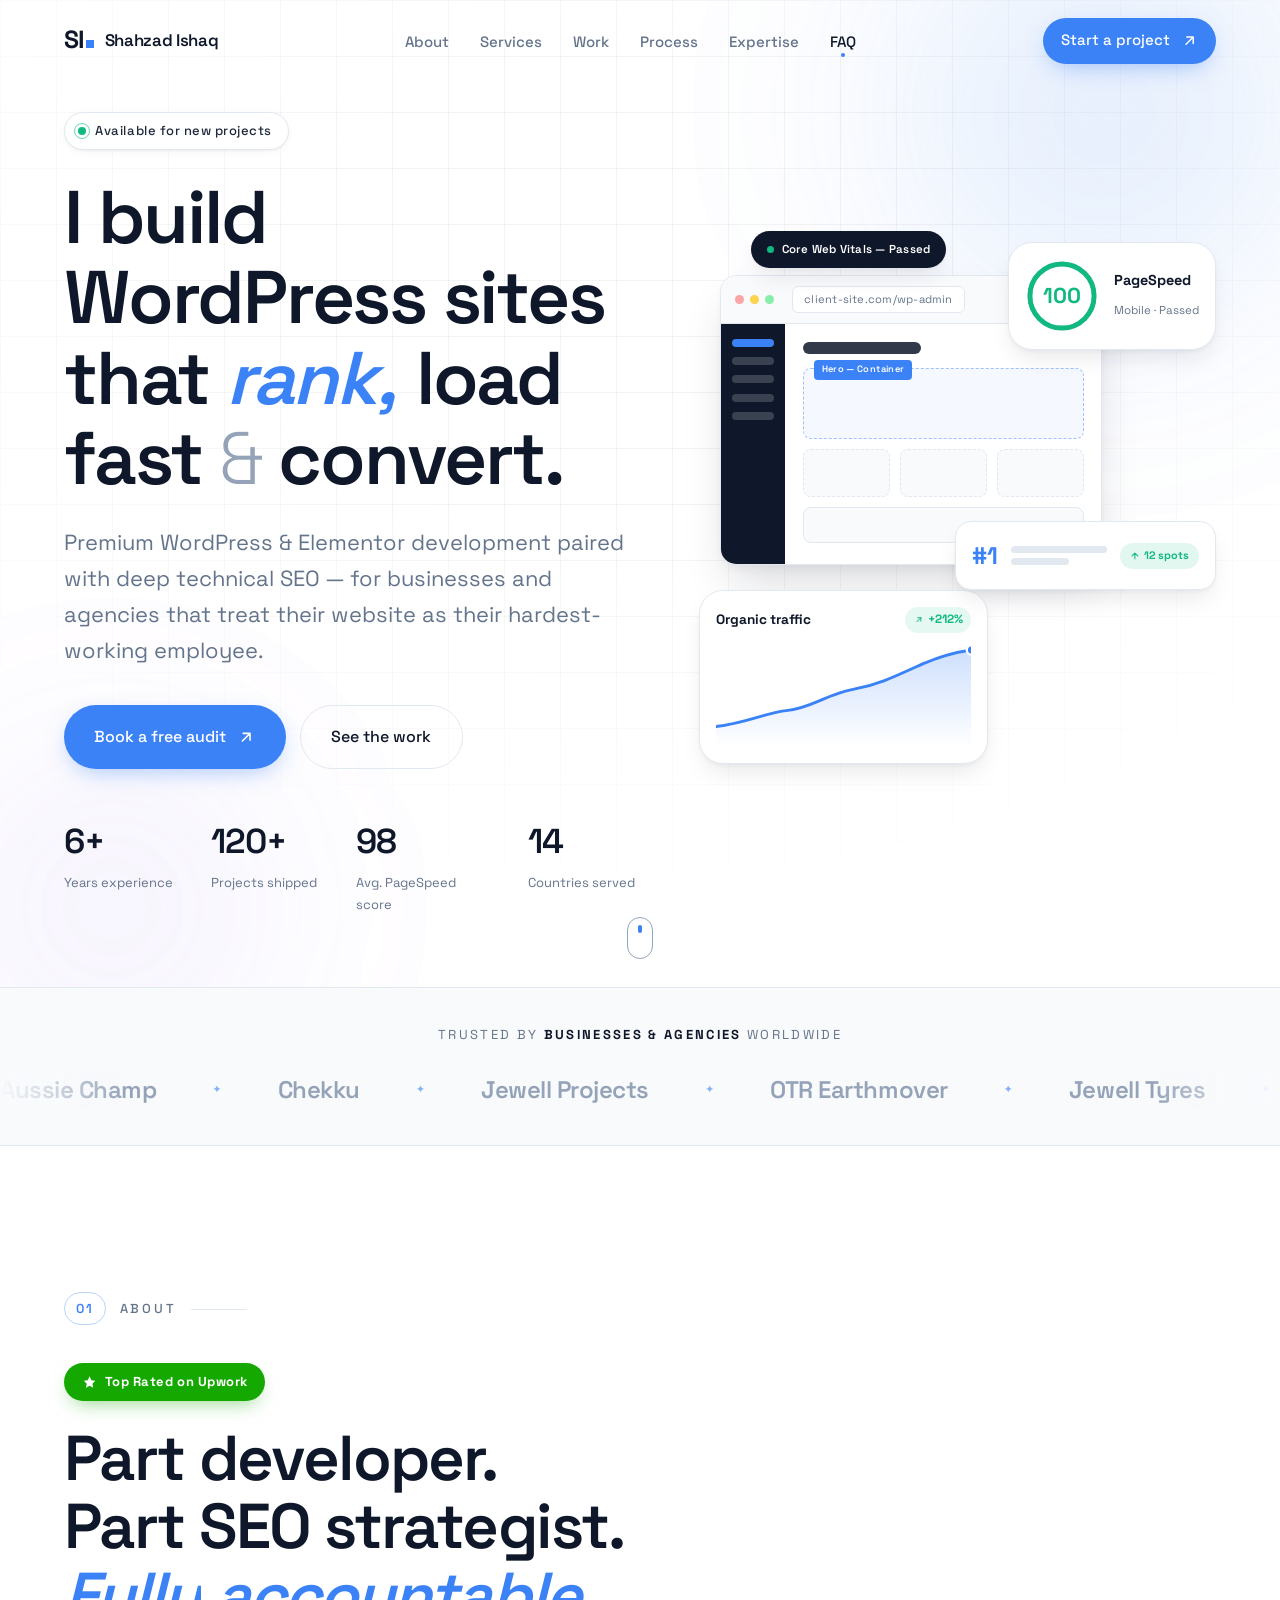
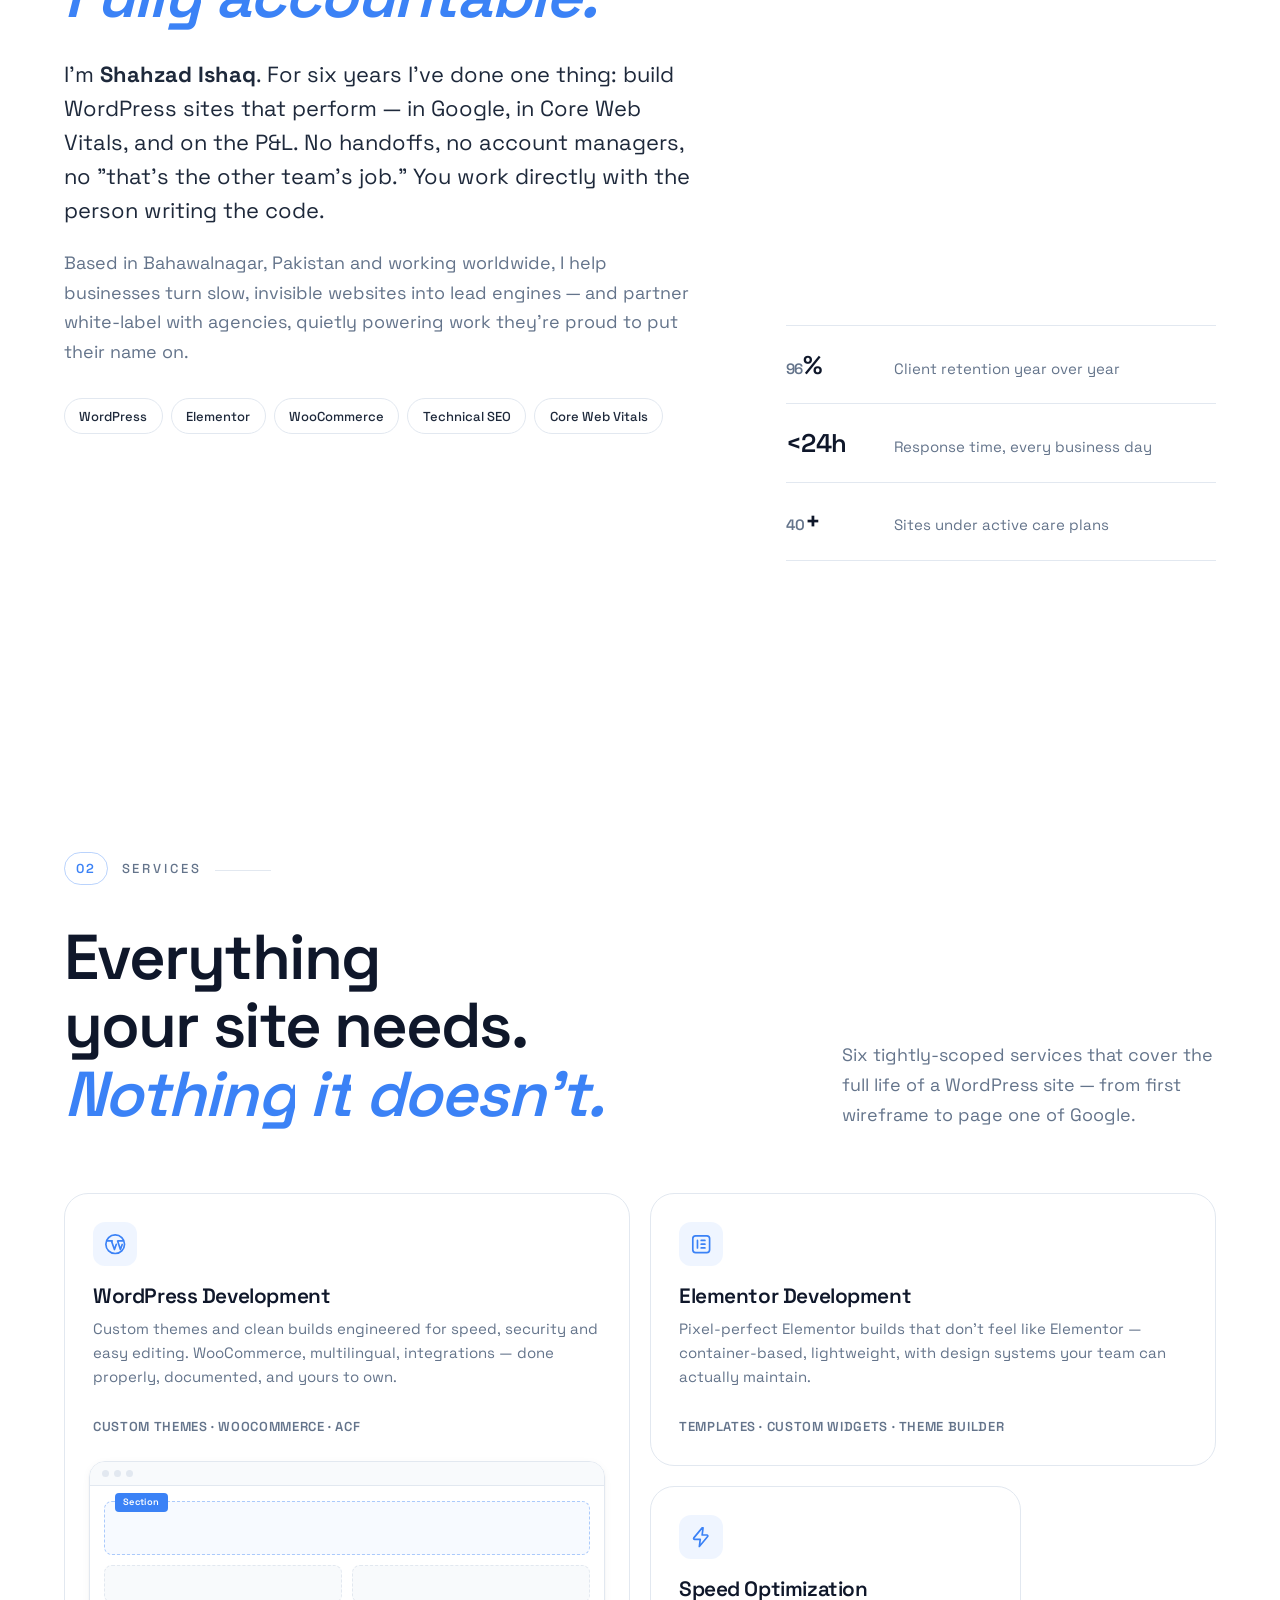
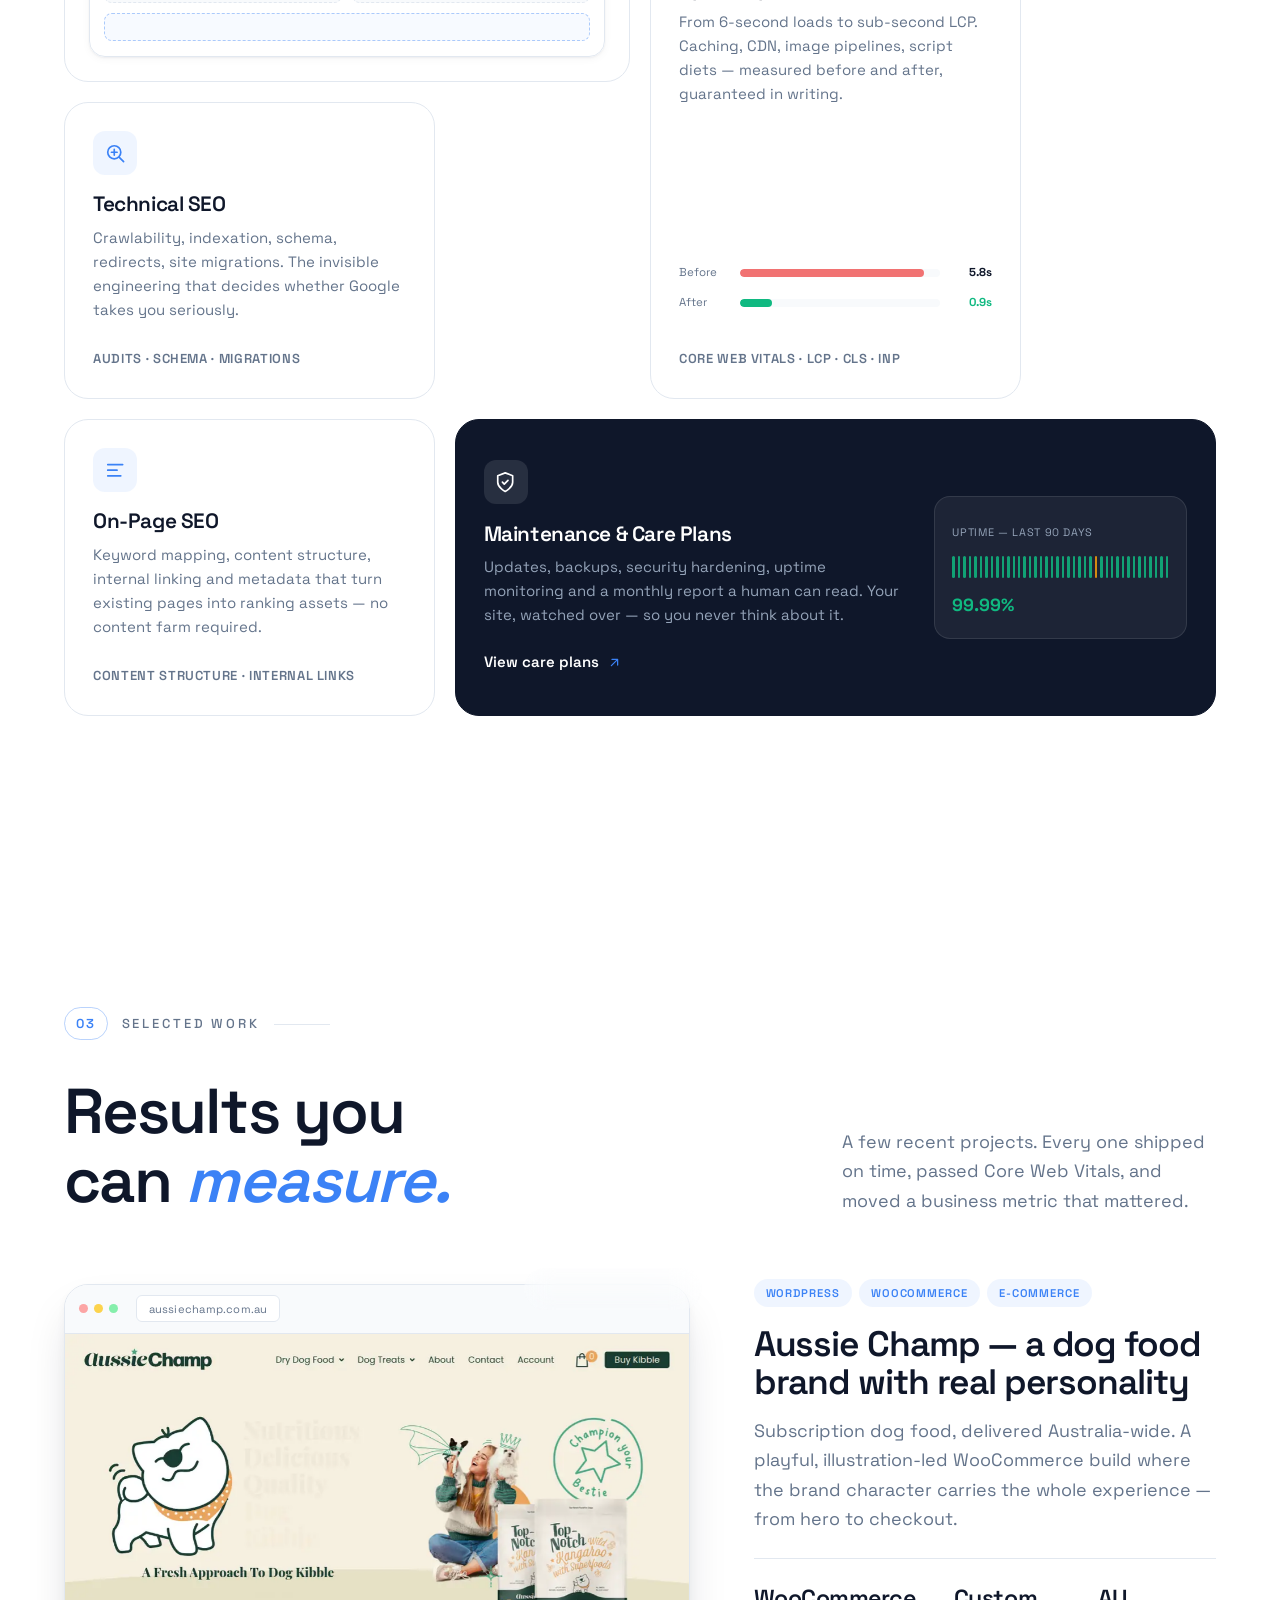
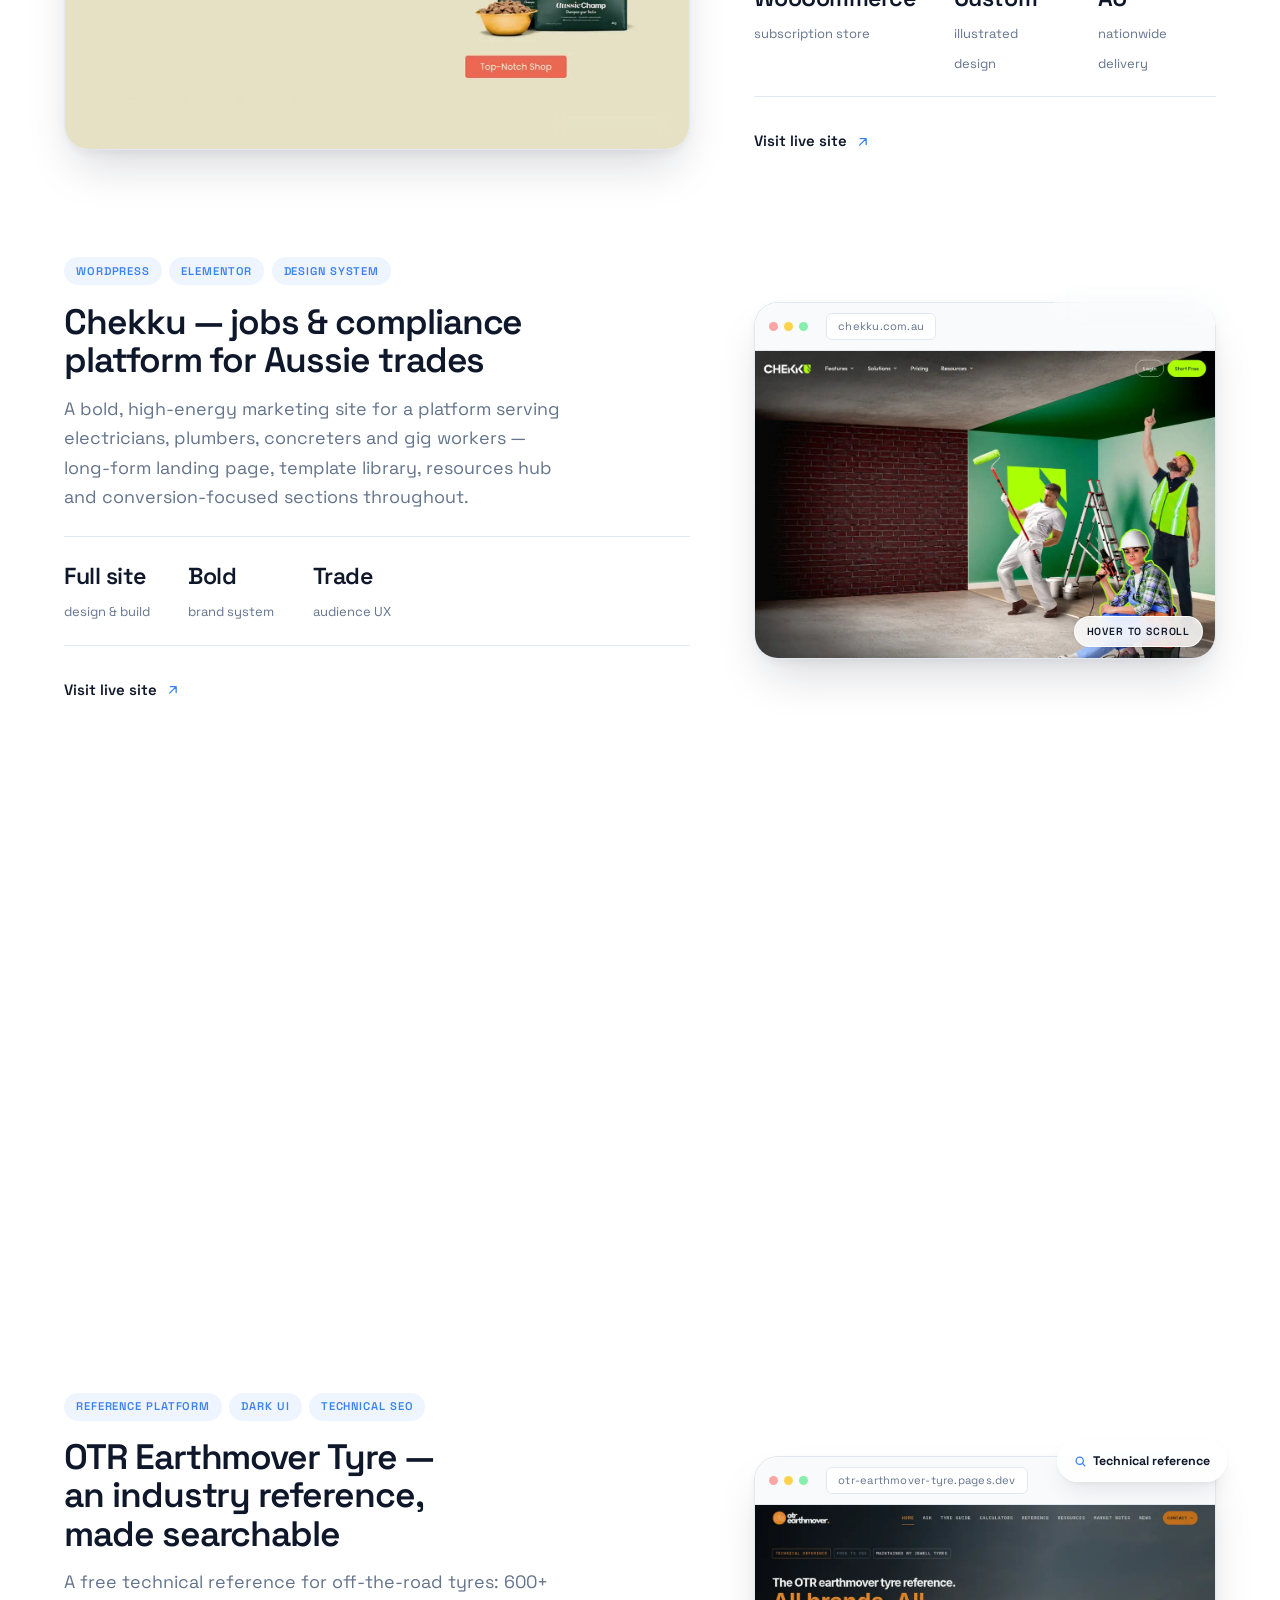
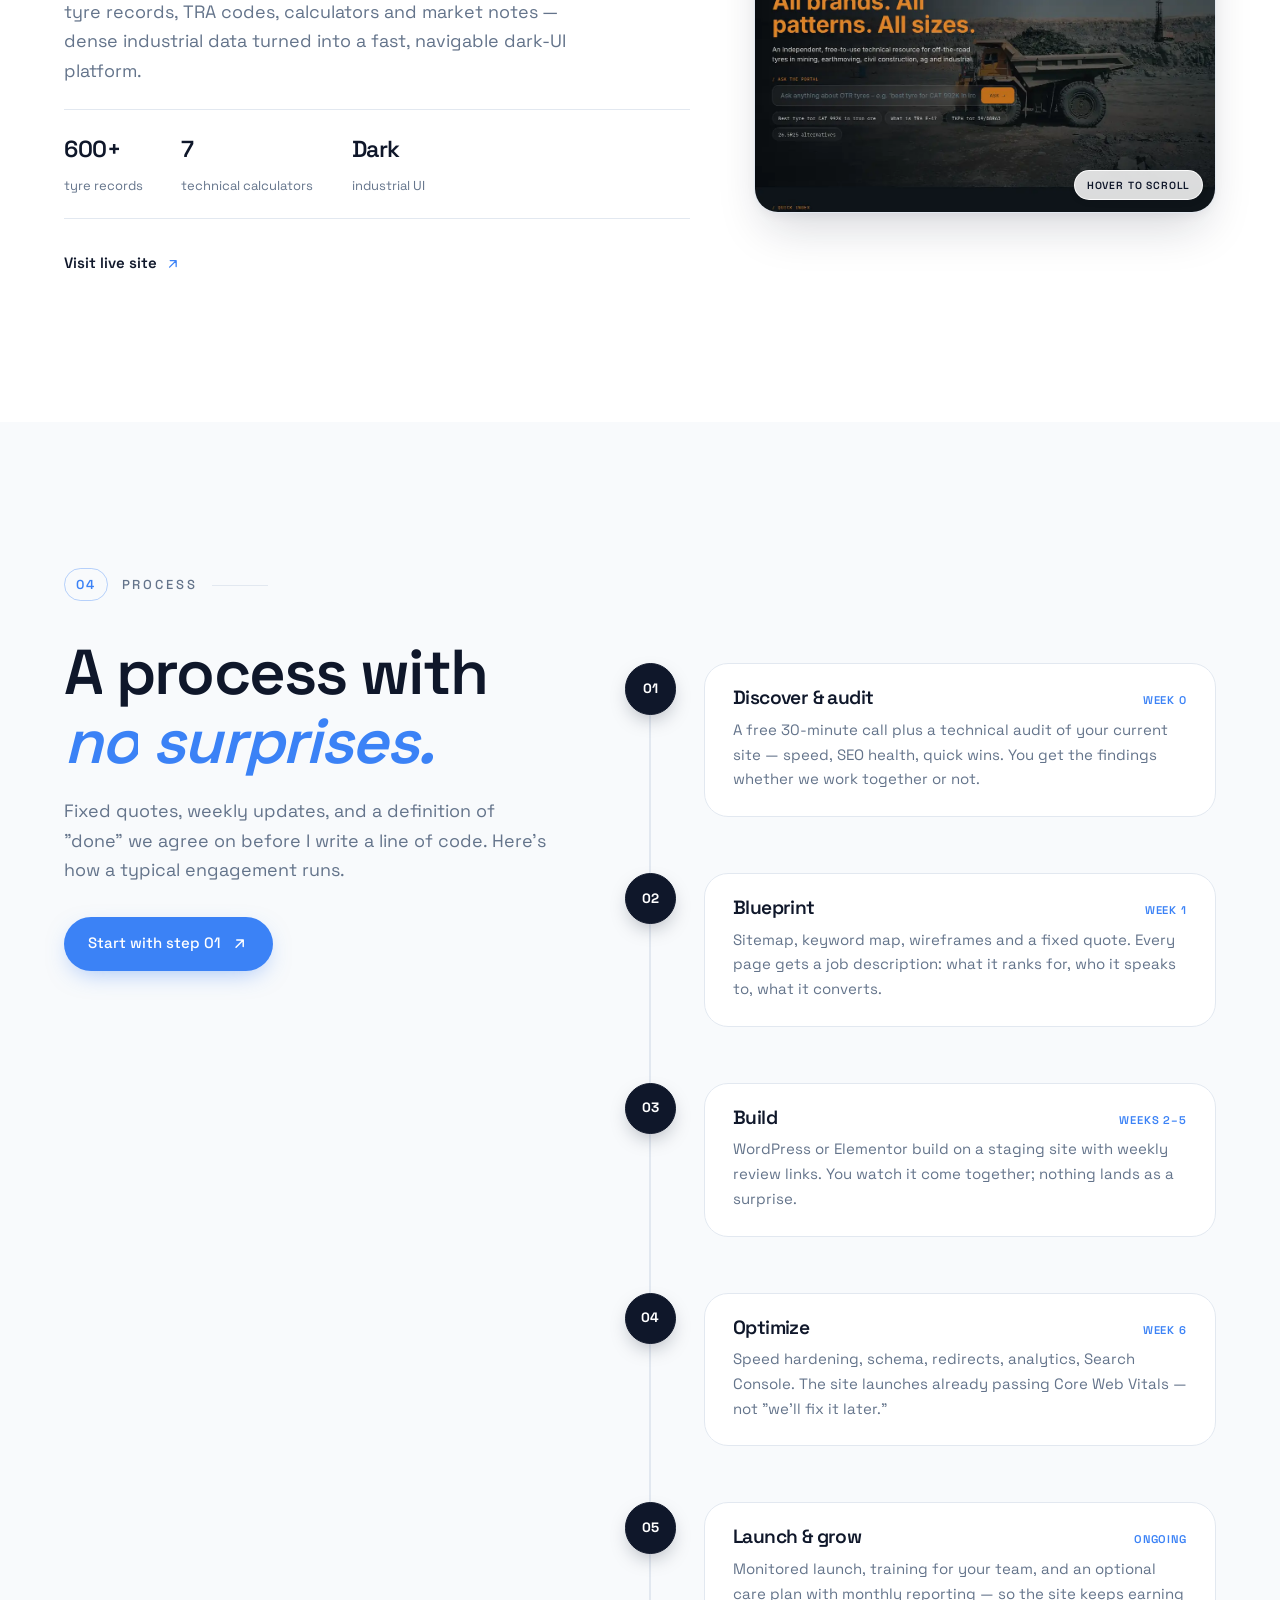
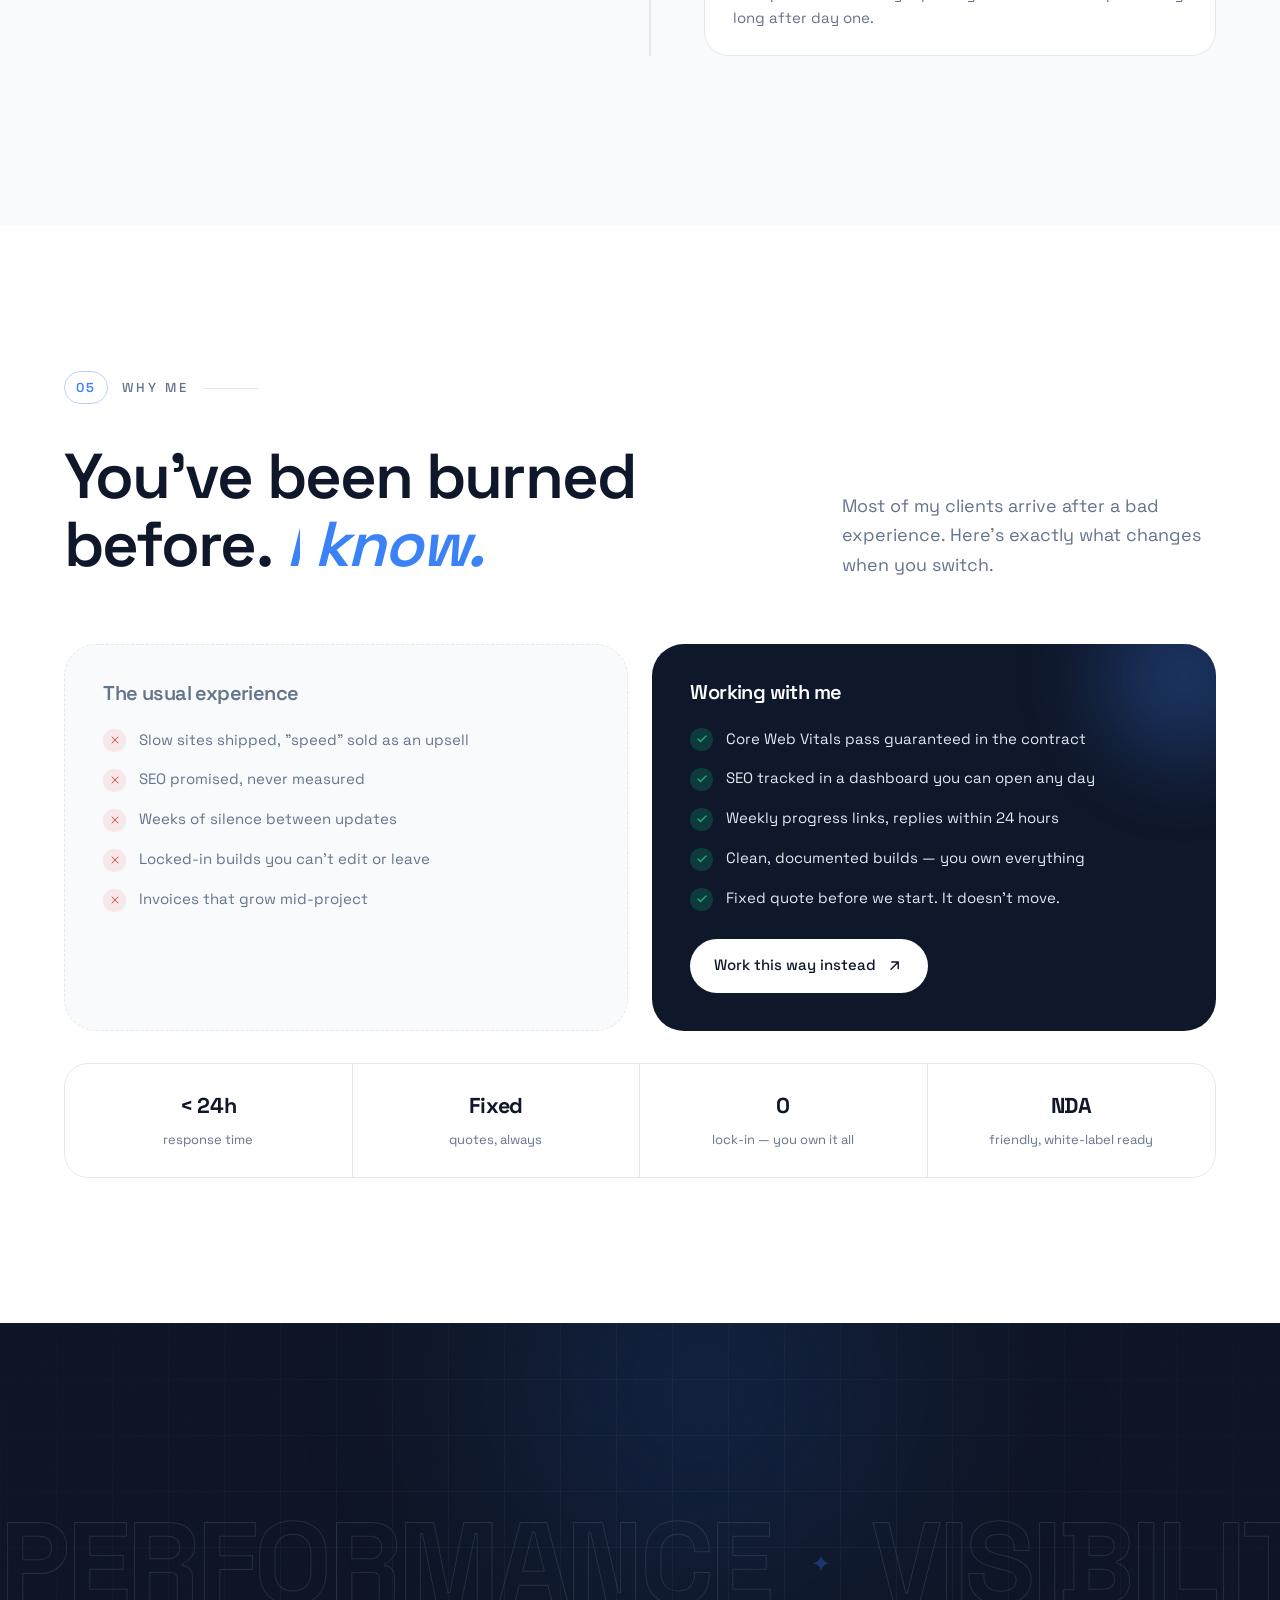
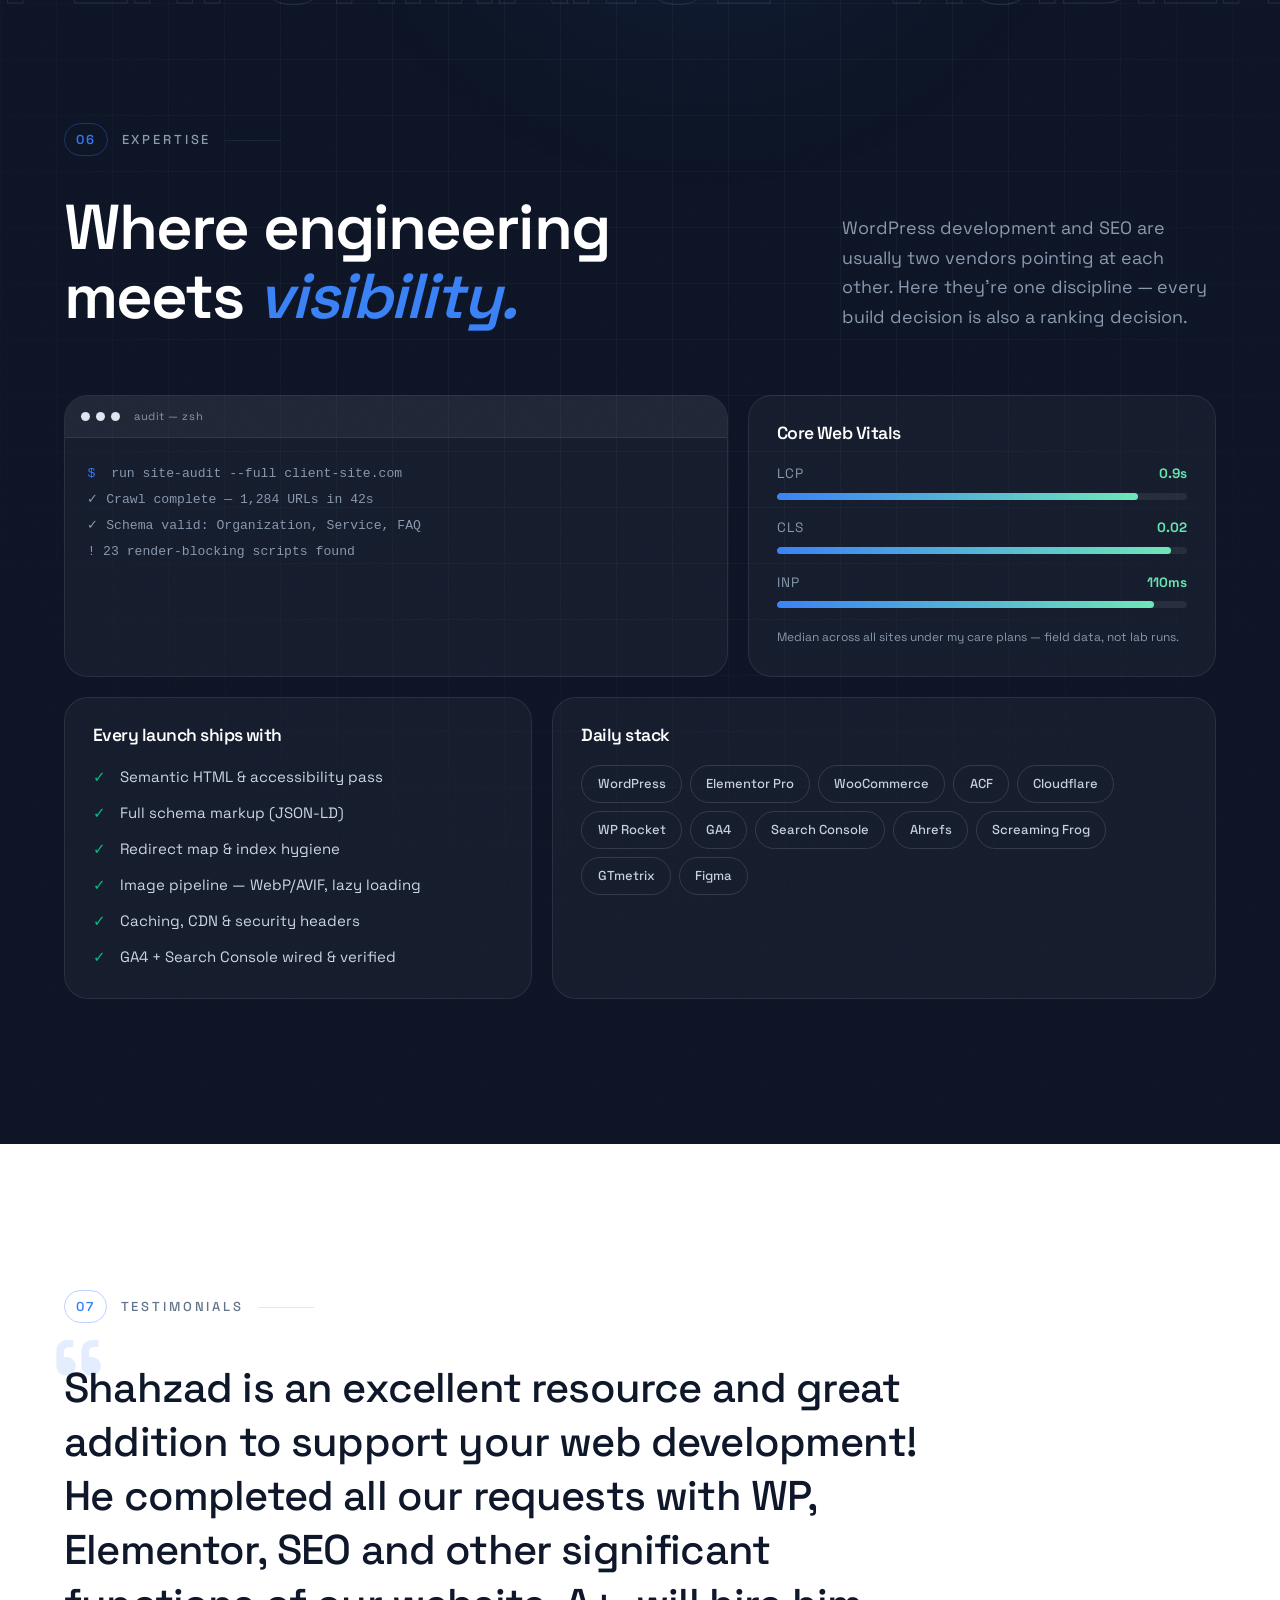
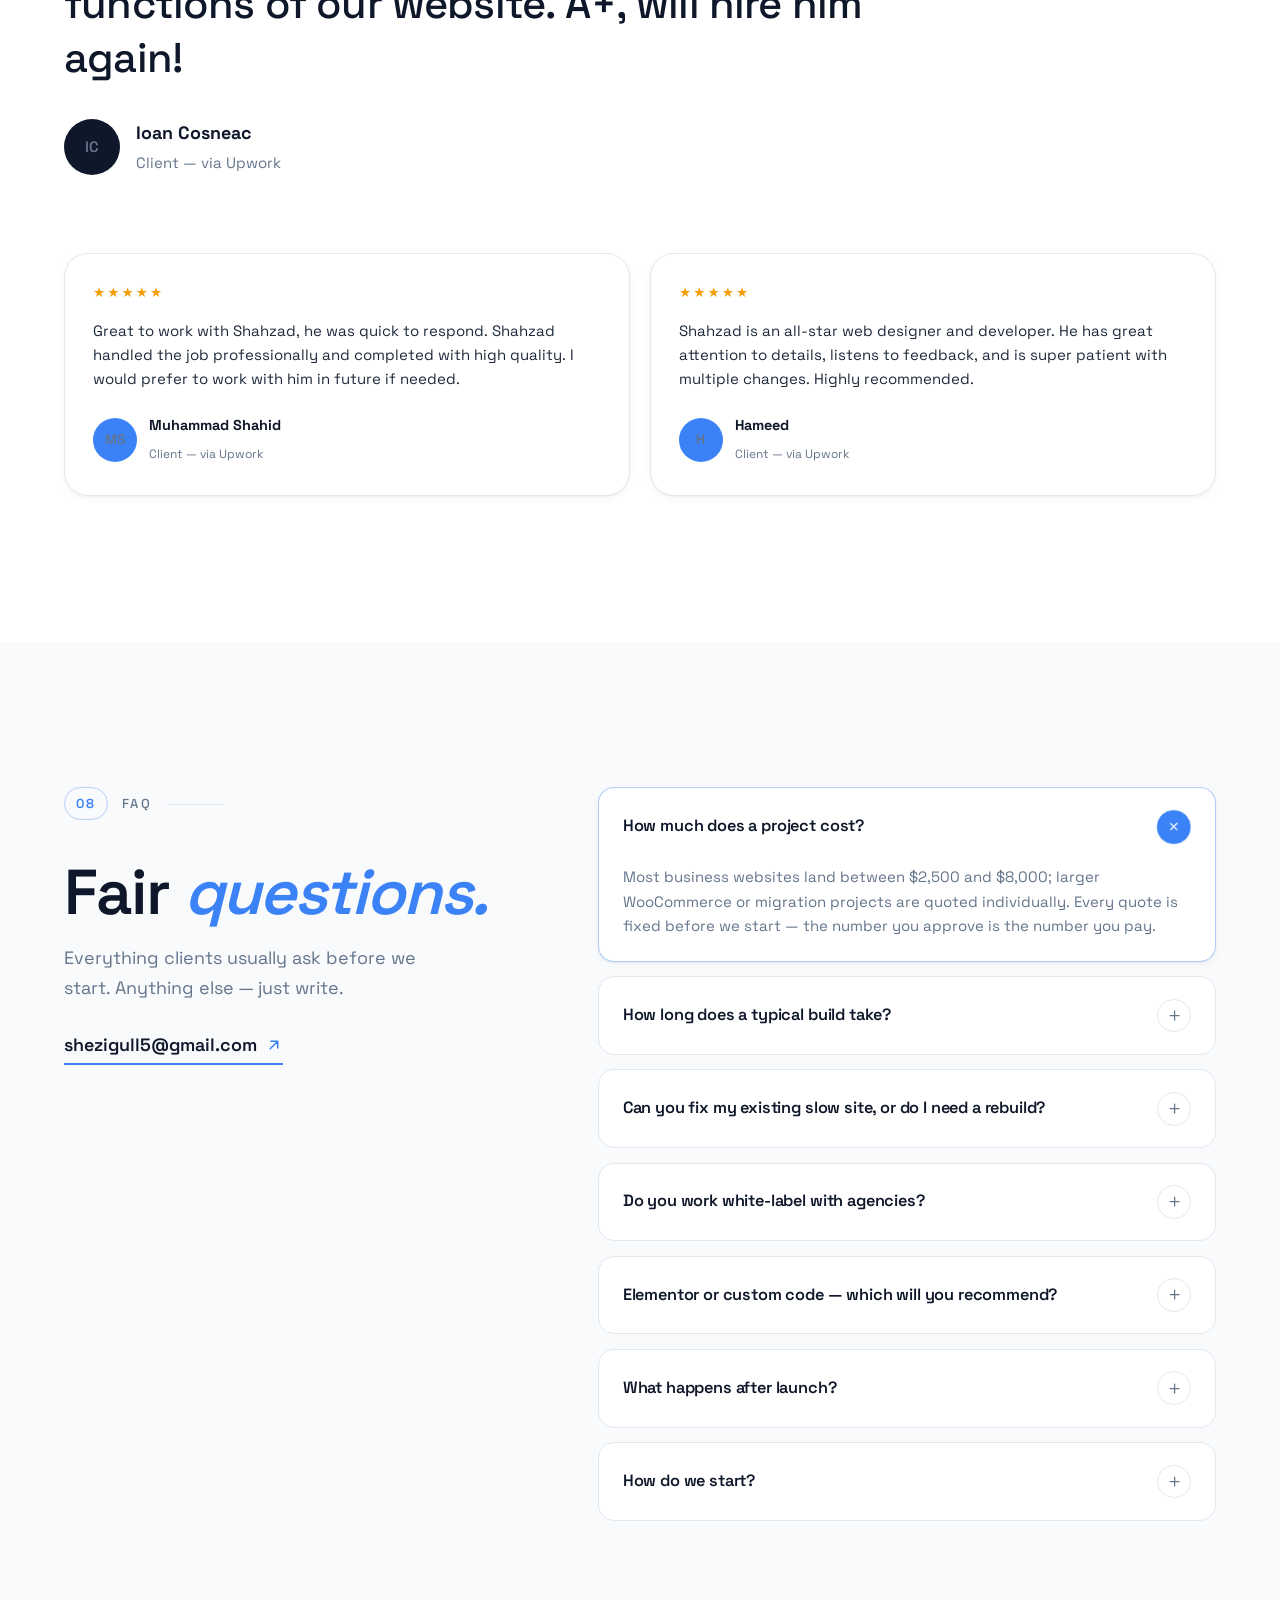
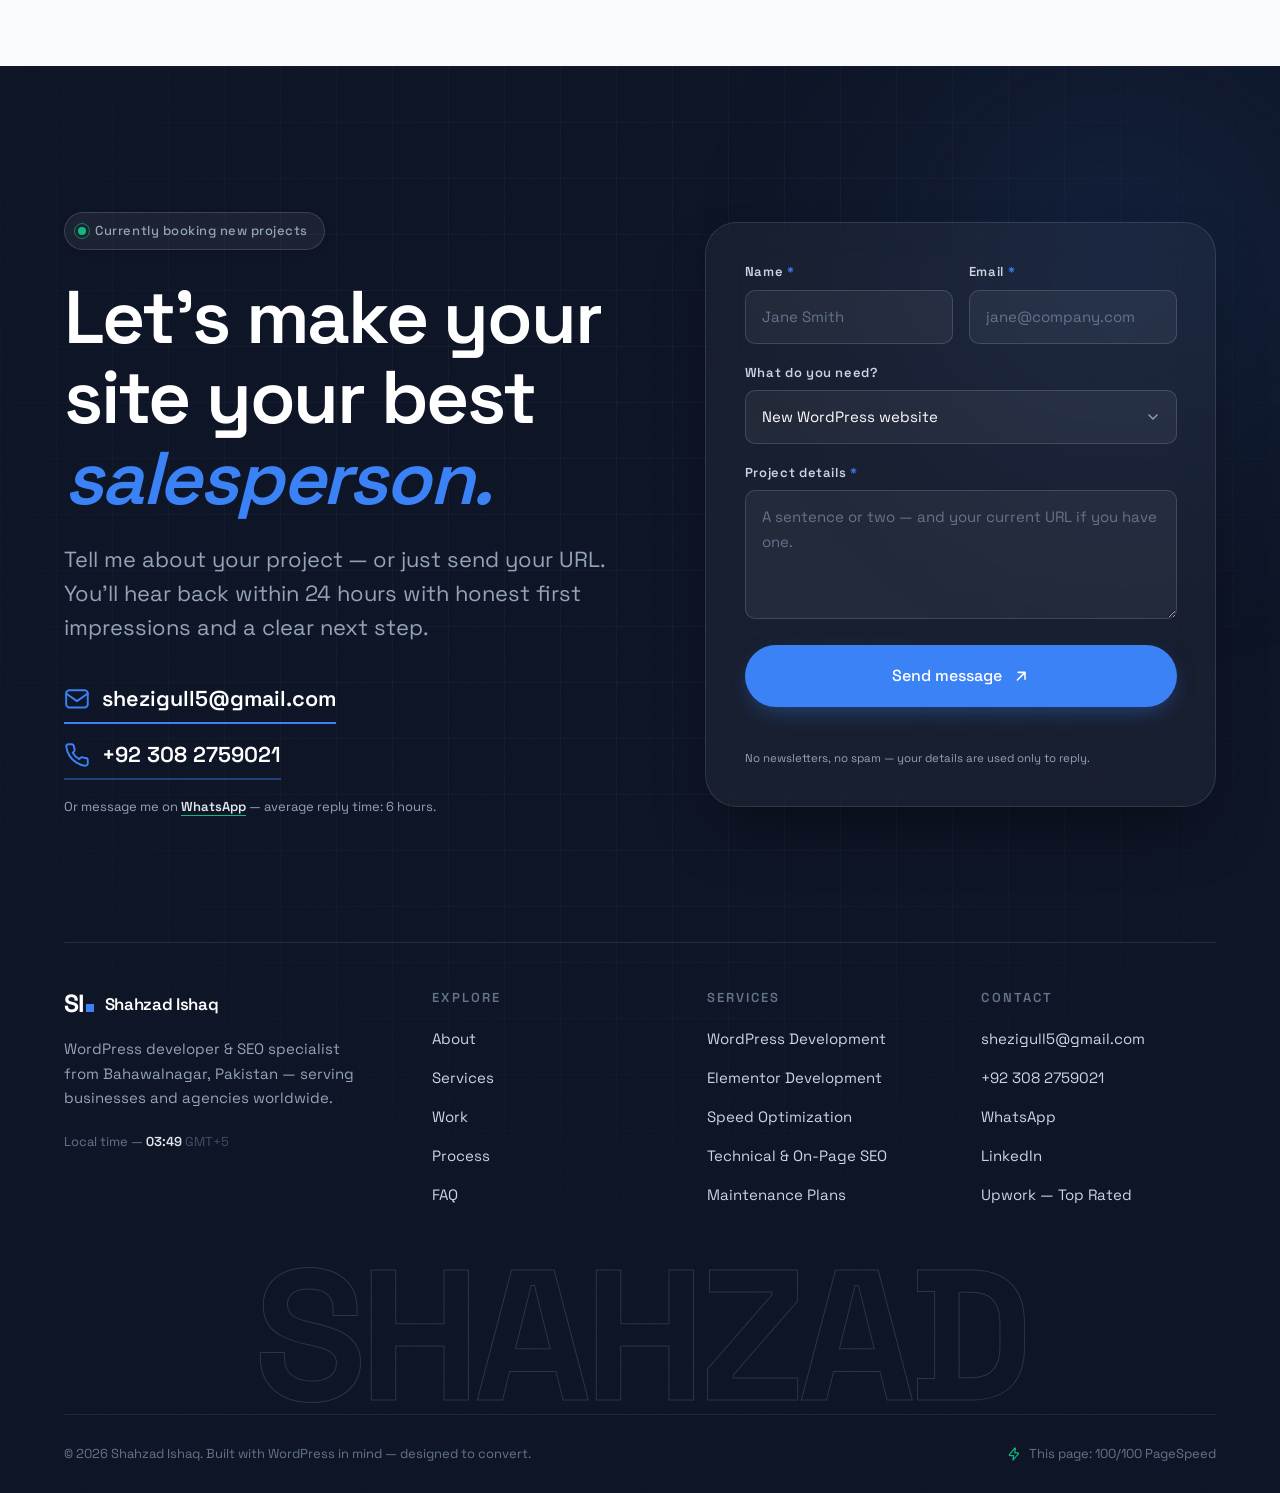
==== index.html @ 8382ed76 "Personalize portfolio for Shahzad Ishaq with real projects and reviews - Rebrand to Shahzad Ishaq wi" ====
<!DOCTYPE html>
<html lang="en">
<head>
  <meta charset="UTF-8" />
  <meta name="viewport" content="width=device-width, initial-scale=1.0" />
  <title>Shahzad Ishaq — WordPress Developer &amp; SEO Specialist</title>
  <meta name="description" content="Shahzad Ishaq — Top Rated WordPress & Elementor developer and SEO specialist. I build websites that rank, load fast and convert — for businesses and agencies worldwide." />
  <link rel="preconnect" href="https://fonts.googleapis.com" />
  <link rel="preconnect" href="https://fonts.gstatic.com" crossorigin />
  <link href="https://fonts.googleapis.com/css2?family=Space+Grotesk:wght@300;400;500;600;700&display=swap" rel="stylesheet" />
  <link rel="stylesheet" href="css/style.css" />
</head>
<body>

  <a class="skip-link" href="#main">Skip to main content</a>

  <!-- Scroll progress -->
  <div class="scroll-progress" aria-hidden="true"><span id="scrollProgressBar"></span></div>

  <!-- ============ 01 HEADER ============ -->
  <header class="site-header" id="siteHeader">
    <div class="header-inner">
      <a href="#top" class="logo" aria-label="Shahzad Ishaq — home">
        <span class="logo-si" aria-hidden="true">SI<i></i></span>
        <span class="logo-text">Shahzad&nbsp;Ishaq</span>
      </a>

      <nav class="main-nav" aria-label="Primary">
        <ul>
          <li><a href="#about" class="nav-link">About</a></li>
          <li><a href="#services" class="nav-link">Services</a></li>
          <li><a href="#work" class="nav-link">Work</a></li>
          <li><a href="#process" class="nav-link">Process</a></li>
          <li><a href="#expertise" class="nav-link">Expertise</a></li>
          <li><a href="#faq" class="nav-link">FAQ</a></li>
        </ul>
      </nav>

      <div class="header-actions">
        <a href="#contact" class="btn btn-primary btn-sm magnetic" data-magnetic>
          <span class="btn-label">Start a project</span>
          <span class="btn-icon" aria-hidden="true">
            <svg viewBox="0 0 24 24" fill="none" stroke="currentColor" stroke-width="2" stroke-linecap="round" stroke-linejoin="round"><path d="M7 17L17 7M17 7H8M17 7v9"/></svg>
          </span>
        </a>
        <button class="menu-toggle" id="menuToggle" aria-label="Open menu" aria-expanded="false" aria-controls="mobileMenu">
          <span></span><span></span>
        </button>
      </div>
    </div>
  </header>

  <!-- Mobile menu -->
  <div class="mobile-menu" id="mobileMenu" aria-hidden="true">
    <nav aria-label="Mobile">
      <ul>
        <li style="--i:1"><a href="#about" class="mobile-link"><em>01</em>About</a></li>
        <li style="--i:2"><a href="#services" class="mobile-link"><em>02</em>Services</a></li>
        <li style="--i:3"><a href="#work" class="mobile-link"><em>03</em>Work</a></li>
        <li style="--i:4"><a href="#process" class="mobile-link"><em>04</em>Process</a></li>
        <li style="--i:5"><a href="#expertise" class="mobile-link"><em>05</em>Expertise</a></li>
        <li style="--i:6"><a href="#faq" class="mobile-link"><em>06</em>FAQ</a></li>
        <li style="--i:7"><a href="#contact" class="mobile-link mobile-link-accent"><em>07</em>Contact</a></li>
      </ul>
    </nav>
    <div class="mobile-menu-footer">
      <a href="mailto:shezigull5@gmail.com">shezigull5@gmail.com</a>
      <p>Bahawalnagar, Pakistan · Working worldwide</p>
    </div>
  </div>

  <main id="main">

  <!-- ============ 02 HERO ============ -->
  <section class="hero" id="top">
    <div class="hero-bg" aria-hidden="true">
      <div class="hero-grid"></div>
      <div class="hero-orb hero-orb-1"></div>
      <div class="hero-orb hero-orb-2"></div>
      <div class="noise"></div>
    </div>

    <div class="container hero-inner">
      <div class="hero-copy">
        <p class="hero-badge reveal">
          <span class="pulse-dot" aria-hidden="true"></span>
          Available for new projects
        </p>

        <h1 class="hero-title" data-split>
          I build WordPress sites that <span class="accent-word">rank,</span> load fast <span class="amp">&amp;</span> convert.
        </h1>

        <p class="hero-sub reveal" style="--d:.45s">
          Premium WordPress &amp; Elementor development paired with deep technical SEO —
          for businesses and agencies that treat their website as their hardest-working employee.
        </p>

        <div class="hero-actions reveal" style="--d:.55s">
          <a href="#contact" class="btn btn-primary btn-lg magnetic" data-magnetic>
            <span class="btn-label">Book a free audit</span>
            <span class="btn-icon" aria-hidden="true">
              <svg viewBox="0 0 24 24" fill="none" stroke="currentColor" stroke-width="2" stroke-linecap="round" stroke-linejoin="round"><path d="M7 17L17 7M17 7H8M17 7v9"/></svg>
            </span>
          </a>
          <a href="#work" class="btn btn-ghost btn-lg magnetic" data-magnetic>
            <span class="btn-label">See the work</span>
          </a>
        </div>

        <dl class="hero-stats reveal" style="--d:.65s">
          <div><dt><span data-counter="6">0</span>+</dt><dd>Years experience</dd></div>
          <div><dt><span data-counter="120">0</span>+</dt><dd>Projects shipped</dd></div>
          <div><dt><span data-counter="98">0</span></dt><dd>Avg. PageSpeed score</dd></div>
          <div><dt><span data-counter="14">0</span></dt><dd>Countries served</dd></div>
        </dl>
      </div>

      <!-- Floating UI composition -->
      <div class="hero-visual" aria-hidden="true">
        <div class="hv-layer" data-parallax="14">
          <!-- WordPress admin browser window -->
          <div class="browser-card hv-main float-a">
            <div class="browser-bar">
              <span class="b-dot"></span><span class="b-dot"></span><span class="b-dot"></span>
              <span class="b-url">client-site.com/wp-admin</span>
            </div>
            <div class="wp-mock">
              <div class="wp-side">
                <span class="wp-side-item is-active"></span>
                <span class="wp-side-item"></span>
                <span class="wp-side-item"></span>
                <span class="wp-side-item"></span>
                <span class="wp-side-item"></span>
              </div>
              <div class="wp-body">
                <div class="wp-row-title"></div>
                <div class="wp-blocks">
                  <div class="wp-block wp-block-hero">
                    <span class="wp-chip">Hero — Container</span>
                  </div>
                  <div class="wp-block-cols">
                    <div class="wp-block"></div>
                    <div class="wp-block"></div>
                    <div class="wp-block"></div>
                  </div>
                  <div class="wp-block wp-block-wide"></div>
                </div>
              </div>
            </div>
          </div>
        </div>

        <div class="hv-layer" data-parallax="30">
          <!-- PageSpeed score -->
          <div class="ui-card hv-speed float-b glass">
            <div class="speed-ring">
              <svg viewBox="0 0 120 120">
                <circle class="ring-track" cx="60" cy="60" r="52"/>
                <circle class="ring-value" cx="60" cy="60" r="52" id="speedRing"/>
              </svg>
              <span class="speed-num" data-counter="100">0</span>
            </div>
            <div class="speed-meta">
              <strong>PageSpeed</strong>
              <span>Mobile · Passed</span>
            </div>
          </div>
        </div>

        <div class="hv-layer" data-parallax="22">
          <!-- Analytics card -->
          <div class="ui-card hv-chart float-c">
            <div class="chart-head">
              <strong>Organic traffic</strong>
              <span class="chart-up">
                <svg viewBox="0 0 24 24" fill="none" stroke="currentColor" stroke-width="2.5" stroke-linecap="round" stroke-linejoin="round"><path d="M7 17L17 7M17 7H9M17 7v8"/></svg>
                +212%
              </span>
            </div>
            <svg class="chart-svg" viewBox="0 0 220 90" preserveAspectRatio="none">
              <defs>
                <linearGradient id="chartFill" x1="0" y1="0" x2="0" y2="1">
                  <stop offset="0%" stop-color="#3B82F6" stop-opacity=".25"/>
                  <stop offset="100%" stop-color="#3B82F6" stop-opacity="0"/>
                </linearGradient>
              </defs>
              <path class="chart-area" d="M0,72 C30,68 42,60 62,58 C82,56 96,44 118,40 C140,36 156,28 178,18 C192,12 206,8 220,6 L220,90 L0,90 Z" fill="url(#chartFill)"/>
              <path class="chart-line" d="M0,72 C30,68 42,60 62,58 C82,56 96,44 118,40 C140,36 156,28 178,18 C192,12 206,8 220,6"/>
              <circle class="chart-dot" cx="220" cy="6" r="4"/>
            </svg>
          </div>
        </div>

        <div class="hv-layer" data-parallax="40">
          <!-- SERP card -->
          <div class="ui-card hv-serp float-d glass">
            <span class="serp-pos">#1</span>
            <div class="serp-meta">
              <span class="serp-line"></span>
              <span class="serp-line short"></span>
            </div>
            <span class="serp-badge">
              <svg viewBox="0 0 24 24" fill="none" stroke="currentColor" stroke-width="2.5" stroke-linecap="round" stroke-linejoin="round"><path d="M12 19V5M5 12l7-7 7 7"/></svg>
              12 spots
            </span>
          </div>
        </div>

        <div class="hv-layer" data-parallax="36">
          <!-- Vitals chip -->
          <div class="ui-chip hv-vitals float-e">
            <span class="chip-dot" aria-hidden="true"></span>
            Core Web Vitals — Passed
          </div>
        </div>
      </div>
    </div>

    <a class="scroll-hint" href="#trust" aria-label="Scroll to content">
      <span class="scroll-hint-track"><span class="scroll-hint-dot"></span></span>
    </a>
  </section>

  <!-- ============ 03 TRUST STRIP ============ -->
  <section class="trust" id="trust" aria-label="Clients">
    <div class="container trust-head reveal">
      <p>Trusted by <strong>businesses &amp; agencies</strong> worldwide</p>
    </div>
    <div class="marquee" data-marquee>
      <div class="marquee-track">
        <span class="tm">Aussie&nbsp;Champ</span><i>✦</i>
        <span class="tm">Chekku</span><i>✦</i>
        <span class="tm">Jewell&nbsp;Projects</span><i>✦</i>
        <span class="tm">OTR&nbsp;Earthmover</span><i>✦</i>
        <span class="tm">Jewell&nbsp;Tyres</span><i>✦</i>
      </div>
    </div>
  </section>

  <!-- ============ 04 ABOUT ============ -->
  <section class="about section" id="about">
    <div class="container">
      <div class="section-head reveal">
        <span class="section-no">01</span>
        <span class="section-label">About</span>
      </div>

      <div class="about-grid">
        <div class="about-copy">
          <a class="upwork-badge reveal" href="https://www.upwork.com/freelancers/~01a75a5afd307a8fc8" target="_blank" rel="noopener">
            <svg viewBox="0 0 24 24" fill="currentColor" aria-hidden="true"><path d="M12 2l2.9 6.26L21 9.27l-4.5 4.38L17.8 20 12 16.9 6.2 20l1.3-6.35L3 9.27l6.1-1.01L12 2z"/></svg>
            Top Rated on Upwork
          </a>
          <h2 class="display-2" data-split>
            Part developer. Part SEO strategist. <span class="accent-word">Fully accountable.</span>
          </h2>
          <p class="lead reveal">
            I'm <strong>Shahzad Ishaq</strong>. For six years I've done one thing: build WordPress
            sites that perform — in Google, in Core Web Vitals, and on the P&amp;L. No handoffs,
            no account managers, no "that's the other team's job." You work directly with the
            person writing the code.
          </p>
          <p class="reveal">
            Based in Bahawalnagar, Pakistan and working worldwide, I help businesses turn slow,
            invisible websites into lead engines — and partner white-label with agencies,
            quietly powering work they're proud to put their name on.
          </p>
          <div class="about-tags reveal">
            <span class="tag">WordPress</span>
            <span class="tag">Elementor</span>
            <span class="tag">WooCommerce</span>
            <span class="tag">Technical SEO</span>
            <span class="tag">Core Web Vitals</span>
          </div>
        </div>

        <div class="about-visual">
          <figure class="portrait img-reveal reveal">
            <img src="https://images.unsplash.com/photo-1522542550221-31fd19575a2d?q=80&w=900&auto=format&fit=crop" alt="Web development workspace of Shahzad Ishaq" loading="lazy" width="720" height="900"/>
            <figcaption class="portrait-chip glass">
              <span class="pulse-dot"></span> Bahawalnagar, Pakistan — working worldwide
            </figcaption>
          </figure>

          <ul class="about-facts">
            <li class="reveal"><strong><span data-counter="96">0</span>%</strong><span>Client retention year over year</span></li>
            <li class="reveal"><strong>&lt;24h</strong><span>Response time, every business day</span></li>
            <li class="reveal"><strong><span data-counter="40">0</span>+</strong><span>Sites under active care plans</span></li>
          </ul>
        </div>
      </div>
    </div>
  </section>

  <!-- ============ 05 SERVICES ============ -->
  <section class="services section" id="services">
    <div class="container">
      <div class="section-head reveal">
        <span class="section-no">02</span>
        <span class="section-label">Services</span>
      </div>

      <div class="section-title-row">
        <h2 class="display-2" data-split>Everything your site needs. <span class="accent-word">Nothing it doesn't.</span></h2>
        <p class="section-intro reveal">Six tightly-scoped services that cover the full life of a WordPress site — from first wireframe to page one of Google.</p>
      </div>

      <div class="bento">
        <!-- WordPress Development — large -->
        <article class="bento-card bc-wp reveal">
          <div class="bc-visual" aria-hidden="true">
            <div class="mini-editor">
              <div class="me-bar"><span></span><span></span><span></span></div>
              <div class="me-canvas">
                <div class="me-block me-b1"><span class="wp-chip">Section</span></div>
                <div class="me-cols"><span></span><span></span></div>
                <div class="me-block me-b2"></div>
              </div>
            </div>
          </div>
          <div class="bc-body">
            <span class="bc-icon" aria-hidden="true">
              <svg viewBox="0 0 24 24" fill="none" stroke="currentColor" stroke-width="1.8" stroke-linecap="round" stroke-linejoin="round"><circle cx="12" cy="12" r="10"/><path d="M3.6 8.5h5.2M20.4 8.5h-4.9M8 8.5l3.2 9.2 2-5.6M14.6 8.5l3 9.2 1.9-5.4"/></svg>
            </span>
            <h3>WordPress Development</h3>
            <p>Custom themes and clean builds engineered for speed, security and easy editing. WooCommerce, multilingual, integrations — done properly, documented, and yours to own.</p>
            <span class="bc-link">Custom themes · WooCommerce · ACF <em class="bc-arrow" aria-hidden="true">→</em></span>
          </div>
        </article>

        <!-- Elementor -->
        <article class="bento-card bc-elementor reveal">
          <div class="bc-body">
            <span class="bc-icon" aria-hidden="true">
              <svg viewBox="0 0 24 24" fill="none" stroke="currentColor" stroke-width="1.8" stroke-linecap="round" stroke-linejoin="round"><rect x="3" y="3" width="18" height="18" rx="3"/><path d="M8 8v8M12 8h4M12 12h4M12 16h4"/></svg>
            </span>
            <h3>Elementor Development</h3>
            <p>Pixel-perfect Elementor builds that don't feel like Elementor — container-based, lightweight, with design systems your team can actually maintain.</p>
            <span class="bc-link">Templates · Custom widgets · Theme Builder <em class="bc-arrow" aria-hidden="true">→</em></span>
          </div>
        </article>

        <!-- Speed — tall with gauge -->
        <article class="bento-card bc-speed reveal">
          <div class="bc-body">
            <span class="bc-icon" aria-hidden="true">
              <svg viewBox="0 0 24 24" fill="none" stroke="currentColor" stroke-width="1.8" stroke-linecap="round" stroke-linejoin="round"><path d="M13 2L4.09 12.69a1 1 0 0 0 .77 1.64H11l-1 7.67L18.91 11.3a1 1 0 0 0-.77-1.63H13l1-7.67z"/></svg>
            </span>
            <h3>Speed Optimization</h3>
            <p>From 6-second loads to sub-second LCP. Caching, CDN, image pipelines, script diets — measured before and after, guaranteed in writing.</p>
          </div>
          <div class="bc-visual speed-visual" aria-hidden="true">
            <div class="speed-compare">
              <div class="sc-row"><span class="sc-label">Before</span><span class="sc-bar sc-before"><i></i></span><span class="sc-val">5.8s</span></div>
              <div class="sc-row"><span class="sc-label">After</span><span class="sc-bar sc-after"><i></i></span><span class="sc-val sc-good">0.9s</span></div>
            </div>
            <span class="bc-link">Core Web Vitals · LCP · CLS · INP <em class="bc-arrow" aria-hidden="true">→</em></span>
          </div>
        </article>

        <!-- Technical SEO -->
        <article class="bento-card bc-tech reveal">
          <div class="bc-body">
            <span class="bc-icon" aria-hidden="true">
              <svg viewBox="0 0 24 24" fill="none" stroke="currentColor" stroke-width="1.8" stroke-linecap="round" stroke-linejoin="round"><circle cx="11" cy="11" r="7"/><path d="M21 21l-4.35-4.35M8 11h6M11 8v6"/></svg>
            </span>
            <h3>Technical SEO</h3>
            <p>Crawlability, indexation, schema, redirects, site migrations. The invisible engineering that decides whether Google takes you seriously.</p>
            <span class="bc-link">Audits · Schema · Migrations <em class="bc-arrow" aria-hidden="true">→</em></span>
          </div>
        </article>

        <!-- On-page SEO -->
        <article class="bento-card bc-onpage reveal">
          <div class="bc-body">
            <span class="bc-icon" aria-hidden="true">
              <svg viewBox="0 0 24 24" fill="none" stroke="currentColor" stroke-width="1.8" stroke-linecap="round" stroke-linejoin="round"><path d="M4 6h16M4 12h10M4 18h14"/></svg>
            </span>
            <h3>On-Page SEO</h3>
            <p>Keyword mapping, content structure, internal linking and metadata that turn existing pages into ranking assets — no content farm required.</p>
            <span class="bc-link">Content structure · Internal links <em class="bc-arrow" aria-hidden="true">→</em></span>
          </div>
        </article>

        <!-- Maintenance — dark wide -->
        <article class="bento-card bc-care reveal">
          <div class="bc-body">
            <span class="bc-icon" aria-hidden="true">
              <svg viewBox="0 0 24 24" fill="none" stroke="currentColor" stroke-width="1.8" stroke-linecap="round" stroke-linejoin="round"><path d="M12 22s8-4 8-10V5l-8-3-8 3v7c0 6 8 10 8 10z"/><path d="M9 12l2 2 4-4"/></svg>
            </span>
            <h3>Maintenance &amp; Care Plans</h3>
            <p>Updates, backups, security hardening, uptime monitoring and a monthly report a human can read. Your site, watched over — so you never think about it.</p>
            <a class="bc-cta" href="#contact">View care plans
              <svg viewBox="0 0 24 24" fill="none" stroke="currentColor" stroke-width="2" stroke-linecap="round" stroke-linejoin="round"><path d="M7 17L17 7M17 7H8M17 7v9"/></svg>
            </a>
          </div>
          <div class="bc-visual care-visual" aria-hidden="true">
            <div class="uptime">
              <span class="uptime-label">Uptime — last 90 days</span>
              <div class="uptime-ticks">
                <i></i><i></i><i></i><i></i><i></i><i></i><i></i><i></i><i></i><i></i><i></i><i></i><i></i><i></i><i></i><i></i><i></i><i></i><i></i><i></i><i></i><i></i><i></i><i></i><i></i><i></i><i></i><i></i><i></i><i></i><i></i><i></i><i></i><i></i><i></i><i></i><i></i><i></i><i></i><i></i>
              </div>
              <span class="uptime-val">99.99%</span>
            </div>
          </div>
        </article>
      </div>
    </div>
  </section>

  <!-- ============ 06 PORTFOLIO ============ -->
  <section class="work section" id="work">
    <div class="container">
      <div class="section-head reveal">
        <span class="section-no">03</span>
        <span class="section-label">Selected Work</span>
      </div>

      <div class="section-title-row">
        <h2 class="display-2" data-split>Results you can <span class="accent-word">measure.</span></h2>
        <p class="section-intro reveal">A few recent projects. Every one shipped on time, passed Core Web Vitals, and moved a business metric that mattered.</p>
      </div>

      <div class="case-list">

        <!-- Case 1 — Aussie Champ -->
        <article class="case reveal">
          <div class="case-media">
            <div class="browser-card case-browser">
              <div class="browser-bar">
                <span class="b-dot"></span><span class="b-dot"></span><span class="b-dot"></span>
                <span class="b-url">aussiechamp.com.au</span>
              </div>
              <div class="case-shot" data-scrollshot>
                <img class="scrollshot" src="assets/img/projects/aussiechamp.webp" alt="Aussie Champ — full homepage of the dog food brand website" loading="lazy" width="1100" height="4180"/>
              </div>
            </div>
            <span class="case-badge glass">
              <svg viewBox="0 0 24 24" fill="none" stroke="currentColor" stroke-width="2.5" stroke-linecap="round" stroke-linejoin="round"><circle cx="9" cy="21" r="1"/><circle cx="20" cy="21" r="1"/><path d="M1 1h4l2.68 13.39a2 2 0 0 0 2 1.61h9.72a2 2 0 0 0 2-1.61L23 6H6"/></svg>
              WooCommerce build
            </span>
          </div>
          <div class="case-info">
            <div class="case-tags"><span>WordPress</span><span>WooCommerce</span><span>E-commerce</span></div>
            <h3 class="case-title">Aussie Champ — a dog food brand with real personality</h3>
            <p>Subscription dog food, delivered Australia-wide. A playful, illustration-led WooCommerce build where the brand character carries the whole experience — from hero to checkout.</p>
            <ul class="case-metrics">
              <li><strong>WooCommerce</strong><span>subscription store</span></li>
              <li><strong>Custom</strong><span>illustrated design</span></li>
              <li><strong>AU</strong><span>nationwide delivery</span></li>
            </ul>
            <a class="case-link" href="https://aussiechamp.com.au/" target="_blank" rel="noopener">Visit live site
              <svg viewBox="0 0 24 24" fill="none" stroke="currentColor" stroke-width="2" stroke-linecap="round" stroke-linejoin="round"><path d="M7 17L17 7M17 7H8M17 7v9"/></svg>
            </a>
          </div>
        </article>

        <!-- Case 2 — Chekku -->
        <article class="case case-flip reveal">
          <div class="case-media">
            <div class="browser-card case-browser">
              <div class="browser-bar">
                <span class="b-dot"></span><span class="b-dot"></span><span class="b-dot"></span>
                <span class="b-url">chekku.com.au</span>
              </div>
              <div class="case-shot" data-scrollshot>
                <img class="scrollshot" src="assets/img/projects/chekku.webp" alt="Chekku — full homepage of the jobs and compliance platform for trades" loading="lazy" width="1100" height="9372"/>
              </div>
            </div>
            <span class="case-badge glass">
              <svg viewBox="0 0 24 24" fill="none" stroke="currentColor" stroke-width="2.5" stroke-linecap="round" stroke-linejoin="round"><path d="M12 22s8-4 8-10V5l-8-3-8 3v7c0 6 8 10 8 10z"/><path d="M9 12l2 2 4-4"/></svg>
              SaaS marketing site
            </span>
          </div>
          <div class="case-info">
            <div class="case-tags"><span>WordPress</span><span>Elementor</span><span>Design System</span></div>
            <h3 class="case-title">Chekku — jobs &amp; compliance platform for Aussie trades</h3>
            <p>A bold, high-energy marketing site for a platform serving electricians, plumbers, concreters and gig workers — long-form landing page, template library, resources hub and conversion-focused sections throughout.</p>
            <ul class="case-metrics">
              <li><strong>Full site</strong><span>design &amp; build</span></li>
              <li><strong>Bold</strong><span>brand system</span></li>
              <li><strong>Trade</strong><span>audience UX</span></li>
            </ul>
            <a class="case-link" href="https://www.chekku.com.au/" target="_blank" rel="noopener">Visit live site
              <svg viewBox="0 0 24 24" fill="none" stroke="currentColor" stroke-width="2" stroke-linecap="round" stroke-linejoin="round"><path d="M7 17L17 7M17 7H8M17 7v9"/></svg>
            </a>
          </div>
        </article>

        <!-- Case 3 — Jewell Projects -->
        <article class="case reveal">
          <div class="case-media">
            <div class="browser-card case-browser">
              <div class="browser-bar">
                <span class="b-dot"></span><span class="b-dot"></span><span class="b-dot"></span>
                <span class="b-url">jewellprojects.com</span>
              </div>
              <div class="case-shot" data-scrollshot>
                <img class="scrollshot" src="assets/img/projects/jewellprojects.webp" alt="Jewell Projects — full homepage of the marketing agency website" loading="lazy" width="1100" height="6912"/>
              </div>
            </div>
            <span class="case-badge glass">
              <svg viewBox="0 0 24 24" fill="none" stroke="currentColor" stroke-width="2.5" stroke-linecap="round" stroke-linejoin="round"><path d="M12 2l3.09 6.26L22 9.27l-5 4.87 1.18 6.88L12 17.77l-6.18 3.25L7 14.14 2 9.27l6.91-1.01L12 2z"/></svg>
              Agency partner
            </span>
          </div>
          <div class="case-info">
            <div class="case-tags"><span>WordPress</span><span>Editorial Design</span><span>SEO</span></div>
            <h3 class="case-title">Jewell Projects — a marketing agency's own storefront</h3>
            <p>The site an agency shows its clients has to sell the agency. An editorial, case-study-driven build for Jewell Projects — strategy content, client showcase and clear engagement paths.</p>
            <ul class="case-metrics">
              <li><strong>Editorial</strong><span>content design</span></li>
              <li><strong>Case-study</strong><span>showcase system</span></li>
              <li><strong>White-label</strong><span>partnership</span></li>
            </ul>
            <a class="case-link" href="https://jewellprojects.com/" target="_blank" rel="noopener">Visit live site
              <svg viewBox="0 0 24 24" fill="none" stroke="currentColor" stroke-width="2" stroke-linecap="round" stroke-linejoin="round"><path d="M7 17L17 7M17 7H8M17 7v9"/></svg>
            </a>
          </div>
        </article>

        <!-- Case 4 — OTR Earthmover Tyre -->
        <article class="case case-flip reveal">
          <div class="case-media">
            <div class="browser-card case-browser">
              <div class="browser-bar">
                <span class="b-dot"></span><span class="b-dot"></span><span class="b-dot"></span>
                <span class="b-url">otr-earthmover-tyre.pages.dev</span>
              </div>
              <div class="case-shot" data-scrollshot>
                <img class="scrollshot" src="assets/img/projects/otr.webp" alt="OTR Earthmover Tyre — full homepage of the technical tyre reference site" loading="lazy" width="1100" height="4303"/>
              </div>
            </div>
            <span class="case-badge glass">
              <svg viewBox="0 0 24 24" fill="none" stroke="currentColor" stroke-width="2.5" stroke-linecap="round" stroke-linejoin="round"><circle cx="11" cy="11" r="7"/><path d="M21 21l-4.35-4.35"/></svg>
              Technical reference
            </span>
          </div>
          <div class="case-info">
            <div class="case-tags"><span>Reference Platform</span><span>Dark UI</span><span>Technical SEO</span></div>
            <h3 class="case-title">OTR Earthmover Tyre — an industry reference, made searchable</h3>
            <p>A free technical reference for off-the-road tyres: 600+ tyre records, TRA codes, calculators and market notes — dense industrial data turned into a fast, navigable dark-UI platform.</p>
            <ul class="case-metrics">
              <li><strong>600+</strong><span>tyre records</span></li>
              <li><strong>7</strong><span>technical calculators</span></li>
              <li><strong>Dark</strong><span>industrial UI</span></li>
            </ul>
            <a class="case-link" href="https://otr-earthmover-tyre.pages.dev/" target="_blank" rel="noopener">Visit live site
              <svg viewBox="0 0 24 24" fill="none" stroke="currentColor" stroke-width="2" stroke-linecap="round" stroke-linejoin="round"><path d="M7 17L17 7M17 7H8M17 7v9"/></svg>
            </a>
          </div>
        </article>

      </div>
    </div>
  </section>

  <!-- ============ 07 PROCESS ============ -->
  <section class="process section" id="process">
    <div class="container">
      <div class="section-head reveal">
        <span class="section-no">04</span>
        <span class="section-label">Process</span>
      </div>

      <div class="process-grid">
        <div class="process-sticky">
          <h2 class="display-2" data-split>A process with <span class="accent-word">no surprises.</span></h2>
          <p class="reveal">Fixed quotes, weekly updates, and a definition of "done" we agree on before I write a line of code. Here's how a typical engagement runs.</p>
          <a href="#contact" class="btn btn-primary magnetic reveal" data-magnetic>
            <span class="btn-label">Start with step 01</span>
            <span class="btn-icon" aria-hidden="true">
              <svg viewBox="0 0 24 24" fill="none" stroke="currentColor" stroke-width="2" stroke-linecap="round" stroke-linejoin="round"><path d="M7 17L17 7M17 7H8M17 7v9"/></svg>
            </span>
          </a>
        </div>

        <ol class="timeline" data-timeline>
          <li class="tl-step reveal">
            <span class="tl-no">01</span>
            <div class="tl-body">
              <div class="tl-head"><h3>Discover &amp; audit</h3><span class="tl-time">Week 0</span></div>
              <p>A free 30-minute call plus a technical audit of your current site — speed, SEO health, quick wins. You get the findings whether we work together or not.</p>
            </div>
          </li>
          <li class="tl-step reveal">
            <span class="tl-no">02</span>
            <div class="tl-body">
              <div class="tl-head"><h3>Blueprint</h3><span class="tl-time">Week 1</span></div>
              <p>Sitemap, keyword map, wireframes and a fixed quote. Every page gets a job description: what it ranks for, who it speaks to, what it converts.</p>
            </div>
          </li>
          <li class="tl-step reveal">
            <span class="tl-no">03</span>
            <div class="tl-body">
              <div class="tl-head"><h3>Build</h3><span class="tl-time">Weeks 2–5</span></div>
              <p>WordPress or Elementor build on a staging site with weekly review links. You watch it come together; nothing lands as a surprise.</p>
            </div>
          </li>
          <li class="tl-step reveal">
            <span class="tl-no">04</span>
            <div class="tl-body">
              <div class="tl-head"><h3>Optimize</h3><span class="tl-time">Week 6</span></div>
              <p>Speed hardening, schema, redirects, analytics, Search Console. The site launches already passing Core Web Vitals — not "we'll fix it later."</p>
            </div>
          </li>
          <li class="tl-step reveal">
            <span class="tl-no">05</span>
            <div class="tl-body">
              <div class="tl-head"><h3>Launch &amp; grow</h3><span class="tl-time">Ongoing</span></div>
              <p>Monitored launch, training for your team, and an optional care plan with monthly reporting — so the site keeps earning long after day one.</p>
            </div>
          </li>
        </ol>
      </div>
    </div>
  </section>

  <!-- ============ 08 WHY WORK WITH ME ============ -->
  <section class="why section" id="why">
    <div class="container">
      <div class="section-head reveal">
        <span class="section-no">05</span>
        <span class="section-label">Why me</span>
      </div>

      <div class="section-title-row">
        <h2 class="display-2" data-split>You've been burned before. <span class="accent-word">I know.</span></h2>
        <p class="section-intro reveal">Most of my clients arrive after a bad experience. Here's exactly what changes when you switch.</p>
      </div>

      <div class="compare">
        <div class="compare-col compare-them reveal">
          <h3>The usual experience</h3>
          <ul>
            <li><span class="x-ico" aria-hidden="true"><svg viewBox="0 0 24 24" fill="none" stroke="currentColor" stroke-width="2" stroke-linecap="round"><path d="M18 6L6 18M6 6l12 12"/></svg></span>Slow sites shipped, "speed" sold as an upsell</li>
            <li><span class="x-ico" aria-hidden="true"><svg viewBox="0 0 24 24" fill="none" stroke="currentColor" stroke-width="2" stroke-linecap="round"><path d="M18 6L6 18M6 6l12 12"/></svg></span>SEO promised, never measured</li>
            <li><span class="x-ico" aria-hidden="true"><svg viewBox="0 0 24 24" fill="none" stroke="currentColor" stroke-width="2" stroke-linecap="round"><path d="M18 6L6 18M6 6l12 12"/></svg></span>Weeks of silence between updates</li>
            <li><span class="x-ico" aria-hidden="true"><svg viewBox="0 0 24 24" fill="none" stroke="currentColor" stroke-width="2" stroke-linecap="round"><path d="M18 6L6 18M6 6l12 12"/></svg></span>Locked-in builds you can't edit or leave</li>
            <li><span class="x-ico" aria-hidden="true"><svg viewBox="0 0 24 24" fill="none" stroke="currentColor" stroke-width="2" stroke-linecap="round"><path d="M18 6L6 18M6 6l12 12"/></svg></span>Invoices that grow mid-project</li>
          </ul>
        </div>

        <div class="compare-col compare-me reveal">
          <h3>Working with me</h3>
          <ul>
            <li><span class="c-ico" aria-hidden="true"><svg viewBox="0 0 24 24" fill="none" stroke="currentColor" stroke-width="2.5" stroke-linecap="round" stroke-linejoin="round"><path d="M20 6L9 17l-5-5"/></svg></span>Core Web Vitals pass guaranteed in the contract</li>
            <li><span class="c-ico" aria-hidden="true"><svg viewBox="0 0 24 24" fill="none" stroke="currentColor" stroke-width="2.5" stroke-linecap="round" stroke-linejoin="round"><path d="M20 6L9 17l-5-5"/></svg></span>SEO tracked in a dashboard you can open any day</li>
            <li><span class="c-ico" aria-hidden="true"><svg viewBox="0 0 24 24" fill="none" stroke="currentColor" stroke-width="2.5" stroke-linecap="round" stroke-linejoin="round"><path d="M20 6L9 17l-5-5"/></svg></span>Weekly progress links, replies within 24 hours</li>
            <li><span class="c-ico" aria-hidden="true"><svg viewBox="0 0 24 24" fill="none" stroke="currentColor" stroke-width="2.5" stroke-linecap="round" stroke-linejoin="round"><path d="M20 6L9 17l-5-5"/></svg></span>Clean, documented builds — you own everything</li>
            <li><span class="c-ico" aria-hidden="true"><svg viewBox="0 0 24 24" fill="none" stroke="currentColor" stroke-width="2.5" stroke-linecap="round" stroke-linejoin="round"><path d="M20 6L9 17l-5-5"/></svg></span>Fixed quote before we start. It doesn't move.</li>
          </ul>
          <a href="#contact" class="btn btn-light magnetic" data-magnetic>
            <span class="btn-label">Work this way instead</span>
            <span class="btn-icon" aria-hidden="true">
              <svg viewBox="0 0 24 24" fill="none" stroke="currentColor" stroke-width="2" stroke-linecap="round" stroke-linejoin="round"><path d="M7 17L17 7M17 7H8M17 7v9"/></svg>
            </span>
          </a>
        </div>
      </div>

      <ul class="guarantees reveal">
        <li><strong>&lt; 24h</strong><span>response time</span></li>
        <li><strong>Fixed</strong><span>quotes, always</span></li>
        <li><strong>0</strong><span>lock-in — you own it all</span></li>
        <li><strong>NDA</strong><span>friendly, white-label ready</span></li>
      </ul>
    </div>
  </section>

  <!-- ============ 09 WORDPRESS + SEO EXPERTISE (DARK) ============ -->
  <section class="expertise section section-dark" id="expertise">
    <div class="expertise-bg" aria-hidden="true">
      <div class="hero-grid dark-grid"></div>
      <div class="hero-orb orb-dark-1"></div>
      <div class="noise"></div>
    </div>

    <div class="outline-marquee" aria-hidden="true" data-marquee>
      <div class="marquee-track om-track">
        <span>Performance</span><i>✦</i><span>Visibility</span><i>✦</i><span>Performance</span><i>✦</i><span>Visibility</span><i>✦</i>
      </div>
    </div>

    <div class="container">
      <div class="section-head reveal">
        <span class="section-no">06</span>
        <span class="section-label">Expertise</span>
      </div>

      <div class="section-title-row">
        <h2 class="display-2" data-split>Where engineering meets <span class="accent-word">visibility.</span></h2>
        <p class="section-intro reveal">WordPress development and SEO are usually two vendors pointing at each other. Here they're one discipline — every build decision is also a ranking decision.</p>
      </div>

      <div class="exp-grid">
        <!-- Terminal -->
        <div class="exp-card exp-terminal reveal">
          <div class="term-bar"><span class="b-dot"></span><span class="b-dot"></span><span class="b-dot"></span><span class="term-title">audit — zsh</span></div>
          <div class="term-body" id="terminal" aria-label="Site audit terminal output">
            <p class="term-line"><span class="term-prompt">$</span> run site-audit --full client-site.com</p>
            <p class="term-line term-ok">✓ Crawl complete — 1,284 URLs in 42s</p>
            <p class="term-line term-ok">✓ Schema valid: Organization, Service, FAQ</p>
            <p class="term-line term-warn">! 23 render-blocking scripts found</p>
            <p class="term-line term-ok">✓ Fixed — LCP 4.7s → 0.9s</p>
            <p class="term-line"><span class="term-prompt">$</span> deploy --production<span class="term-caret"></span></p>
          </div>
        </div>

        <!-- Core Web Vitals -->
        <div class="exp-card exp-vitals reveal">
          <h3>Core Web Vitals</h3>
          <div class="vital">
            <div class="vital-head"><span>LCP</span><strong>0.9s</strong></div>
            <div class="vital-bar"><i style="--w:88%"></i></div>
          </div>
          <div class="vital">
            <div class="vital-head"><span>CLS</span><strong>0.02</strong></div>
            <div class="vital-bar"><i style="--w:96%"></i></div>
          </div>
          <div class="vital">
            <div class="vital-head"><span>INP</span><strong>110ms</strong></div>
            <div class="vital-bar"><i style="--w:92%"></i></div>
          </div>
          <p class="vital-note">Median across all sites under my care plans — field data, not lab runs.</p>
        </div>

        <!-- Checklist -->
        <div class="exp-card exp-checklist reveal">
          <h3>Every launch ships with</h3>
          <ul>
            <li>Semantic HTML &amp; accessibility pass</li>
            <li>Full schema markup (JSON-LD)</li>
            <li>Redirect map &amp; index hygiene</li>
            <li>Image pipeline — WebP/AVIF, lazy loading</li>
            <li>Caching, CDN &amp; security headers</li>
            <li>GA4 + Search Console wired &amp; verified</li>
          </ul>
        </div>

        <!-- Stack -->
        <div class="exp-card exp-stack reveal">
          <h3>Daily stack</h3>
          <div class="stack-chips">
            <span>WordPress</span><span>Elementor Pro</span><span>WooCommerce</span><span>ACF</span>
            <span>Cloudflare</span><span>WP Rocket</span><span>GA4</span><span>Search Console</span>
            <span>Ahrefs</span><span>Screaming Frog</span><span>GTmetrix</span><span>Figma</span>
          </div>
        </div>
      </div>
    </div>
  </section>

  <!-- ============ 10 TESTIMONIALS ============ -->
  <section class="testimonials section" id="testimonials">
    <div class="container">
      <div class="section-head reveal">
        <span class="section-no">07</span>
        <span class="section-label">Testimonials</span>
      </div>

      <figure class="feature-quote reveal">
        <span class="quote-mark" aria-hidden="true">“</span>
        <blockquote data-split>
          Shahzad is an excellent resource and great addition to support your web development! He completed all our requests with WP, Elementor, SEO and other significant functions of our website. A+, will hire him again!
        </blockquote>
        <figcaption>
          <span class="avatar-init" aria-hidden="true">IC</span>
          <div><strong>Ioan Cosneac</strong><span>Client — via Upwork</span></div>
        </figcaption>
      </figure>

      <div class="t-grid">
        <figure class="t-card reveal">
          <div class="t-stars" aria-label="5 out of 5 stars">★★★★★</div>
          <blockquote>Great to work with Shahzad, he was quick to respond. Shahzad handled the job professionally and completed with high quality. I would prefer to work with him in future if needed.</blockquote>
          <figcaption>
            <span class="avatar-init" aria-hidden="true">MS</span>
            <div><strong>Muhammad Shahid</strong><span>Client — via Upwork</span></div>
          </figcaption>
        </figure>
        <figure class="t-card reveal">
          <div class="t-stars" aria-label="5 out of 5 stars">★★★★★</div>
          <blockquote>Shahzad is an all-star web designer and developer. He has great attention to details, listens to feedback, and is super patient with multiple changes. Highly recommended.</blockquote>
          <figcaption>
            <span class="avatar-init" aria-hidden="true">H</span>
            <div><strong>Hameed</strong><span>Client — via Upwork</span></div>
          </figcaption>
        </figure>
      </div>
    </div>
  </section>

  <!-- ============ 11 FAQ ============ -->
  <section class="faq section" id="faq">
    <div class="container faq-grid">
      <div class="faq-sticky">
        <div class="section-head reveal">
          <span class="section-no">08</span>
          <span class="section-label">FAQ</span>
        </div>
        <h2 class="display-2" data-split>Fair <span class="accent-word">questions.</span></h2>
        <p class="reveal">Everything clients usually ask before we start. Anything else — just write.</p>
        <a href="mailto:shezigull5@gmail.com" class="faq-mail reveal">shezigull5@gmail.com
          <svg viewBox="0 0 24 24" fill="none" stroke="currentColor" stroke-width="2" stroke-linecap="round" stroke-linejoin="round"><path d="M7 17L17 7M17 7H8M17 7v9"/></svg>
        </a>
      </div>

      <div class="faq-list">
        <details class="faq-item reveal" open>
          <summary>
            <span class="faq-q">How much does a project cost?</span>
            <span class="faq-toggle" aria-hidden="true"><svg viewBox="0 0 24 24" fill="none" stroke="currentColor" stroke-width="2" stroke-linecap="round"><path d="M12 5v14M5 12h14"/></svg></span>
          </summary>
          <div class="faq-a"><p>Most business websites land between $2,500 and $8,000; larger WooCommerce or migration projects are quoted individually. Every quote is fixed before we start — the number you approve is the number you pay.</p></div>
        </details>

        <details class="faq-item reveal">
          <summary>
            <span class="faq-q">How long does a typical build take?</span>
            <span class="faq-toggle" aria-hidden="true"><svg viewBox="0 0 24 24" fill="none" stroke="currentColor" stroke-width="2" stroke-linecap="round"><path d="M12 5v14M5 12h14"/></svg></span>
          </summary>
          <div class="faq-a"><p>Four to six weeks for a standard business site, including SEO setup. Speed-optimization and audit engagements usually wrap inside two weeks. You'll get a dated timeline in the blueprint — and I keep my dates.</p></div>
        </details>

        <details class="faq-item reveal">
          <summary>
            <span class="faq-q">Can you fix my existing slow site, or do I need a rebuild?</span>
            <span class="faq-toggle" aria-hidden="true"><svg viewBox="0 0 24 24" fill="none" stroke="currentColor" stroke-width="2" stroke-linecap="round"><path d="M12 5v14M5 12h14"/></svg></span>
          </summary>
          <div class="faq-a"><p>Usually, yes — most sites can hit green Core Web Vitals without a rebuild. The free audit tells you honestly which case you're in, with numbers. If a rebuild genuinely is cheaper than repair, I'll say so.</p></div>
        </details>

        <details class="faq-item reveal">
          <summary>
            <span class="faq-q">Do you work white-label with agencies?</span>
            <span class="faq-toggle" aria-hidden="true"><svg viewBox="0 0 24 24" fill="none" stroke="currentColor" stroke-width="2" stroke-linecap="round"><path d="M12 5v14M5 12h14"/></svg></span>
          </summary>
          <div class="faq-a"><p>Yes — about half my work is white-label WordPress development and SEO for agencies. NDA-friendly, your branding on all deliverables, and I never contact your clients directly.</p></div>
        </details>

        <details class="faq-item reveal">
          <summary>
            <span class="faq-q">Elementor or custom code — which will you recommend?</span>
            <span class="faq-toggle" aria-hidden="true"><svg viewBox="0 0 24 24" fill="none" stroke="currentColor" stroke-width="2" stroke-linecap="round"><path d="M12 5v14M5 12h14"/></svg></span>
          </summary>
          <div class="faq-a"><p>Whichever serves you. Elementor when your team needs to edit freely; a custom theme when performance budgets are extreme or the design demands it. Built with discipline, both pass Core Web Vitals — I ship proof either way.</p></div>
        </details>

        <details class="faq-item reveal">
          <summary>
            <span class="faq-q">What happens after launch?</span>
            <span class="faq-toggle" aria-hidden="true"><svg viewBox="0 0 24 24" fill="none" stroke="currentColor" stroke-width="2" stroke-linecap="round"><path d="M12 5v14M5 12h14"/></svg></span>
          </summary>
          <div class="faq-a"><p>Thirty days of included support, then an optional care plan: updates, backups, security, uptime monitoring and a monthly plain-English report. No lock-in — you own the site and can leave anytime.</p></div>
        </details>

        <details class="faq-item reveal">
          <summary>
            <span class="faq-q">How do we start?</span>
            <span class="faq-toggle" aria-hidden="true"><svg viewBox="0 0 24 24" fill="none" stroke="currentColor" stroke-width="2" stroke-linecap="round"><path d="M12 5v14M5 12h14"/></svg></span>
          </summary>
          <div class="faq-a"><p>Send a message below with a link to your current site (if you have one). Within 24 hours you'll get a reply with first impressions and a proposed time for a free 30-minute call. No pressure, no obligation.</p></div>
        </details>
      </div>
    </div>
  </section>

  <!-- ============ 12 CTA + 13 FOOTER (dark wrapper) ============ -->
  <div class="finale section-dark">
    <div class="finale-bg" aria-hidden="true">
      <div class="hero-grid dark-grid"></div>
      <div class="hero-orb orb-dark-2"></div>
      <div class="noise"></div>
    </div>

    <section class="cta section" id="contact">
      <div class="container cta-grid">
        <div class="cta-copy">
          <p class="hero-badge cta-badge reveal"><span class="pulse-dot"></span> Currently booking new projects</p>
          <h2 class="display-1" data-split>Let's make your site your best <span class="accent-word">salesperson.</span></h2>
          <p class="lead reveal">Tell me about your project — or just send your URL. You'll hear back within 24 hours with honest first impressions and a clear next step.</p>

          <div class="cta-direct reveal">
            <a href="mailto:shezigull5@gmail.com" class="cta-mail">
              <svg viewBox="0 0 24 24" fill="none" stroke="currentColor" stroke-width="1.8" stroke-linecap="round" stroke-linejoin="round"><rect x="2" y="4" width="20" height="16" rx="3"/><path d="m2 7 10 7L22 7"/></svg>
              shezigull5@gmail.com
            </a>
            <a href="tel:+923082759021" class="cta-mail cta-phone">
              <svg viewBox="0 0 24 24" fill="none" stroke="currentColor" stroke-width="1.8" stroke-linecap="round" stroke-linejoin="round"><path d="M22 16.92v3a2 2 0 0 1-2.18 2 19.79 19.79 0 0 1-8.63-3.07 19.5 19.5 0 0 1-6-6 19.79 19.79 0 0 1-3.07-8.67A2 2 0 0 1 4.11 2h3a2 2 0 0 1 2 1.72c.127.96.361 1.903.7 2.81a2 2 0 0 1-.45 2.11L8.09 9.91a16 16 0 0 0 6 6l1.27-1.27a2 2 0 0 1 2.11-.45c.907.339 1.85.573 2.81.7A2 2 0 0 1 22 16.92z"/></svg>
              +92 308 2759021
            </a>
            <p class="cta-note">Or message me on <a class="cta-wa" href="https://wa.me/923082759021" target="_blank" rel="noopener">WhatsApp</a> — average reply time: 6 hours.</p>
          </div>
        </div>

        <form class="cta-form glass-dark reveal" id="contactForm" novalidate>
          <div class="form-row">
            <div class="form-field">
              <label for="f-name">Name<span aria-hidden="true"> *</span></label>
              <input type="text" id="f-name" name="name" autocomplete="name" required placeholder="Jane Smith"/>
            </div>
            <div class="form-field">
              <label for="f-email">Email<span aria-hidden="true"> *</span></label>
              <input type="email" id="f-email" name="email" autocomplete="email" required placeholder="jane@company.com"/>
            </div>
          </div>
          <div class="form-field">
            <label for="f-type">What do you need?</label>
            <div class="select-wrap">
              <select id="f-type" name="type">
                <option>New WordPress website</option>
                <option>Elementor build / redesign</option>
                <option>Speed optimization</option>
                <option>SEO — technical &amp; on-page</option>
                <option>Maintenance / care plan</option>
                <option>White-label (agency)</option>
                <option>Something else</option>
              </select>
              <svg viewBox="0 0 24 24" fill="none" stroke="currentColor" stroke-width="2" stroke-linecap="round" stroke-linejoin="round"><path d="m6 9 6 6 6-6"/></svg>
            </div>
          </div>
          <div class="form-field">
            <label for="f-msg">Project details<span aria-hidden="true"> *</span></label>
            <textarea id="f-msg" name="message" rows="4" required placeholder="A sentence or two — and your current URL if you have one."></textarea>
          </div>
          <button type="submit" class="btn btn-primary btn-lg btn-block magnetic" data-magnetic>
            <span class="btn-label">Send message</span>
            <span class="btn-icon" aria-hidden="true">
              <svg viewBox="0 0 24 24" fill="none" stroke="currentColor" stroke-width="2" stroke-linecap="round" stroke-linejoin="round"><path d="M7 17L17 7M17 7H8M17 7v9"/></svg>
            </span>
          </button>
          <p class="form-status" id="formStatus" role="status" aria-live="polite"></p>
          <p class="form-privacy">No newsletters, no spam — your details are used only to reply.</p>
        </form>
      </div>
    </section>

    <footer class="footer" id="footer">
      <div class="container">
        <div class="footer-top">
          <div class="footer-brand">
            <a href="#top" class="logo logo-light" aria-label="Shahzad Ishaq — back to top">
              <span class="logo-si" aria-hidden="true">SI<i></i></span>
              <span class="logo-text">Shahzad&nbsp;Ishaq</span>
            </a>
            <p>WordPress developer &amp; SEO specialist from Bahawalnagar, Pakistan — serving businesses and agencies worldwide.</p>
            <p class="footer-time">Local time — <span id="localTime">--:--</span> <span class="tz">GMT+5</span></p>
          </div>

          <nav class="footer-col" aria-label="Footer — explore">
            <h4>Explore</h4>
            <ul>
              <li><a href="#about">About</a></li>
              <li><a href="#services">Services</a></li>
              <li><a href="#work">Work</a></li>
              <li><a href="#process">Process</a></li>
              <li><a href="#faq">FAQ</a></li>
            </ul>
          </nav>

          <nav class="footer-col" aria-label="Footer — services">
            <h4>Services</h4>
            <ul>
              <li><a href="#services">WordPress Development</a></li>
              <li><a href="#services">Elementor Development</a></li>
              <li><a href="#services">Speed Optimization</a></li>
              <li><a href="#services">Technical &amp; On-Page SEO</a></li>
              <li><a href="#services">Maintenance Plans</a></li>
            </ul>
          </nav>

          <div class="footer-col" aria-label="Footer — contact">
            <h4>Contact</h4>
            <ul>
              <li><a href="mailto:shezigull5@gmail.com">shezigull5@gmail.com</a></li>
              <li><a href="tel:+923082759021">+92 308 2759021</a></li>
              <li><a href="https://wa.me/923082759021" target="_blank" rel="noopener">WhatsApp</a></li>
              <li><a href="https://www.linkedin.com/in/shehzad-ishaq/" target="_blank" rel="noopener">LinkedIn</a></li>
              <li><a href="https://www.upwork.com/freelancers/~01a75a5afd307a8fc8" target="_blank" rel="noopener">Upwork — Top Rated</a></li>
            </ul>
          </div>
        </div>

        <div class="footer-word" aria-hidden="true">SHAHZAD</div>

        <div class="footer-bottom">
          <p>© <span id="year">2026</span> Shahzad Ishaq. Built with WordPress in mind — designed to convert.</p>
          <p class="footer-perf">
            <svg viewBox="0 0 24 24" fill="none" stroke="currentColor" stroke-width="2" stroke-linecap="round" stroke-linejoin="round"><path d="M13 2L4.09 12.69a1 1 0 0 0 .77 1.64H11l-1 7.67L18.91 11.3a1 1 0 0 0-.77-1.63H13l1-7.67z"/></svg>
            This page: 100/100 PageSpeed
          </p>
        </div>
      </div>
    </footer>
  </div>

  </main>

  <!-- Back to top -->
  <button class="back-top" id="backTop" aria-label="Back to top">
    <svg class="bt-ring" viewBox="0 0 48 48" aria-hidden="true"><circle cx="24" cy="24" r="21" id="btProgress"/></svg>
    <svg class="bt-arrow" viewBox="0 0 24 24" fill="none" stroke="currentColor" stroke-width="2" stroke-linecap="round" stroke-linejoin="round" aria-hidden="true"><path d="M12 19V5M5 12l7-7 7 7"/></svg>
  </button>

  <script src="js/main.js" defer></script>
</body>
</html>
---- css/style.css ----
/* ==========================================================================
   John® — WordPress Developer & SEO Specialist
   Design system: navy/white editorial · Space Grotesk · blue accent
   ========================================================================== */

/* ---------- Tokens ---------- */
:root {
  --navy: #0F172A;
  --navy-2: #1E293B;
  --blue: #3B82F6;
  --blue-dark: #2563EB;
  --muted: #64748B;
  --muted-2: #94A3B8;
  --border: #E2E8F0;
  --bg: #FFFFFF;
  --bg-soft: #F8FAFC;
  --green: #10B981;
  --amber: #F59E0B;
  --red: #EF4444;

  --font: "Space Grotesk", ui-sans-serif, system-ui, sans-serif;

  --text-xs: 0.8125rem;
  --text-sm: 0.9375rem;
  --text-base: clamp(1rem, 0.96rem + 0.2vw, 1.125rem);
  --text-lead: clamp(1.125rem, 1.05rem + 0.4vw, 1.375rem);

  --display-1: clamp(2.6rem, 1.3rem + 4.2vw, 4.9rem);
  --display-2: clamp(2.1rem, 1.4rem + 3.2vw, 4rem);
  --display-3: clamp(1.5rem, 1.25rem + 1.2vw, 2.25rem);

  --space-section: clamp(5rem, 3.5rem + 7vw, 10rem);
  --container: 78rem;
  --gutter: clamp(1.25rem, 4vw, 3rem);

  --radius-sm: 10px;
  --radius: 16px;
  --radius-lg: 24px;
  --radius-xl: 32px;

  --shadow-sm: 0 1px 2px rgba(15, 23, 42, 0.05), 0 2px 8px rgba(15, 23, 42, 0.04);
  --shadow-md: 0 2px 4px rgba(15, 23, 42, 0.04), 0 12px 24px -6px rgba(15, 23, 42, 0.10);
  --shadow-lg: 0 4px 8px rgba(15, 23, 42, 0.04), 0 24px 48px -12px rgba(15, 23, 42, 0.18);
  --shadow-blue: 0 8px 24px -8px rgba(59, 130, 246, 0.5);

  --ease-out: cubic-bezier(0.22, 1, 0.36, 1);
  --ease-spring: cubic-bezier(0.34, 1.56, 0.64, 1);
  --dur: 0.3s;
  --dur-slow: 0.7s;

  --z-header: 100;
  --z-menu: 200;
  --z-progress: 300;
}

/* ---------- Reset ---------- */
*, *::before, *::after { box-sizing: border-box; margin: 0; padding: 0; }

html {
  scroll-behavior: smooth;
  scroll-padding-top: 6rem;
  -webkit-text-size-adjust: 100%;
}

body {
  font-family: var(--font);
  font-size: var(--text-base);
  line-height: 1.65;
  color: var(--navy);
  background: var(--bg);
  -webkit-font-smoothing: antialiased;
  overflow-x: hidden;
}

img { max-width: 100%; display: block; }
a { color: inherit; text-decoration: none; }
ul, ol { list-style: none; }
button { font: inherit; background: none; border: 0; cursor: pointer; color: inherit; }
::selection { background: var(--blue); color: #fff; }

:focus-visible {
  outline: 2px solid var(--blue);
  outline-offset: 3px;
  border-radius: 4px;
}

.skip-link {
  position: fixed; top: -100px; left: 1rem;
  background: var(--navy); color: #fff;
  padding: 0.75rem 1.25rem; border-radius: 8px;
  z-index: 1000; transition: top 0.2s var(--ease-out);
}
.skip-link:focus { top: 1rem; }

/* ---------- Layout primitives ---------- */
.container {
  width: 100%;
  max-width: var(--container);
  margin-inline: auto;
  padding-inline: var(--gutter);
}

.section { padding-block: var(--space-section); position: relative; }

.section-head {
  display: flex; align-items: center; gap: 0.875rem;
  margin-bottom: clamp(1.5rem, 3vw, 2.5rem);
}
.section-no {
  font-size: var(--text-xs); font-weight: 600; letter-spacing: 0.12em;
  color: var(--blue);
  border: 1px solid color-mix(in srgb, var(--blue) 35%, transparent);
  border-radius: 999px; padding: 0.3rem 0.7rem;
}
.section-label {
  font-size: var(--text-xs); font-weight: 500;
  letter-spacing: 0.22em; text-transform: uppercase;
  color: var(--muted);
}
.section-label::after {
  content: ""; display: inline-block; vertical-align: middle;
  width: 3.5rem; height: 1px; background: var(--border); margin-left: 0.875rem;
}

.section-title-row {
  display: grid; grid-template-columns: minmax(0, 1.5fr) minmax(0, 1fr);
  gap: 2rem 4rem; align-items: end;
  margin-bottom: clamp(2.5rem, 5vw, 4.5rem);
}
.section-intro { color: var(--muted); max-width: 34ch; justify-self: end; }

/* ---------- Typography ---------- */
h1, h2, h3, h4 { font-weight: 600; line-height: 1.08; letter-spacing: -0.03em; text-wrap: balance; }

.display-1 { font-size: var(--display-1); font-weight: 600; }
.display-2 { font-size: var(--display-2); font-weight: 600; }

.lead { font-size: var(--text-lead); line-height: 1.55; color: var(--navy-2); }
p { color: var(--muted); }
.lead + p { margin-top: 1rem; }

.accent-word {
  position: relative; font-style: italic; color: var(--blue);
  padding-right: 0.06em;
}
.amp { color: var(--muted-2); font-weight: 300; }

/* Split-text reveal */
[data-split] .word {
  display: inline-block; overflow: hidden; vertical-align: bottom;
  padding-bottom: 0.08em; margin-bottom: -0.08em;
}
[data-split] .word > span {
  display: inline-block;
  transform: translateY(115%);
  transition: transform 0.9s var(--ease-out);
  transition-delay: calc(var(--wi) * 0.045s);
}
[data-split].is-in .word > span { transform: translateY(0); }

/* Scroll reveal */
.reveal {
  opacity: 0;
  transform: translateY(28px);
  transition: opacity var(--dur-slow) var(--ease-out), transform var(--dur-slow) var(--ease-out);
  transition-delay: var(--d, 0s);
}
.reveal.is-in { opacity: 1; transform: none; }

/* ---------- Buttons ---------- */
.btn {
  --btn-bg: var(--navy);
  --btn-fg: #fff;
  position: relative;
  display: inline-flex; align-items: center; gap: 0.65rem;
  background: var(--btn-bg); color: var(--btn-fg);
  font-weight: 500; font-size: var(--text-sm);
  padding: 0.9rem 1.5rem; border-radius: 999px;
  cursor: pointer; white-space: nowrap;
  transition: background var(--dur) var(--ease-out), box-shadow var(--dur) var(--ease-out),
              transform var(--dur) var(--ease-out), color var(--dur) var(--ease-out);
  will-change: transform;
}
.btn-lg { padding: 1.1rem 1.9rem; font-size: 1rem; }
.btn-sm { padding: 0.65rem 1.15rem; }
.btn-block { width: 100%; justify-content: center; }

.btn .btn-icon {
  display: grid; place-items: center;
  width: 1.15em; height: 1.15em;
  transition: transform var(--dur) var(--ease-spring);
}
.btn .btn-icon svg { width: 100%; height: 100%; }
.btn:hover .btn-icon { transform: translate(3px, -3px); }

.btn-primary { --btn-bg: var(--blue); box-shadow: var(--shadow-blue); }
.btn-primary:hover { --btn-bg: var(--blue-dark); box-shadow: 0 12px 32px -8px rgba(59, 130, 246, 0.65); }

.btn-ghost {
  --btn-bg: transparent; --btn-fg: var(--navy);
  border: 1px solid var(--border);
}
.btn-ghost:hover { border-color: var(--navy); }

.btn-light { --btn-bg: #fff; --btn-fg: var(--navy); }
.btn-light:hover { --btn-bg: var(--bg-soft); }

/* ---------- Scroll progress ---------- */
.scroll-progress {
  position: fixed; inset: 0 0 auto 0; height: 2px;
  z-index: var(--z-progress); pointer-events: none;
}
.scroll-progress span {
  display: block; height: 100%; width: 100%;
  background: linear-gradient(90deg, var(--blue), #8B5CF6);
  transform-origin: left; transform: scaleX(0);
}

/* ==========================================================================
   01 · HEADER
   ========================================================================== */
.site-header {
  position: fixed; inset: 0 0 auto 0;
  z-index: var(--z-header);
  padding: 1.1rem 0;
  transition: padding var(--dur) var(--ease-out);
}
.site-header::before {
  content: "";
  position: absolute; inset: 0;
  background: rgba(255, 255, 255, 0.72);
  backdrop-filter: blur(16px);
  -webkit-backdrop-filter: blur(16px);
  border-bottom: 1px solid transparent;
  opacity: 0;
  transition: opacity var(--dur) var(--ease-out), border-color var(--dur) var(--ease-out);
}
.site-header.is-scrolled { padding: 0.65rem 0; }
.site-header.is-scrolled::before { opacity: 1; border-color: var(--border); }

.header-inner {
  position: relative;
  max-width: var(--container); margin-inline: auto; padding-inline: var(--gutter);
  display: flex; align-items: center; justify-content: space-between; gap: 1.5rem;
}

.logo { display: inline-flex; align-items: center; gap: 0.65rem; font-weight: 600; font-size: 1.05rem; letter-spacing: -0.02em; }
/* "SI." brand monogram — navy letters, blue square period */
.logo-si {
  display: inline-flex; align-items: baseline;
  font-size: 1.55rem; font-weight: 700; letter-spacing: -0.06em;
  color: var(--navy); line-height: 1;
  transition: transform var(--dur) var(--ease-spring);
}
.logo-si i {
  display: inline-block;
  width: 0.34em; height: 0.34em;
  background: var(--blue);
  margin-left: 0.12em;
  transition: transform var(--dur) var(--ease-spring), background var(--dur);
}
.logo:hover .logo-si { transform: scale(1.04); }
.logo:hover .logo-si i { transform: rotate(90deg) scale(1.15); }
.logo-text { color: var(--navy); }

.main-nav ul { display: flex; gap: 0.25rem; }
.nav-link {
  position: relative;
  font-size: var(--text-sm); font-weight: 500; color: var(--muted);
  padding: 0.5rem 0.85rem; border-radius: 999px;
  transition: color var(--dur), background var(--dur);
}
.nav-link:hover { color: var(--navy); background: var(--bg-soft); }
.nav-link.is-active { color: var(--navy); }
.nav-link.is-active::after {
  content: "";
  position: absolute; left: 50%; bottom: 0.1rem;
  width: 4px; height: 4px; border-radius: 50%;
  background: var(--blue);
  transform: translateX(-50%);
}

.header-actions { display: flex; align-items: center; gap: 0.75rem; }

.menu-toggle {
  display: none;
  flex-direction: column; justify-content: center; gap: 6px;
  width: 44px; height: 44px; align-items: center;
  border-radius: 12px;
}
.menu-toggle span {
  width: 22px; height: 2px; background: var(--navy); border-radius: 2px;
  transition: transform var(--dur) var(--ease-out), opacity var(--dur);
}
.menu-toggle.is-open span:nth-child(1) { transform: translateY(4px) rotate(45deg); }
.menu-toggle.is-open span:nth-child(2) { transform: translateY(-4px) rotate(-45deg); }

/* Mobile menu overlay */
.mobile-menu {
  position: fixed; inset: 0; z-index: var(--z-menu);
  background: var(--navy);
  display: flex; flex-direction: column; justify-content: center;
  padding: var(--gutter);
  clip-path: circle(0% at calc(100% - 3rem) 2.5rem);
  visibility: hidden;
  transition: clip-path 0.6s var(--ease-out), visibility 0s 0.6s;
}
.mobile-menu.is-open {
  clip-path: circle(150% at calc(100% - 3rem) 2.5rem);
  visibility: visible;
  transition: clip-path 0.6s var(--ease-out), visibility 0s;
}
.mobile-menu ul { display: flex; flex-direction: column; gap: 0.25rem; }
.mobile-link {
  display: flex; align-items: baseline; gap: 1rem;
  font-size: clamp(2rem, 8vw, 3rem); font-weight: 600; color: #fff;
  padding: 0.4rem 0; letter-spacing: -0.03em;
  opacity: 0; transform: translateY(20px);
  transition: opacity 0.5s var(--ease-out), transform 0.5s var(--ease-out), color var(--dur);
  transition-delay: calc(var(--i) * 0.05s + 0.15s);
}
.mobile-menu.is-open .mobile-link { opacity: 1; transform: none; }
.mobile-link em { font-style: normal; font-size: 0.85rem; color: var(--blue); font-weight: 500; }
.mobile-link:hover { color: var(--blue); }
.mobile-link-accent { color: var(--blue); }
.mobile-menu-footer { margin-top: 3rem; color: var(--muted-2); font-size: var(--text-sm); }
.mobile-menu-footer a { color: #fff; font-weight: 500; }

/* ==========================================================================
   02 · HERO
   ========================================================================== */
.hero {
  position: relative;
  min-height: 100svh;
  display: flex; align-items: center;
  padding: clamp(7rem, 12vh, 9rem) 0 clamp(4rem, 8vh, 6rem);
  overflow: hidden;
}

.hero-bg { position: absolute; inset: 0; pointer-events: none; }
.hero-grid {
  position: absolute; inset: 0;
  background-image:
    linear-gradient(to right, rgba(15, 23, 42, 0.045) 1px, transparent 1px),
    linear-gradient(to bottom, rgba(15, 23, 42, 0.045) 1px, transparent 1px);
  background-size: 56px 56px;
  mask-image: radial-gradient(ellipse 90% 80% at 50% 30%, black 30%, transparent 75%);
  -webkit-mask-image: radial-gradient(ellipse 90% 80% at 50% 30%, black 30%, transparent 75%);
}
.hero-orb {
  position: absolute; border-radius: 50%;
  filter: blur(90px); will-change: transform;
  animation: orbDrift 18s ease-in-out infinite alternate;
}
.hero-orb-1 {
  width: 42rem; height: 42rem; top: -14rem; right: -10rem;
  background: radial-gradient(circle, rgba(59, 130, 246, 0.16), transparent 65%);
}
.hero-orb-2 {
  width: 30rem; height: 30rem; bottom: -10rem; left: -8rem;
  background: radial-gradient(circle, rgba(139, 92, 246, 0.10), transparent 65%);
  animation-delay: -9s;
}
@keyframes orbDrift {
  from { transform: translate(0, 0) scale(1); }
  to   { transform: translate(-4rem, 3rem) scale(1.08); }
}

.noise {
  position: absolute; inset: 0; opacity: 0.35; mix-blend-mode: overlay;
  background-image: url("data:image/svg+xml,%3Csvg xmlns='http://www.w3.org/2000/svg' width='140' height='140'%3E%3Cfilter id='n'%3E%3CfeTurbulence type='fractalNoise' baseFrequency='0.9' numOctaves='2'/%3E%3CfeColorMatrix values='0 0 0 0 0 0 0 0 0 0 0 0 0 0 0 0 0 0 0.5 0'/%3E%3C/filter%3E%3Crect width='140' height='140' filter='url(%23n)'/%3E%3C/svg%3E");
}

.hero-inner {
  position: relative;
  display: grid;
  grid-template-columns: minmax(0, 1.05fr) minmax(0, 0.95fr);
  gap: clamp(2rem, 5vw, 4rem);
  align-items: center;
}

.hero-badge {
  display: inline-flex; align-items: center; gap: 0.6rem;
  font-size: var(--text-xs); font-weight: 500; letter-spacing: 0.04em;
  color: var(--navy-2);
  background: #fff; border: 1px solid var(--border); border-radius: 999px;
  padding: 0.45rem 1rem 0.45rem 0.8rem;
  box-shadow: var(--shadow-sm);
  margin-bottom: 1.75rem;
  width: fit-content;
}
.pulse-dot {
  position: relative; width: 8px; height: 8px; border-radius: 50%;
  background: var(--green); flex: none;
}
.pulse-dot::after {
  content: ""; position: absolute; inset: -4px; border-radius: 50%;
  border: 1.5px solid var(--green); opacity: 0.6;
  animation: pulse 2s var(--ease-out) infinite;
}
@keyframes pulse {
  from { transform: scale(0.5); opacity: 0.7; }
  to   { transform: scale(1.4); opacity: 0; }
}

.hero-title { font-size: var(--display-1); margin-bottom: 1.5rem; max-width: 16ch; }
.hero-sub { font-size: var(--text-lead); color: var(--muted); max-width: 44ch; margin-bottom: 2.25rem; }

.hero-actions { display: flex; flex-wrap: wrap; gap: 0.875rem; margin-bottom: clamp(2.5rem, 5vh, 4rem); }

.hero-stats {
  display: grid; grid-template-columns: repeat(4, auto);
  gap: clamp(1.25rem, 3vw, 3rem);
  width: fit-content;
}
.hero-stats dt { font-size: clamp(1.5rem, 1.2rem + 1.2vw, 2.25rem); font-weight: 600; letter-spacing: -0.03em; }
.hero-stats dd { font-size: var(--text-xs); color: var(--muted); margin-top: 0.15rem; }

/* --- Hero visual composition --- */
.hero-visual {
  position: relative;
  height: clamp(24rem, 44vw, 34rem);
}
.hv-layer { position: absolute; inset: 0; pointer-events: none; will-change: transform; }
.hv-layer > * { pointer-events: auto; position: absolute; }

/* Floating loops */
@keyframes floatA { from { transform: translateY(0); } to { transform: translateY(-12px); } }
.float-a { animation: floatA 6s ease-in-out infinite alternate; }
.float-b { animation: floatA 5s ease-in-out infinite alternate; animation-delay: -1.5s; }
.float-c { animation: floatA 7s ease-in-out infinite alternate; animation-delay: -3s; }
.float-d { animation: floatA 5.5s ease-in-out infinite alternate; animation-delay: -2s; }
.float-e { animation: floatA 6.5s ease-in-out infinite alternate; animation-delay: -4s; }

/* Browser card */
.browser-card {
  background: #fff;
  border: 1px solid var(--border);
  border-radius: var(--radius);
  box-shadow: var(--shadow-lg);
  overflow: hidden;
}
.browser-bar {
  display: flex; align-items: center; gap: 6px;
  padding: 0.65rem 0.9rem;
  border-bottom: 1px solid var(--border);
  background: var(--bg-soft);
}
.b-dot { width: 9px; height: 9px; border-radius: 50%; background: var(--border); }
.browser-bar .b-dot:first-child { background: #FCA5A5; }
.browser-bar .b-dot:nth-child(2) { background: #FCD34D; }
.browser-bar .b-dot:nth-child(3) { background: #86EFAC; }
.b-url {
  margin-left: 0.75rem;
  font-size: 0.7rem; color: var(--muted);
  background: #fff; border: 1px solid var(--border);
  border-radius: 6px; padding: 0.2rem 0.7rem;
  letter-spacing: 0.02em;
}

/* WordPress admin mock */
.hv-main { top: 6%; left: 4%; width: 74%; }
.wp-mock { display: flex; min-height: 15rem; }
.wp-side {
  width: 17%; background: var(--navy); padding: 0.9rem 0.7rem;
  display: flex; flex-direction: column; gap: 0.65rem;
}
.wp-side-item { height: 8px; border-radius: 4px; background: rgba(255, 255, 255, 0.18); }
.wp-side-item.is-active { background: var(--blue); }
.wp-body { flex: 1; padding: 1.1rem; }
.wp-row-title { width: 42%; height: 12px; border-radius: 6px; background: var(--navy); opacity: 0.85; margin-bottom: 0.9rem; }
.wp-blocks { display: flex; flex-direction: column; gap: 0.65rem; }
.wp-block { border: 1.5px dashed color-mix(in srgb, var(--blue) 45%, transparent); border-radius: 8px; background: color-mix(in srgb, var(--blue) 5%, transparent); }
.wp-block-hero { height: 4.4rem; position: relative; }
.wp-chip {
  position: absolute; top: -0.55rem; left: 0.6rem;
  font-size: 0.58rem; font-weight: 600; letter-spacing: 0.04em;
  background: var(--blue); color: #fff;
  padding: 0.12rem 0.5rem; border-radius: 4px;
}
.wp-block-cols { display: grid; grid-template-columns: repeat(3, 1fr); gap: 0.65rem; }
.wp-block-cols > div { height: 3rem; border: 1.5px dashed var(--border); border-radius: 8px; background: var(--bg-soft); }
.wp-block-wide { height: 2.2rem; border-style: solid; border-color: var(--border); background: var(--bg-soft); }

/* Glass utility */
.glass {
  background: rgba(255, 255, 255, 0.78);
  backdrop-filter: blur(14px);
  -webkit-backdrop-filter: blur(14px);
  border: 1px solid rgba(255, 255, 255, 0.9);
  box-shadow: var(--shadow-md);
}

/* UI cards */
.ui-card {
  background: #fff; border: 1px solid var(--border);
  border-radius: var(--radius); box-shadow: var(--shadow-md);
  padding: 1rem;
}

/* PageSpeed */
.hv-speed {
  right: 0; top: 0;
  display: flex; align-items: center; gap: 0.9rem;
  border-radius: var(--radius-lg);
}
.speed-ring { position: relative; width: 74px; height: 74px; flex: none; }
.speed-ring svg { width: 100%; height: 100%; transform: rotate(-90deg); }
.ring-track { fill: none; stroke: var(--border); stroke-width: 8; }
.ring-value {
  fill: none; stroke: var(--green); stroke-width: 8; stroke-linecap: round;
  stroke-dasharray: 326.7; stroke-dashoffset: 326.7;
  transition: stroke-dashoffset 1.6s var(--ease-out) 0.4s;
}
.is-in .ring-value, .ring-value.is-done { stroke-dashoffset: 0; }
.speed-num {
  position: absolute; inset: 0; display: grid; place-items: center;
  font-size: 1.35rem; font-weight: 700; color: var(--green);
}
.speed-meta strong { display: block; font-size: 0.9rem; }
.speed-meta span { font-size: 0.72rem; color: var(--muted); }

/* Analytics chart */
.hv-chart { left: 0; bottom: 4%; width: 56%; border-radius: var(--radius-lg); }
.chart-head { display: flex; justify-content: space-between; align-items: center; margin-bottom: 0.6rem; }
.chart-head strong { font-size: 0.85rem; }
.chart-up {
  display: inline-flex; align-items: center; gap: 0.25rem;
  font-size: 0.75rem; font-weight: 700; color: var(--green);
  background: color-mix(in srgb, var(--green) 10%, transparent);
  padding: 0.2rem 0.55rem; border-radius: 999px;
}
.chart-up svg { width: 0.8em; height: 0.8em; }
.chart-svg { width: 100%; height: auto; display: block; }
.chart-line {
  fill: none; stroke: var(--blue); stroke-width: 2.5; stroke-linecap: round;
  stroke-dasharray: 320; stroke-dashoffset: 320;
  transition: stroke-dashoffset 2s var(--ease-out) 0.5s;
}
.is-in .chart-line, .chart-line.is-done { stroke-dashoffset: 0; }
.chart-area { opacity: 0; transition: opacity 1s var(--ease-out) 1.6s; }
.is-in .chart-area, .chart-area.is-done { opacity: 1; }
.chart-dot { fill: var(--blue); stroke: #fff; stroke-width: 2; }

/* SERP */
.hv-serp {
  right: 0; bottom: 36%;
  display: flex; align-items: center; gap: 0.8rem;
  border-radius: var(--radius);
  padding: 0.85rem 1rem;
}
.serp-pos { font-size: 1.5rem; font-weight: 700; color: var(--blue); }
.serp-meta { display: flex; flex-direction: column; gap: 5px; }
.serp-line { width: 6rem; height: 7px; border-radius: 4px; background: var(--border); }
.serp-line.short { width: 3.6rem; }
.serp-badge {
  display: inline-flex; align-items: center; gap: 0.3rem;
  font-size: 0.68rem; font-weight: 700; color: var(--green);
  background: color-mix(in srgb, var(--green) 12%, transparent);
  border-radius: 999px; padding: 0.25rem 0.6rem;
}
.serp-badge svg { width: 0.9em; height: 0.9em; }

/* Vitals chip */
.ui-chip {
  display: inline-flex; align-items: center; gap: 0.5rem;
  font-size: 0.72rem; font-weight: 600; letter-spacing: 0.02em;
  background: var(--navy); color: #fff;
  border-radius: 999px; padding: 0.55rem 1rem;
  box-shadow: var(--shadow-md);
}
.hv-vitals { left: 10%; top: -2%; }
.chip-dot { width: 7px; height: 7px; border-radius: 50%; background: var(--green); }

/* Scroll hint */
.scroll-hint {
  position: absolute; left: 50%; bottom: 1.75rem;
  transform: translateX(-50%);
}
.scroll-hint-track {
  display: block; width: 26px; height: 42px;
  border: 1.5px solid var(--muted-2); border-radius: 999px;
  position: relative;
}
.scroll-hint-dot {
  position: absolute; left: 50%; top: 7px;
  width: 4px; height: 8px; border-radius: 4px;
  background: var(--blue);
  transform: translateX(-50%);
  animation: scrollHint 1.8s var(--ease-out) infinite;
}
@keyframes scrollHint {
  0% { transform: translate(-50%, 0); opacity: 1; }
  70% { transform: translate(-50%, 14px); opacity: 0; }
  100% { transform: translate(-50%, 0); opacity: 0; }
}

/* ==========================================================================
   03 · TRUST STRIP
   ========================================================================== */
.trust {
  border-block: 1px solid var(--border);
  padding-block: 2.25rem;
  background: var(--bg-soft);
}
.trust-head { text-align: center; margin-bottom: 1.5rem; }
.trust-head p { font-size: var(--text-xs); letter-spacing: 0.18em; text-transform: uppercase; color: var(--muted); }
.trust-head strong { color: var(--navy); }

.marquee { overflow: hidden; position: relative; }
.marquee::before, .marquee::after {
  content: ""; position: absolute; top: 0; bottom: 0; width: 8rem; z-index: 1; pointer-events: none;
}
.marquee::before { left: 0; background: linear-gradient(to right, var(--bg-soft), transparent); }
.marquee::after { right: 0; background: linear-gradient(to left, var(--bg-soft), transparent); }

.marquee-track {
  display: flex; align-items: center; gap: 3.5rem;
  width: max-content;
  animation: marquee 32s linear infinite;
}
.marquee:hover .marquee-track { animation-play-state: paused; }
@keyframes marquee { to { transform: translateX(-50%); } }

.tm {
  font-size: clamp(1.15rem, 2vw, 1.5rem); font-weight: 600; letter-spacing: -0.02em;
  color: var(--muted-2);
  transition: color var(--dur);
  white-space: nowrap;
}
.tm:hover { color: var(--navy); }
.marquee-track i { font-style: normal; color: var(--blue); font-size: 0.7rem; opacity: 0.6; }

/* ==========================================================================
   04 · ABOUT
   ========================================================================== */
.about-grid {
  display: grid;
  grid-template-columns: minmax(0, 1.2fr) minmax(0, 0.8fr);
  gap: clamp(2.5rem, 6vw, 6rem);
  align-items: start;
}
.about-copy .display-2 { margin-bottom: 1.75rem; max-width: 18ch; }
.about-copy .lead { margin-bottom: 1.25rem; }
.about-copy p:not(.lead) { max-width: 58ch; }

.about-tags { display: flex; flex-wrap: wrap; gap: 0.5rem; margin-top: 2rem; }
.tag {
  font-size: var(--text-xs); font-weight: 500;
  border: 1px solid var(--border); border-radius: 999px;
  padding: 0.4rem 0.9rem; color: var(--navy-2);
  transition: border-color var(--dur), background var(--dur), transform var(--dur) var(--ease-spring);
  cursor: default;
}
.tag:hover { border-color: var(--blue); background: color-mix(in srgb, var(--blue) 6%, transparent); transform: translateY(-2px); }

/* Upwork Top Rated badge */
.upwork-badge {
  display: inline-flex; align-items: center; gap: 0.5rem;
  font-size: var(--text-xs); font-weight: 700; letter-spacing: 0.04em;
  color: #fff;
  background: #14A800;
  border-radius: 999px;
  padding: 0.5rem 1.1rem;
  margin-bottom: 1.5rem;
  box-shadow: 0 8px 20px -8px rgba(20, 168, 0, 0.55);
  transition: transform var(--dur) var(--ease-spring), box-shadow var(--dur);
}
.upwork-badge:hover { transform: translateY(-2px); box-shadow: 0 12px 26px -8px rgba(20, 168, 0, 0.65); }
.upwork-badge svg { width: 0.95rem; height: 0.95rem; }

.about-visual { display: flex; flex-direction: column; gap: 1.5rem; }

.portrait {
  position: relative; border-radius: var(--radius-lg); overflow: hidden;
  aspect-ratio: 4 / 5;
}
.portrait img {
  width: 100%; height: 100%; object-fit: cover;
  filter: grayscale(30%);
  transform: scale(1.06);
  transition: transform 1.2s var(--ease-out), filter 0.6s;
}
.portrait:hover img { filter: grayscale(0%); transform: scale(1.01); }

.img-reveal { clip-path: inset(0 0 100% 0); transition: clip-path 1s var(--ease-out); }
.img-reveal.is-in { clip-path: inset(0 0 0% 0); }
.img-reveal.is-in img { transform: scale(1.01); }

.portrait-chip {
  position: absolute; left: 1rem; bottom: 1rem;
  display: inline-flex; align-items: center; gap: 0.5rem;
  font-size: var(--text-xs); font-weight: 500; color: var(--navy);
  border-radius: 999px; padding: 0.5rem 1rem;
}

.about-facts { display: flex; flex-direction: column; }
.about-facts li {
  display: flex; align-items: baseline; gap: 1.25rem;
  padding: 1.1rem 0;
  border-bottom: 1px solid var(--border);
}
.about-facts li:first-child { border-top: 1px solid var(--border); }
.about-facts strong { font-size: 1.6rem; font-weight: 600; letter-spacing: -0.02em; min-width: 5.5rem; }
.about-facts span:last-child { color: var(--muted); font-size: var(--text-sm); }

/* ==========================================================================
   05 · SERVICES — BENTO
   ========================================================================== */
.bento {
  display: grid;
  grid-template-columns: repeat(6, 1fr);
  grid-auto-rows: minmax(11rem, auto);
  gap: 1.25rem;
}
.bento-card {
  position: relative;
  display: flex; flex-direction: column;
  background: #fff;
  border: 1px solid var(--border);
  border-radius: var(--radius-lg);
  padding: 1.75rem;
  overflow: hidden;
  transition: transform 0.45s var(--ease-out), box-shadow 0.45s var(--ease-out), border-color 0.45s;
}
.bento-card::before {
  content: "";
  position: absolute; inset: 0; border-radius: inherit; padding: 1px;
  background: linear-gradient(135deg, color-mix(in srgb, var(--blue) 55%, transparent), transparent 40%, transparent 70%, color-mix(in srgb, var(--blue) 30%, transparent));
  -webkit-mask: linear-gradient(#fff 0 0) content-box, linear-gradient(#fff 0 0);
  -webkit-mask-composite: xor;
  mask-composite: exclude;
  opacity: 0;
  transition: opacity 0.45s var(--ease-out);
  pointer-events: none;
}
.bento-card:hover { transform: translateY(-6px); box-shadow: var(--shadow-lg); border-color: transparent; }
.bento-card:hover::before { opacity: 1; }

.bc-wp { grid-column: span 3; grid-row: span 2; }
.bc-elementor { grid-column: span 3; }
.bc-speed { grid-column: span 2; grid-row: span 2; }
.bc-tech { grid-column: span 2; }
.bc-onpage { grid-column: span 2; }
.bc-care { grid-column: span 4; }

.bc-body { display: flex; flex-direction: column; gap: 0.65rem; flex: 1; }
.bc-icon {
  display: grid; place-items: center;
  width: 2.75rem; height: 2.75rem;
  border-radius: 12px;
  background: color-mix(in srgb, var(--blue) 8%, transparent);
  color: var(--blue);
  margin-bottom: 0.5rem;
  transition: transform var(--dur) var(--ease-spring), background var(--dur), color var(--dur);
}
.bc-icon svg { width: 1.4rem; height: 1.4rem; }
.bento-card:hover .bc-icon { transform: translateY(-3px) rotate(-4deg); background: var(--blue); color: #fff; }

.bento-card h3 { font-size: 1.3rem; letter-spacing: -0.02em; }
.bento-card p { font-size: var(--text-sm); line-height: 1.6; }

.bc-link {
  margin-top: auto; padding-top: 1rem;
  font-size: var(--text-xs); font-weight: 600; letter-spacing: 0.05em;
  color: var(--muted); text-transform: uppercase;
  display: inline-flex; align-items: center; gap: 0.4rem;
}
.bc-arrow {
  font-style: normal; color: var(--blue);
  transform: translateX(-4px); opacity: 0;
  transition: transform var(--dur) var(--ease-out), opacity var(--dur);
}
.bento-card:hover .bc-arrow { transform: translateX(0); opacity: 1; }

/* WP large card visual */
.bc-wp { flex-direction: column-reverse; }
.bc-wp .bc-visual { margin: 1.5rem -0.25rem -0.25rem; }
.mini-editor {
  border: 1px solid var(--border); border-radius: var(--radius);
  overflow: hidden; box-shadow: var(--shadow-sm);
  transition: transform 0.5s var(--ease-out), box-shadow 0.5s;
}
.bc-wp:hover .mini-editor { transform: translateY(-4px) scale(1.015); box-shadow: var(--shadow-md); }
.me-bar { display: flex; gap: 5px; padding: 0.5rem 0.75rem; background: var(--bg-soft); border-bottom: 1px solid var(--border); }
.me-bar span { width: 7px; height: 7px; border-radius: 50%; background: var(--border); }
.me-canvas { padding: 0.9rem; display: flex; flex-direction: column; gap: 0.6rem; }
.me-block { border: 1.5px dashed color-mix(in srgb, var(--blue) 40%, transparent); border-radius: 8px; background: color-mix(in srgb, var(--blue) 4%, transparent); }
.me-b1 { height: 3.4rem; position: relative; }
.me-b2 { height: 1.8rem; }
.me-cols { display: grid; grid-template-columns: 1fr 1fr; gap: 0.6rem; }
.me-cols span { height: 2.4rem; border: 1.5px dashed var(--border); border-radius: 8px; background: var(--bg-soft); }

/* Speed card visual */
.bc-speed .speed-visual { margin-top: auto; display: flex; flex-direction: column; gap: 1.25rem; }
.speed-compare { display: flex; flex-direction: column; gap: 0.7rem; }
.sc-row { display: grid; grid-template-columns: 3.2rem 1fr 2.6rem; align-items: center; gap: 0.6rem; font-size: 0.72rem; }
.sc-label { color: var(--muted); }
.sc-val { font-weight: 700; text-align: right; }
.sc-good { color: var(--green); }
.sc-bar { height: 8px; border-radius: 999px; background: var(--bg-soft); overflow: hidden; }
.sc-bar i { display: block; height: 100%; border-radius: inherit; transform: scaleX(0); transform-origin: left; transition: transform 1.2s var(--ease-out) 0.3s; }
.sc-before i { width: 92%; background: var(--red); opacity: 0.75; }
.sc-after i { width: 16%; background: var(--green); transition-delay: 0.7s; }
.is-in .sc-bar i { transform: scaleX(1); }

/* Care dark card */
.bc-care {
  background: var(--navy); border-color: var(--navy);
  flex-direction: row; align-items: center; gap: 2rem;
}
.bc-care h3, .bc-care .bc-icon { color: #fff; }
.bc-care .bc-icon { background: rgba(255, 255, 255, 0.1); }
.bc-care:hover .bc-icon { background: var(--blue); }
.bc-care p { color: var(--muted-2); }
.bc-cta {
  margin-top: 0.75rem;
  display: inline-flex; align-items: center; gap: 0.5rem;
  font-size: var(--text-sm); font-weight: 600; color: #fff;
  width: fit-content;
}
.bc-cta svg { width: 1em; height: 1em; transition: transform var(--dur) var(--ease-spring); color: var(--blue); }
.bc-cta:hover svg { transform: translate(3px, -3px); }

.care-visual { flex: none; width: 36%; }
.uptime {
  background: rgba(255, 255, 255, 0.06);
  border: 1px solid rgba(255, 255, 255, 0.1);
  border-radius: var(--radius); padding: 1.1rem;
}
.uptime-label { font-size: 0.68rem; color: var(--muted-2); letter-spacing: 0.06em; text-transform: uppercase; }
.uptime-ticks { display: flex; gap: 3px; margin: 0.75rem 0; }
.uptime-ticks i {
  flex: 1; height: 22px; border-radius: 2px; background: var(--green);
  opacity: 0.85;
  transform: scaleY(0); transform-origin: bottom;
  transition: transform 0.5s var(--ease-spring);
  transition-delay: calc(var(--ti, 0) * 0.02s);
}
.uptime-ticks i:nth-child(27) { background: var(--amber); }
.is-in .uptime-ticks i { transform: scaleY(1); }
.uptime-val { font-size: 1.1rem; font-weight: 700; color: var(--green); }

/* ==========================================================================
   06 · PORTFOLIO
   ========================================================================== */
.case-list { display: flex; flex-direction: column; gap: clamp(4rem, 8vw, 7rem); }

.case {
  display: grid;
  grid-template-columns: minmax(0, 1.15fr) minmax(0, 0.85fr);
  gap: clamp(2rem, 5vw, 4.5rem);
  align-items: center;
}
.case-flip .case-media { order: 2; }
.case-flip .case-info { order: 1; }

.case-media { position: relative; perspective: 1200px; }
.case-browser {
  border-radius: var(--radius-lg);
  transition: transform 0.5s var(--ease-out), box-shadow 0.5s var(--ease-out);
  transform-style: preserve-3d;
}
.case-media:hover .case-browser { box-shadow: var(--shadow-lg), 0 40px 80px -24px rgba(15, 23, 42, 0.25); }

/* Long-screenshot viewport: shows the hero, scrolls through the page on hover */
.case-shot { position: relative; aspect-ratio: 3 / 2; overflow: hidden; background: var(--bg-soft); }
.case-shot .scrollshot {
  position: absolute; top: 0; left: 0;
  width: 100%; height: auto;
  will-change: transform;
  /* transform + duration set by JS on hover, proportional to image height */
  transition: transform 0.8s var(--ease-out);
}
.case-shot::after {
  content: "Hover to scroll";
  position: absolute; right: 0.75rem; bottom: 0.75rem;
  font-size: 0.65rem; font-weight: 600; letter-spacing: 0.08em; text-transform: uppercase;
  color: var(--navy);
  background: rgba(255, 255, 255, 0.85);
  backdrop-filter: blur(8px);
  -webkit-backdrop-filter: blur(8px);
  border: 1px solid rgba(255, 255, 255, 0.9);
  border-radius: 999px; padding: 0.35rem 0.75rem;
  box-shadow: var(--shadow-sm);
  opacity: 1;
  transition: opacity var(--dur) var(--ease-out);
  pointer-events: none;
}
.case-media:hover .case-shot::after { opacity: 0; }

.case-badge {
  position: absolute; top: -1rem; right: -0.75rem;
  display: inline-flex; align-items: center; gap: 0.45rem;
  font-size: 0.78rem; font-weight: 700; color: var(--navy);
  padding: 0.6rem 1rem; border-radius: 999px;
  z-index: 2;
}
.case-badge svg { width: 1em; height: 1em; color: var(--blue); }

.case-tags { display: flex; flex-wrap: wrap; gap: 0.45rem; margin-bottom: 1.1rem; }
.case-tags span {
  font-size: 0.7rem; font-weight: 600; letter-spacing: 0.08em; text-transform: uppercase;
  color: var(--blue);
  background: color-mix(in srgb, var(--blue) 8%, transparent);
  border-radius: 999px; padding: 0.3rem 0.75rem;
}
.case-title { font-size: var(--display-3); margin-bottom: 0.9rem; max-width: 20ch; }
.case-info > p { max-width: 46ch; }

.case-metrics {
  display: flex; gap: clamp(1.25rem, 3vw, 2.5rem);
  margin: 1.5rem 0 1.75rem;
  padding: 1.25rem 0;
  border-block: 1px solid var(--border);
}
.case-metrics strong { display: block; font-size: 1.45rem; font-weight: 600; letter-spacing: -0.02em; }
.case-metrics span { font-size: var(--text-xs); color: var(--muted); }

.case-link {
  display: inline-flex; align-items: center; gap: 0.5rem;
  font-weight: 600; font-size: var(--text-sm);
  color: var(--navy);
  transition: color var(--dur);
}
.case-link svg {
  width: 1.05em; height: 1.05em; color: var(--blue);
  transition: transform var(--dur) var(--ease-spring);
}
.case-link:hover { color: var(--blue); }
.case-link:hover svg { transform: translate(3px, -3px); }

/* ==========================================================================
   07 · PROCESS
   ========================================================================== */
.process { background: var(--bg-soft); }
.process-grid {
  display: grid;
  grid-template-columns: minmax(0, 0.9fr) minmax(0, 1.1fr);
  gap: clamp(2.5rem, 6vw, 6rem);
  align-items: start;
}
.process-sticky { position: sticky; top: 7rem; }
.process-sticky .display-2 { margin-bottom: 1.25rem; max-width: 14ch; }
.process-sticky p { max-width: 44ch; margin-bottom: 2rem; }

.timeline { position: relative; display: flex; flex-direction: column; gap: 0.5rem; }
.timeline::before {
  content: "";
  position: absolute; left: 1.55rem; top: 1.5rem; bottom: 1.5rem;
  width: 2px; background: var(--border);
}
.timeline::after {
  content: "";
  position: absolute; left: 1.55rem; top: 1.5rem; bottom: 1.5rem;
  width: 2px; background: linear-gradient(to bottom, var(--blue), #8B5CF6);
  transform: scaleY(var(--line, 0)); transform-origin: top;
  transition: transform 0.2s linear;
}

.tl-step {
  position: relative;
  display: flex; gap: 1.75rem;
  padding: 1.5rem 0 1.5rem;
}
.tl-no {
  position: relative; z-index: 1; flex: none;
  display: grid; place-items: center;
  width: 3.2rem; height: 3.2rem;
  border-radius: 50%;
  background: #fff; border: 1px solid var(--border);
  font-size: 0.85rem; font-weight: 700; color: var(--muted);
  transition: background var(--dur), color var(--dur), border-color var(--dur), box-shadow var(--dur);
}
.tl-step.is-in .tl-no { background: var(--navy); border-color: var(--navy); color: #fff; box-shadow: 0 8px 20px -6px rgba(15,23,42,.35); }

.tl-body {
  flex: 1;
  background: #fff; border: 1px solid var(--border); border-radius: var(--radius-lg);
  padding: 1.5rem 1.75rem;
  transition: transform 0.4s var(--ease-out), box-shadow 0.4s;
}
.tl-step:hover .tl-body { transform: translateX(6px); box-shadow: var(--shadow-md); }
.tl-head { display: flex; align-items: baseline; justify-content: space-between; gap: 1rem; margin-bottom: 0.5rem; }
.tl-head h3 { font-size: 1.2rem; }
.tl-time {
  font-size: 0.7rem; font-weight: 600; letter-spacing: 0.08em; text-transform: uppercase;
  color: var(--blue); white-space: nowrap;
}
.tl-body p { font-size: var(--text-sm); }

/* ==========================================================================
   08 · WHY WORK WITH ME
   ========================================================================== */
.compare {
  display: grid; grid-template-columns: 1fr 1fr;
  gap: 1.5rem;
  margin-bottom: 2rem;
}
.compare-col { border-radius: var(--radius-xl); padding: clamp(1.75rem, 3vw, 2.75rem); }
.compare-col h3 { font-size: 1.25rem; margin-bottom: 1.5rem; }
.compare-col ul { display: flex; flex-direction: column; gap: 1.05rem; }
.compare-col li { display: flex; align-items: flex-start; gap: 0.8rem; font-size: var(--text-sm); line-height: 1.5; }

.compare-them { background: var(--bg-soft); border: 1px dashed var(--border); }
.compare-them h3 { color: var(--muted); }
.compare-them li { color: var(--muted); }
.x-ico, .c-ico {
  flex: none; display: grid; place-items: center;
  width: 1.4rem; height: 1.4rem; border-radius: 50%;
  margin-top: 0.05rem;
}
.x-ico { background: color-mix(in srgb, var(--red) 10%, transparent); color: var(--red); }
.x-ico svg, .c-ico svg { width: 0.75rem; height: 0.75rem; }

.compare-me {
  background: var(--navy); color: #fff;
  position: relative; overflow: hidden;
}
.compare-me::after {
  content: "";
  position: absolute; top: -6rem; right: -6rem;
  width: 16rem; height: 16rem; border-radius: 50%;
  background: radial-gradient(circle, rgba(59, 130, 246, 0.35), transparent 70%);
  filter: blur(30px);
}
.compare-me h3 { color: #fff; }
.compare-me li { color: #E2E8F0; position: relative; z-index: 1; }
.c-ico { background: color-mix(in srgb, var(--green) 22%, transparent); color: var(--green); }
.compare-me .btn { margin-top: 1.75rem; position: relative; z-index: 1; }

.guarantees {
  display: grid; grid-template-columns: repeat(4, 1fr);
  border: 1px solid var(--border); border-radius: var(--radius-lg);
  overflow: hidden;
}
.guarantees li {
  padding: 1.5rem;
  text-align: center;
  border-right: 1px solid var(--border);
  transition: background var(--dur);
}
.guarantees li:last-child { border-right: 0; }
.guarantees li:hover { background: var(--bg-soft); }
.guarantees strong { display: block; font-size: 1.35rem; letter-spacing: -0.02em; }
.guarantees span { font-size: var(--text-xs); color: var(--muted); }

/* ==========================================================================
   09 · EXPERTISE (DARK)
   ========================================================================== */
.section-dark { background: var(--navy); color: #fff; position: relative; overflow: hidden; }
.section-dark .section-label { color: var(--muted-2); }
.section-dark .section-label::after { background: var(--navy-2); }
.section-dark .section-intro, .section-dark p { color: var(--muted-2); }
.section-dark .display-2, .section-dark h3 { color: #fff; }

.expertise-bg, .finale-bg { position: absolute; inset: 0; pointer-events: none; }
.dark-grid {
  background-image:
    linear-gradient(to right, rgba(255, 255, 255, 0.035) 1px, transparent 1px),
    linear-gradient(to bottom, rgba(255, 255, 255, 0.035) 1px, transparent 1px);
}
.orb-dark-1 {
  width: 40rem; height: 40rem; top: -16rem; left: 30%;
  background: radial-gradient(circle, rgba(59, 130, 246, 0.18), transparent 65%);
}
.orb-dark-2 {
  width: 44rem; height: 44rem; top: -10rem; right: -12rem;
  background: radial-gradient(circle, rgba(59, 130, 246, 0.14), transparent 65%);
}

.outline-marquee { position: relative; margin-bottom: clamp(2rem, 5vw, 4rem); opacity: 0.5; }
.om-track { gap: 2.5rem; animation-duration: 40s; }
.om-track span {
  font-size: clamp(3.5rem, 9vw, 7.5rem); font-weight: 700; letter-spacing: -0.03em;
  color: transparent;
  -webkit-text-stroke: 1px rgba(148, 163, 184, 0.35);
  white-space: nowrap;
  text-transform: uppercase;
}
.om-track i { color: var(--blue); font-style: normal; font-size: 1.5rem; }

.exp-grid {
  display: grid;
  grid-template-columns: repeat(12, 1fr);
  gap: 1.25rem;
}
.exp-card {
  background: rgba(255, 255, 255, 0.04);
  border: 1px solid rgba(255, 255, 255, 0.09);
  border-radius: var(--radius-lg);
  padding: 1.75rem;
  transition: background var(--dur), border-color var(--dur), transform 0.45s var(--ease-out);
}
.exp-card:hover {
  background: rgba(255, 255, 255, 0.07);
  border-color: rgba(59, 130, 246, 0.45);
  transform: translateY(-4px);
}
.exp-card h3 { font-size: 1.1rem; margin-bottom: 1.25rem; }

.exp-terminal { grid-column: span 7; padding: 0; overflow: hidden; }
.term-bar {
  display: flex; align-items: center; gap: 6px;
  padding: 0.7rem 1rem;
  background: rgba(255, 255, 255, 0.05);
  border-bottom: 1px solid rgba(255, 255, 255, 0.08);
}
.term-title { margin-left: 0.5rem; font-size: 0.7rem; color: var(--muted-2); letter-spacing: 0.05em; }
.term-body { padding: 1.4rem; font-family: "SFMono-Regular", Menlo, Consolas, monospace; font-size: 0.82rem; line-height: 2; }
.term-line { color: var(--muted-2); opacity: 0; transform: translateY(6px); transition: opacity 0.4s var(--ease-out), transform 0.4s var(--ease-out); }
.term-line.is-typed { opacity: 1; transform: none; }
.term-prompt { color: var(--blue); margin-right: 0.5rem; }
.term-ok { color: #6EE7B7; }
.term-warn { color: #FCD34D; }
.term-caret {
  display: inline-block; width: 8px; height: 1.05em; margin-left: 6px;
  background: var(--blue); vertical-align: text-bottom;
  animation: caret 1.1s steps(1) infinite;
}
@keyframes caret { 50% { opacity: 0; } }

.exp-vitals { grid-column: span 5; }
.vital { margin-bottom: 1.1rem; }
.vital-head { display: flex; justify-content: space-between; font-size: 0.85rem; margin-bottom: 0.45rem; }
.vital-head span { color: var(--muted-2); letter-spacing: 0.08em; }
.vital-head strong { color: #6EE7B7; }
.vital-bar { height: 7px; border-radius: 999px; background: rgba(255, 255, 255, 0.08); overflow: hidden; }
.vital-bar i {
  display: block; height: 100%; width: var(--w);
  border-radius: inherit;
  background: linear-gradient(to right, var(--blue), #6EE7B7);
  transform: scaleX(0); transform-origin: left;
  transition: transform 1.3s var(--ease-out) 0.3s;
}
.is-in .vital-bar i { transform: scaleX(1); }
.vital-note { font-size: 0.75rem; margin-top: 1.25rem; color: var(--muted); }

.exp-checklist { grid-column: span 5; }
.exp-checklist ul { display: flex; flex-direction: column; gap: 0.7rem; }
.exp-checklist li {
  position: relative; padding-left: 1.7rem;
  font-size: var(--text-sm); color: #CBD5E1;
}
.exp-checklist li::before {
  content: "✓";
  position: absolute; left: 0; top: 0;
  color: var(--green); font-weight: 700;
}

.exp-stack { grid-column: span 7; }
.stack-chips { display: flex; flex-wrap: wrap; gap: 0.5rem; }
.stack-chips span {
  font-size: var(--text-xs); font-weight: 500;
  border: 1px solid rgba(255, 255, 255, 0.14);
  border-radius: 999px; padding: 0.45rem 0.95rem;
  color: #CBD5E1;
  transition: border-color var(--dur), color var(--dur), background var(--dur), transform var(--dur) var(--ease-spring);
  cursor: default;
}
.stack-chips span:hover {
  border-color: var(--blue); color: #fff;
  background: color-mix(in srgb, var(--blue) 18%, transparent);
  transform: translateY(-2px);
}

/* ==========================================================================
   10 · TESTIMONIALS
   ========================================================================== */
.feature-quote {
  position: relative;
  max-width: 56rem;
  margin-bottom: clamp(3rem, 6vw, 5rem);
}
.quote-mark {
  position: absolute; top: -2.5rem; left: -1rem;
  font-size: 9rem; line-height: 1;
  color: color-mix(in srgb, var(--blue) 14%, transparent);
  user-select: none;
}
.feature-quote blockquote {
  position: relative;
  font-size: clamp(1.5rem, 1.1rem + 2vw, 2.6rem);
  font-weight: 500; line-height: 1.3; letter-spacing: -0.02em;
  color: var(--navy);
}
.feature-quote figcaption {
  display: flex; align-items: center; gap: 1rem;
  margin-top: 2rem;
}
.feature-quote strong { display: block; }
.feature-quote figcaption span { font-size: var(--text-sm); color: var(--muted); }

/* Initials avatar (no stock faces for real clients) */
.avatar-init {
  display: grid; place-items: center; flex: none;
  width: 56px; height: 56px; border-radius: 50%;
  background: var(--navy); color: #fff;
  font-size: 1.05rem; font-weight: 600; letter-spacing: 0.02em;
}
.t-card .avatar-init { width: 44px; height: 44px; font-size: 0.85rem; background: var(--blue); }

.t-grid {
  display: grid; grid-template-columns: 1fr 1fr;
  gap: 1.25rem;
}

.t-card {
  display: flex; flex-direction: column;
  background: #fff;
  border: 1px solid var(--border);
  border-radius: var(--radius-lg);
  padding: 1.75rem;
  box-shadow: var(--shadow-sm);
  transition: box-shadow var(--dur), border-color var(--dur), transform var(--dur) var(--ease-out);
}
.t-card:hover { box-shadow: var(--shadow-md); border-color: color-mix(in srgb, var(--blue) 35%, transparent); transform: translateY(-4px); }
.t-stars { color: var(--amber); font-size: 0.85rem; letter-spacing: 0.15em; margin-bottom: 0.9rem; }
.t-card blockquote { font-size: var(--text-sm); color: var(--navy-2); line-height: 1.6; flex: 1; }
.t-card figcaption { display: flex; align-items: center; gap: 0.75rem; margin-top: 1.4rem; }
.t-card strong { display: block; font-size: 0.9rem; }
.t-card figcaption span { font-size: 0.75rem; color: var(--muted); }

/* ==========================================================================
   11 · FAQ
   ========================================================================== */
.faq { background: var(--bg-soft); }
.faq-grid {
  display: grid;
  grid-template-columns: minmax(0, 0.85fr) minmax(0, 1.15fr);
  gap: clamp(2.5rem, 6vw, 6rem);
  align-items: start;
}
.faq-sticky { position: sticky; top: 7rem; }
.faq-sticky .display-2 { margin-bottom: 1rem; }
.faq-sticky p { max-width: 36ch; margin-bottom: 1.75rem; }
.faq-mail {
  display: inline-flex; align-items: center; gap: 0.5rem;
  font-weight: 600; color: var(--navy);
  border-bottom: 2px solid var(--blue);
  padding-bottom: 0.2rem;
  transition: color var(--dur);
}
.faq-mail:hover { color: var(--blue); }
.faq-mail svg { width: 1em; height: 1em; color: var(--blue); }

.faq-list { display: flex; flex-direction: column; gap: 0.9rem; }
.faq-item {
  background: #fff;
  border: 1px solid var(--border);
  border-radius: var(--radius);
  overflow: hidden;
  transition: border-color var(--dur), box-shadow var(--dur);
}
.faq-item[open] { border-color: color-mix(in srgb, var(--blue) 40%, transparent); box-shadow: var(--shadow-sm); }
.faq-item summary {
  display: flex; align-items: center; justify-content: space-between; gap: 1.25rem;
  padding: 1.35rem 1.5rem;
  cursor: pointer; list-style: none;
  -webkit-tap-highlight-color: transparent;
}
.faq-item summary::-webkit-details-marker { display: none; }
.faq-q { font-weight: 600; font-size: 1.02rem; letter-spacing: -0.01em; }
.faq-toggle {
  flex: none; display: grid; place-items: center;
  width: 2.1rem; height: 2.1rem; border-radius: 50%;
  border: 1px solid var(--border);
  color: var(--muted);
  transition: transform 0.4s var(--ease-out), background var(--dur), color var(--dur), border-color var(--dur);
}
.faq-toggle svg { width: 0.95rem; height: 0.95rem; }
.faq-item[open] .faq-toggle { transform: rotate(45deg); background: var(--blue); border-color: var(--blue); color: #fff; }
.faq-a { padding: 0 1.5rem; overflow: hidden; }
.faq-a p { padding-bottom: 1.35rem; font-size: var(--text-sm); max-width: 60ch; }

/* ==========================================================================
   12 · CTA  +  13 · FOOTER
   ========================================================================== */
.finale { position: relative; }

.cta { padding-bottom: clamp(3rem, 6vw, 5rem); }
.cta-grid {
  position: relative;
  display: grid;
  grid-template-columns: minmax(0, 1.05fr) minmax(0, 0.95fr);
  gap: clamp(2.5rem, 6vw, 5rem);
  align-items: center;
}
.cta-badge { background: rgba(255, 255, 255, 0.06); border-color: rgba(255, 255, 255, 0.14); color: #E2E8F0; }
.cta .display-1 { color: #fff; margin-bottom: 1.5rem; max-width: 15ch; }
.cta .lead { color: var(--muted-2); max-width: 40ch; margin-bottom: 2.25rem; }

.cta-direct { display: flex; flex-direction: column; gap: 0.5rem; }
.cta-mail {
  display: inline-flex; align-items: center; gap: 0.75rem;
  font-size: clamp(1.05rem, 2vw, 1.35rem); font-weight: 600; color: #fff;
  width: fit-content;
  border-bottom: 2px solid var(--blue);
  padding-bottom: 0.3rem;
  transition: color var(--dur);
}
.cta-mail:hover { color: var(--blue); }
.cta-mail svg { width: 1.2em; height: 1.2em; color: var(--blue); }
.cta-phone { border-bottom-color: rgba(59, 130, 246, 0.4); margin-top: 0.35rem; }
.cta-note { font-size: var(--text-xs); color: var(--muted); margin-top: 0.5rem; }
.cta-wa { color: #E2E8F0; font-weight: 600; border-bottom: 1px solid var(--green); transition: color var(--dur); }
.cta-wa:hover { color: var(--green); }

.glass-dark {
  background: rgba(255, 255, 255, 0.045);
  border: 1px solid rgba(255, 255, 255, 0.11);
  backdrop-filter: blur(18px);
  -webkit-backdrop-filter: blur(18px);
  border-radius: var(--radius-xl);
  box-shadow: 0 32px 64px -24px rgba(0, 0, 0, 0.5);
}

.cta-form { padding: clamp(1.5rem, 3vw, 2.5rem); }
.form-row { display: grid; grid-template-columns: 1fr 1fr; gap: 1rem; }
.form-field { margin-bottom: 1.1rem; }
.form-field label {
  display: block;
  font-size: var(--text-xs); font-weight: 600; letter-spacing: 0.05em;
  color: #CBD5E1; margin-bottom: 0.45rem;
}
.form-field label span { color: var(--blue); }
.form-field input,
.form-field select,
.form-field textarea {
  width: 100%;
  font: inherit; font-size: var(--text-sm); color: #fff;
  background: rgba(255, 255, 255, 0.05);
  border: 1px solid rgba(255, 255, 255, 0.14);
  border-radius: var(--radius-sm);
  padding: 0.85rem 1rem;
  transition: border-color var(--dur), background var(--dur), box-shadow var(--dur);
  appearance: none;
}
.form-field textarea { resize: vertical; min-height: 6.5rem; }
.form-field ::placeholder { color: var(--muted); }
.form-field input:focus,
.form-field select:focus,
.form-field textarea:focus {
  outline: none;
  border-color: var(--blue);
  background: rgba(59, 130, 246, 0.08);
  box-shadow: 0 0 0 3px rgba(59, 130, 246, 0.22);
}
.form-field input.is-invalid, .form-field textarea.is-invalid { border-color: var(--red); }

.select-wrap { position: relative; }
.select-wrap svg {
  position: absolute; right: 1rem; top: 50%;
  width: 1rem; height: 1rem;
  transform: translateY(-50%);
  color: var(--muted-2); pointer-events: none;
}
.select-wrap select { cursor: pointer; }
.select-wrap option { color: var(--navy); background: #fff; }

.form-status { min-height: 1.4rem; font-size: var(--text-sm); font-weight: 500; margin-top: 0.9rem; color: var(--green); }
.form-status.is-error { color: #FCA5A5; }
.form-privacy { font-size: 0.72rem; color: var(--muted); margin-top: 0.35rem; }

/* Footer */
.footer { position: relative; padding-top: clamp(2rem, 4vw, 3rem); }
.footer-top {
  display: grid;
  grid-template-columns: minmax(0, 1.4fr) repeat(3, minmax(0, 1fr));
  gap: 2.5rem;
  padding-block: 3rem;
  border-top: 1px solid rgba(255, 255, 255, 0.1);
}
.footer-brand p { font-size: var(--text-sm); color: var(--muted-2); max-width: 30ch; margin-top: 1rem; }
.logo-light { color: #fff; }
.logo-light .logo-si, .logo-light .logo-text { color: #fff; }
.footer-time { font-size: var(--text-xs) !important; color: var(--muted) !important; margin-top: 1.25rem !important; }
.footer-time .tz { opacity: 0.6; }
#localTime { color: #E2E8F0; font-weight: 600; font-variant-numeric: tabular-nums; }

.footer-col h4 {
  font-size: var(--text-xs); font-weight: 600;
  letter-spacing: 0.16em; text-transform: uppercase;
  color: var(--muted); margin-bottom: 1.1rem;
}
.footer-col ul { display: flex; flex-direction: column; gap: 0.6rem; }
.footer-col a {
  font-size: var(--text-sm); color: #CBD5E1;
  transition: color var(--dur), padding-left var(--dur) var(--ease-out);
}
.footer-col a:hover { color: #fff; padding-left: 4px; }

.footer-word {
  font-size: clamp(3.5rem, 14.5vw, 13rem);
  font-weight: 700; line-height: 0.85; letter-spacing: -0.04em;
  text-align: center;
  color: transparent;
  -webkit-text-stroke: 1px rgba(148, 163, 184, 0.22);
  user-select: none;
  transition: color 0.8s var(--ease-out);
}
.footer-word:hover { color: rgba(59, 130, 246, 0.08); }

.footer-bottom {
  display: flex; flex-wrap: wrap; justify-content: space-between; align-items: center; gap: 1rem;
  padding-block: 1.75rem;
  border-top: 1px solid rgba(255, 255, 255, 0.08);
}
.footer-bottom p { font-size: var(--text-xs); color: var(--muted); }
.footer-perf { display: inline-flex; align-items: center; gap: 0.45rem; }
.footer-perf svg { width: 0.9rem; height: 0.9rem; color: var(--green); }

/* Back to top */
.back-top {
  position: fixed; right: 1.5rem; bottom: 1.5rem;
  width: 48px; height: 48px;
  display: grid; place-items: center;
  background: var(--navy); color: #fff;
  border-radius: 50%;
  box-shadow: var(--shadow-lg);
  opacity: 0; visibility: hidden; transform: translateY(12px);
  transition: opacity var(--dur) var(--ease-out), transform var(--dur) var(--ease-out),
              visibility var(--dur), background var(--dur);
  z-index: var(--z-header);
}
.back-top.is-visible { opacity: 1; visibility: visible; transform: none; }
.back-top:hover { background: var(--blue); }
.bt-ring { position: absolute; inset: 0; transform: rotate(-90deg); }
.bt-ring circle {
  fill: none; stroke: rgba(255, 255, 255, 0.35); stroke-width: 2;
  stroke-dasharray: 131.9; stroke-dashoffset: calc(131.9 * (1 - var(--p, 0)));
}
.bt-arrow { width: 1.1rem; height: 1.1rem; position: relative; }

/* ==========================================================================
   RESPONSIVE
   ========================================================================== */
@media (max-width: 1100px) {
  .hero-inner { grid-template-columns: 1fr; gap: 3.5rem; }
  .hero { min-height: 0; }
  .hero-visual { max-width: 40rem; width: 100%; margin-inline: auto; }
  .exp-terminal, .exp-vitals, .exp-checklist, .exp-stack { grid-column: span 6; }
}

@media (max-width: 920px) {
  .main-nav { display: none; }
  .menu-toggle { display: flex; }
  .header-actions .btn { display: none; }

  .section-title-row { grid-template-columns: 1fr; align-items: start; }
  .section-intro { justify-self: start; max-width: 52ch; }

  .about-grid { grid-template-columns: 1fr; }
  .about-visual { flex-direction: row; align-items: flex-start; }
  .portrait { flex: 1.1; }
  .about-facts { flex: 1; }

  .bento { grid-template-columns: repeat(2, 1fr); }
  .bc-wp, .bc-elementor, .bc-speed, .bc-tech, .bc-onpage, .bc-care { grid-column: span 2; grid-row: auto; }
  .bc-care { flex-direction: column; align-items: stretch; }
  .care-visual { width: 100%; }

  .case, .case-flip { grid-template-columns: 1fr; gap: 1.75rem; }
  .case-flip .case-media { order: 0; }
  .case-flip .case-info { order: 1; }
  .case-badge { right: 0.5rem; top: -0.85rem; }

  .process-grid, .faq-grid { grid-template-columns: 1fr; }
  .process-sticky, .faq-sticky { position: static; }

  .compare { grid-template-columns: 1fr; }
  .guarantees { grid-template-columns: repeat(2, 1fr); }
  .guarantees li:nth-child(2n) { border-right: 0; }
  .guarantees li:nth-child(-n+2) { border-bottom: 1px solid var(--border); }

  .exp-terminal, .exp-vitals, .exp-checklist, .exp-stack { grid-column: span 12; }

  .cta-grid { grid-template-columns: 1fr; }
  .footer-top { grid-template-columns: 1fr 1fr; }
  .t-grid { grid-template-columns: 1fr; }
}

@media (max-width: 560px) {
  .hero { padding-top: 6.5rem; }
  .hero-stats { grid-template-columns: repeat(2, 1fr); gap: 1.25rem 2rem; width: 100%; }
  .hero-actions .btn { width: 100%; justify-content: center; }
  .hero-visual { height: 21rem; }
  .hv-main { width: 88%; left: 0; }
  .hv-chart { width: 70%; }
  .hv-serp { right: 0; }
  .hv-speed { right: 0; padding: 0.75rem; }
  .speed-ring { width: 58px; height: 58px; }
  .scroll-hint { display: none; }

  .about-visual { flex-direction: column; }

  .bento { grid-template-columns: 1fr; }
  .bc-wp, .bc-elementor, .bc-speed, .bc-tech, .bc-onpage, .bc-care { grid-column: span 1; }

  .form-row { grid-template-columns: 1fr; }
  .footer-top { grid-template-columns: 1fr; gap: 2rem; }
  .logo-text { display: none; }
  .guarantees { grid-template-columns: 1fr; }
  .guarantees li { border-right: 0; border-bottom: 1px solid var(--border); }
  .guarantees li:last-child { border-bottom: 0; }

  .case-metrics { flex-wrap: wrap; gap: 1.25rem; }
  .back-top { right: 1rem; bottom: 1rem; }
}

/* ==========================================================================
   REDUCED MOTION
   ========================================================================== */
@media (prefers-reduced-motion: reduce) {
  html { scroll-behavior: auto; }
  *, *::before, *::after {
    animation-duration: 0.01ms !important;
    animation-iteration-count: 1 !important;
    transition-duration: 0.01ms !important;
  }
  .reveal, [data-split] .word > span { opacity: 1; transform: none; }
  .img-reveal { clip-path: none; }
  .marquee-track { animation: none; flex-wrap: wrap; justify-content: center; }
  .ring-value, .chart-line { stroke-dashoffset: 0; }
  .chart-area { opacity: 1; }
  .sc-bar i, .vital-bar i, .uptime-ticks i { transform: none; }
  .term-line { opacity: 1; transform: none; }
}
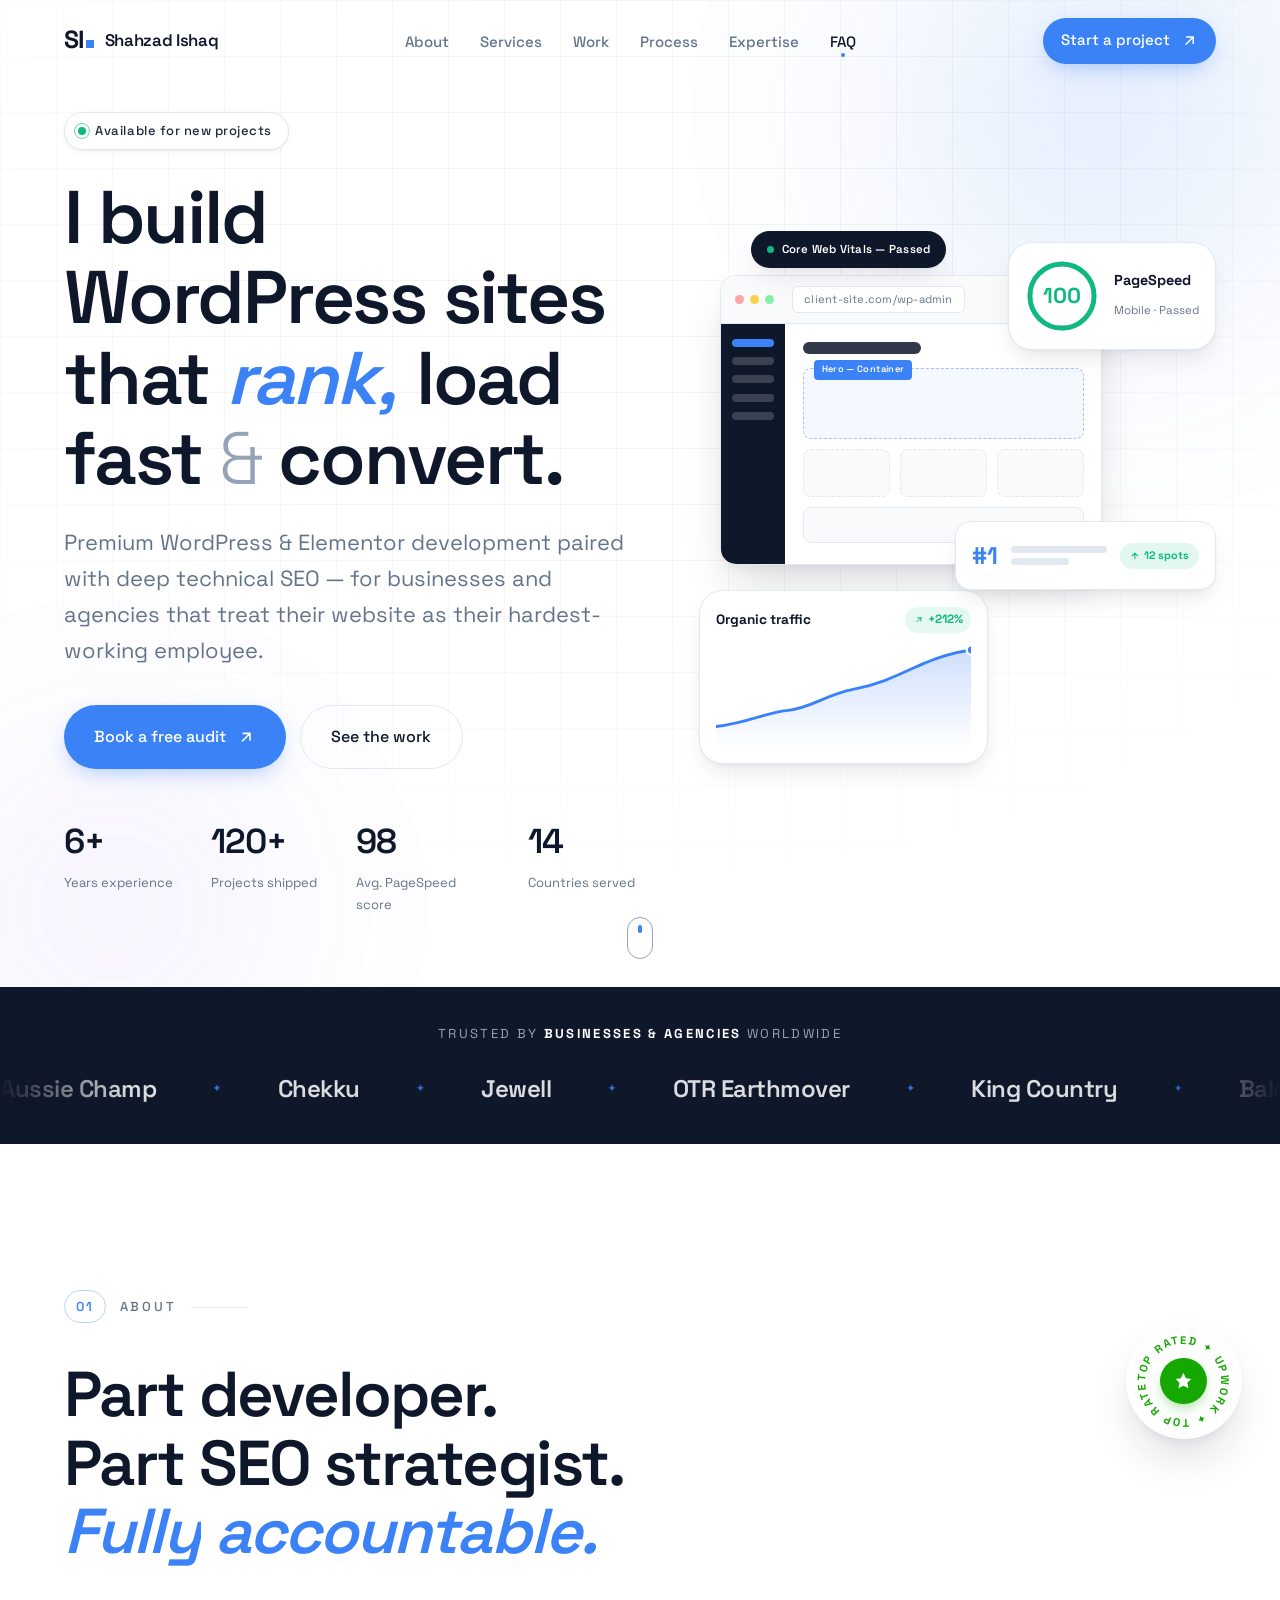
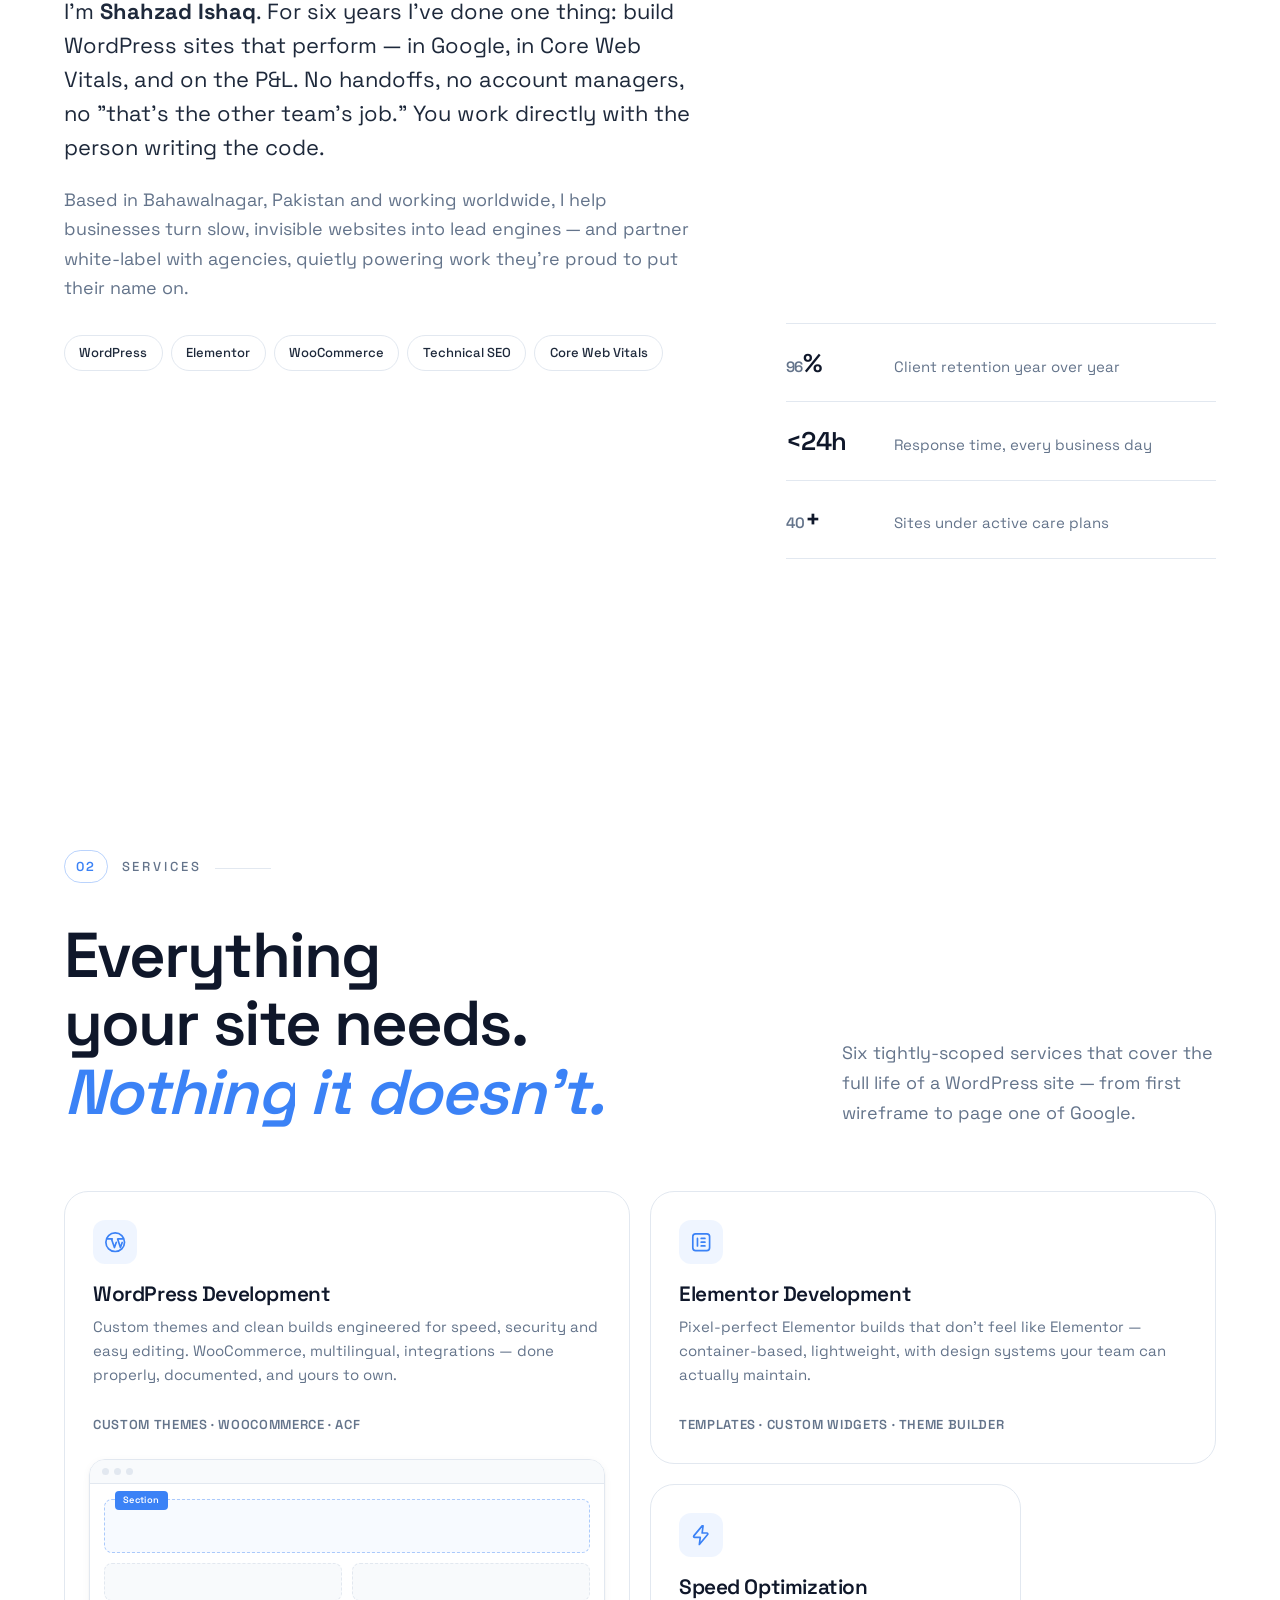
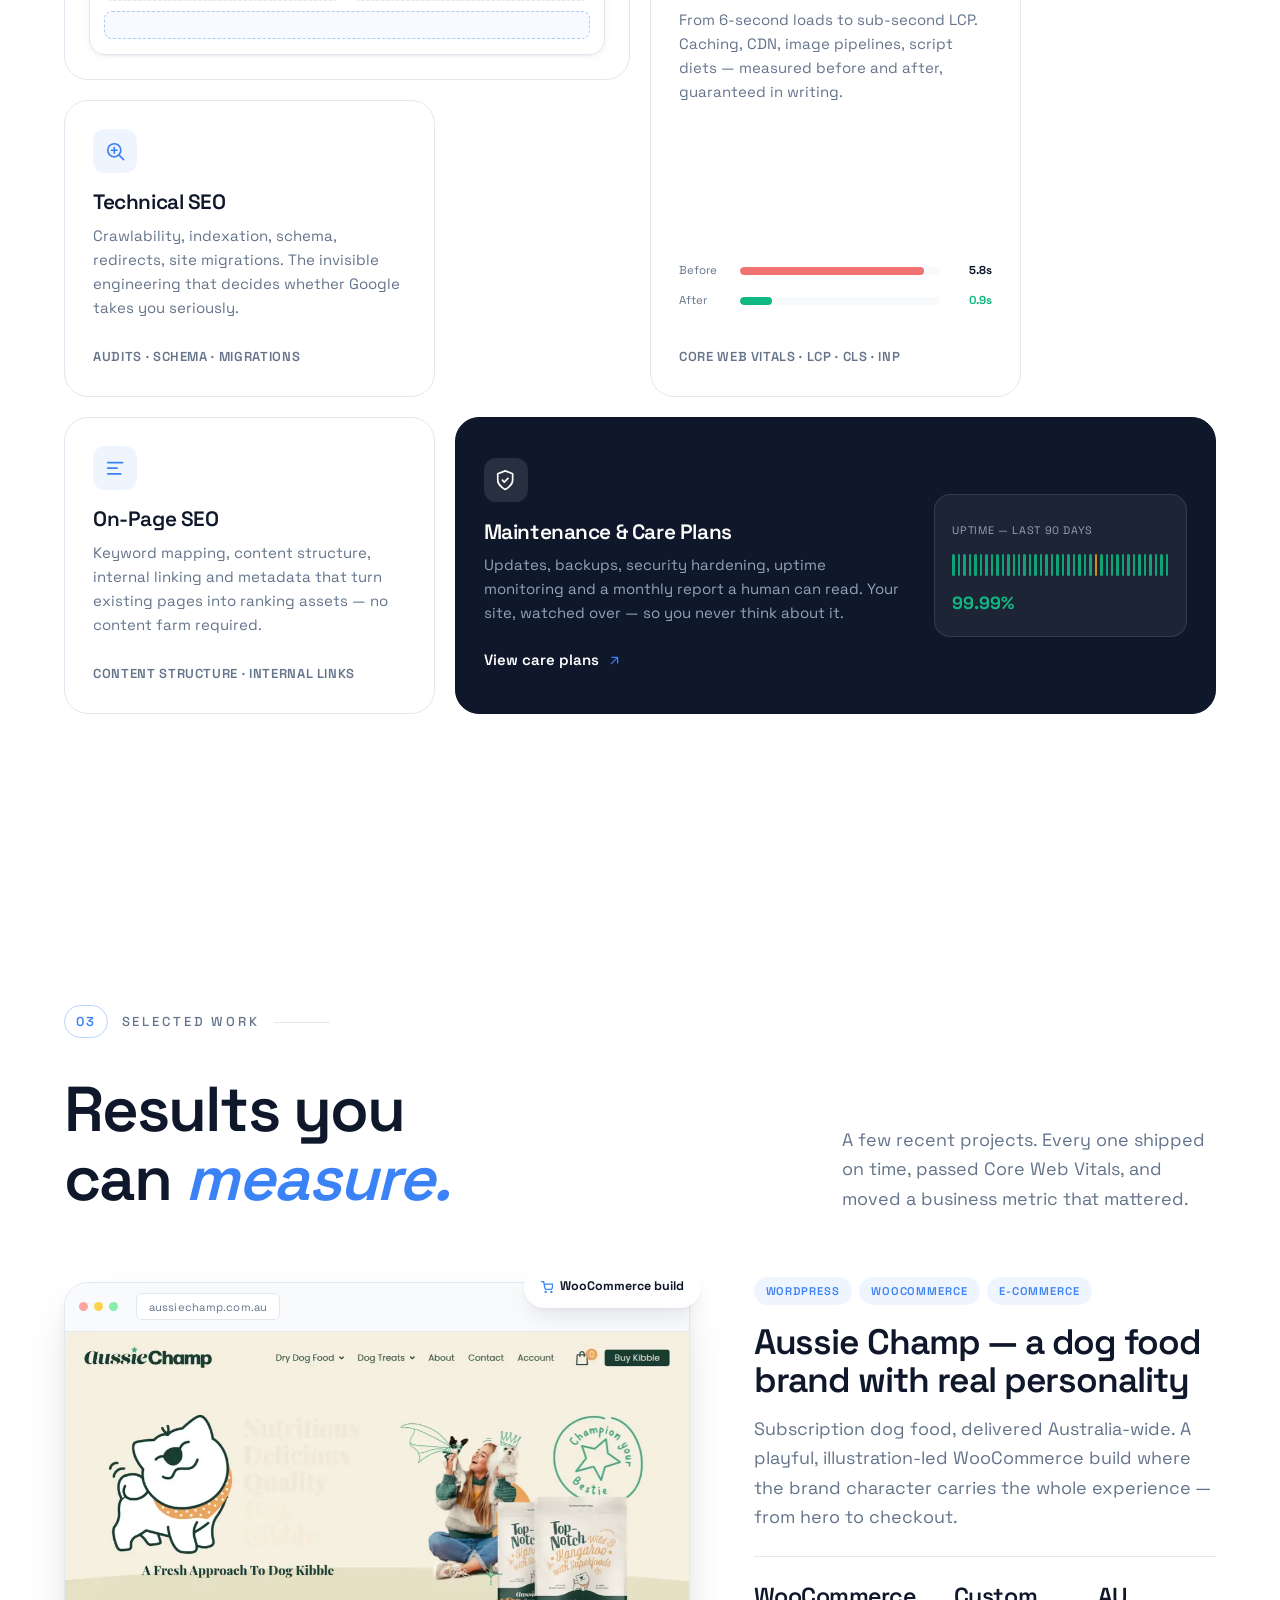
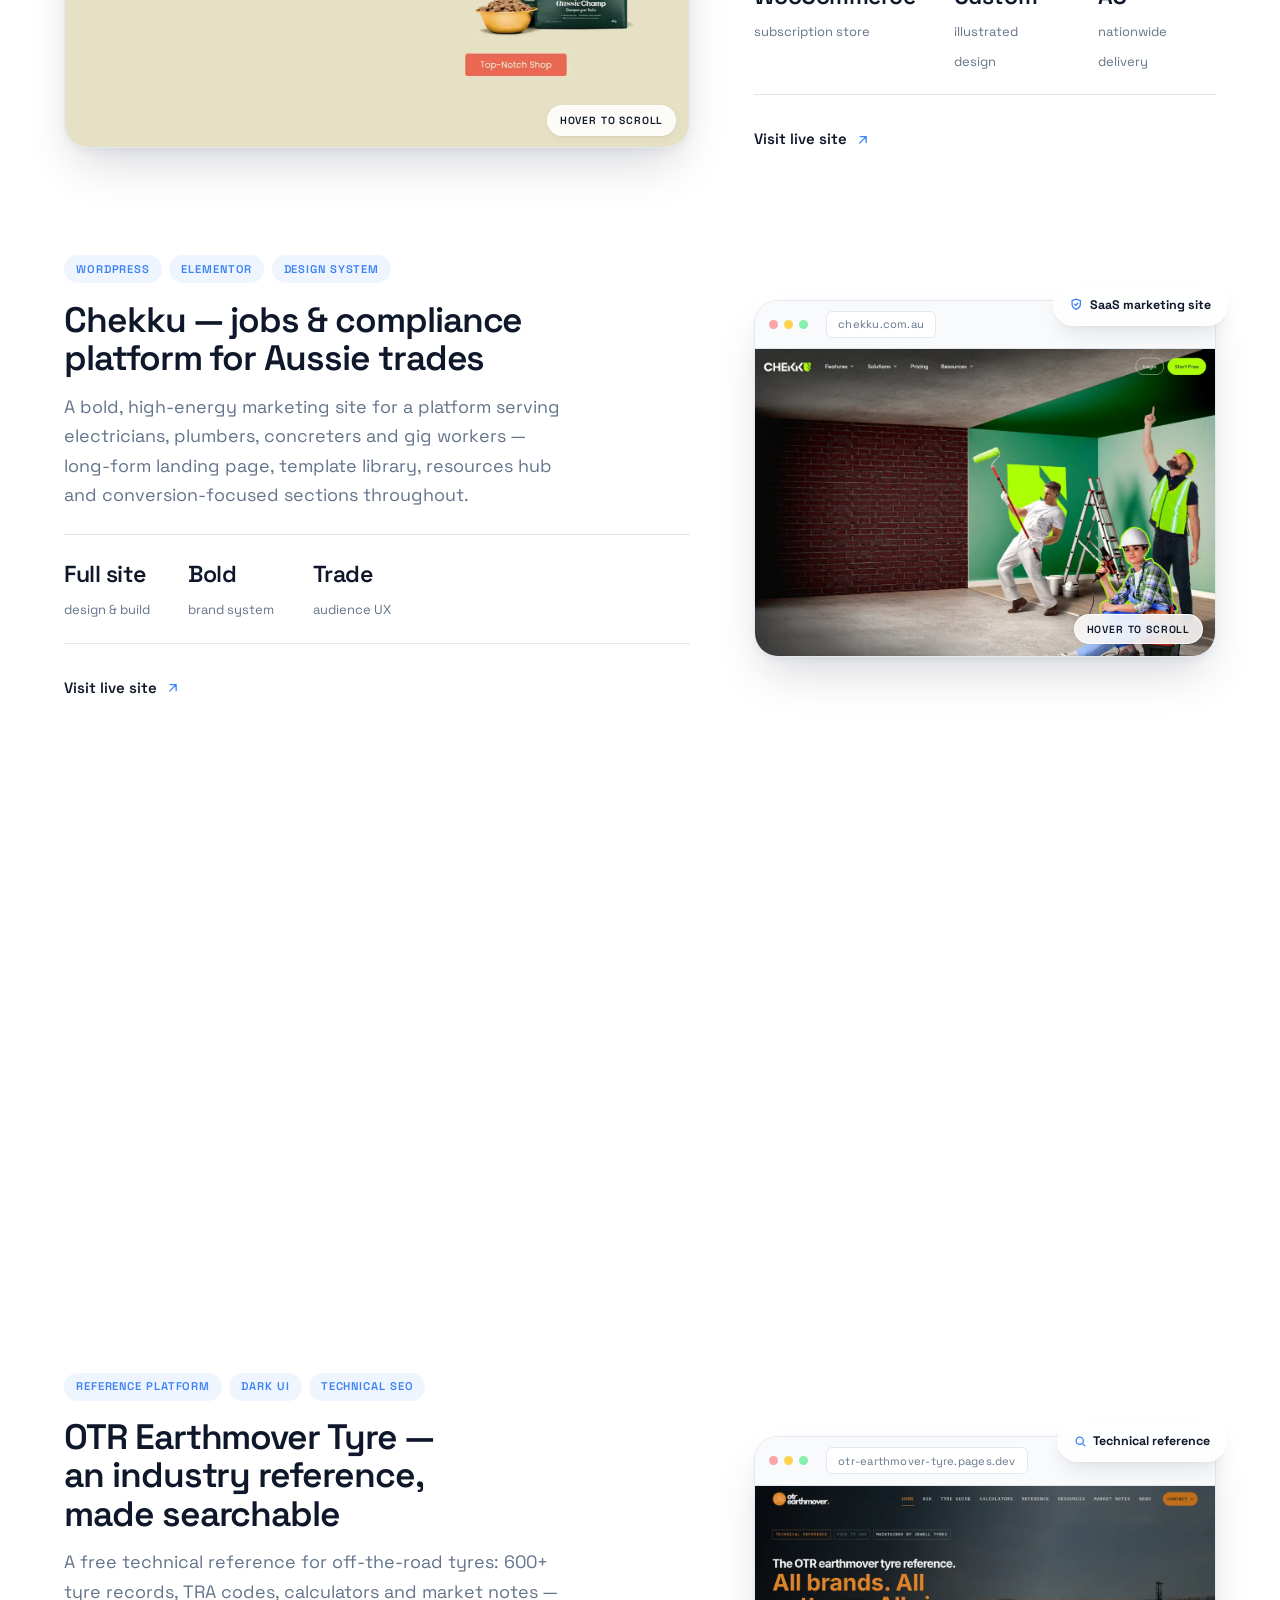
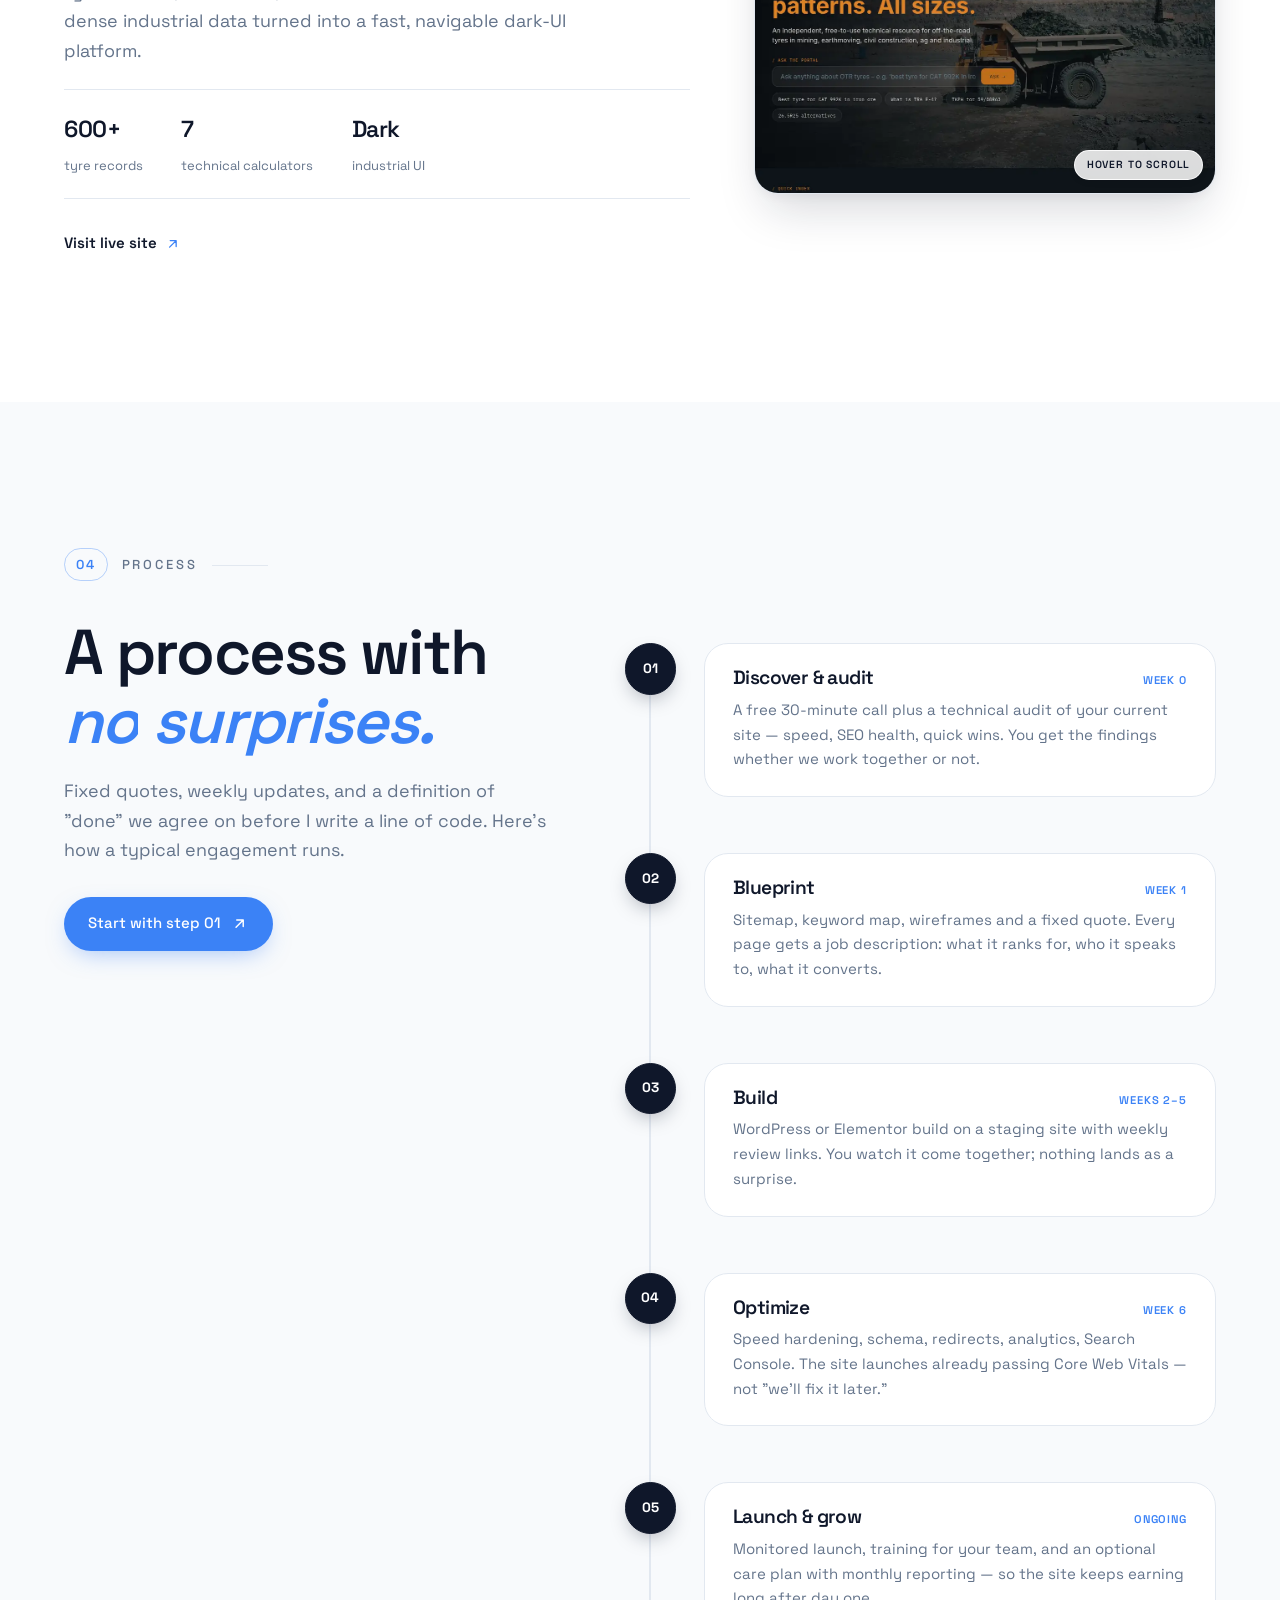
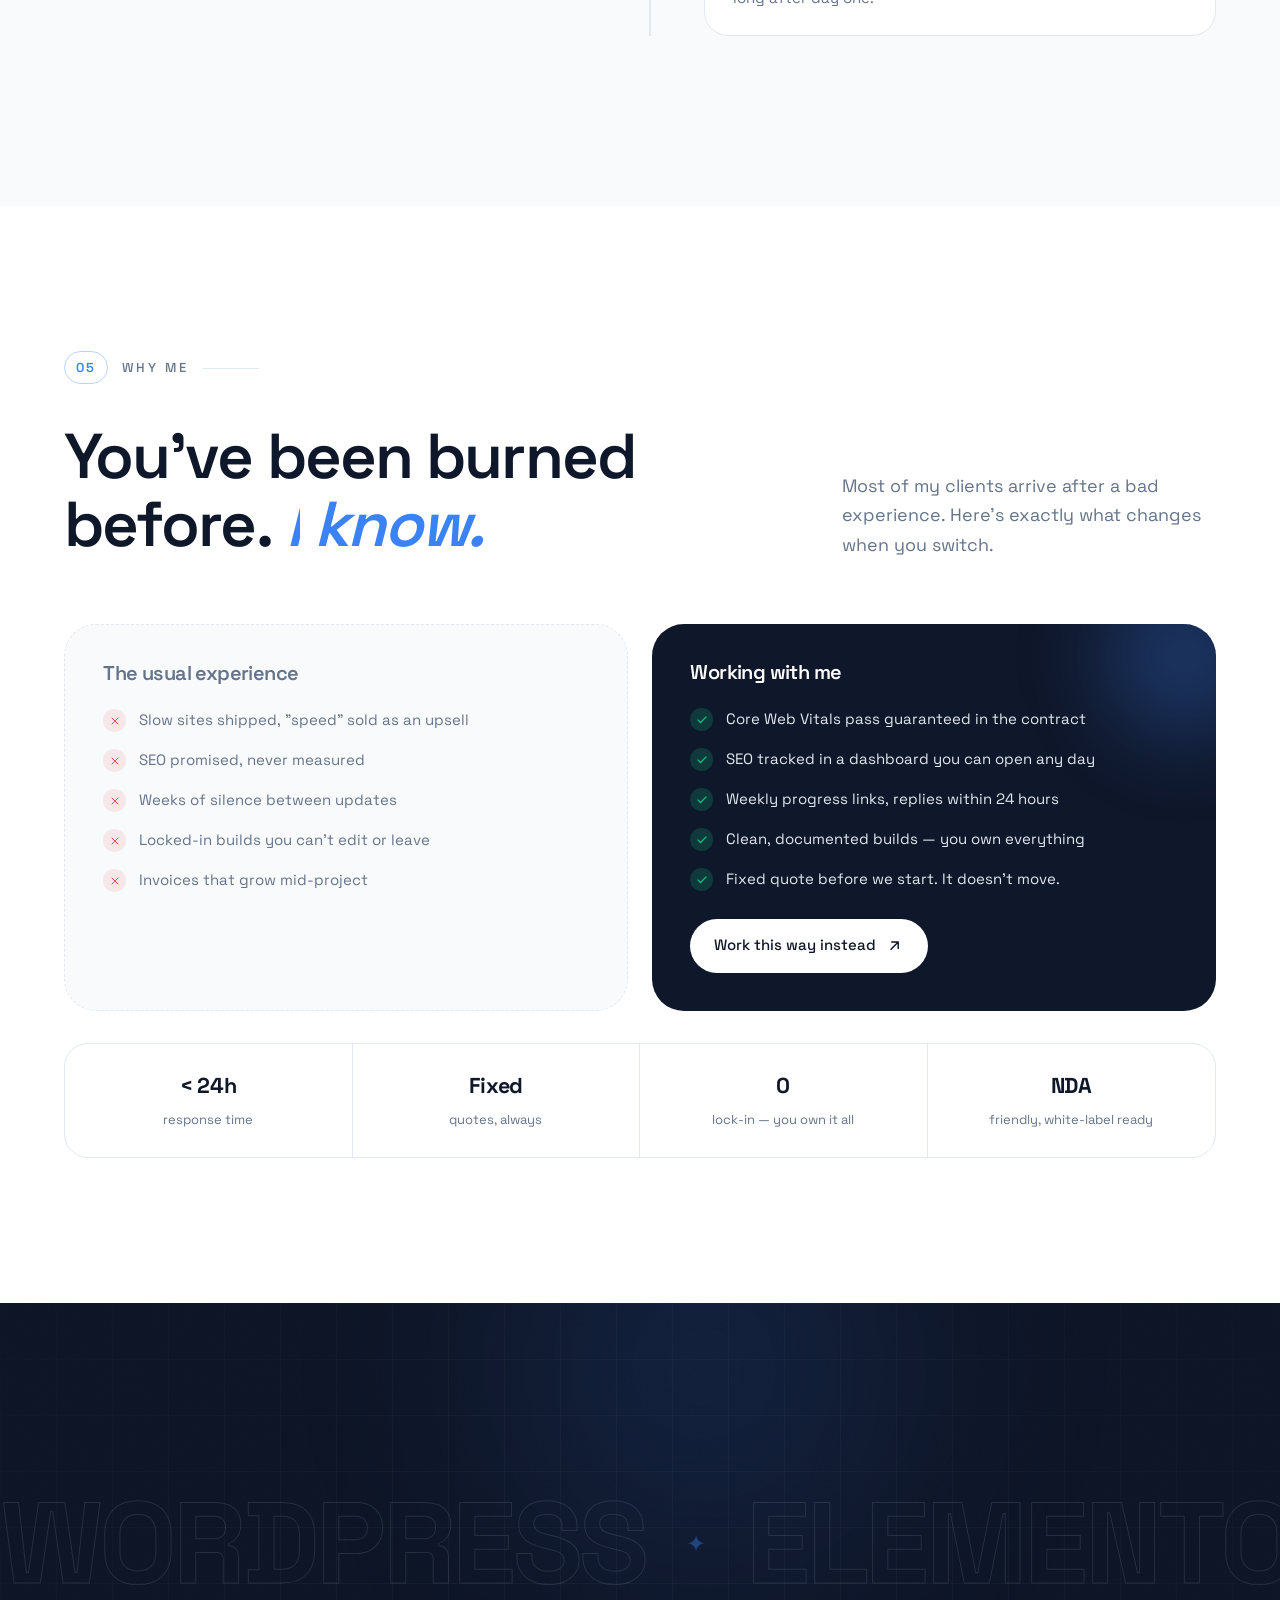
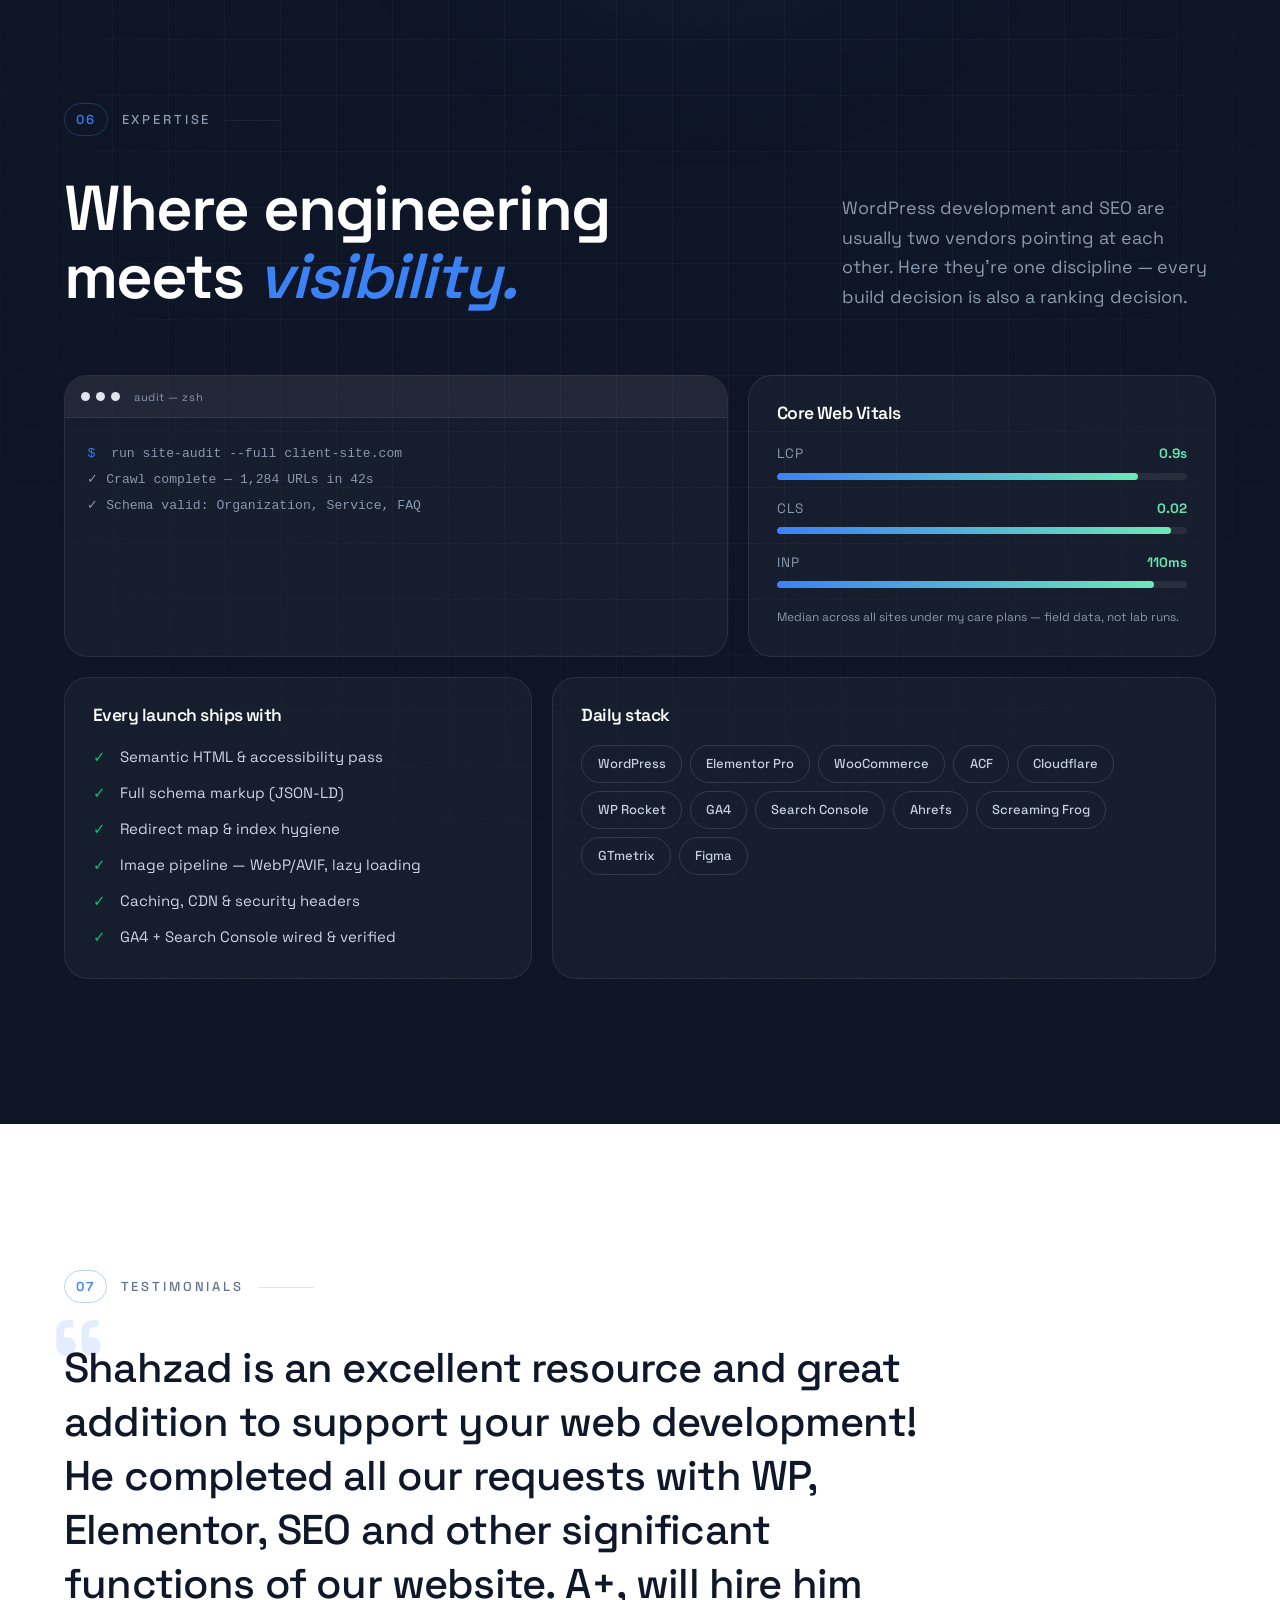
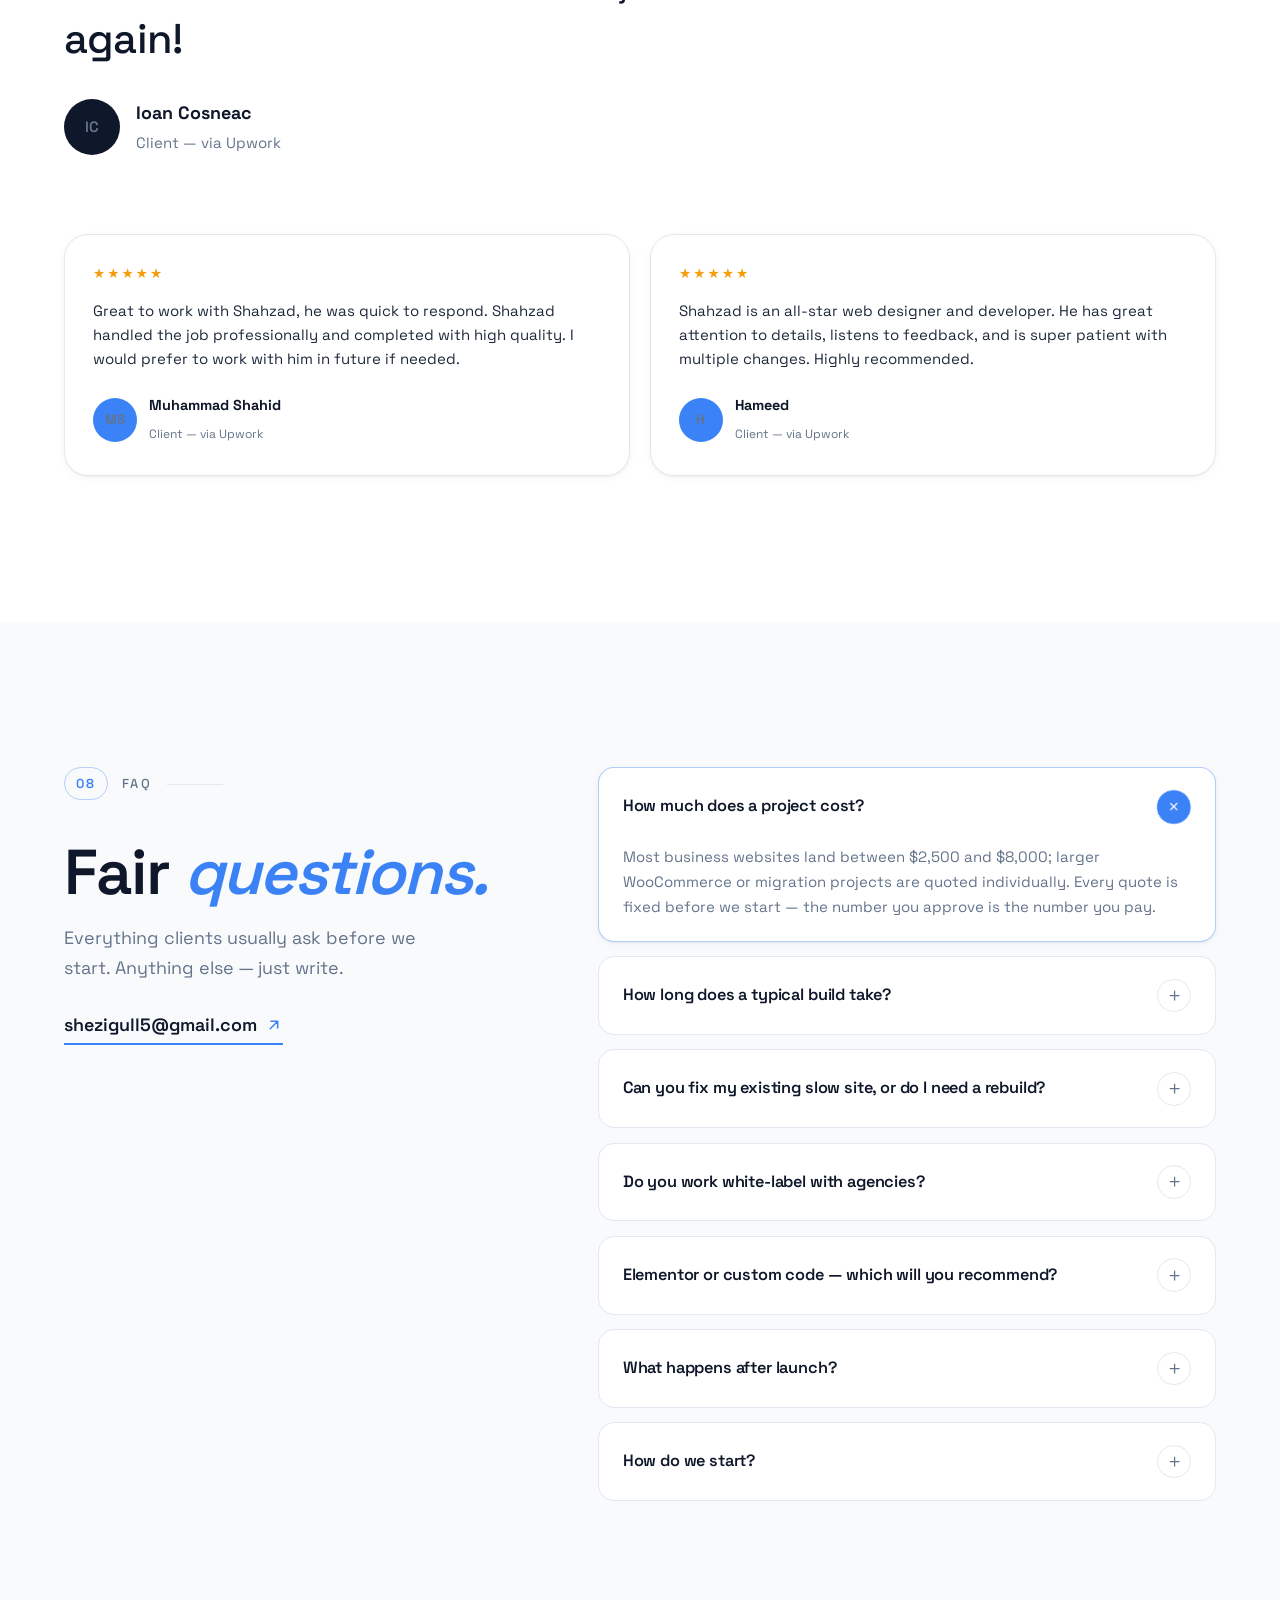
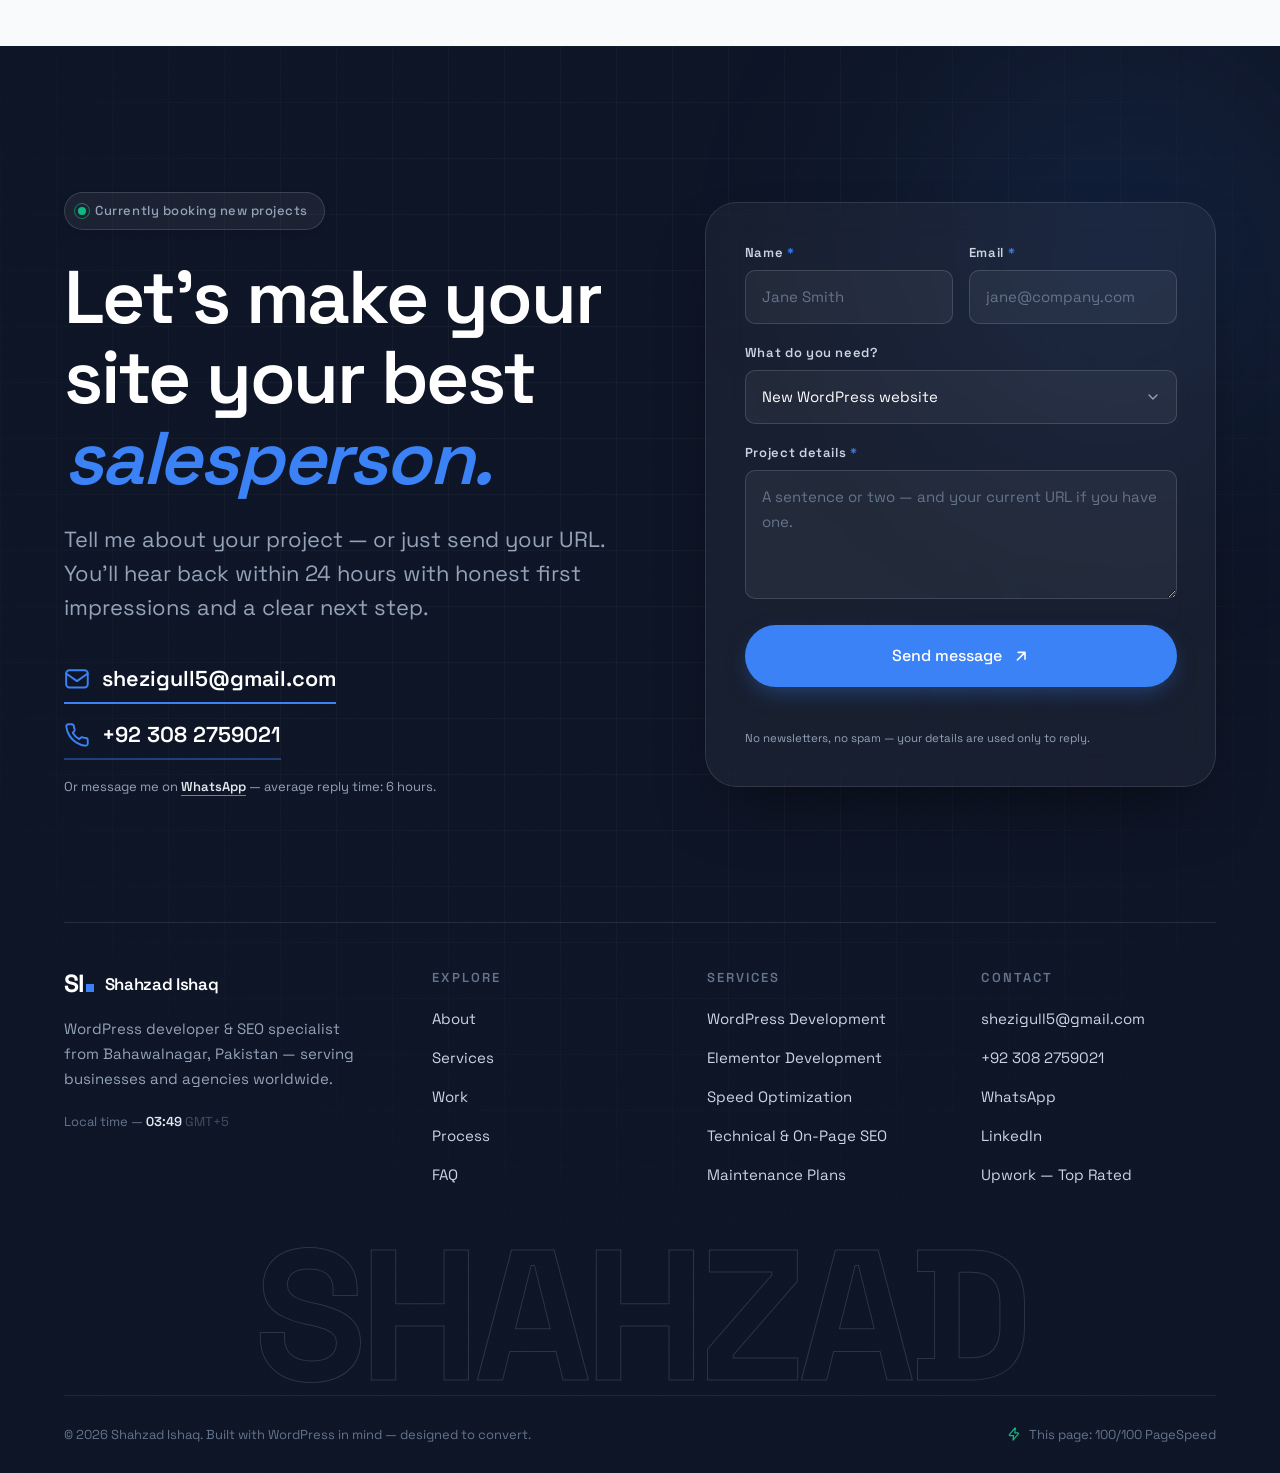
==== commit 928f2a8f: "Add Top Rated seal, dark trust marquee, new clients, updated Jewell project - About: portrait now as" ====
--- a/index.html
+++ b/index.html
@@ -231,8 +231,16 @@
       <div class="marquee-track">
         <span class="tm">Aussie&nbsp;Champ</span><i>✦</i>
         <span class="tm">Chekku</span><i>✦</i>
-        <span class="tm">Jewell&nbsp;Projects</span><i>✦</i>
+        <span class="tm">Jewell</span><i>✦</i>
         <span class="tm">OTR&nbsp;Earthmover</span><i>✦</i>
+        <span class="tm">King&nbsp;Country</span><i>✦</i>
+        <span class="tm">Balga&nbsp;Designs</span><i>✦</i>
+        <span class="tm">Kabylie&nbsp;Oil</span><i>✦</i>
+        <span class="tm">Expert&nbsp;Contractorz</span><i>✦</i>
+        <span class="tm">Emprous</span><i>✦</i>
+        <span class="tm">Pentyl&nbsp;Labs</span><i>✦</i>
+        <span class="tm">LawByDavid.com</span><i>✦</i>
+        <span class="tm">Soilex</span><i>✦</i>
         <span class="tm">Jewell&nbsp;Tyres</span><i>✦</i>
       </div>
     </div>
@@ -248,10 +256,6 @@
 
       <div class="about-grid">
         <div class="about-copy">
-          <a class="upwork-badge reveal" href="https://www.upwork.com/freelancers/~01a75a5afd307a8fc8" target="_blank" rel="noopener">
-            <svg viewBox="0 0 24 24" fill="currentColor" aria-hidden="true"><path d="M12 2l2.9 6.26L21 9.27l-4.5 4.38L17.8 20 12 16.9 6.2 20l1.3-6.35L3 9.27l6.1-1.01L12 2z"/></svg>
-            Top Rated on Upwork
-          </a>
           <h2 class="display-2" data-split>
             Part developer. Part SEO strategist. <span class="accent-word">Fully accountable.</span>
           </h2>
@@ -277,11 +281,26 @@
 
         <div class="about-visual">
           <figure class="portrait img-reveal reveal">
-            <img src="https://images.unsplash.com/photo-1522542550221-31fd19575a2d?q=80&w=900&auto=format&fit=crop" alt="Web development workspace of Shahzad Ishaq" loading="lazy" width="720" height="900"/>
+            <img src="assets/img/shahzad.jpg" alt="Shahzad Ishaq — WordPress developer and SEO specialist" loading="lazy" width="900" height="1125"/>
             <figcaption class="portrait-chip glass">
               <span class="pulse-dot"></span> Bahawalnagar, Pakistan — working worldwide
             </figcaption>
           </figure>
+
+          <!-- Rotating Top Rated seal, pinned to the portrait corner -->
+          <a class="seal reveal" href="https://www.upwork.com/freelancers/~01a75a5afd307a8fc8" target="_blank" rel="noopener" aria-label="Top Rated on Upwork — view profile">
+            <svg class="seal-ring" viewBox="0 0 100 100" aria-hidden="true">
+              <defs>
+                <path id="sealCircle" d="M 50,50 m -36,0 a 36,36 0 1,1 72,0 a 36,36 0 1,1 -72,0"/>
+              </defs>
+              <text>
+                <textPath href="#sealCircle">TOP RATED ✦ UPWORK ✦ TOP RATED ✦ UPWORK ✦</textPath>
+              </text>
+            </svg>
+            <span class="seal-core" aria-hidden="true">
+              <svg viewBox="0 0 24 24" fill="currentColor"><path d="M12 2l2.9 6.26L21 9.27l-4.5 4.38L17.8 20 12 16.9 6.2 20l1.3-6.35L3 9.27l6.1-1.01L12 2z"/></svg>
+            </span>
+          </a>
 
           <ul class="about-facts">
             <li class="reveal"><strong><span data-counter="96">0</span>%</strong><span>Client retention year over year</span></li>
@@ -494,10 +513,10 @@
             <div class="browser-card case-browser">
               <div class="browser-bar">
                 <span class="b-dot"></span><span class="b-dot"></span><span class="b-dot"></span>
-                <span class="b-url">jewellprojects.com</span>
+                <span class="b-url">jewell-ai.clent.workers.dev</span>
               </div>
               <div class="case-shot" data-scrollshot>
-                <img class="scrollshot" src="assets/img/projects/jewellprojects.webp" alt="Jewell Projects — full homepage of the marketing agency website" loading="lazy" width="1100" height="6912"/>
+                <img class="scrollshot" src="assets/img/projects/jewellprojects.webp" alt="Jewell — full homepage of the strategy, brand and growth systems agency website" loading="lazy" width="1100" height="8922"/>
               </div>
             </div>
             <span class="case-badge glass">
@@ -506,15 +525,15 @@
             </span>
           </div>
           <div class="case-info">
-            <div class="case-tags"><span>WordPress</span><span>Editorial Design</span><span>SEO</span></div>
-            <h3 class="case-title">Jewell Projects — a marketing agency's own storefront</h3>
-            <p>The site an agency shows its clients has to sell the agency. An editorial, case-study-driven build for Jewell Projects — strategy content, client showcase and clear engagement paths.</p>
+            <div class="case-tags"><span>Editorial Design</span><span>Dark UI</span><span>SEO</span></div>
+            <h3 class="case-title">Jewell — strategy, brand and growth systems</h3>
+            <p>The site an agency shows its clients has to sell the agency. A dark, editorial, case-study-driven build for Jewell — bold typography, client showcase and clear engagement paths at every scroll depth.</p>
             <ul class="case-metrics">
-              <li><strong>Editorial</strong><span>content design</span></li>
+              <li><strong>Dark</strong><span>editorial design</span></li>
               <li><strong>Case-study</strong><span>showcase system</span></li>
               <li><strong>White-label</strong><span>partnership</span></li>
             </ul>
-            <a class="case-link" href="https://jewellprojects.com/" target="_blank" rel="noopener">Visit live site
+            <a class="case-link" href="https://jewell-ai.clent.workers.dev/" target="_blank" rel="noopener">Visit live site
               <svg viewBox="0 0 24 24" fill="none" stroke="currentColor" stroke-width="2" stroke-linecap="round" stroke-linejoin="round"><path d="M7 17L17 7M17 7H8M17 7v9"/></svg>
             </a>
           </div>
@@ -679,7 +698,7 @@
 
     <div class="outline-marquee" aria-hidden="true" data-marquee>
       <div class="marquee-track om-track">
-        <span>Performance</span><i>✦</i><span>Visibility</span><i>✦</i><span>Performance</span><i>✦</i><span>Visibility</span><i>✦</i>
+        <span>WordPress</span><i>✦</i><span>Elementor</span><i>✦</i><span>Technical&nbsp;SEO</span><i>✦</i><span>Website&nbsp;Speed</span><i>✦</i><span>Responsive&nbsp;Designs</span><i>✦</i>
       </div>
     </div>
 
--- a/css/style.css
+++ b/css/style.css
@@ -599,20 +599,19 @@
    03 · TRUST STRIP
    ========================================================================== */
 .trust {
-  border-block: 1px solid var(--border);
   padding-block: 2.25rem;
-  background: var(--bg-soft);
+  background: var(--navy);
 }
 .trust-head { text-align: center; margin-bottom: 1.5rem; }
-.trust-head p { font-size: var(--text-xs); letter-spacing: 0.18em; text-transform: uppercase; color: var(--muted); }
-.trust-head strong { color: var(--navy); }
+.trust-head p { font-size: var(--text-xs); letter-spacing: 0.18em; text-transform: uppercase; color: var(--muted-2); }
+.trust-head strong { color: #fff; }
 
 .marquee { overflow: hidden; position: relative; }
 .marquee::before, .marquee::after {
   content: ""; position: absolute; top: 0; bottom: 0; width: 8rem; z-index: 1; pointer-events: none;
 }
-.marquee::before { left: 0; background: linear-gradient(to right, var(--bg-soft), transparent); }
-.marquee::after { right: 0; background: linear-gradient(to left, var(--bg-soft), transparent); }
+.trust .marquee::before { left: 0; background: linear-gradient(to right, var(--navy), transparent); }
+.trust .marquee::after { right: 0; background: linear-gradient(to left, var(--navy), transparent); }
 
 .marquee-track {
   display: flex; align-items: center; gap: 3.5rem;
@@ -624,12 +623,12 @@
 
 .tm {
   font-size: clamp(1.15rem, 2vw, 1.5rem); font-weight: 600; letter-spacing: -0.02em;
-  color: var(--muted-2);
+  color: rgba(255, 255, 255, 0.85);
   transition: color var(--dur);
   white-space: nowrap;
 }
-.tm:hover { color: var(--navy); }
-.marquee-track i { font-style: normal; color: var(--blue); font-size: 0.7rem; opacity: 0.6; }
+.tm:hover { color: #fff; }
+.marquee-track i { font-style: normal; color: var(--blue); font-size: 0.7rem; opacity: 0.8; }
 
 /* ==========================================================================
    04 · ABOUT
@@ -654,22 +653,35 @@
 }
 .tag:hover { border-color: var(--blue); background: color-mix(in srgb, var(--blue) 6%, transparent); transform: translateY(-2px); }
 
-/* Upwork Top Rated badge */
-.upwork-badge {
-  display: inline-flex; align-items: center; gap: 0.5rem;
-  font-size: var(--text-xs); font-weight: 700; letter-spacing: 0.04em;
-  color: #fff;
-  background: #14A800;
-  border-radius: 999px;
-  padding: 0.5rem 1.1rem;
-  margin-bottom: 1.5rem;
-  box-shadow: 0 8px 20px -8px rgba(20, 168, 0, 0.55);
-  transition: transform var(--dur) var(--ease-spring), box-shadow var(--dur);
-}
-.upwork-badge:hover { transform: translateY(-2px); box-shadow: 0 12px 26px -8px rgba(20, 168, 0, 0.65); }
-.upwork-badge svg { width: 0.95rem; height: 0.95rem; }
-
-.about-visual { display: flex; flex-direction: column; gap: 1.5rem; }
+.about-visual { position: relative; display: flex; flex-direction: column; gap: 1.5rem; }
+
+/* Rotating "Top Rated on Upwork" seal, pinned to the portrait corner */
+.seal {
+  position: absolute; top: -2.4rem; right: -1.6rem;
+  width: 7.25rem; height: 7.25rem;
+  display: grid; place-items: center;
+  border-radius: 50%;
+  background: #fff;
+  box-shadow: var(--shadow-lg);
+  z-index: 3;
+  transition: transform 0.4s var(--ease-spring);
+}
+.seal:hover { transform: scale(1.06); }
+.seal-ring { position: absolute; inset: 0.35rem; animation: sealSpin 16s linear infinite; }
+.seal:hover .seal-ring { animation-duration: 6s; }
+@keyframes sealSpin { to { transform: rotate(360deg); } }
+.seal-ring text {
+  font-family: var(--font);
+  font-size: 10.5px; font-weight: 700; letter-spacing: 0.18em;
+  fill: #14A800;
+}
+.seal-core {
+  display: grid; place-items: center;
+  width: 2.9rem; height: 2.9rem; border-radius: 50%;
+  background: #14A800; color: #fff;
+  box-shadow: 0 6px 16px -6px rgba(20, 168, 0, 0.6);
+}
+.seal-core svg { width: 1.3rem; height: 1.3rem; }
 
 .portrait {
   position: relative; border-radius: var(--radius-lg); overflow: hidden;
@@ -1070,7 +1082,7 @@
 }
 
 .outline-marquee { position: relative; margin-bottom: clamp(2rem, 5vw, 4rem); opacity: 0.5; }
-.om-track { gap: 2.5rem; animation-duration: 40s; }
+.om-track { gap: 2.5rem; animation-duration: 16s; }
 .om-track span {
   font-size: clamp(3.5rem, 9vw, 7.5rem); font-weight: 700; letter-spacing: -0.03em;
   color: transparent;
@@ -1454,6 +1466,7 @@
   .about-visual { flex-direction: row; align-items: flex-start; }
   .portrait { flex: 1.1; }
   .about-facts { flex: 1; }
+  .seal { top: -1.8rem; right: auto; left: 44%; width: 6.25rem; height: 6.25rem; }
 
   .bento { grid-template-columns: repeat(2, 1fr); }
   .bc-wp, .bc-elementor, .bc-speed, .bc-tech, .bc-onpage, .bc-care { grid-column: span 2; grid-row: auto; }
@@ -1493,6 +1506,8 @@
   .scroll-hint { display: none; }
 
   .about-visual { flex-direction: column; }
+  .seal { top: -1.6rem; right: -0.4rem; left: auto; width: 5.75rem; height: 5.75rem; }
+  .seal-core { width: 2.4rem; height: 2.4rem; }
 
   .bento { grid-template-columns: 1fr; }
   .bc-wp, .bc-elementor, .bc-speed, .bc-tech, .bc-onpage, .bc-care { grid-column: span 1; }
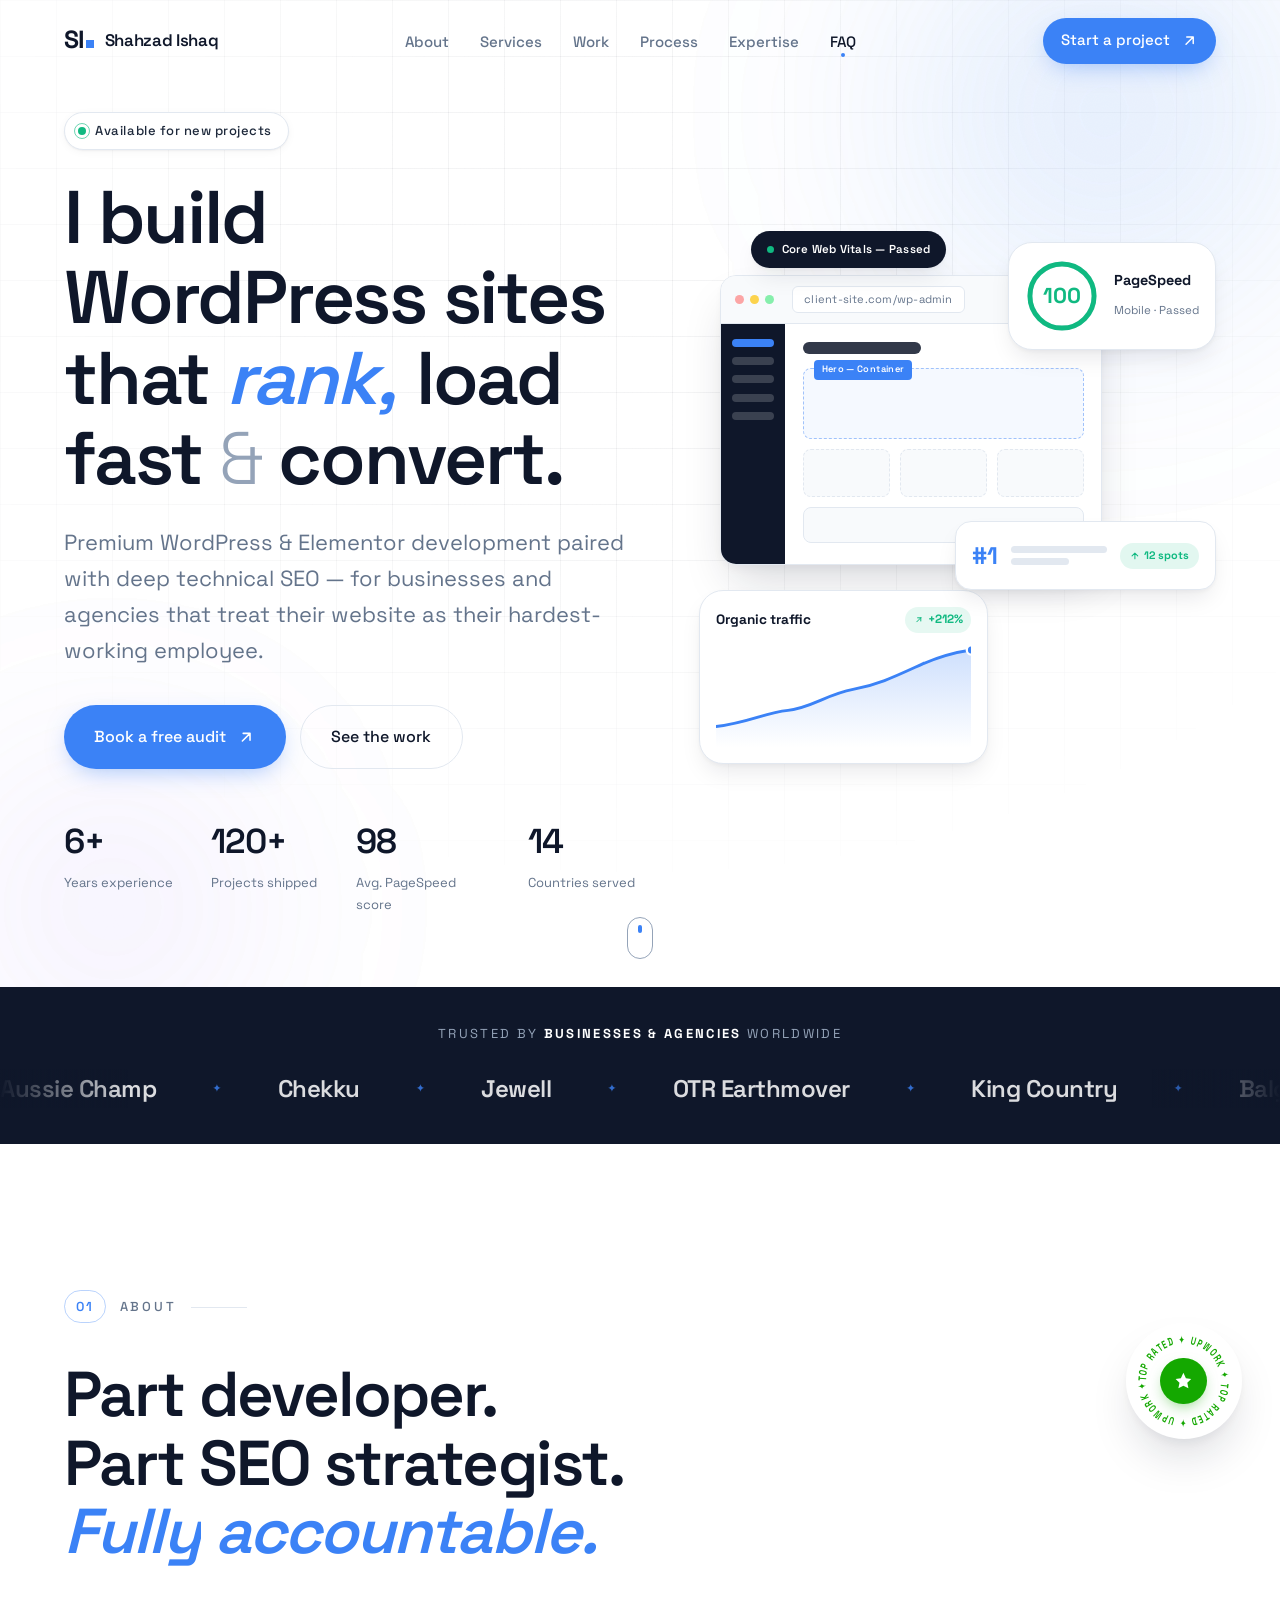
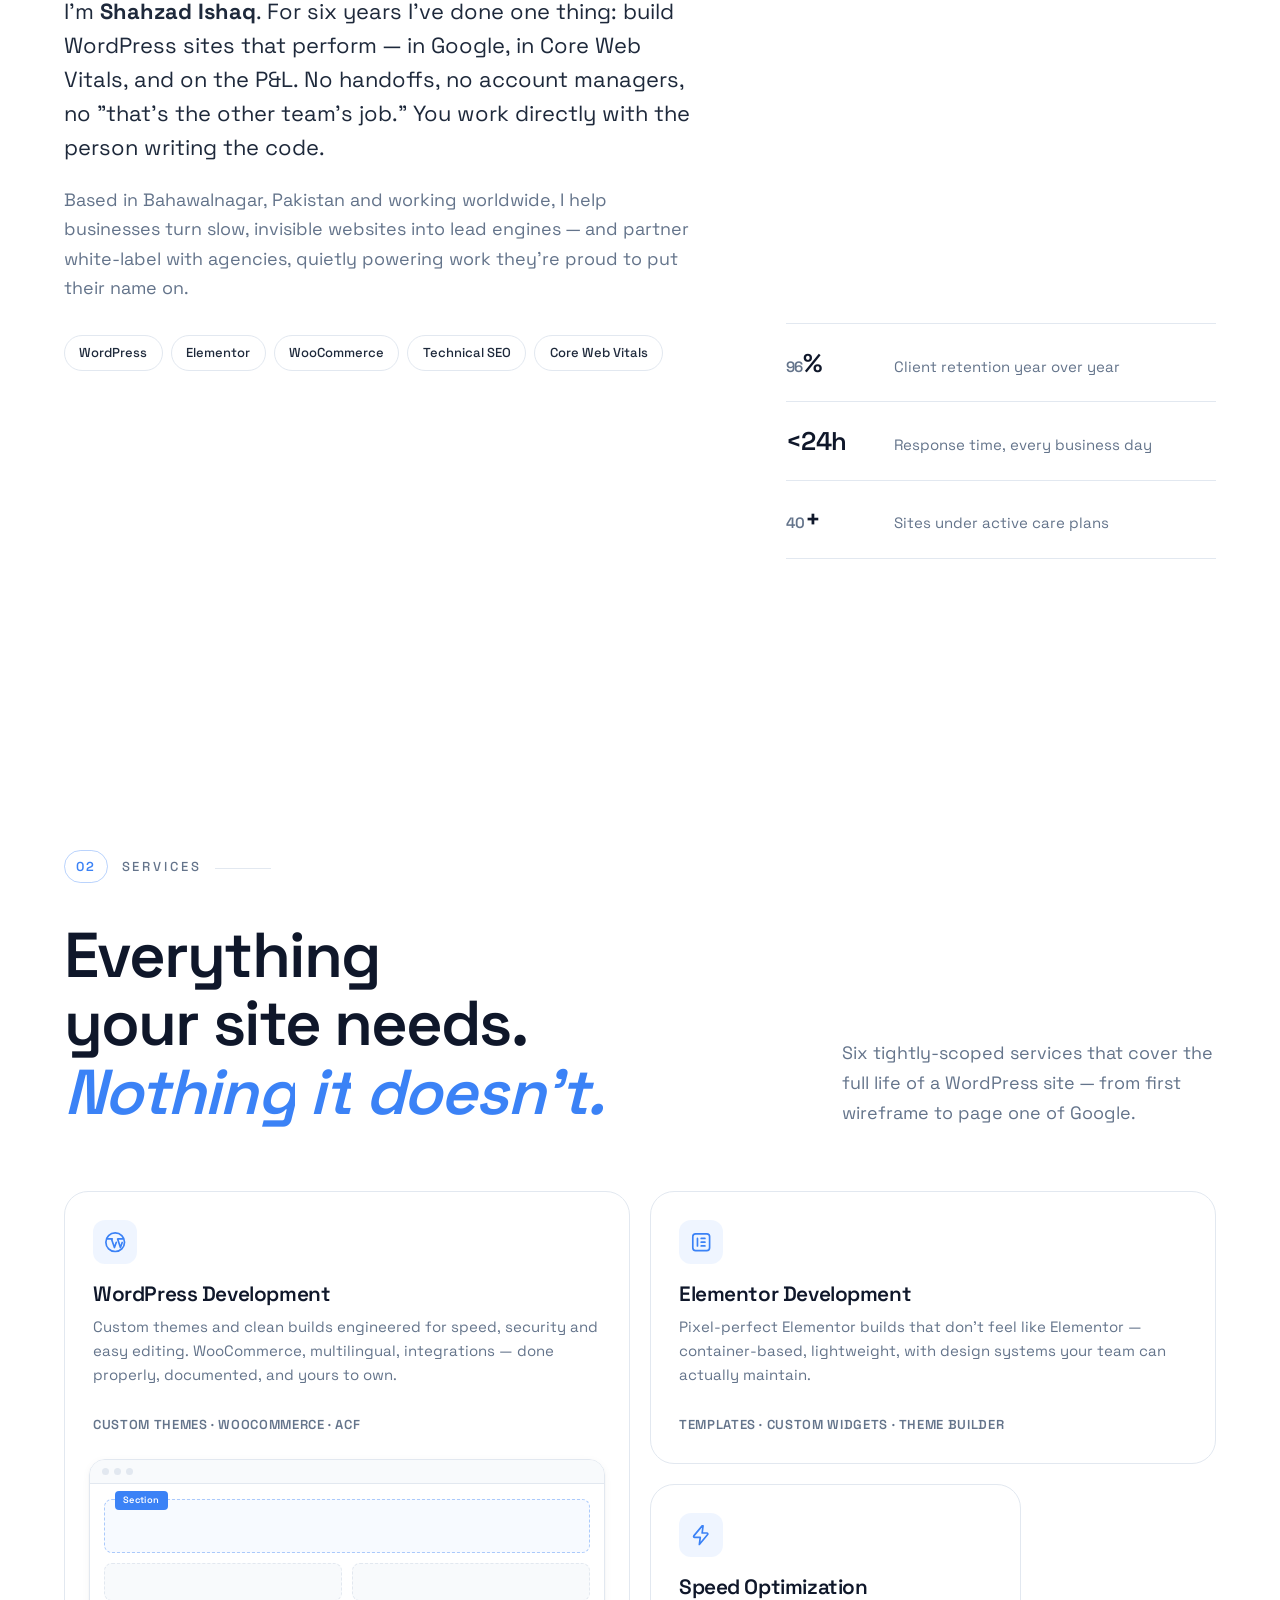
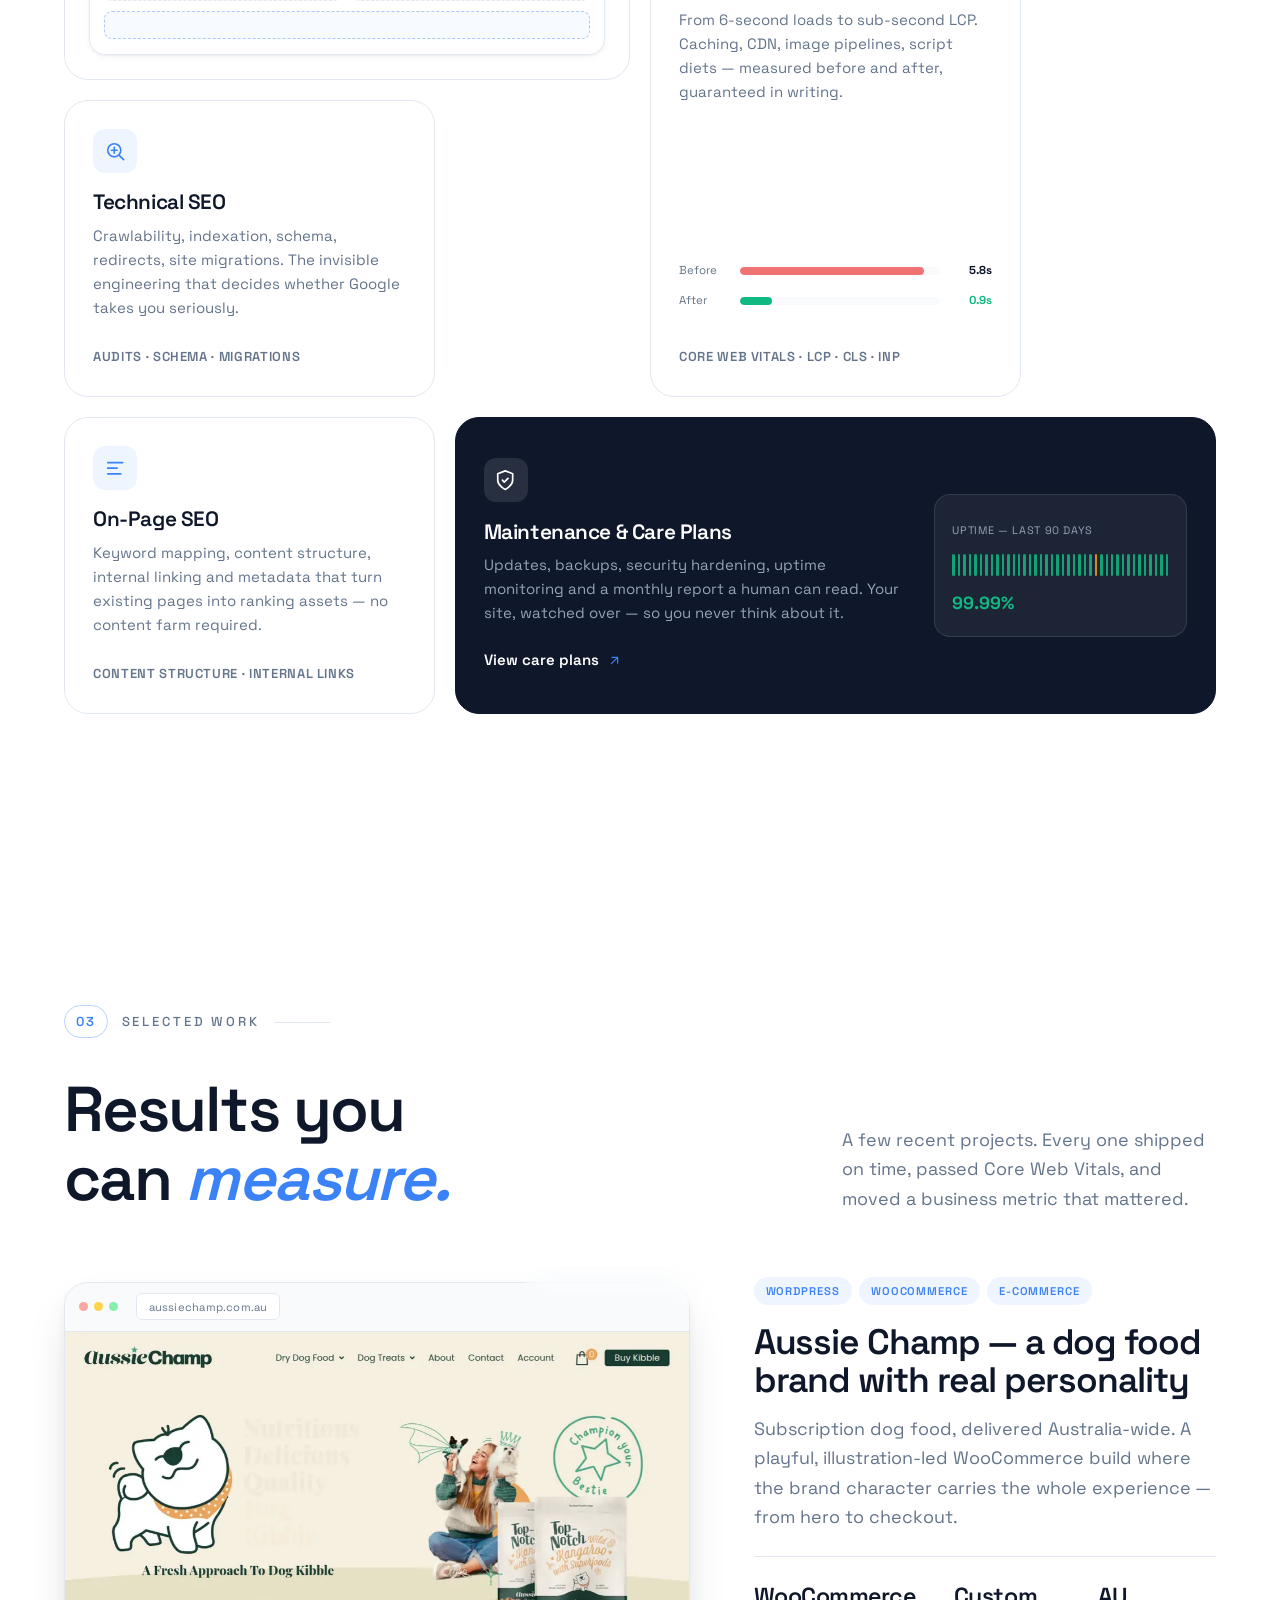
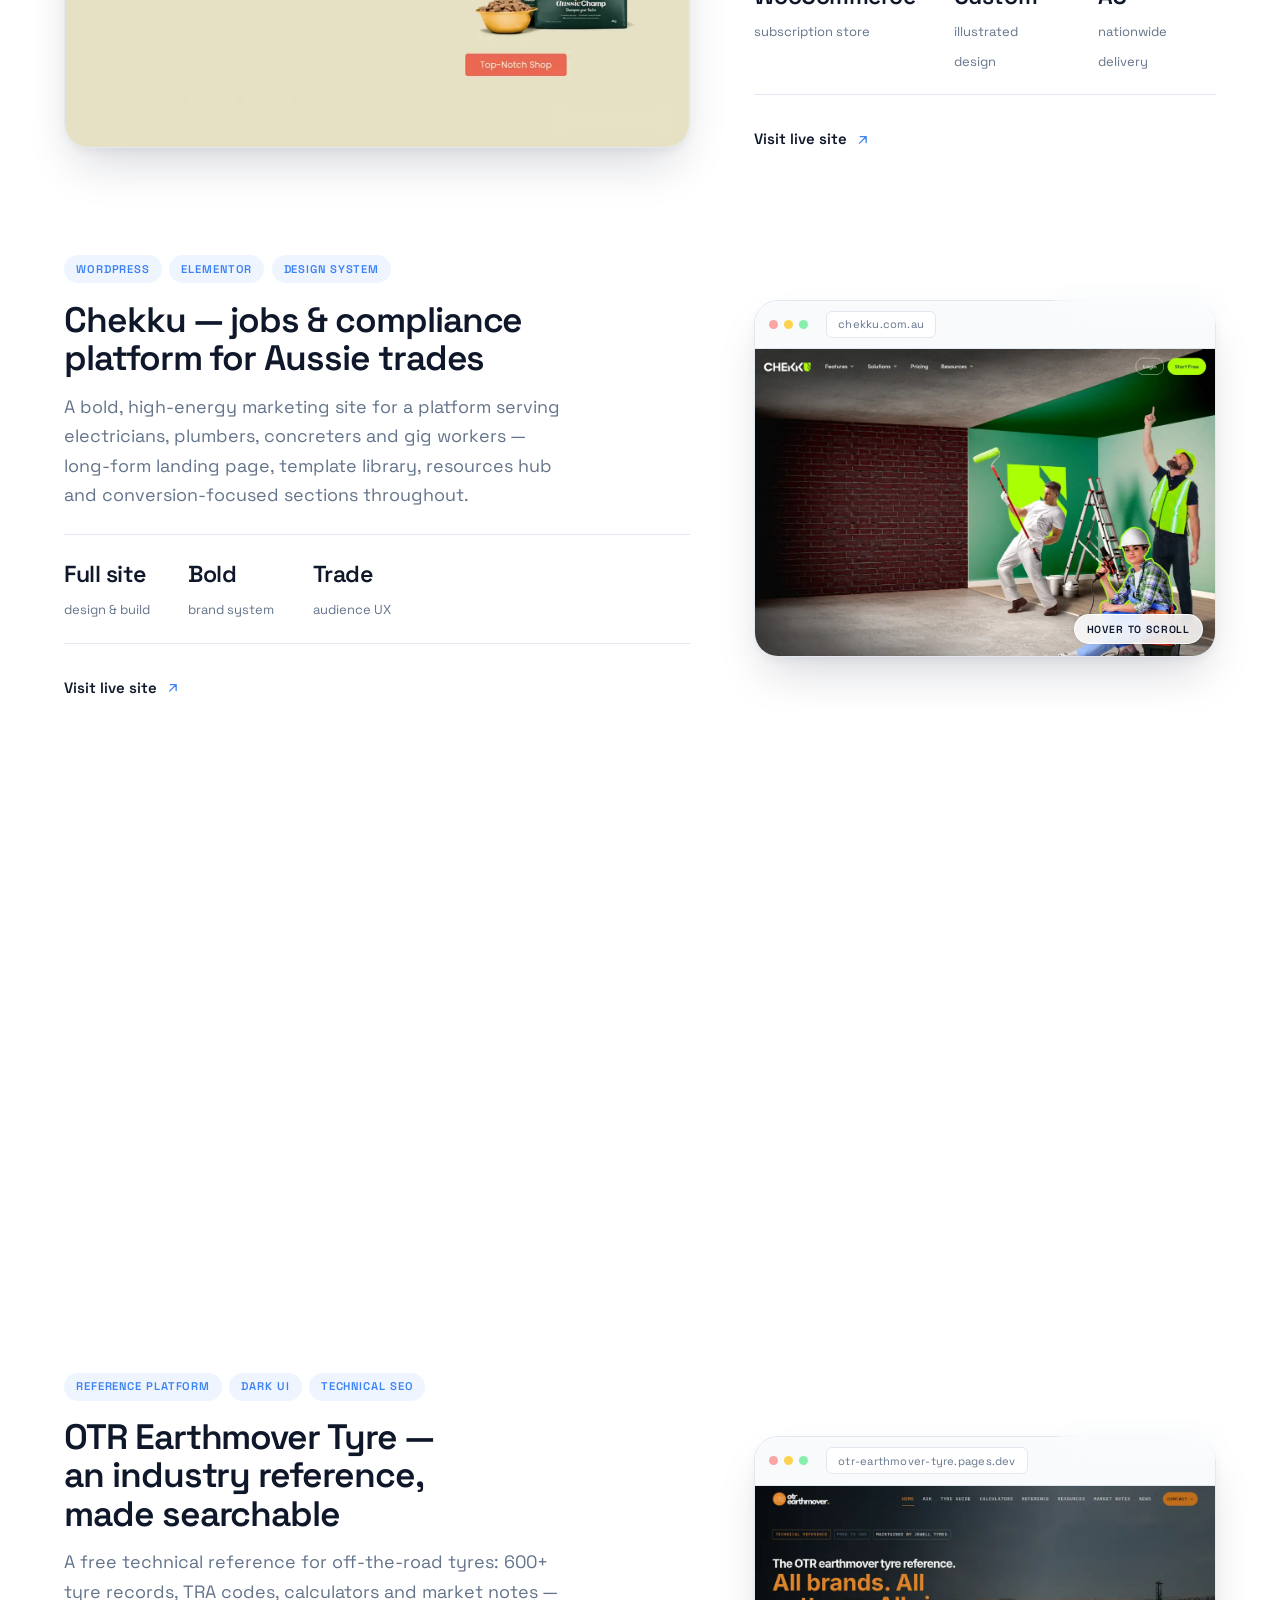
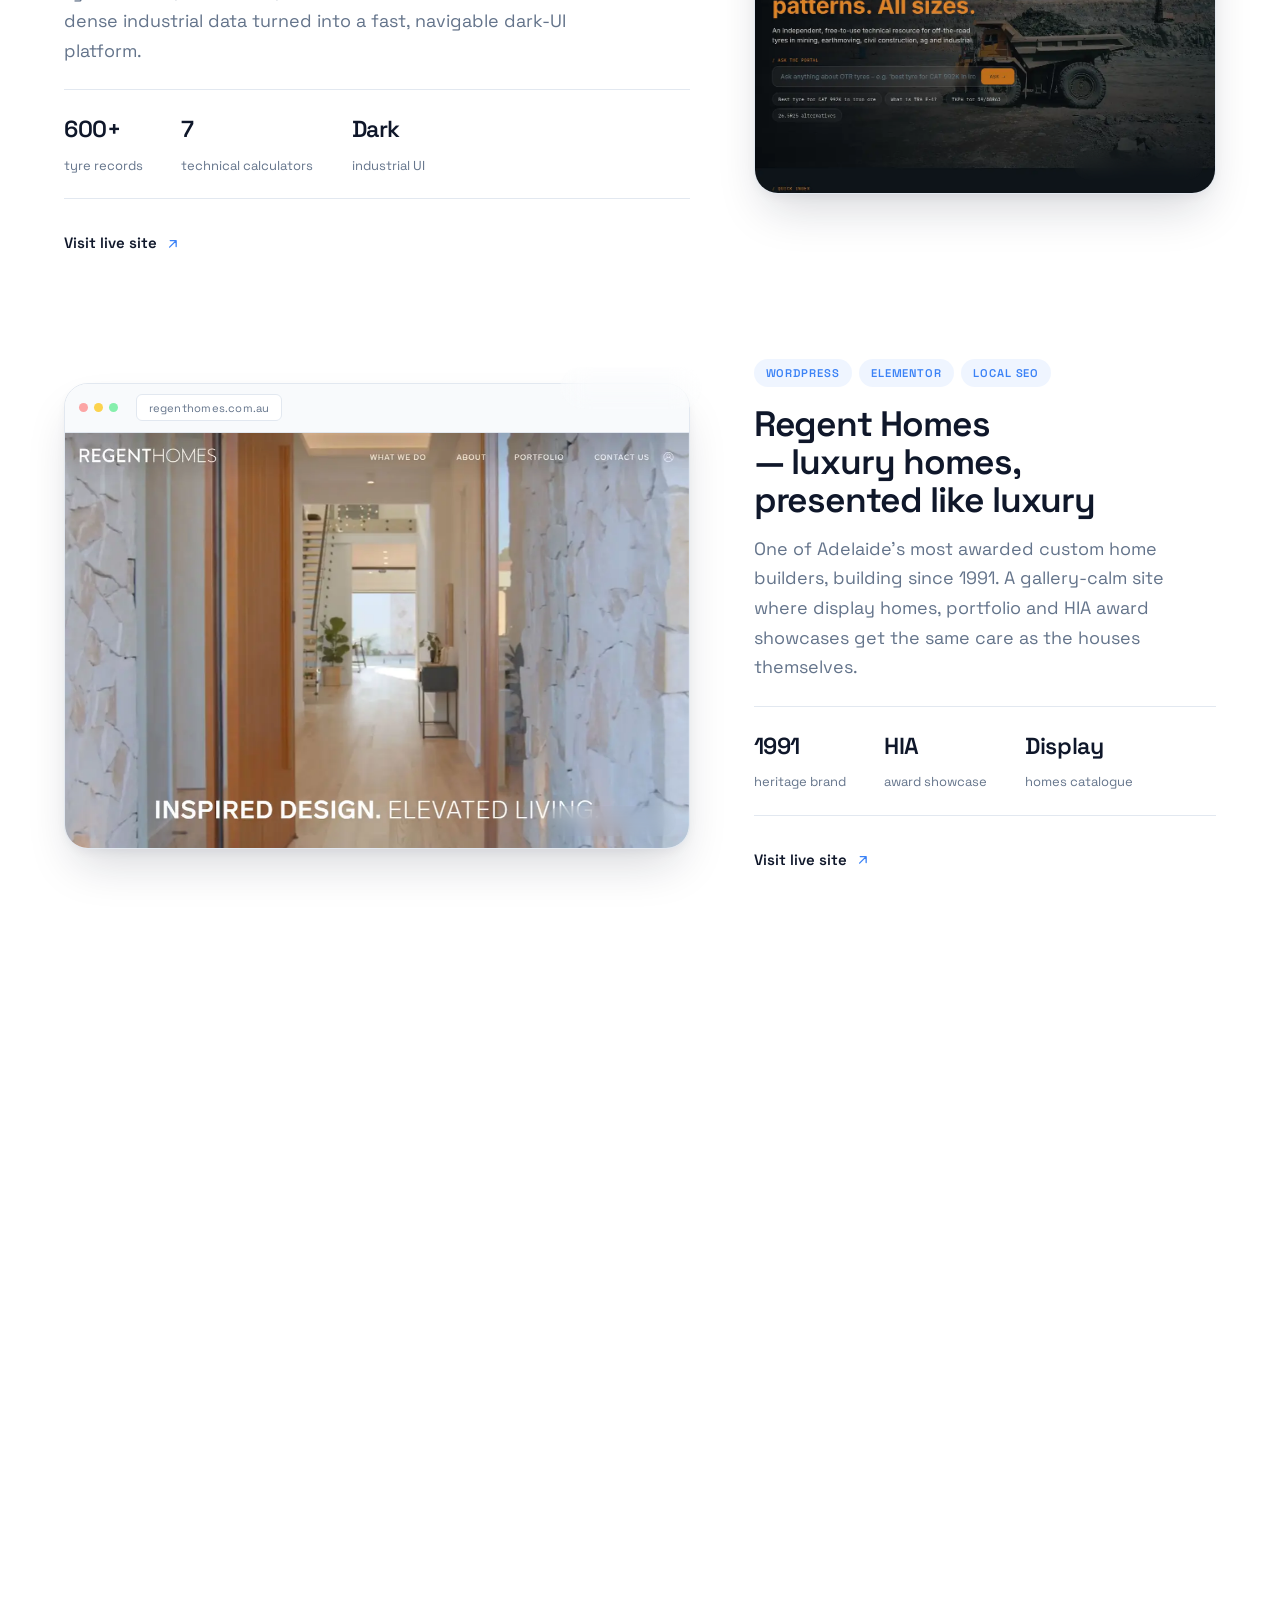
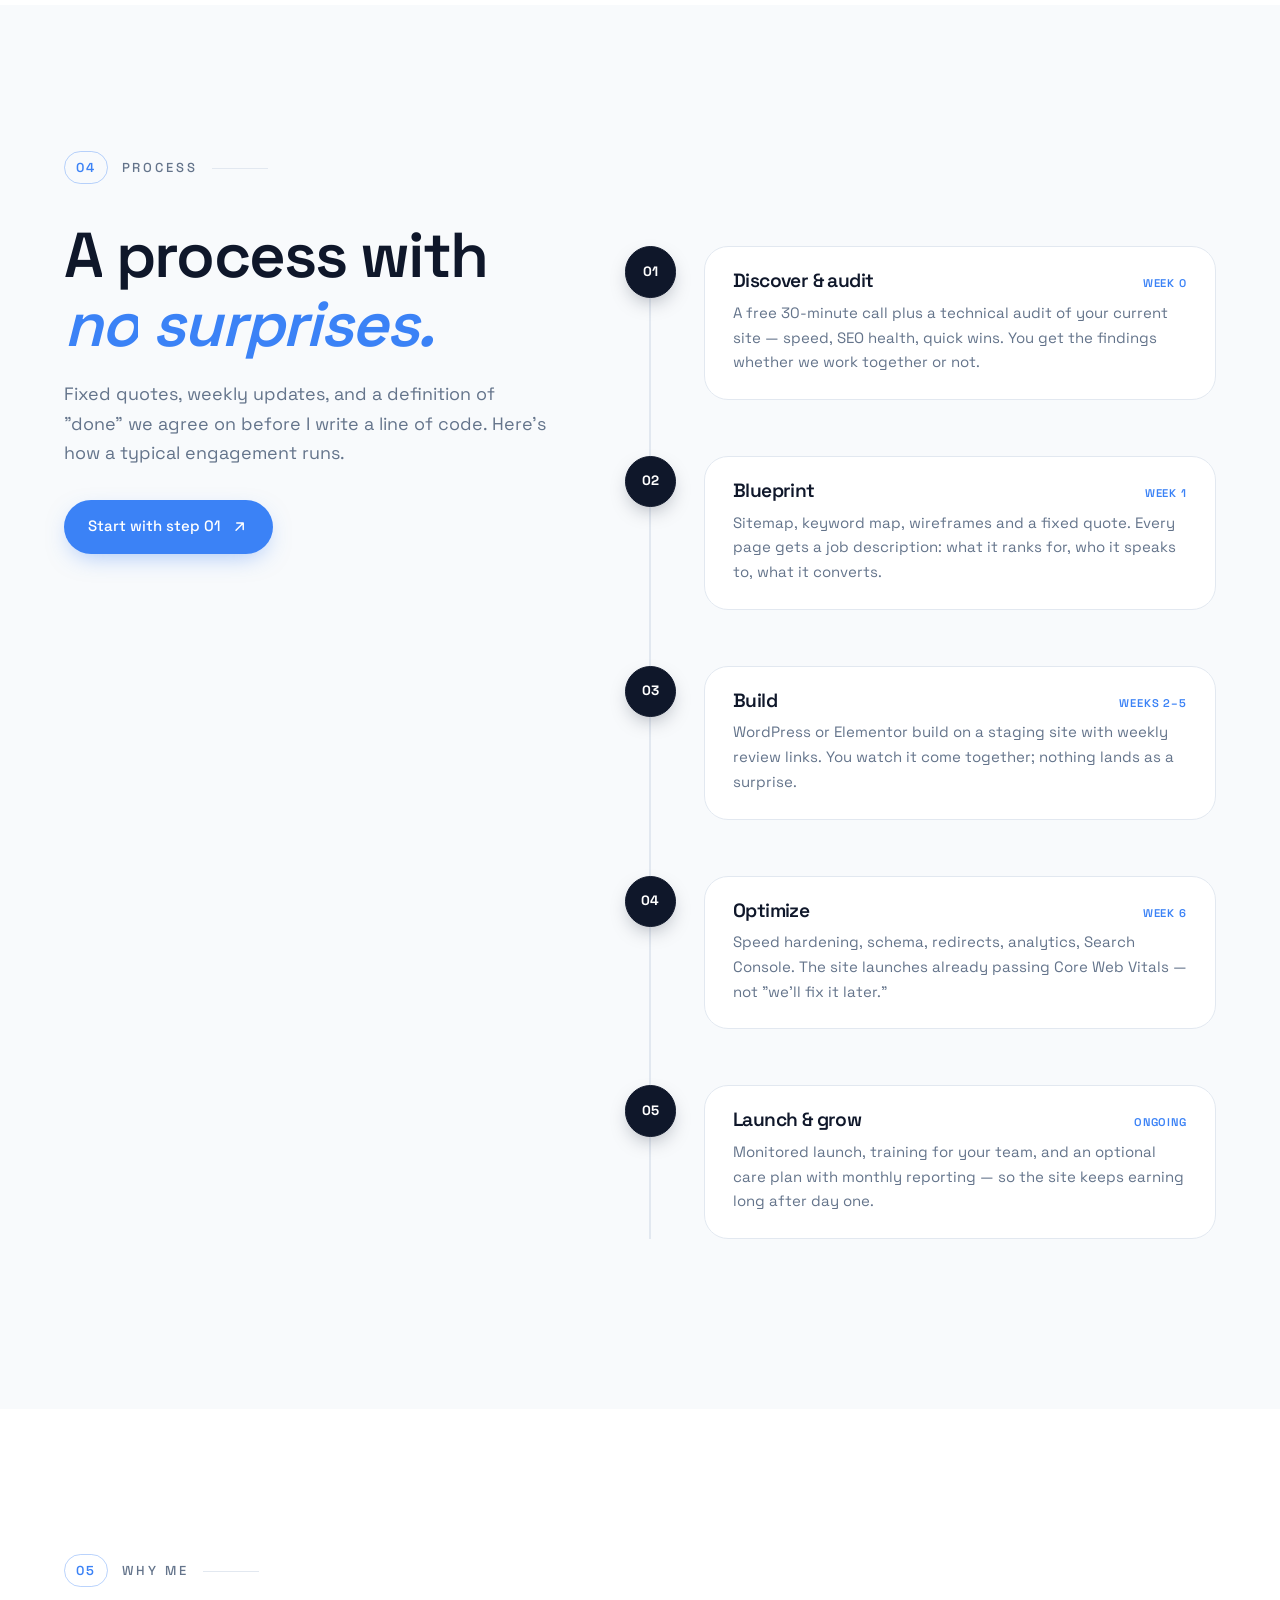
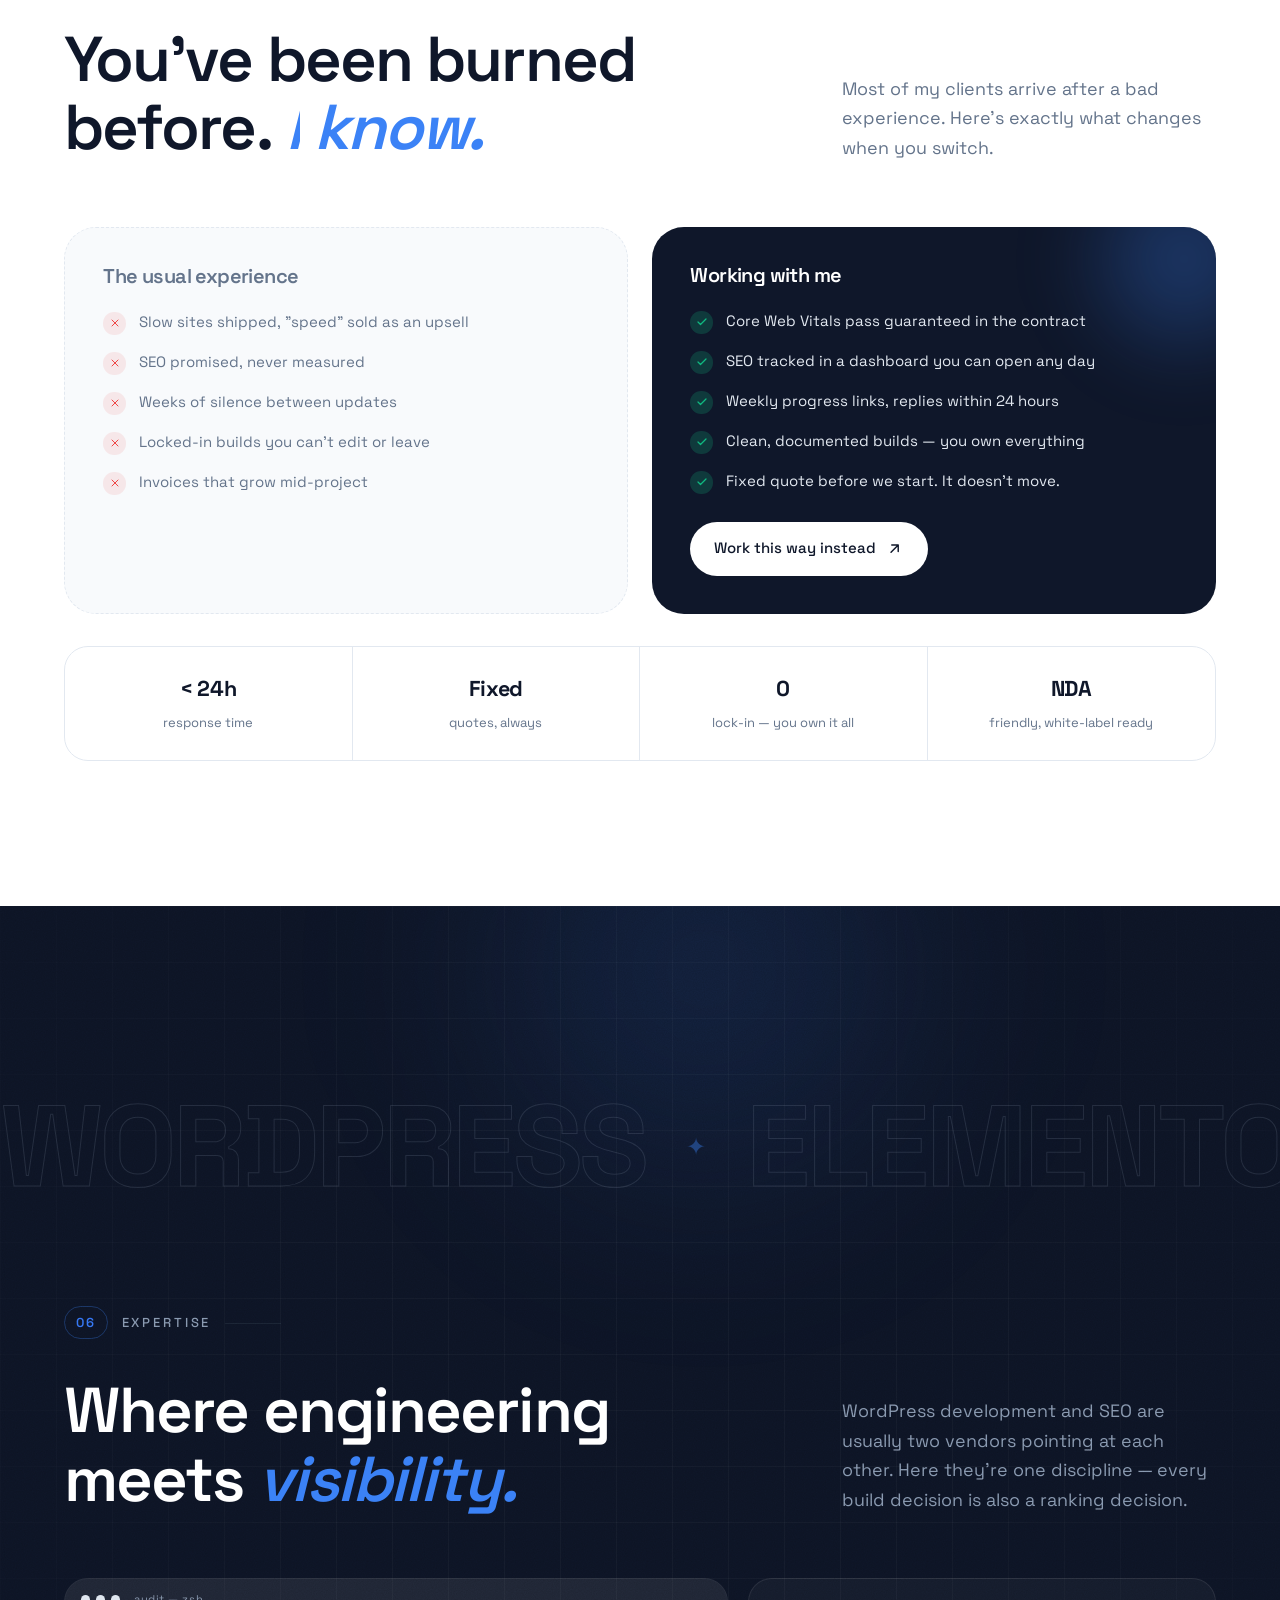
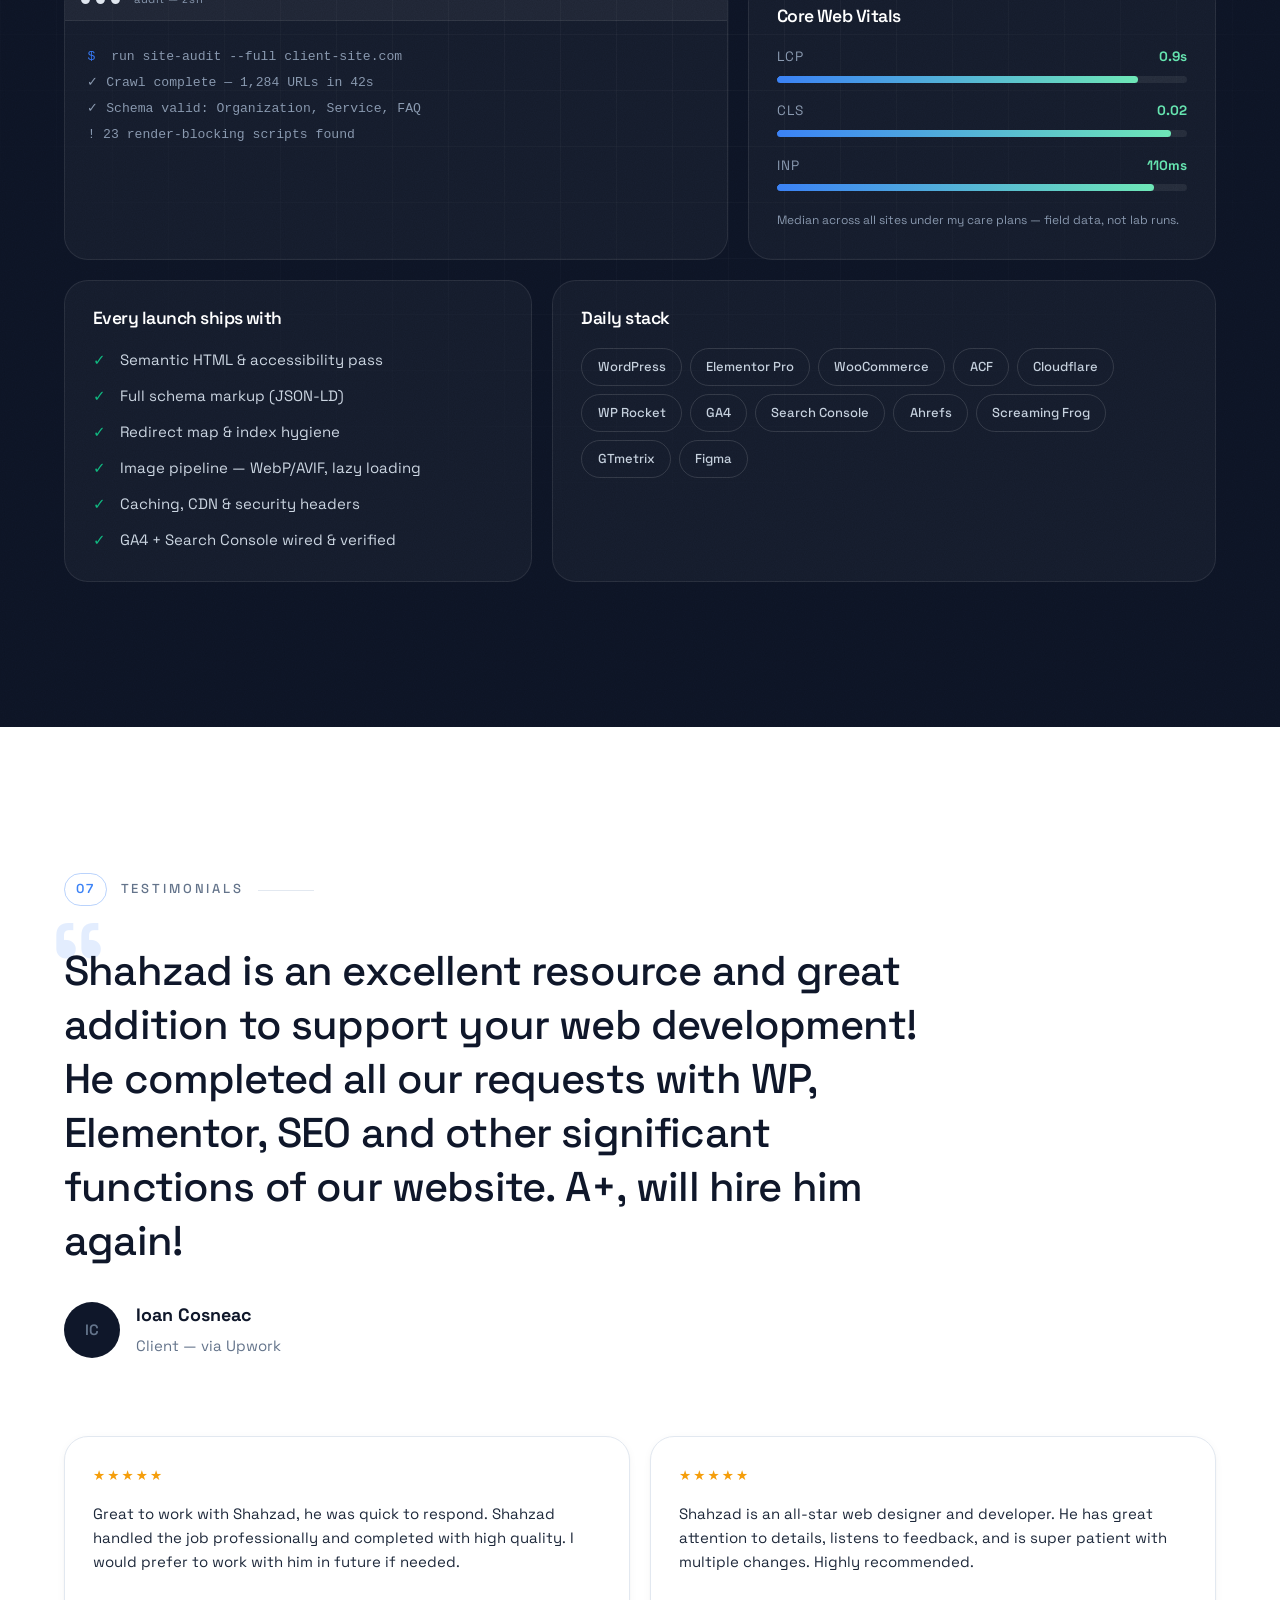
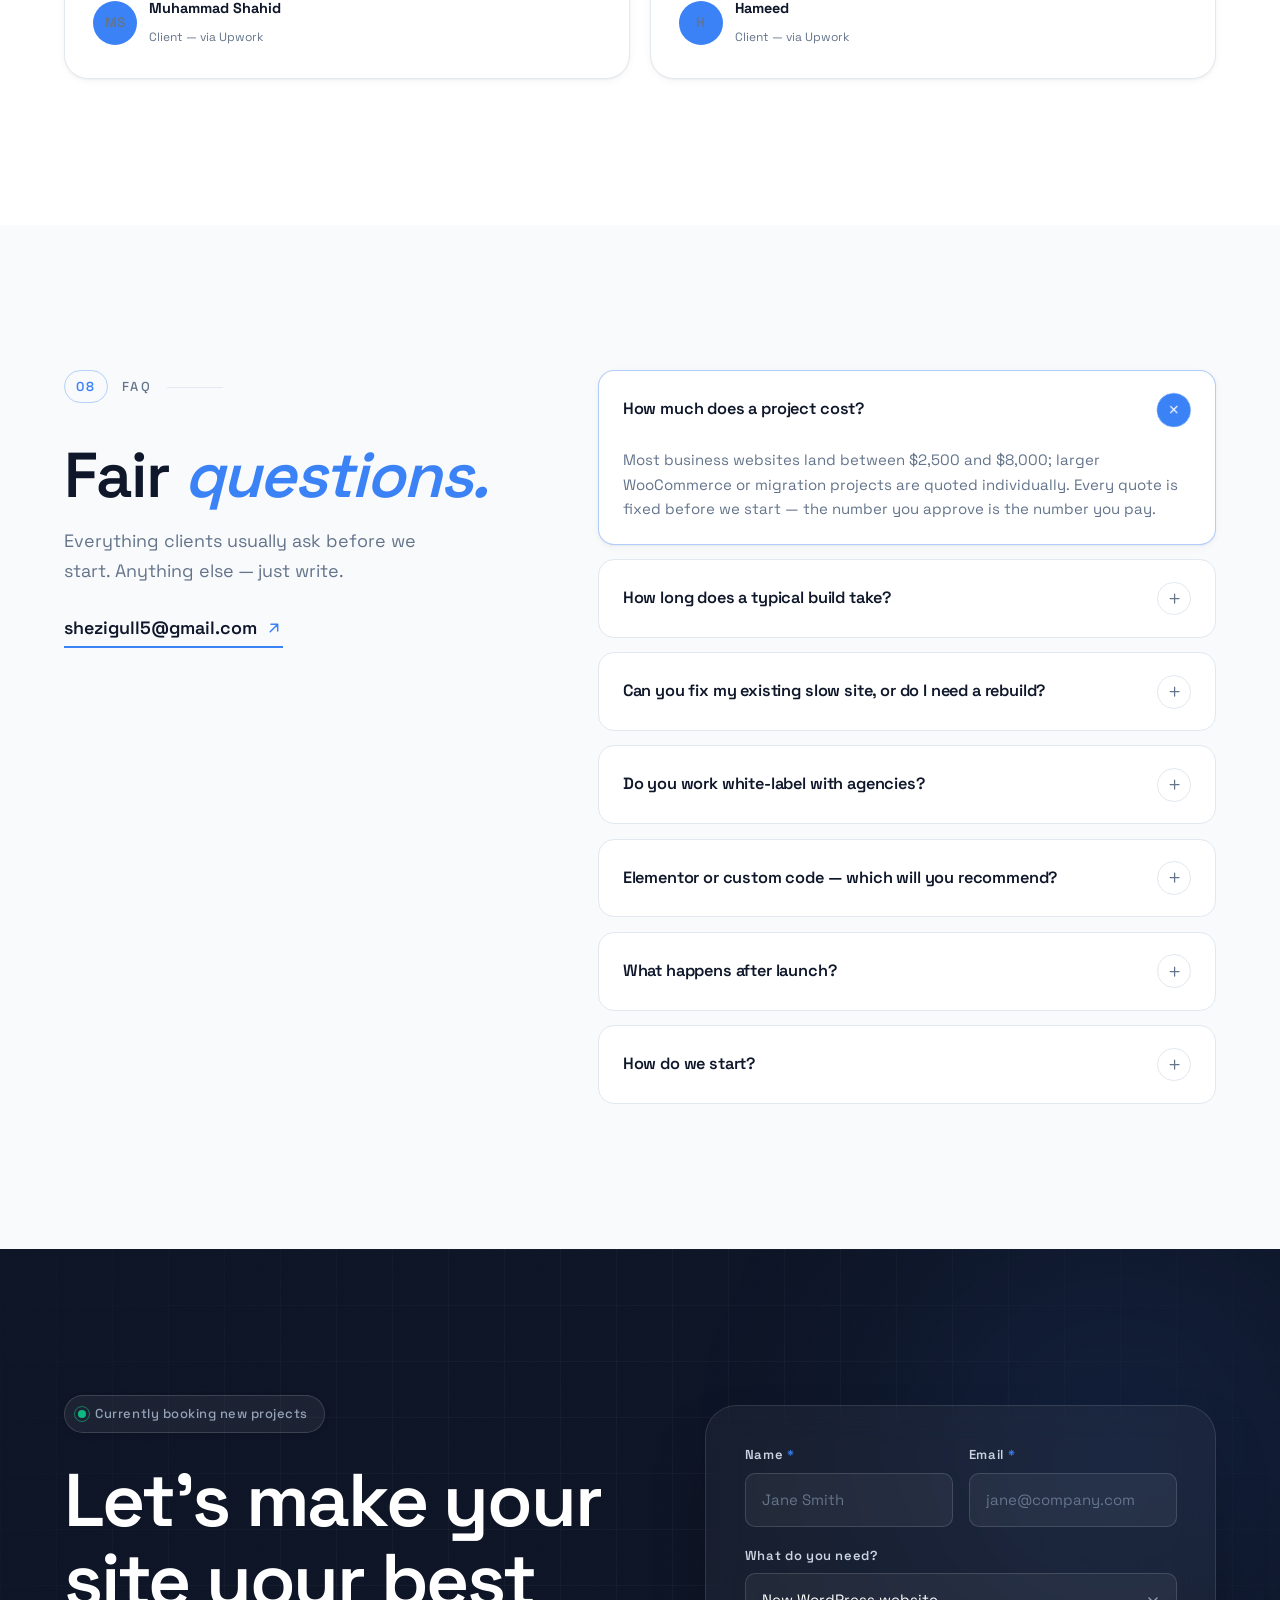
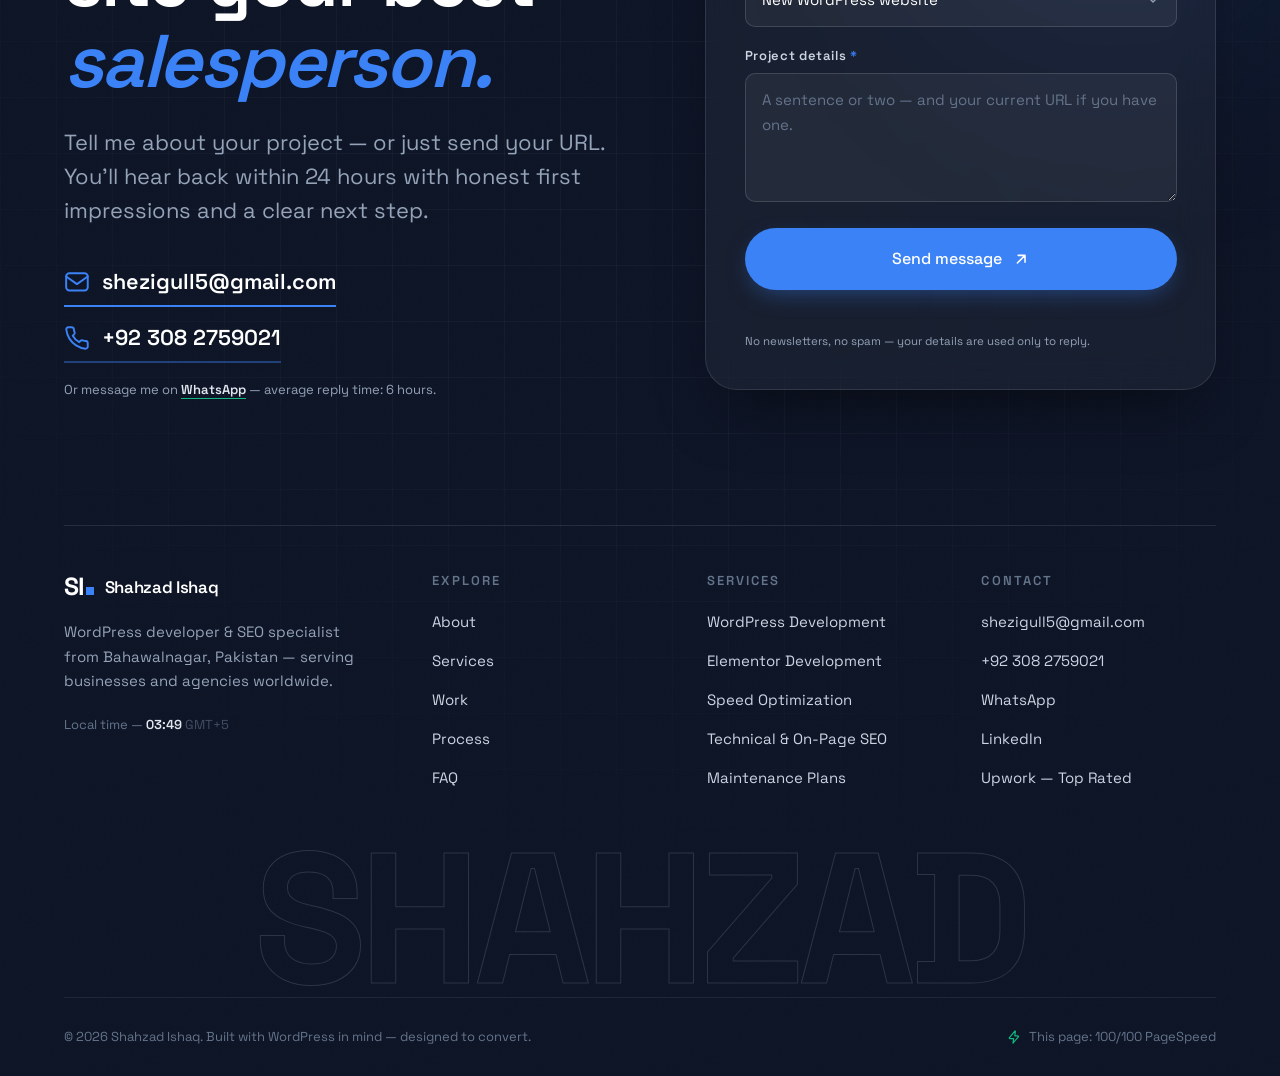
==== commit 05770a22: "Wire uploaded profile photo, add Regent Homes and Ultimate Labs projects - Optimize the uploaded 'Sh" ====
--- a/index.html
+++ b/index.html
@@ -294,7 +294,7 @@
                 <path id="sealCircle" d="M 50,50 m -36,0 a 36,36 0 1,1 72,0 a 36,36 0 1,1 -72,0"/>
               </defs>
               <text>
-                <textPath href="#sealCircle">TOP RATED ✦ UPWORK ✦ TOP RATED ✦ UPWORK ✦</textPath>
+                <textPath href="#sealCircle" textLength="226" lengthAdjust="spacingAndGlyphs">TOP RATED ✦ UPWORK ✦ TOP RATED ✦ UPWORK ✦</textPath>
               </text>
             </svg>
             <span class="seal-core" aria-hidden="true">
@@ -568,6 +568,68 @@
             <a class="case-link" href="https://otr-earthmover-tyre.pages.dev/" target="_blank" rel="noopener">Visit live site
               <svg viewBox="0 0 24 24" fill="none" stroke="currentColor" stroke-width="2" stroke-linecap="round" stroke-linejoin="round"><path d="M7 17L17 7M17 7H8M17 7v9"/></svg>
             </a>
+          </div>
+        </article>
+
+        <!-- Case 5 — Regent Homes -->
+        <article class="case reveal">
+          <div class="case-media">
+            <div class="browser-card case-browser">
+              <div class="browser-bar">
+                <span class="b-dot"></span><span class="b-dot"></span><span class="b-dot"></span>
+                <span class="b-url">regenthomes.com.au</span>
+              </div>
+              <div class="case-shot" data-scrollshot>
+                <img class="scrollshot" src="assets/img/projects/regenthomes.webp" alt="Regent Homes — full homepage of the Adelaide luxury home builder website" loading="lazy" width="1100" height="7873"/>
+              </div>
+            </div>
+            <span class="case-badge glass">
+              <svg viewBox="0 0 24 24" fill="none" stroke="currentColor" stroke-width="2.5" stroke-linecap="round" stroke-linejoin="round"><path d="M3 21h18M5 21V7l7-4 7 4v14M9 21v-6h6v6"/></svg>
+              Luxury builder
+            </span>
+          </div>
+          <div class="case-info">
+            <div class="case-tags"><span>WordPress</span><span>Elementor</span><span>Local SEO</span></div>
+            <h3 class="case-title">Regent Homes — luxury homes, presented like luxury</h3>
+            <p>One of Adelaide's most awarded custom home builders, building since 1991. A gallery-calm site where display homes, portfolio and HIA award showcases get the same care as the houses themselves.</p>
+            <ul class="case-metrics">
+              <li><strong>1991</strong><span>heritage brand</span></li>
+              <li><strong>HIA</strong><span>award showcase</span></li>
+              <li><strong>Display</strong><span>homes catalogue</span></li>
+            </ul>
+            <a class="case-link" href="https://regenthomes.com.au/" target="_blank" rel="noopener">Visit live site
+              <svg viewBox="0 0 24 24" fill="none" stroke="currentColor" stroke-width="2" stroke-linecap="round" stroke-linejoin="round"><path d="M7 17L17 7M17 7H8M17 7v9"/></svg>
+            </a>
+          </div>
+        </article>
+
+        <!-- Case 6 — Ultimate Labs -->
+        <article class="case case-flip reveal">
+          <div class="case-media">
+            <div class="browser-card case-browser">
+              <div class="browser-bar">
+                <span class="b-dot"></span><span class="b-dot"></span><span class="b-dot"></span>
+                <span class="b-url">ultimatelabsx.com</span>
+              </div>
+              <div class="case-shot" data-scrollshot>
+                <img class="scrollshot" src="assets/img/projects/ultimatelabs.webp" alt="Ultimate Labs — homepage design for the controlled research-supply brand" loading="lazy" width="1100" height="1668"/>
+              </div>
+            </div>
+            <span class="case-badge glass">
+              <svg viewBox="0 0 24 24" fill="none" stroke="currentColor" stroke-width="2.5" stroke-linecap="round" stroke-linejoin="round"><rect x="3" y="11" width="18" height="11" rx="2"/><path d="M7 11V7a5 5 0 0 1 10 0v4"/></svg>
+              Private preview
+            </span>
+          </div>
+          <div class="case-info">
+            <div class="case-tags"><span>WordPress</span><span>Editorial Design</span><span>Gated Access</span></div>
+            <h3 class="case-title">Ultimate Labs — a supplier that declines more than it accepts</h3>
+            <p>A restrained, editorial site for a controlled research-supply brand — serif typography, application-gated access and compliance-first copy, where trust is the entire product.</p>
+            <ul class="case-metrics">
+              <li><strong>Gated</strong><span>application access</span></li>
+              <li><strong>Editorial</strong><span>serif design system</span></li>
+              <li><strong>B2B</strong><span>research audience</span></li>
+            </ul>
+            <span class="case-link case-link-muted">Currently in private preview</span>
           </div>
         </article>
 
--- a/css/style.css
+++ b/css/style.css
@@ -941,6 +941,8 @@
 }
 .case-link:hover { color: var(--blue); }
 .case-link:hover svg { transform: translate(3px, -3px); }
+.case-link-muted { color: var(--muted); cursor: default; }
+.case-link-muted:hover { color: var(--muted); }
 
 /* ==========================================================================
    07 · PROCESS
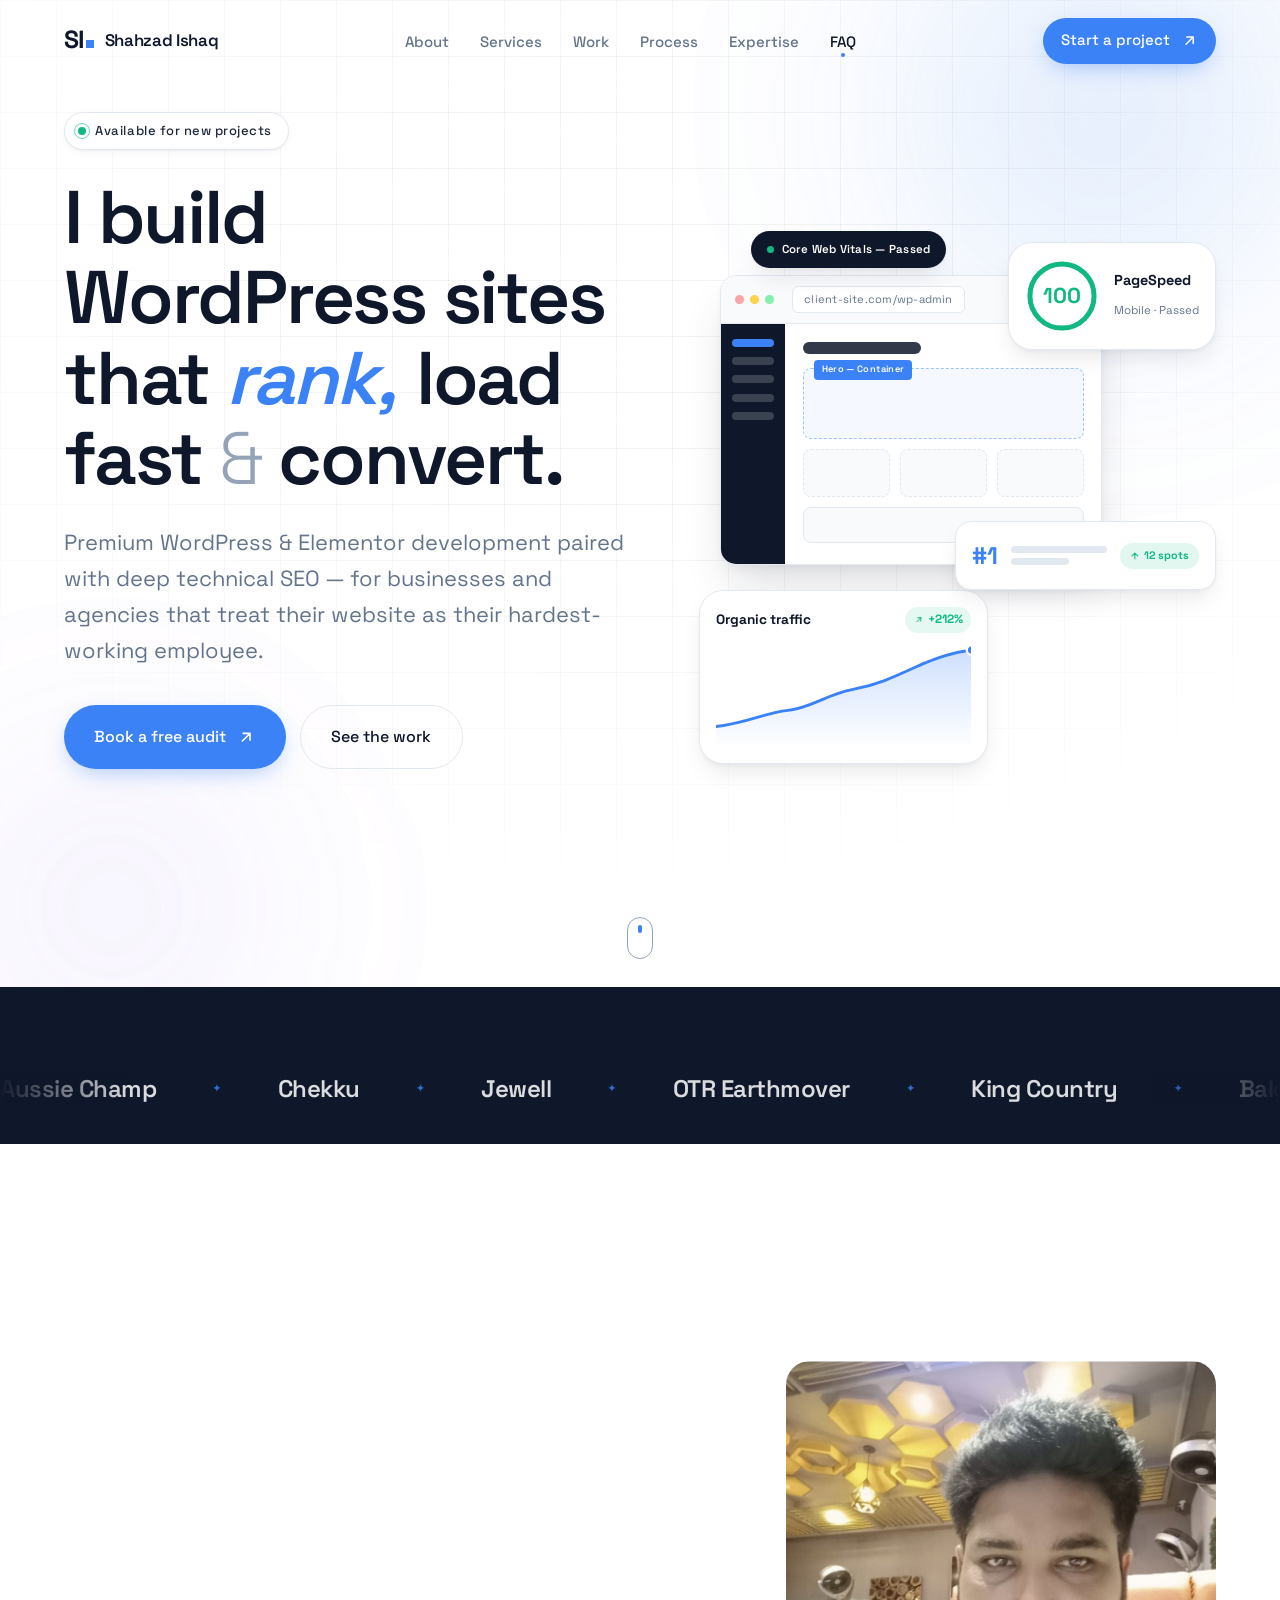
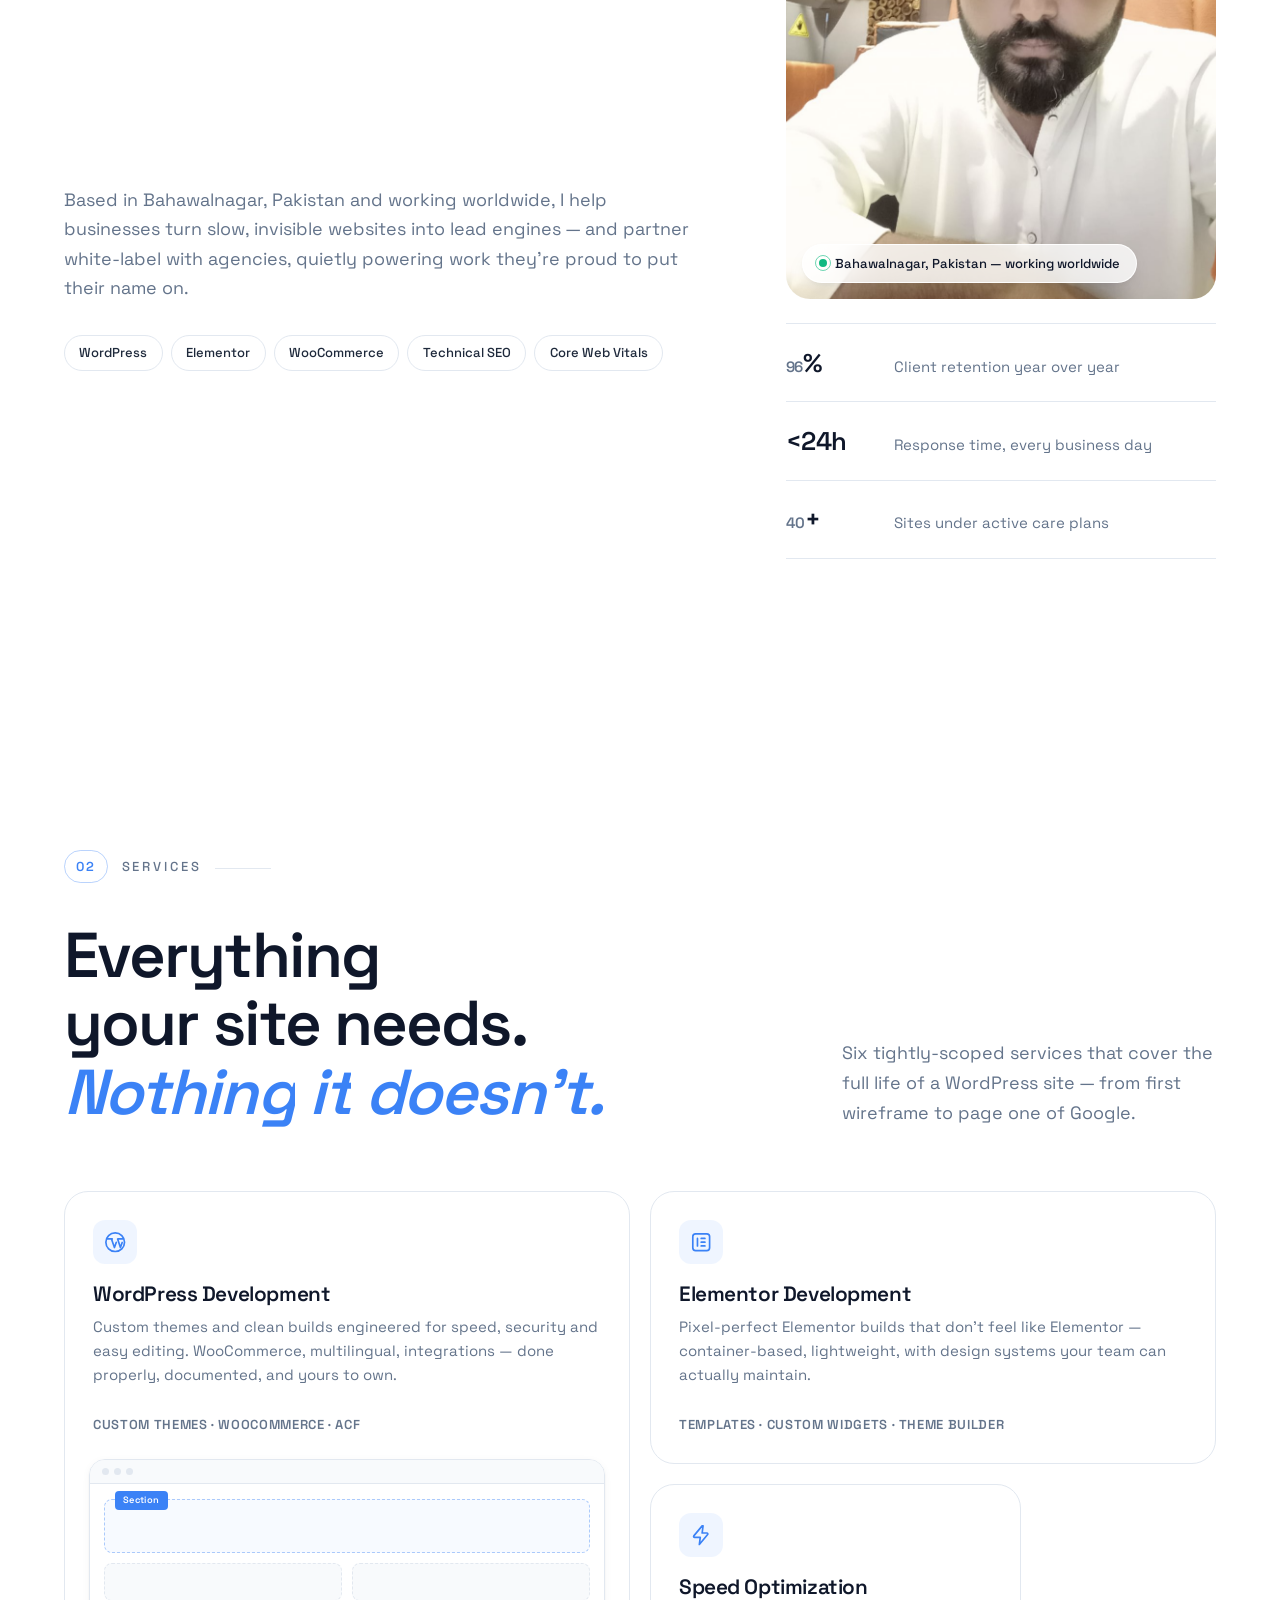
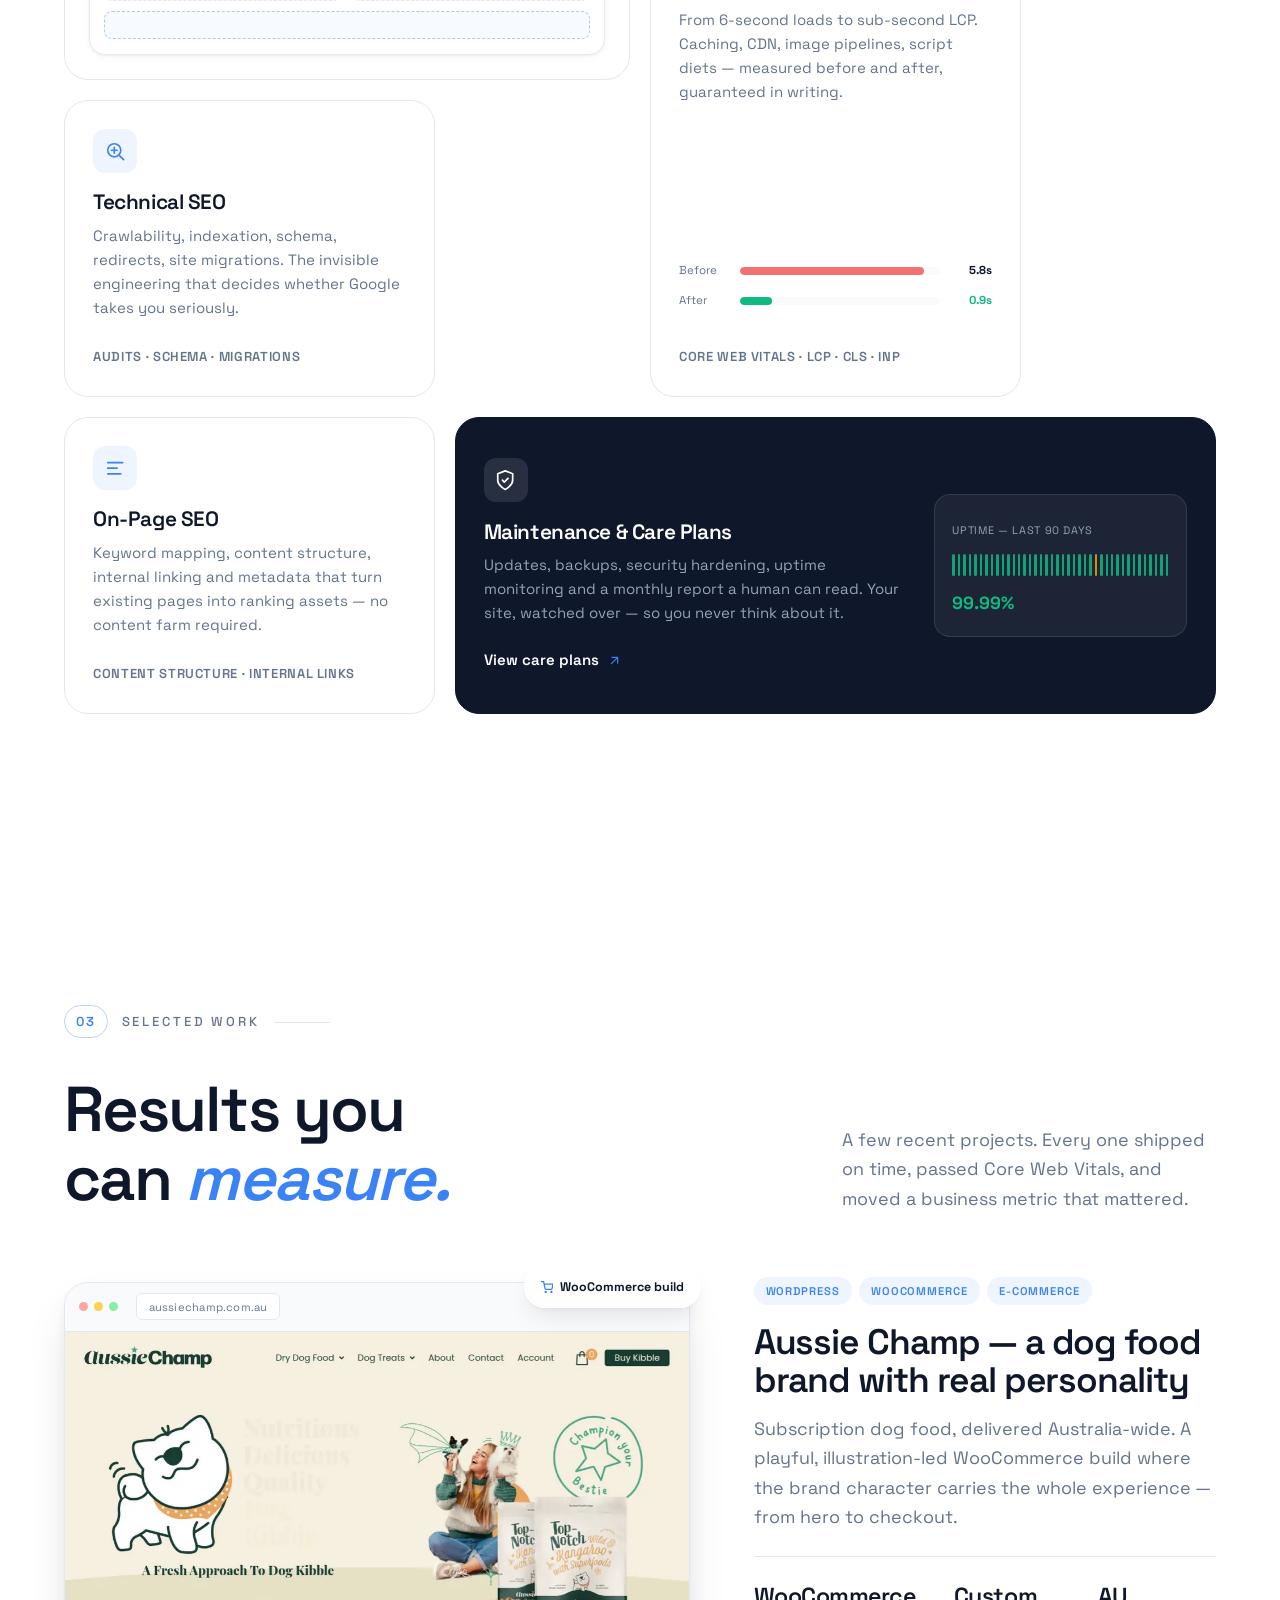
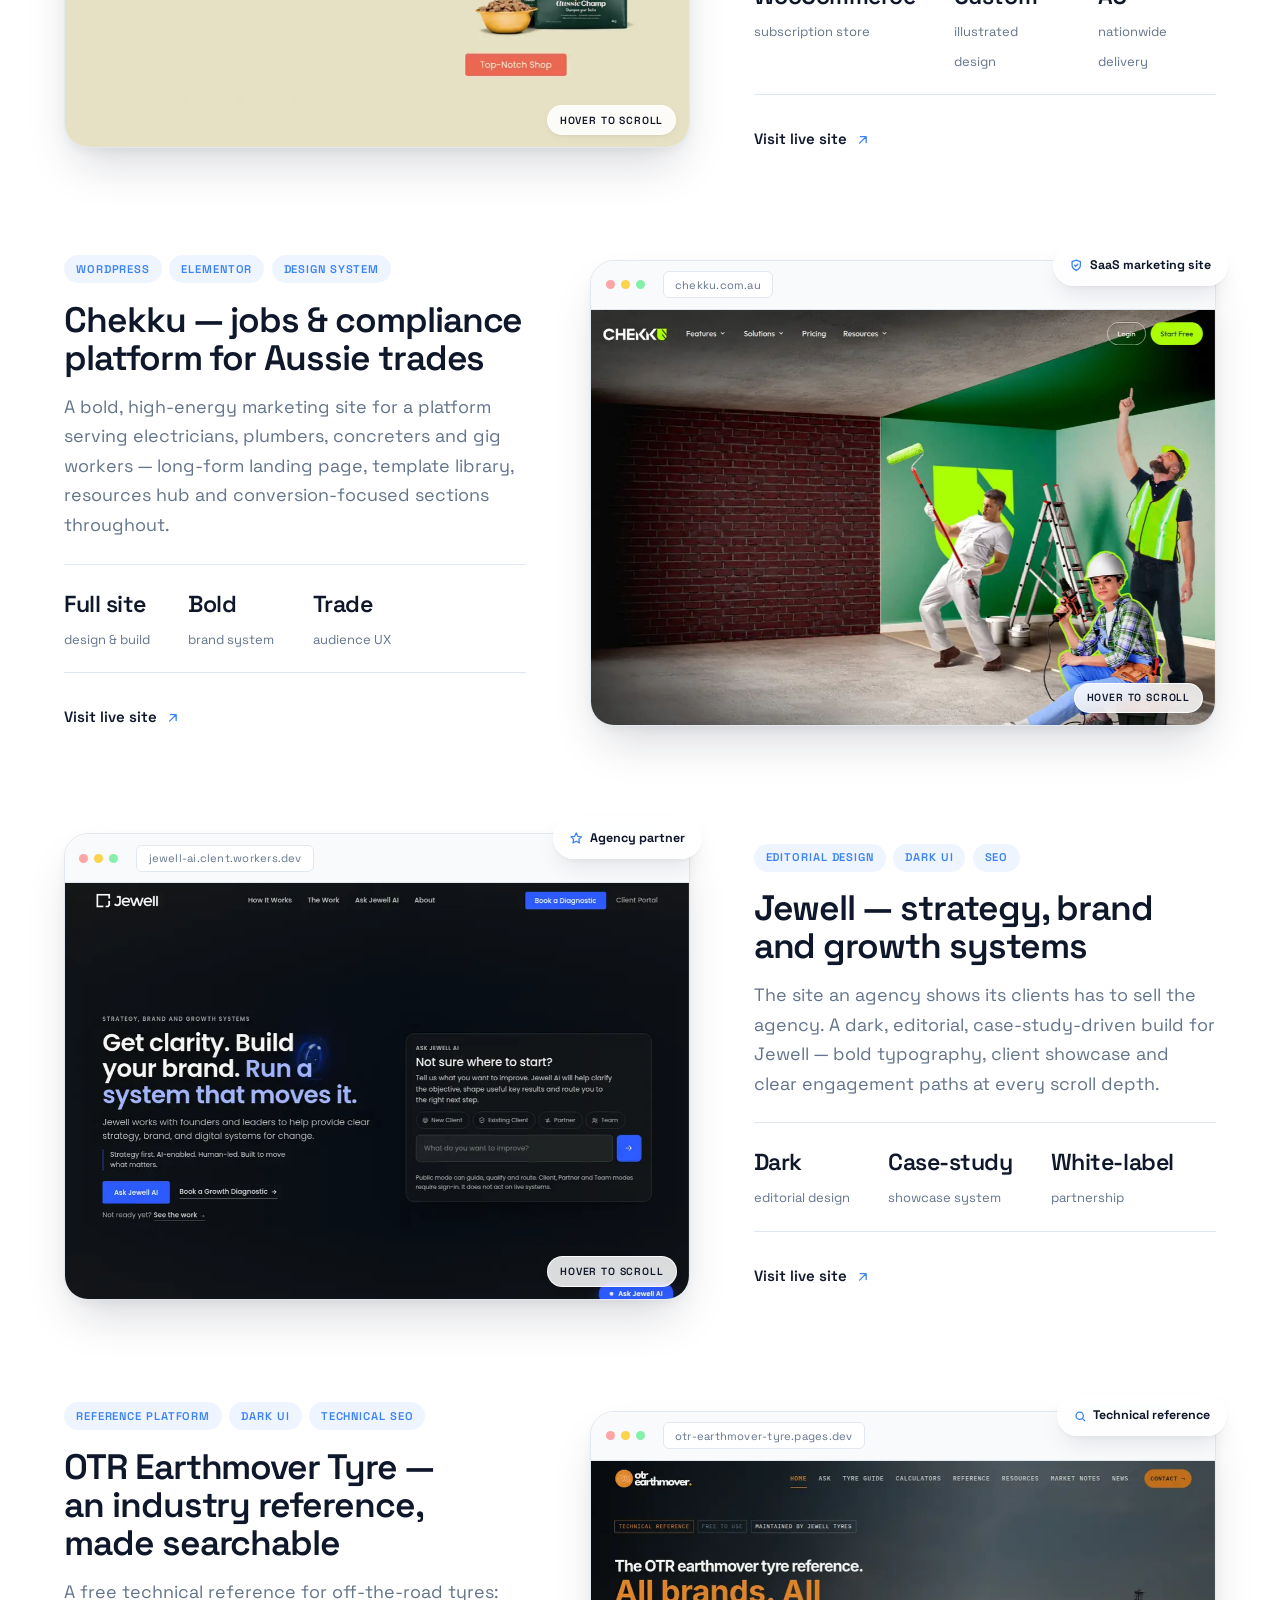
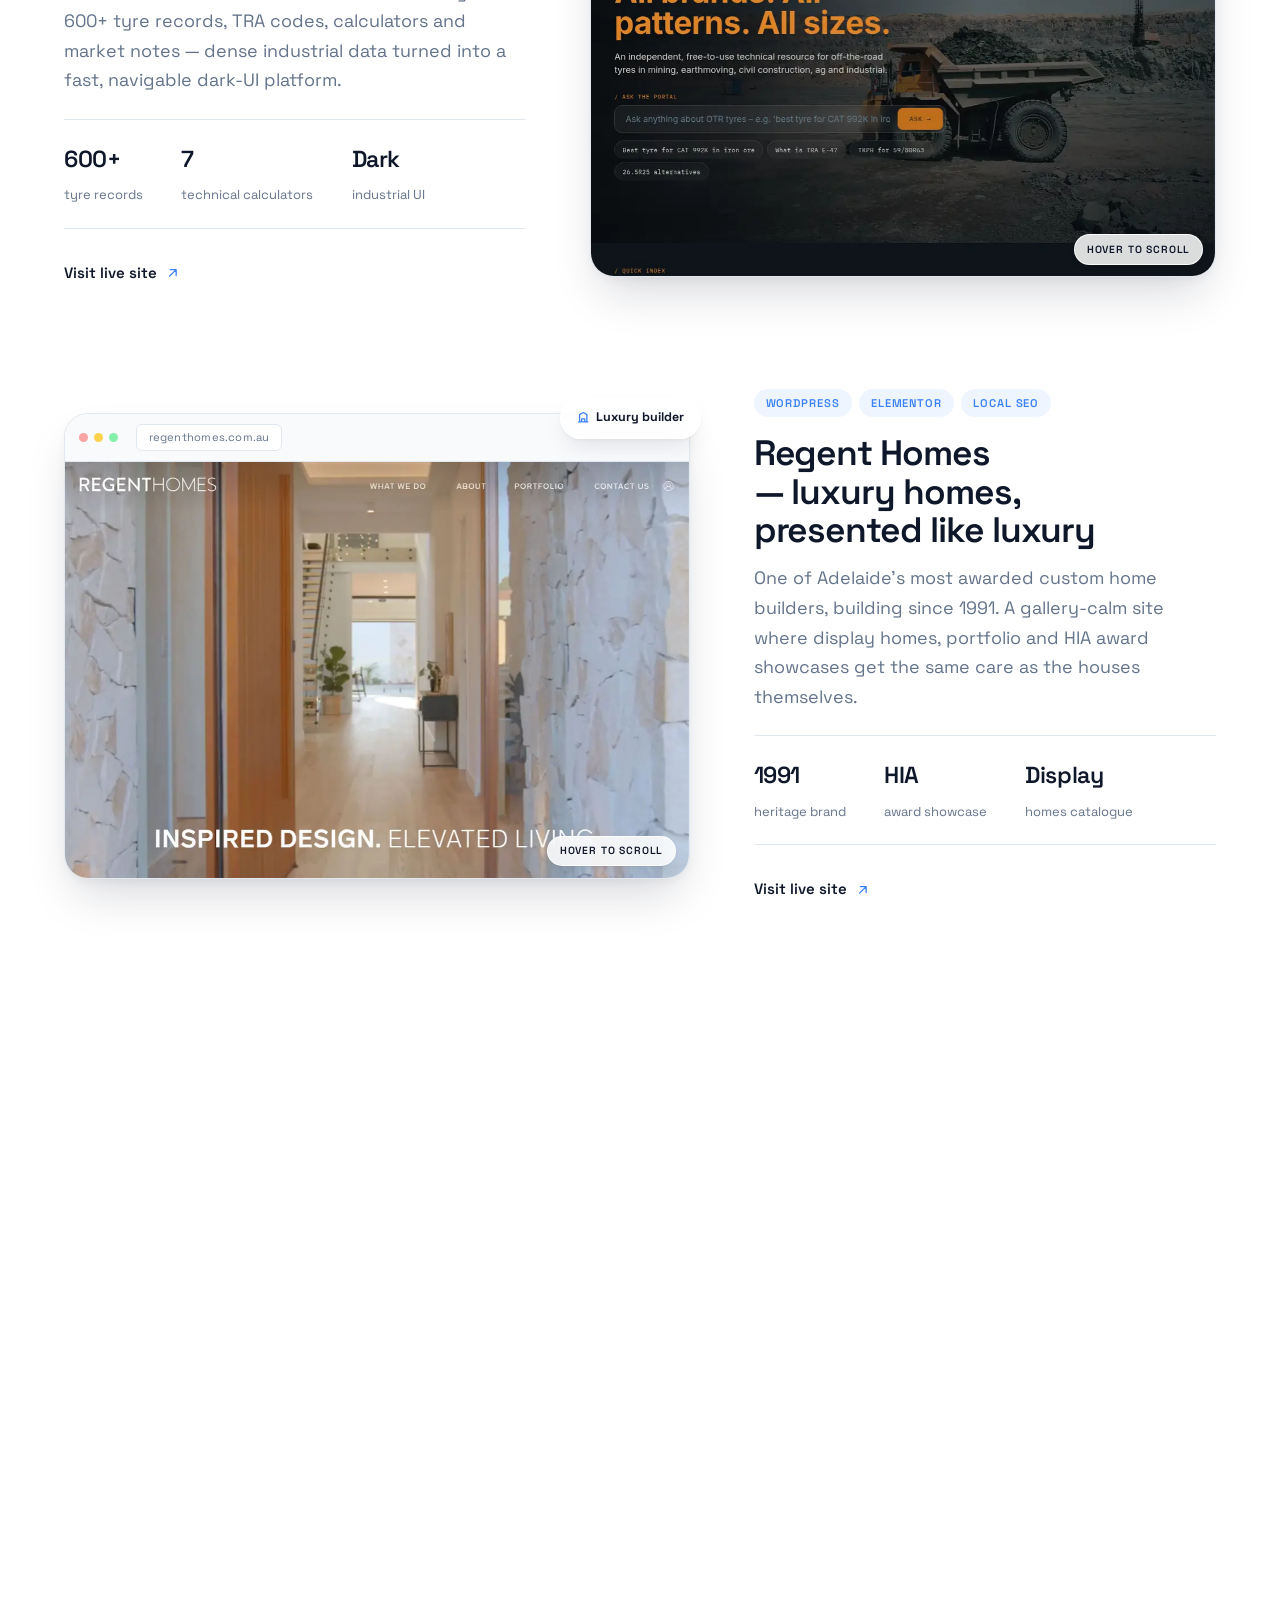
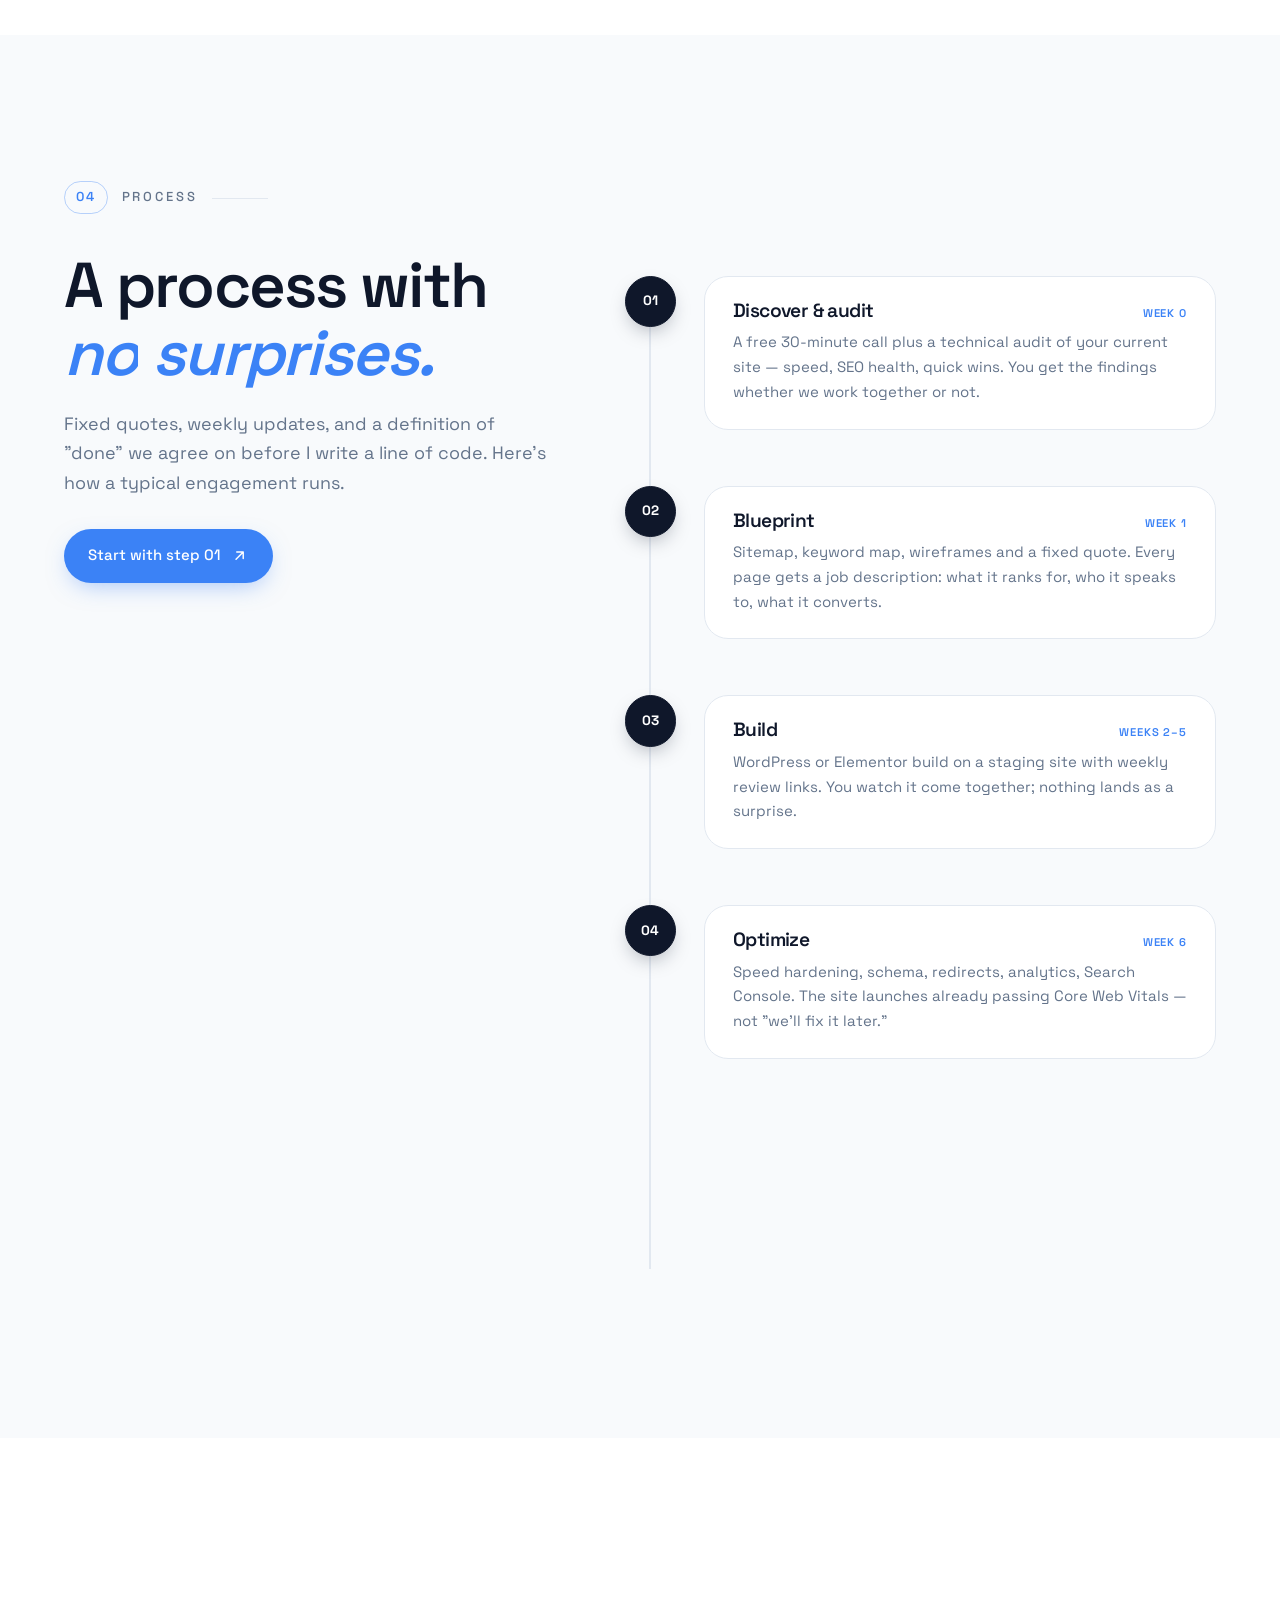
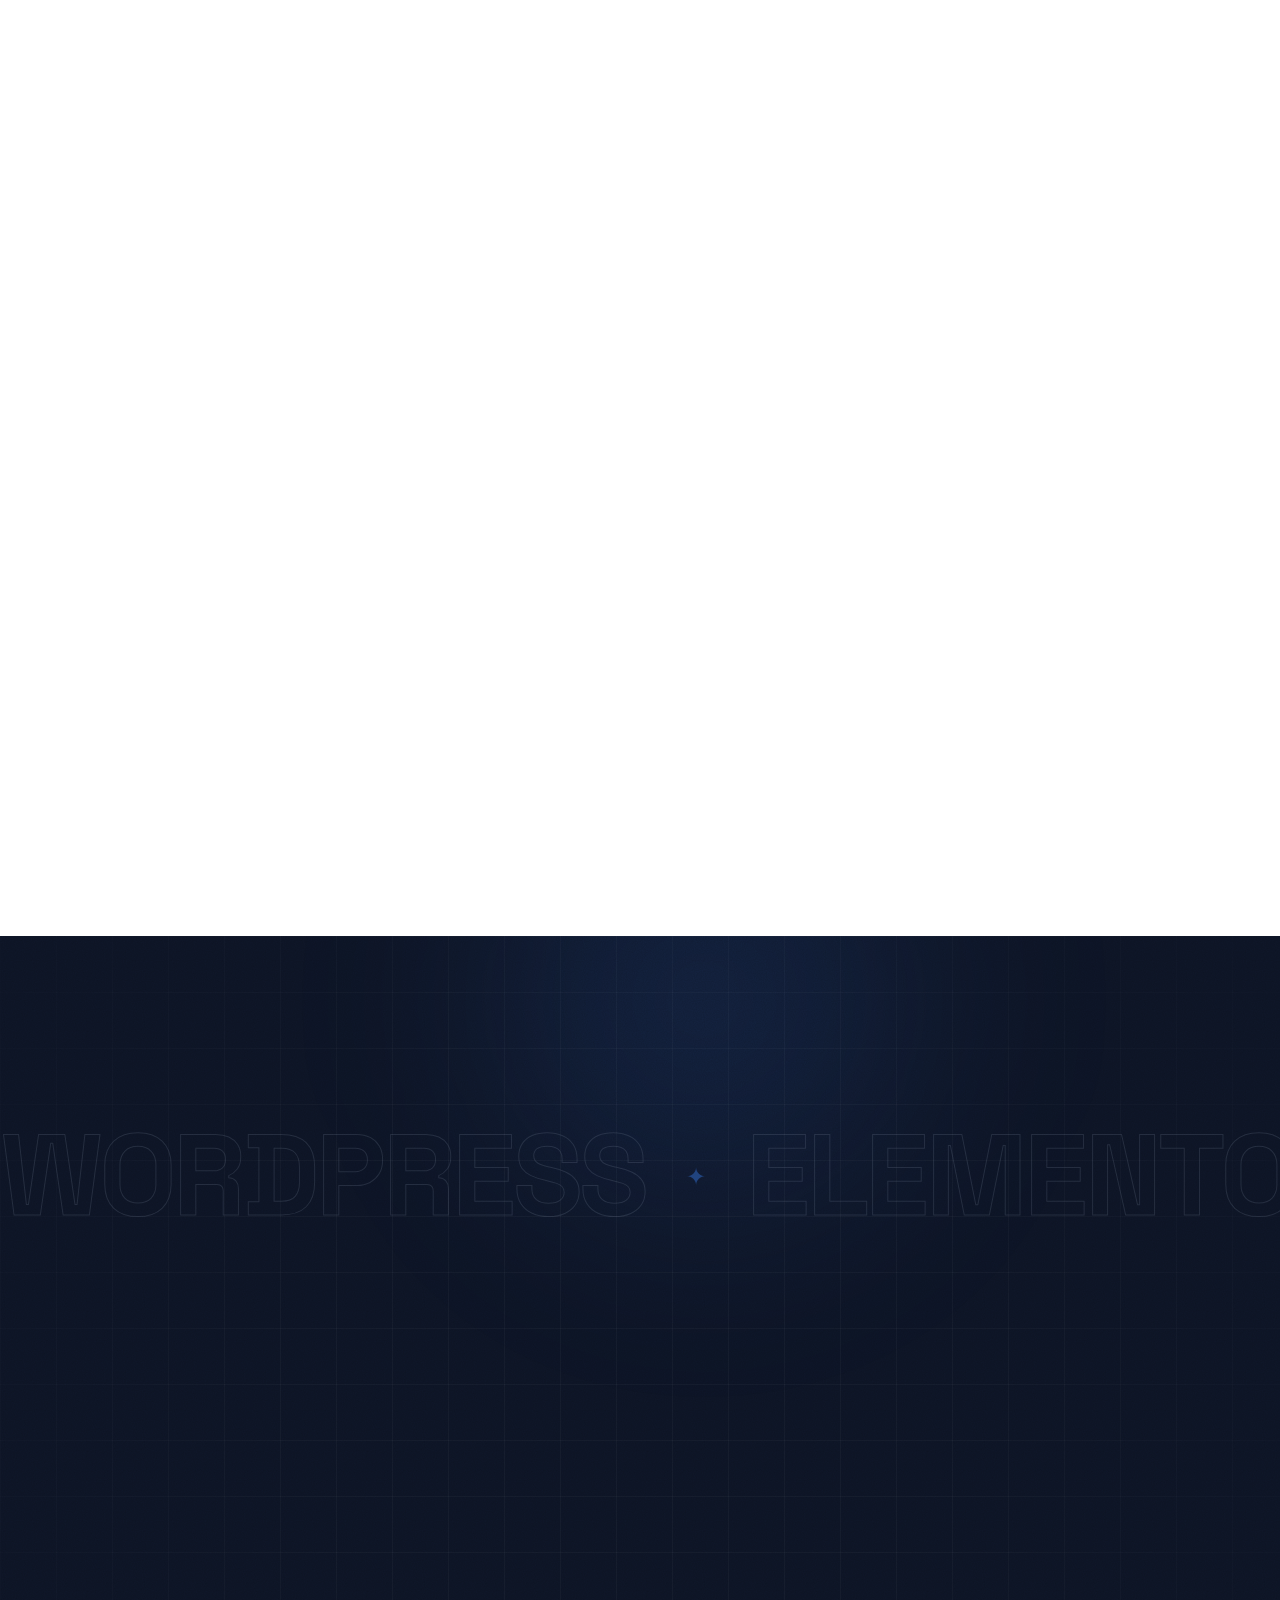
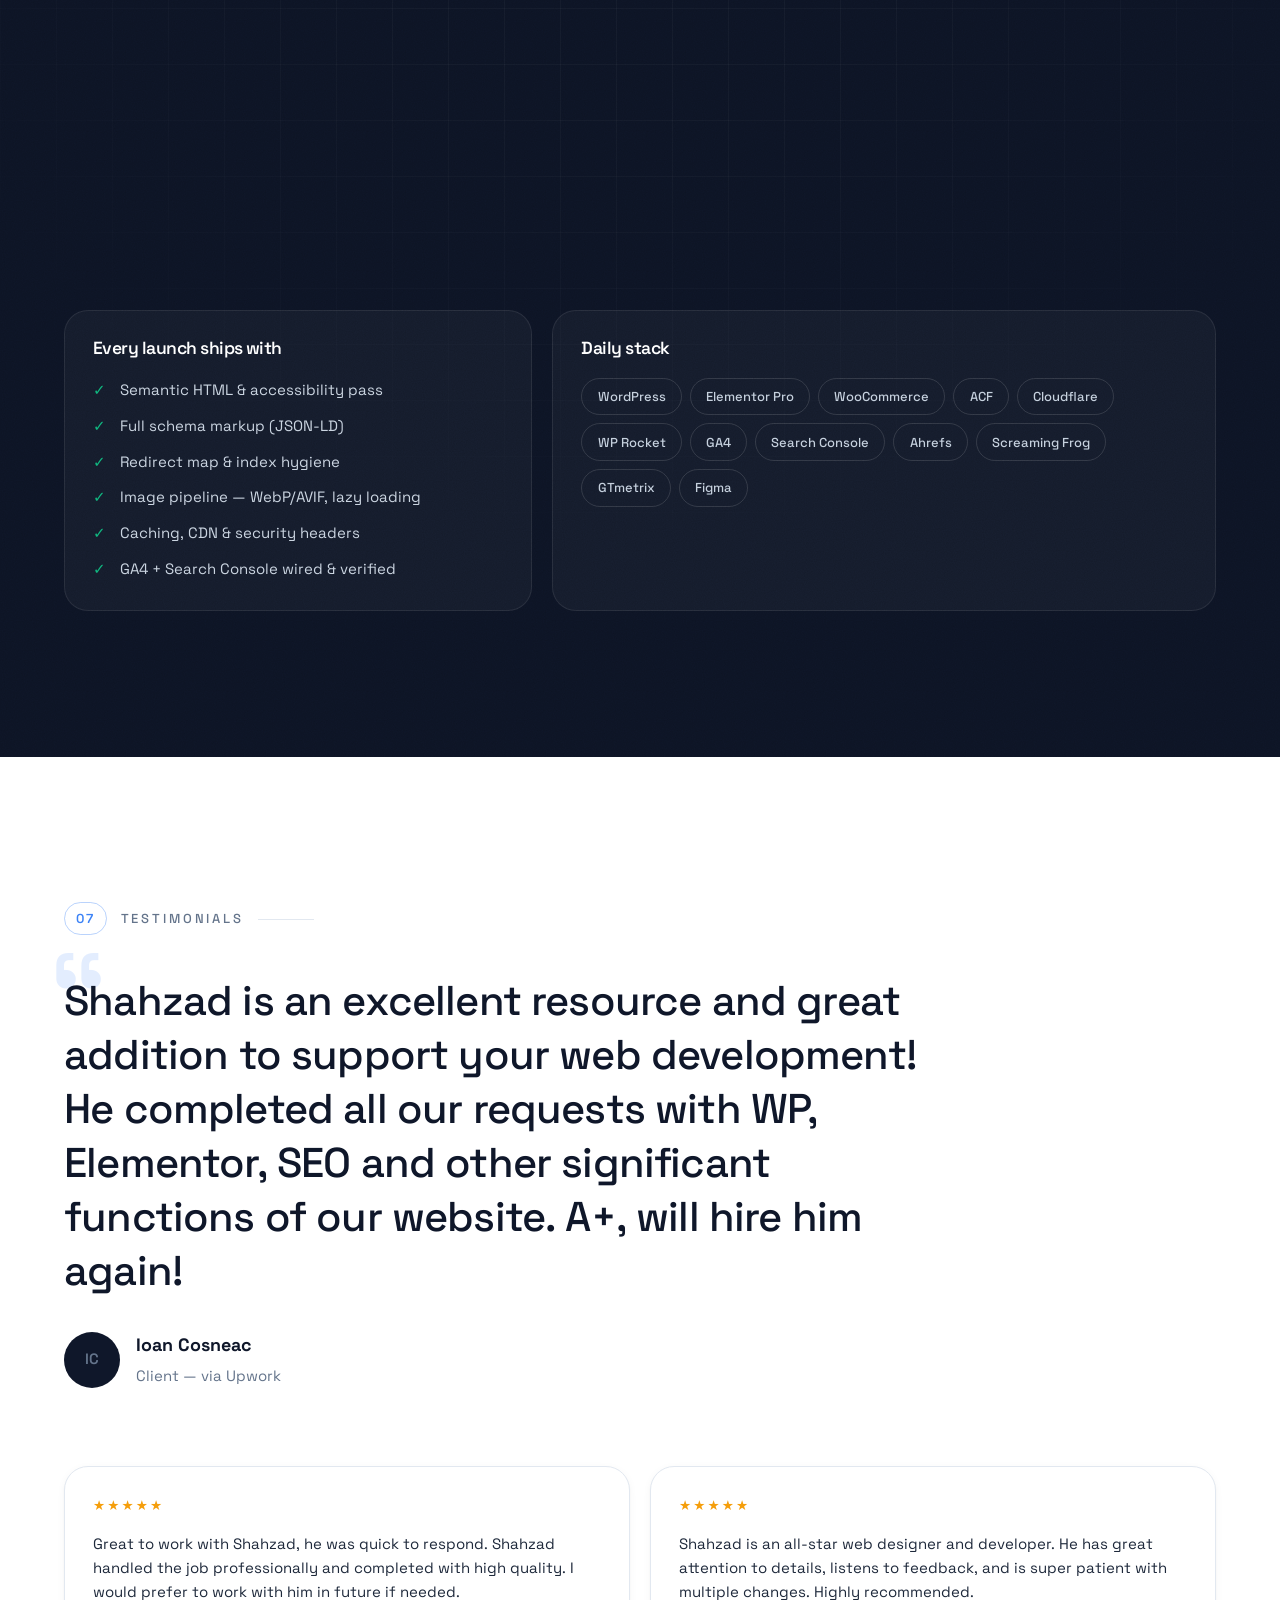
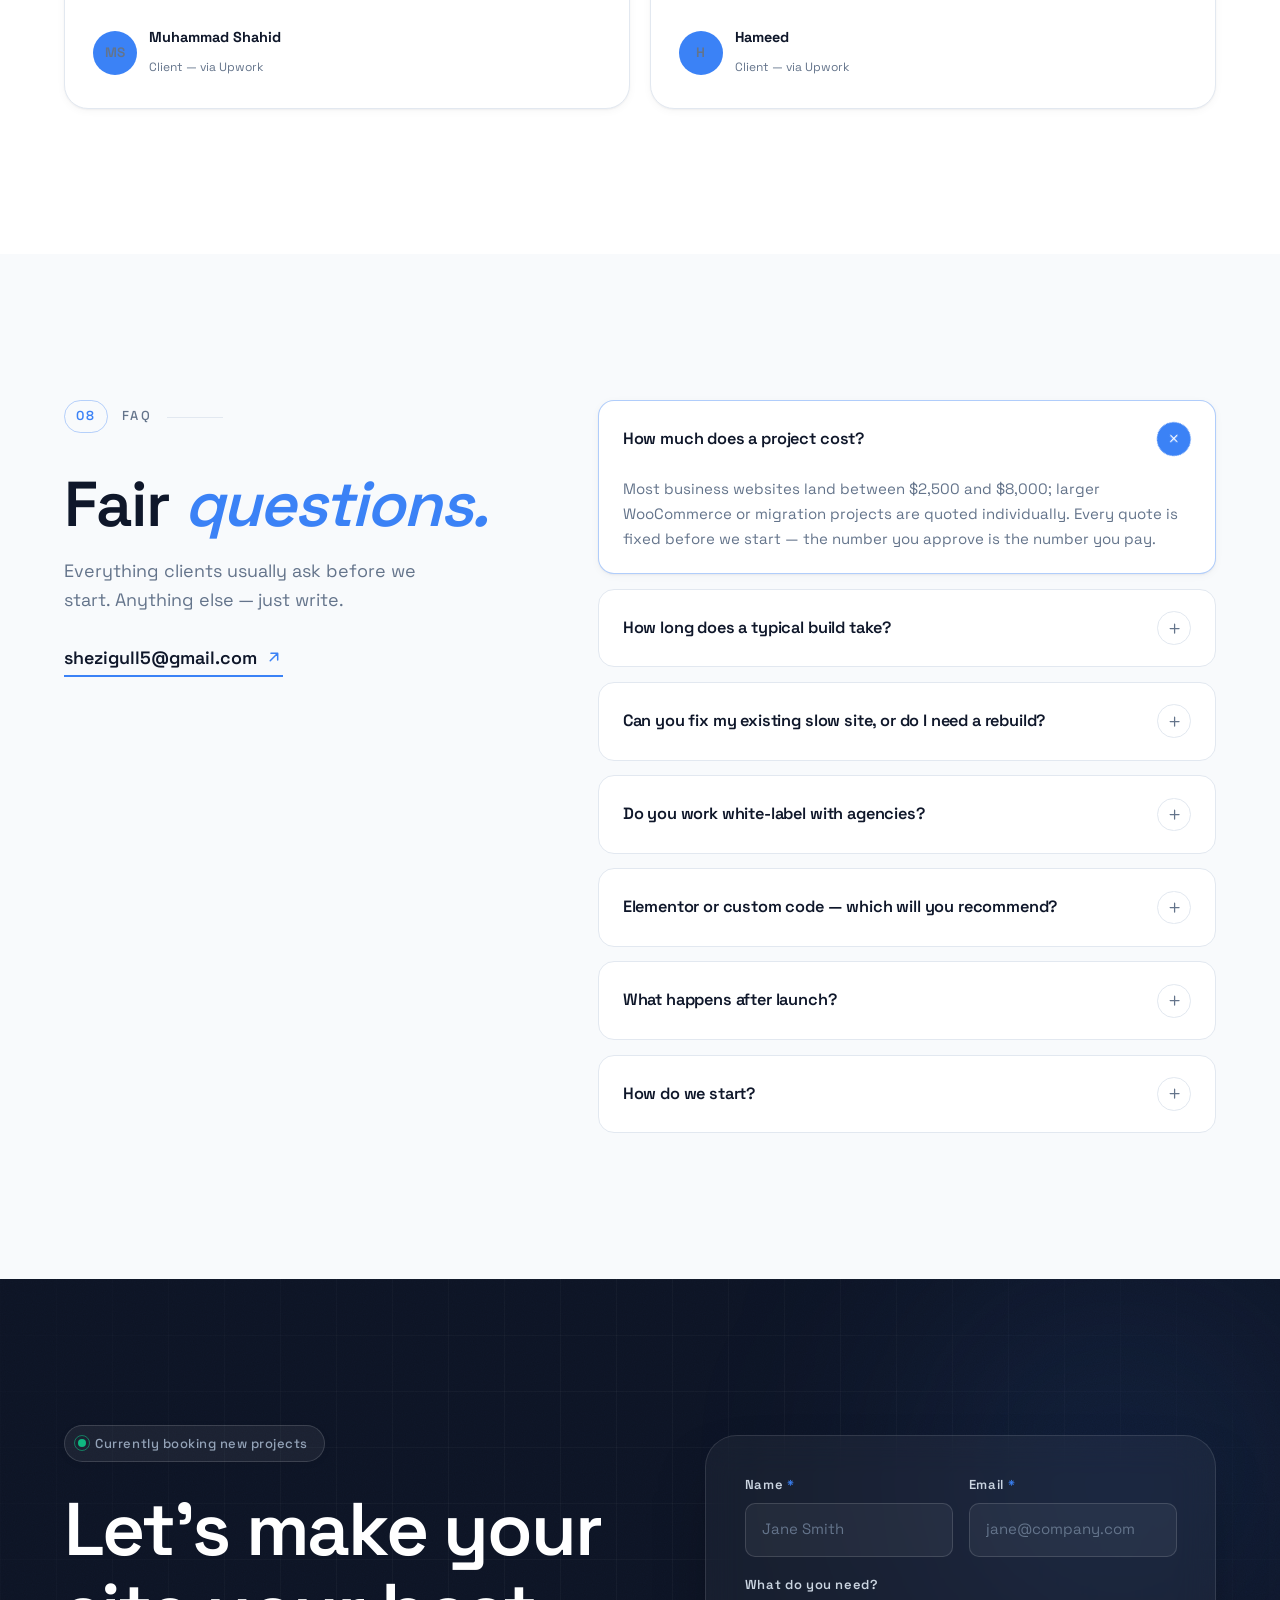
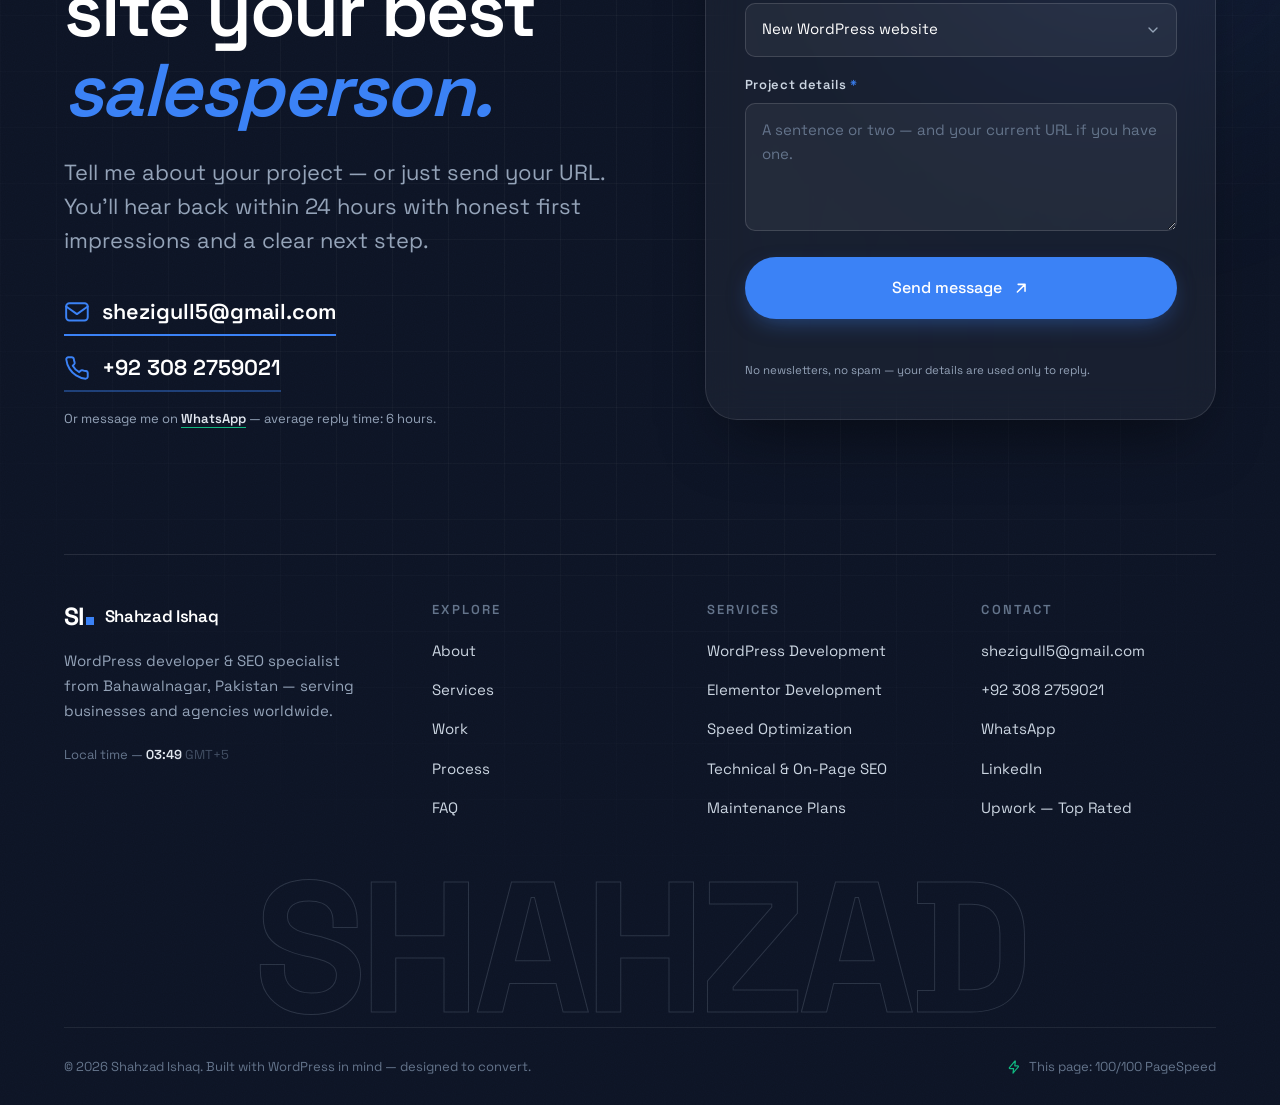
==== commit 3f3f841a: "Fix About photo never revealing and unequal project image widths - The portrait's reveal animation c" ====
--- a/index.html
+++ b/index.html
@@ -280,8 +280,10 @@
         </div>
 
         <div class="about-visual">
-          <figure class="portrait img-reveal reveal">
-            <img src="assets/img/shahzad.jpg" alt="Shahzad Ishaq — WordPress developer and SEO specialist" loading="lazy" width="900" height="1125"/>
+          <figure class="portrait reveal">
+            <div class="img-clip">
+              <img src="assets/img/shahzad.jpg" alt="Shahzad Ishaq — WordPress developer and SEO specialist" loading="lazy" width="900" height="1200"/>
+            </div>
             <figcaption class="portrait-chip glass">
               <span class="pulse-dot"></span> Bahawalnagar, Pakistan — working worldwide
             </figcaption>
--- a/css/style.css
+++ b/css/style.css
@@ -687,17 +687,22 @@
   position: relative; border-radius: var(--radius-lg); overflow: hidden;
   aspect-ratio: 4 / 5;
 }
+/* clip animates on an inner wrapper — clipping the observed element itself
+   makes IntersectionObserver report it as non-intersecting, so it never reveals */
+.portrait .img-clip {
+  position: absolute; inset: 0;
+  clip-path: inset(0 0 100% 0);
+  transition: clip-path 1s var(--ease-out);
+}
+.portrait.is-in .img-clip { clip-path: inset(0 0 0% 0); }
 .portrait img {
   width: 100%; height: 100%; object-fit: cover;
   filter: grayscale(30%);
   transform: scale(1.06);
   transition: transform 1.2s var(--ease-out), filter 0.6s;
 }
+.portrait.is-in img { transform: scale(1.01); }
 .portrait:hover img { filter: grayscale(0%); transform: scale(1.01); }
-
-.img-reveal { clip-path: inset(0 0 100% 0); transition: clip-path 1s var(--ease-out); }
-.img-reveal.is-in { clip-path: inset(0 0 0% 0); }
-.img-reveal.is-in img { transform: scale(1.01); }
 
 .portrait-chip {
   position: absolute; left: 1rem; bottom: 1rem;
@@ -864,6 +869,7 @@
   gap: clamp(2rem, 5vw, 4.5rem);
   align-items: center;
 }
+.case-flip { grid-template-columns: minmax(0, 0.85fr) minmax(0, 1.15fr); }
 .case-flip .case-media { order: 2; }
 .case-flip .case-info { order: 1; }
 
@@ -1536,7 +1542,7 @@
     transition-duration: 0.01ms !important;
   }
   .reveal, [data-split] .word > span { opacity: 1; transform: none; }
-  .img-reveal { clip-path: none; }
+  .portrait .img-clip { clip-path: none; }
   .marquee-track { animation: none; flex-wrap: wrap; justify-content: center; }
   .ring-value, .chart-line { stroke-dashoffset: 0; }
   .chart-area { opacity: 1; }
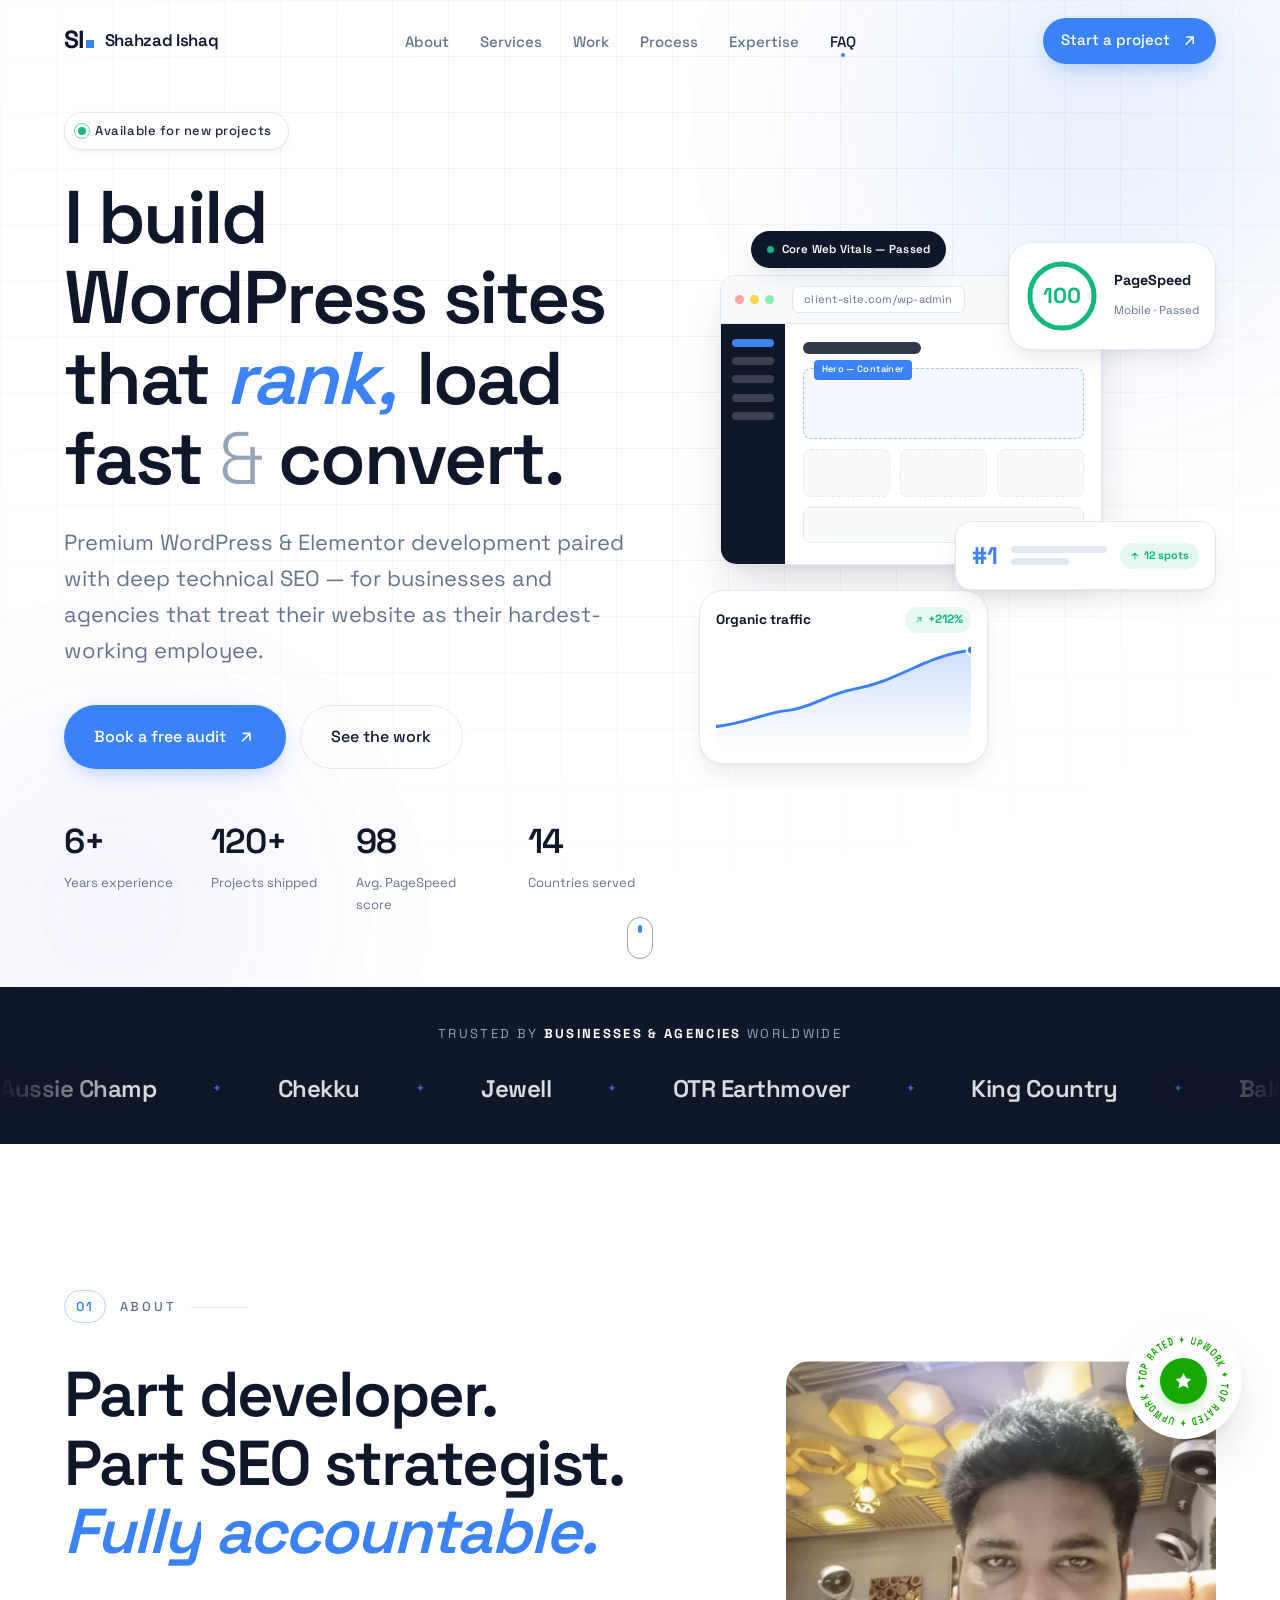
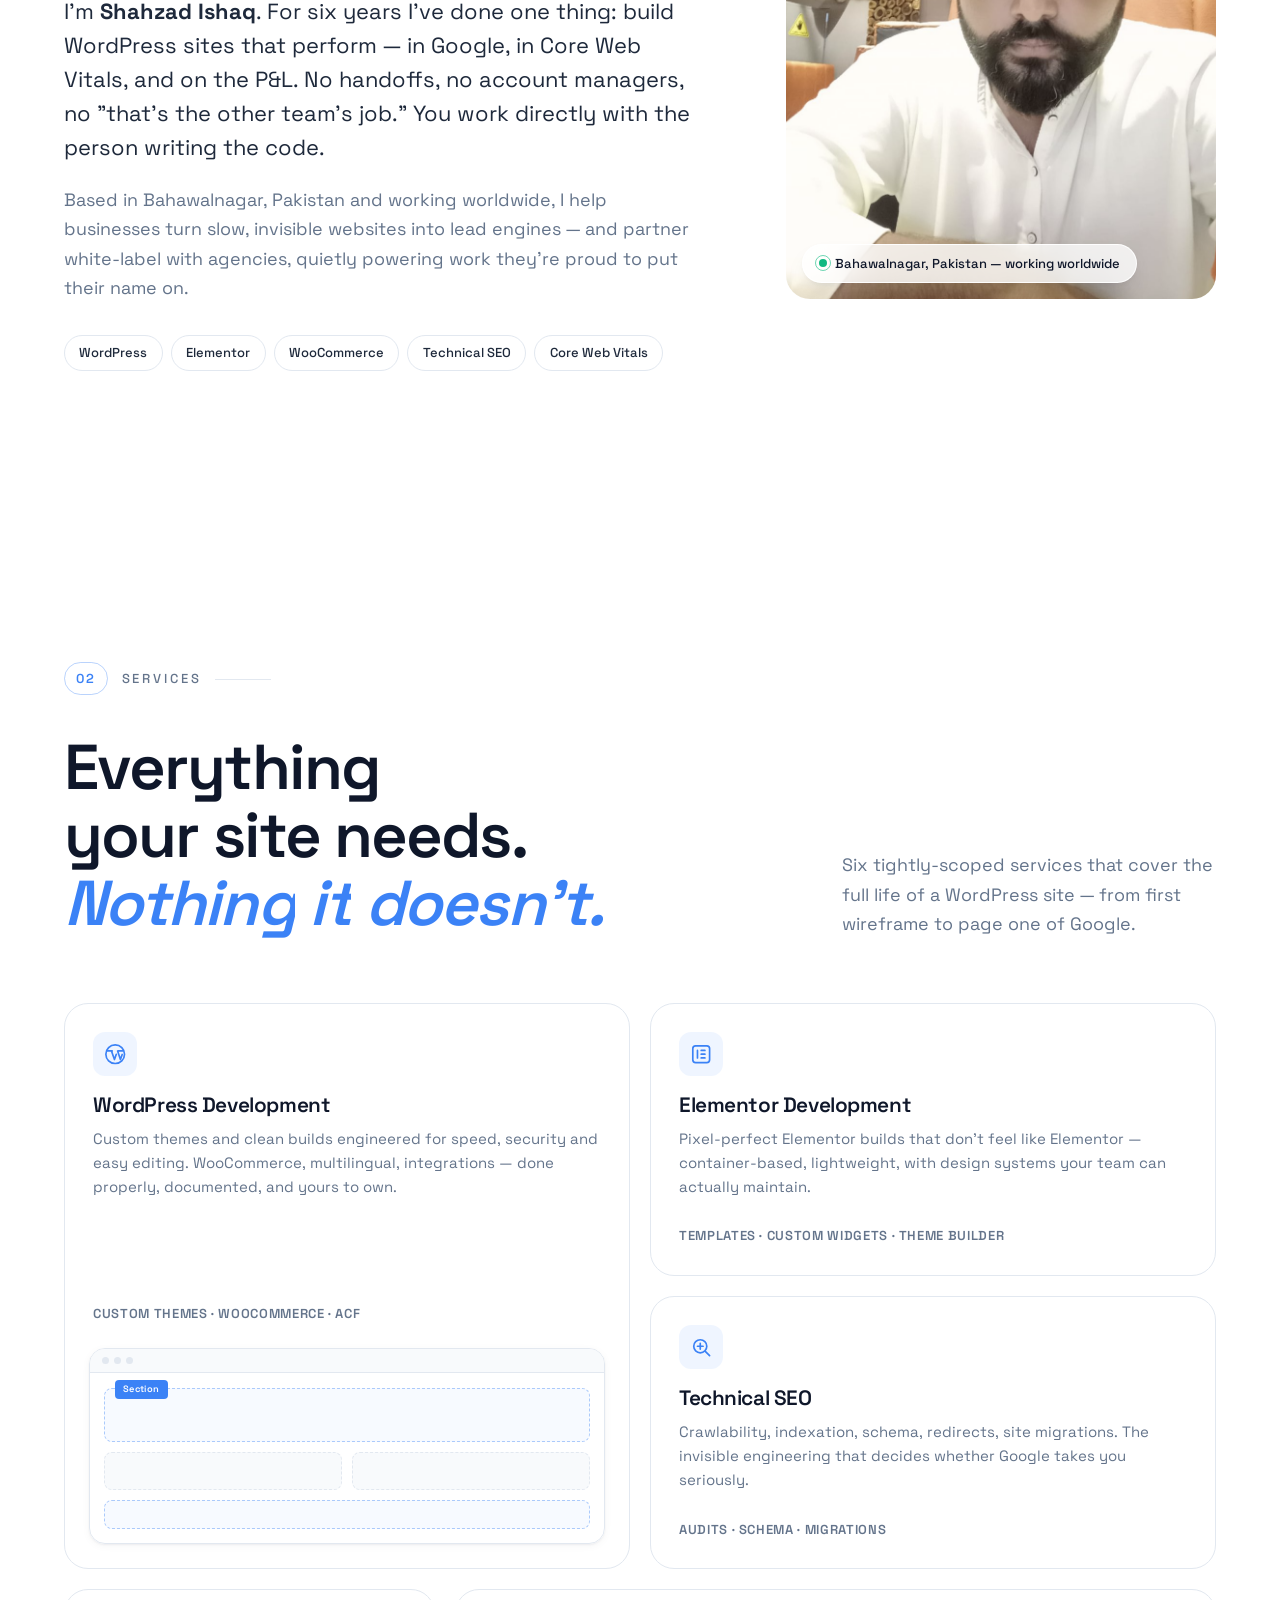
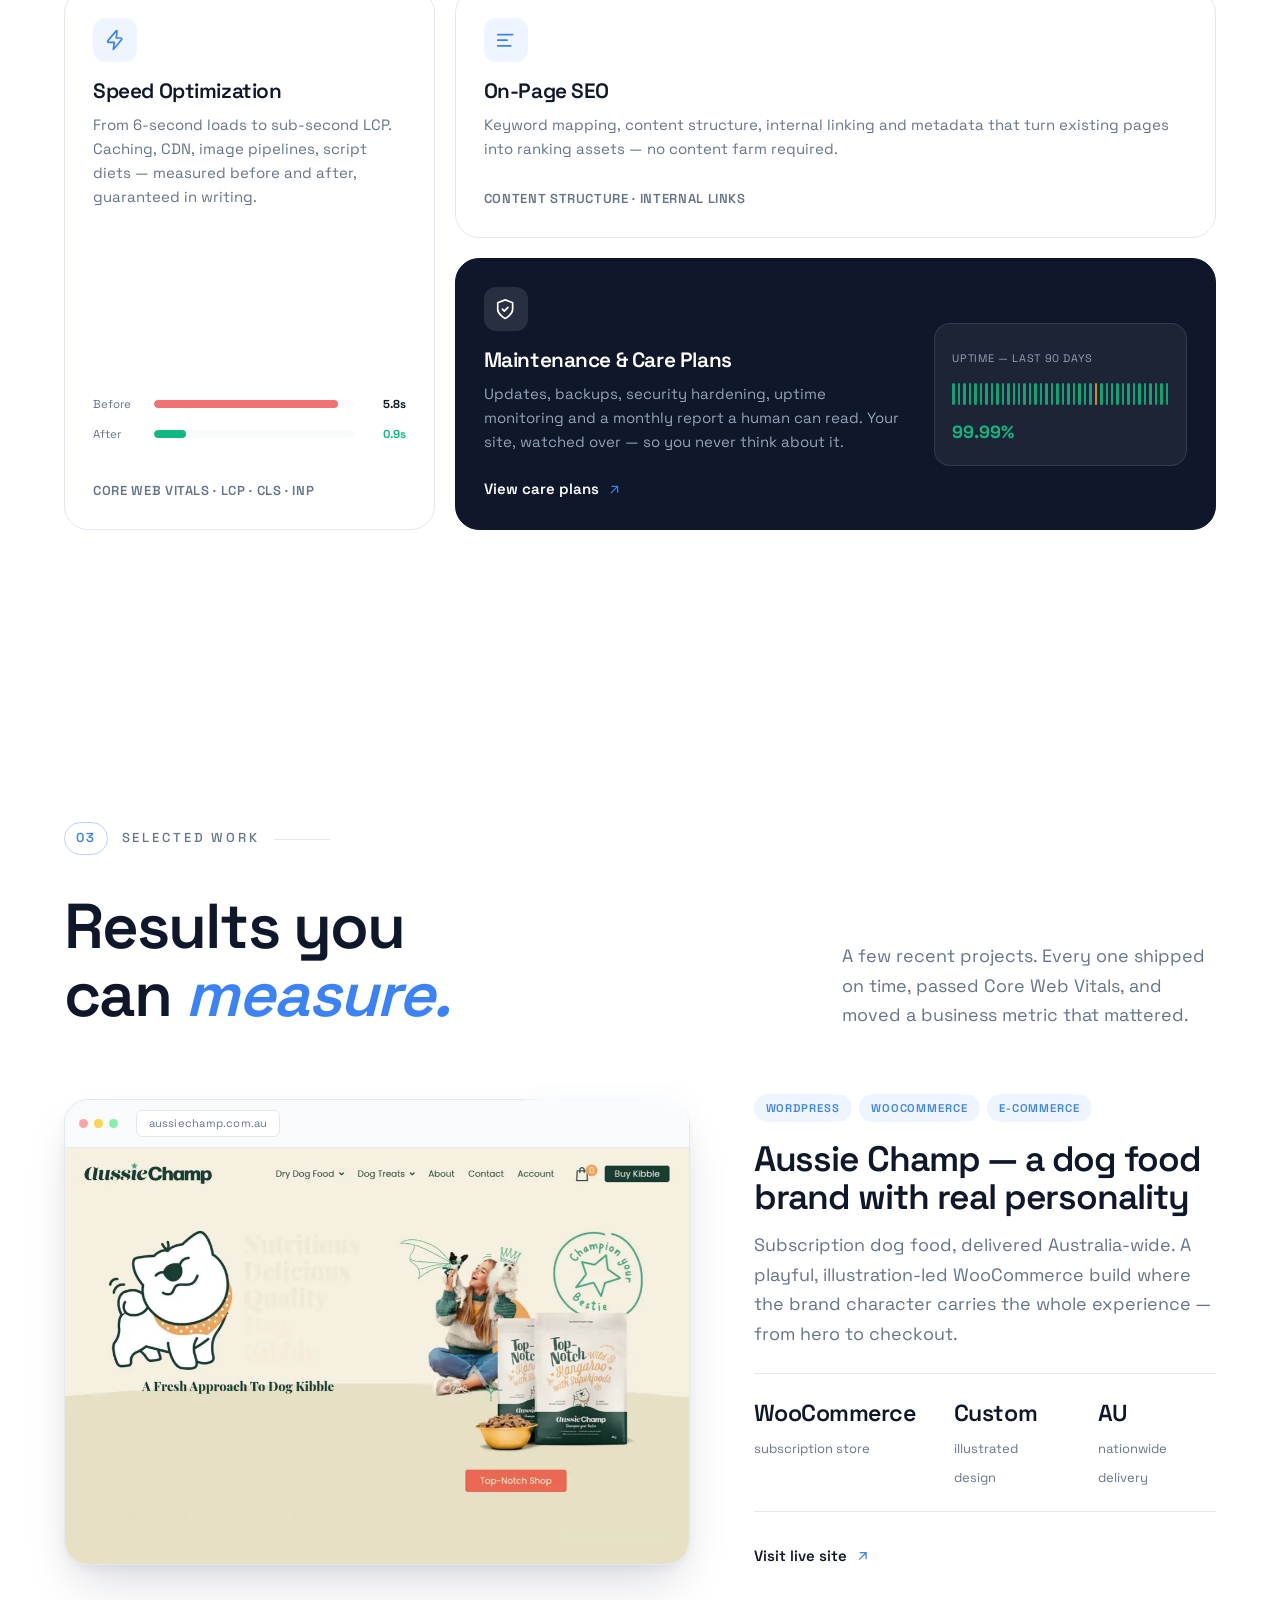
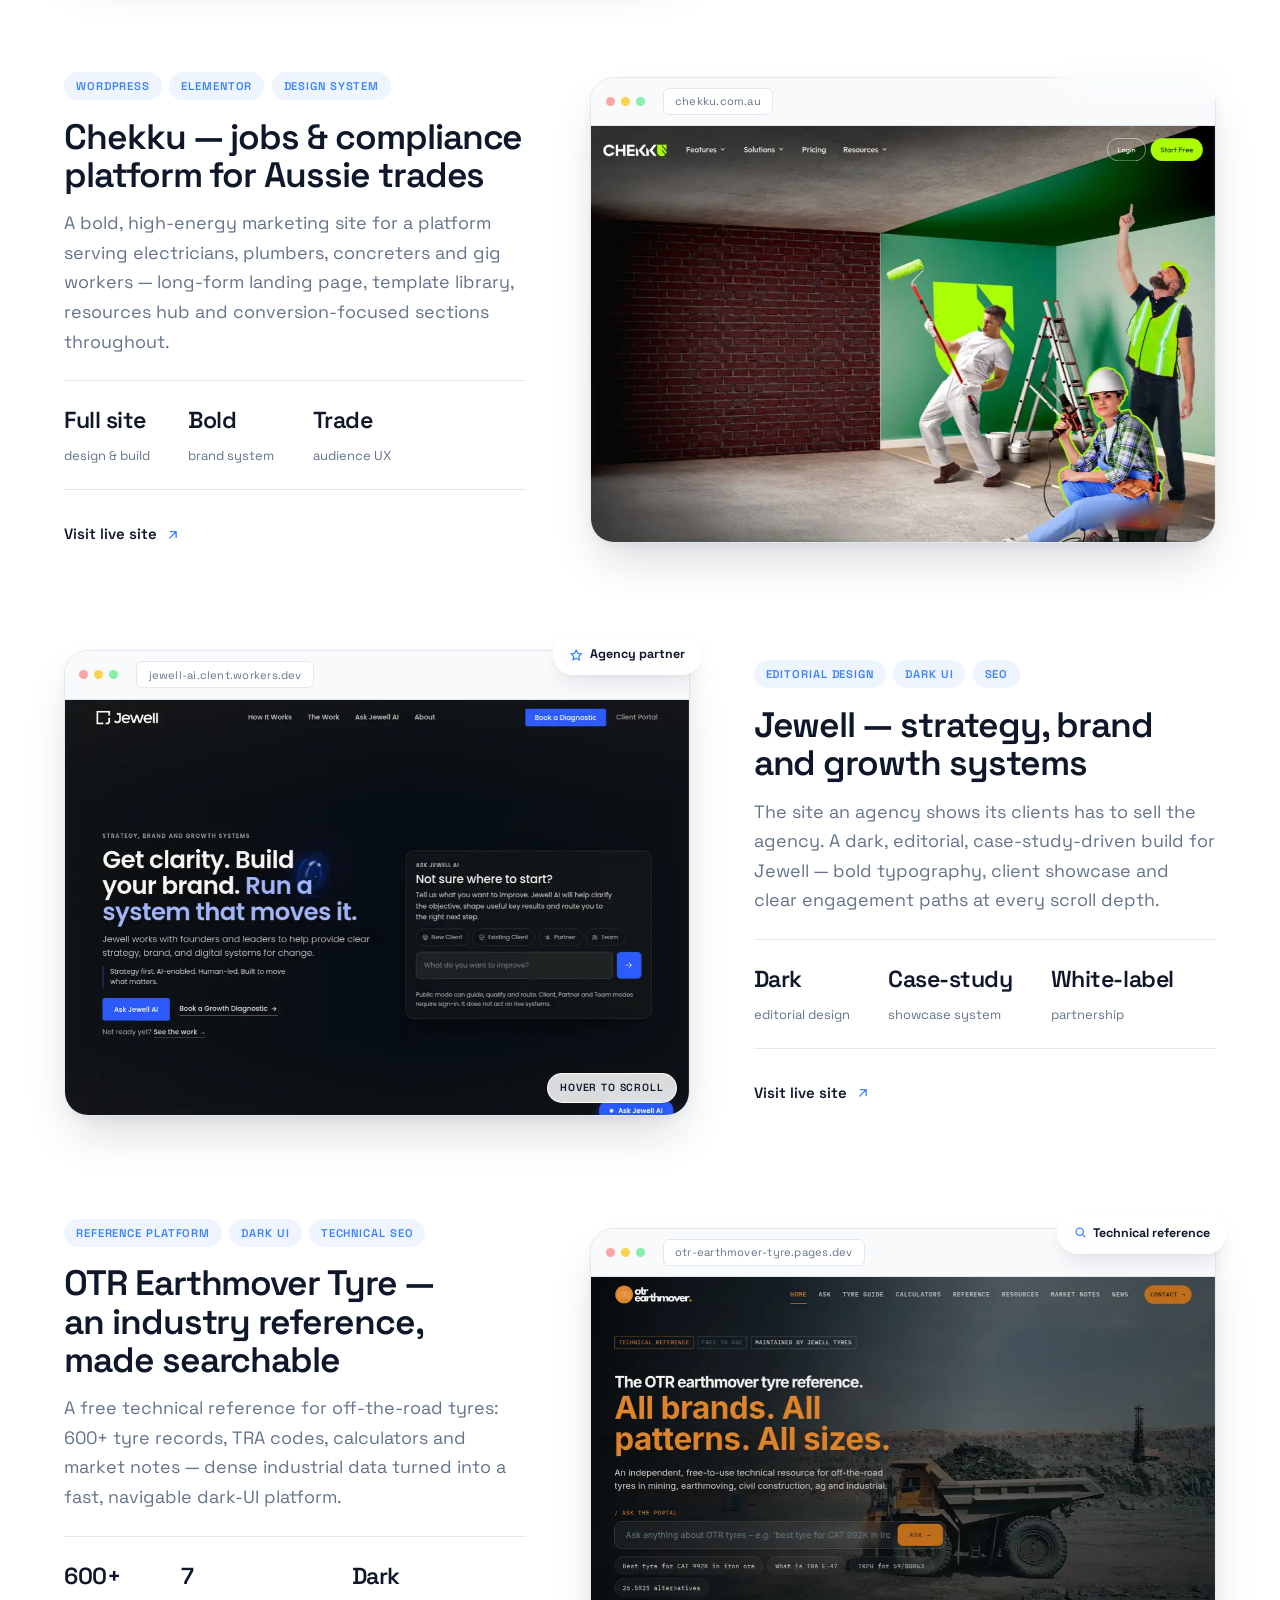
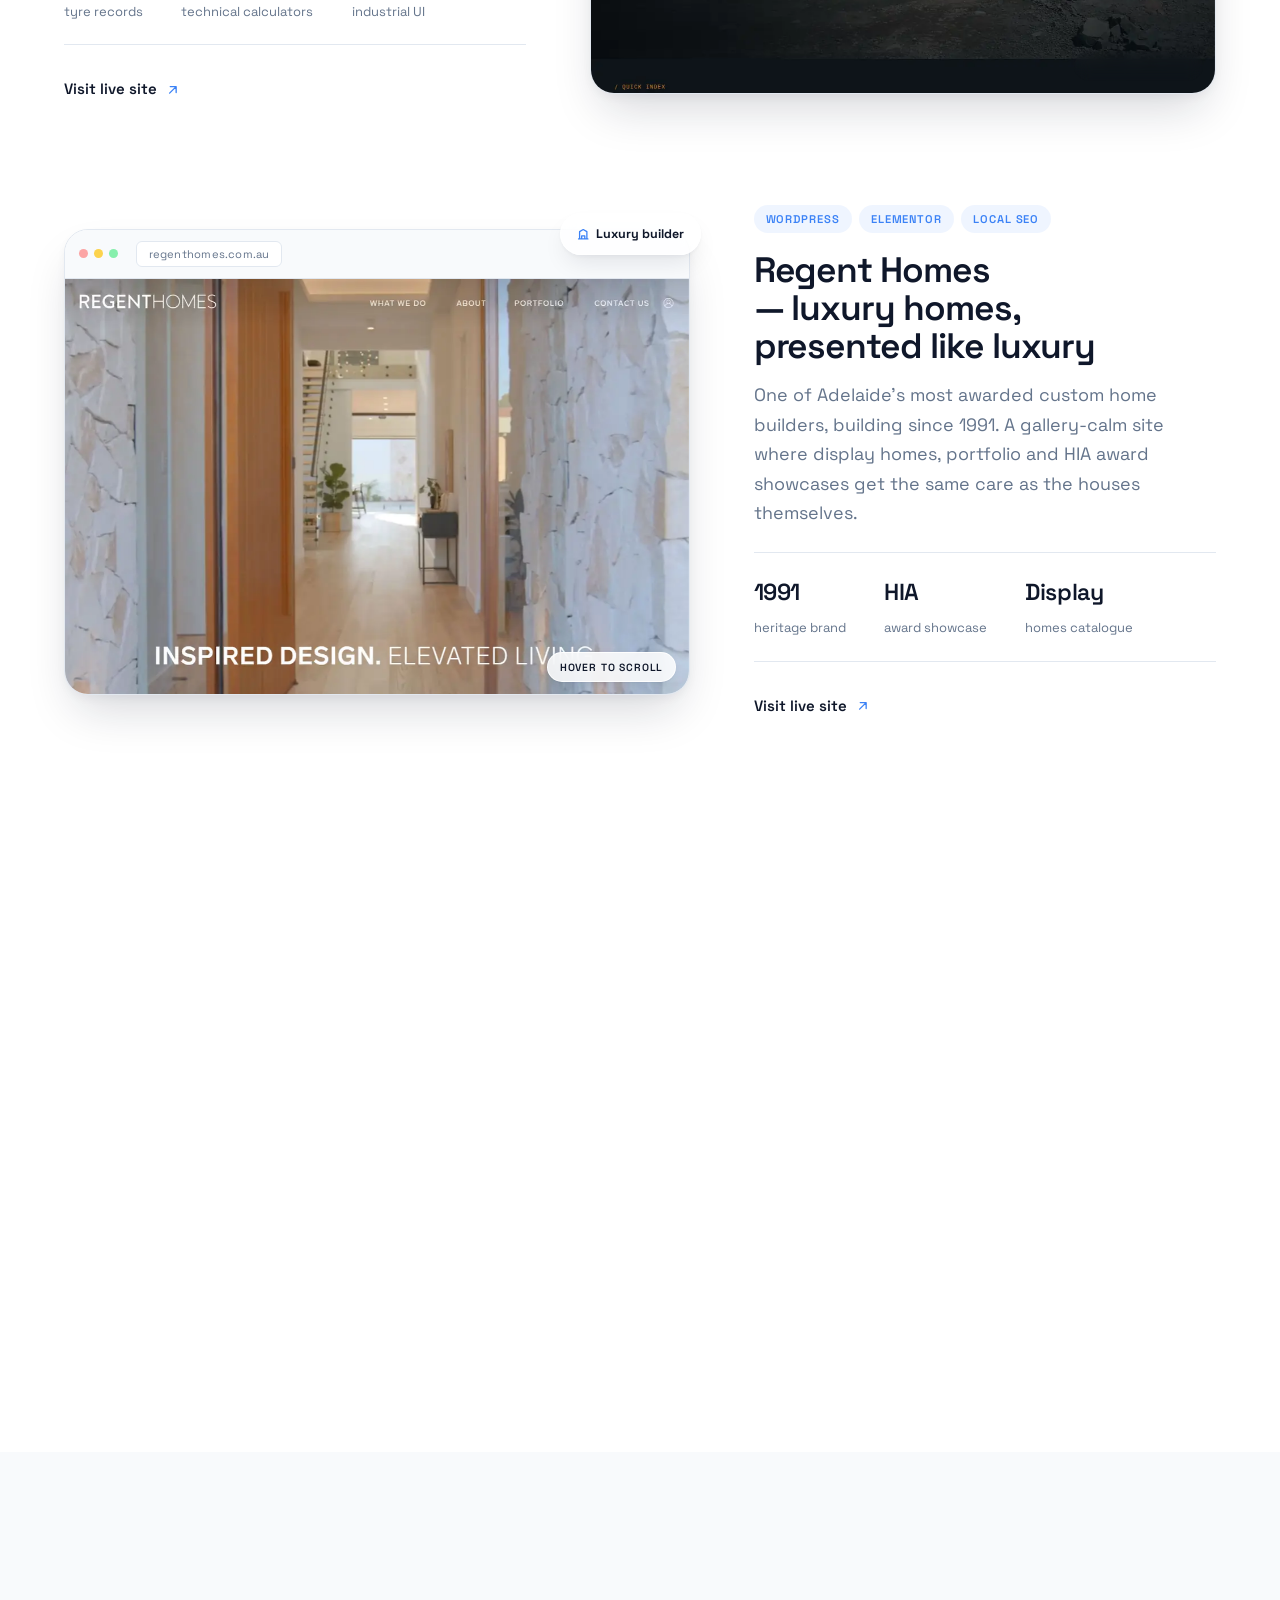
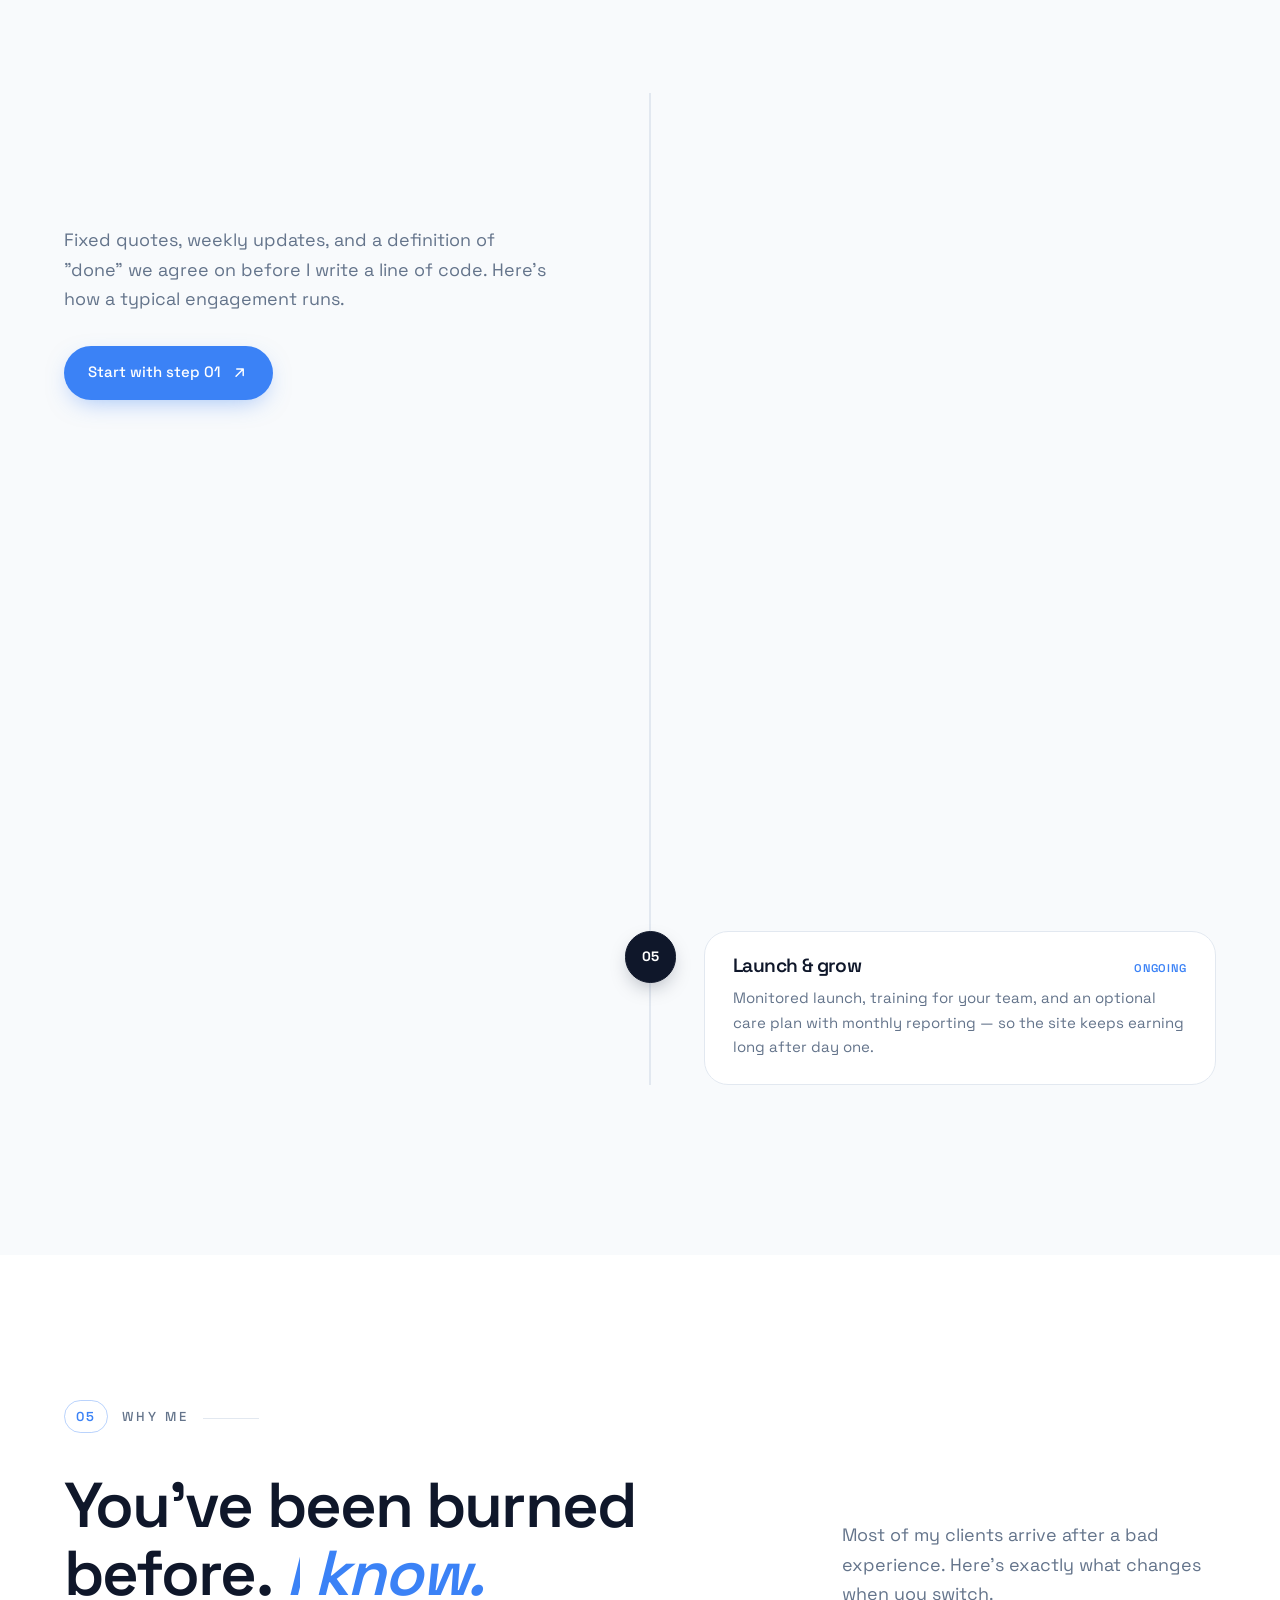
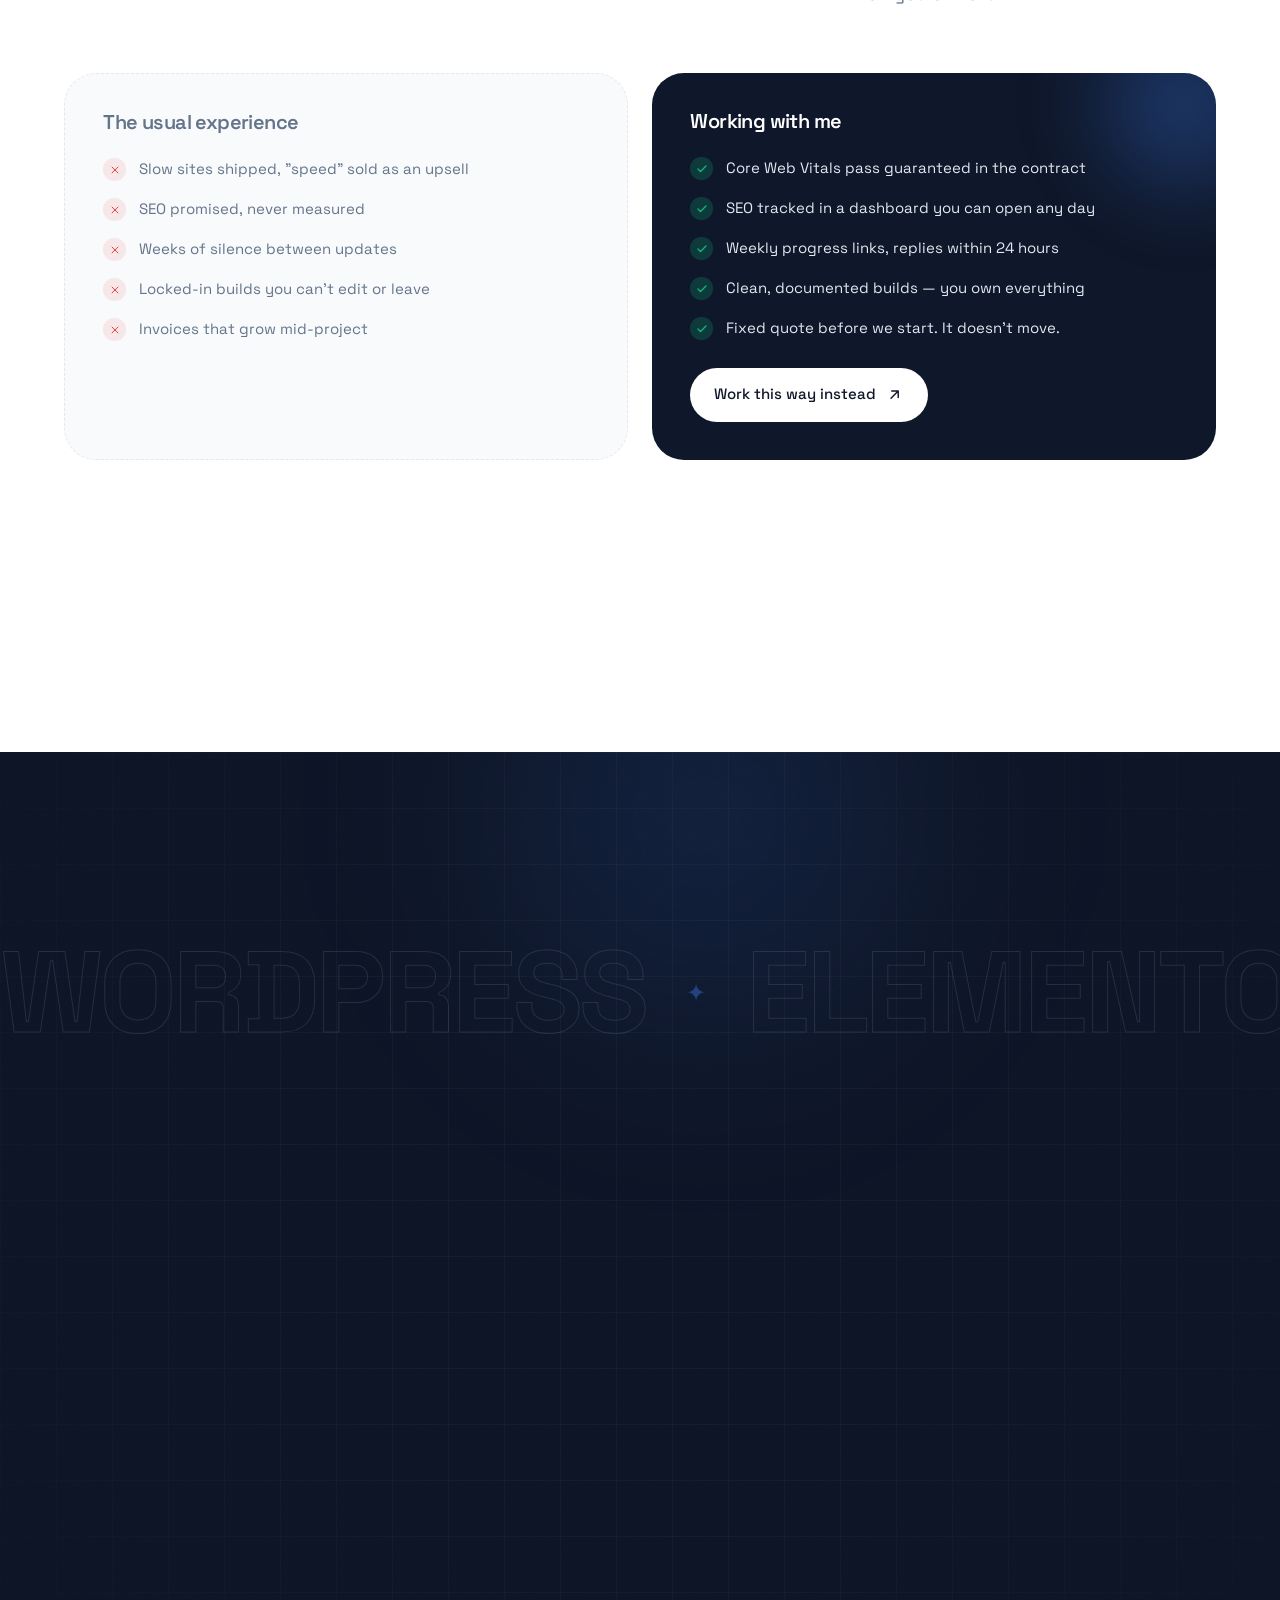
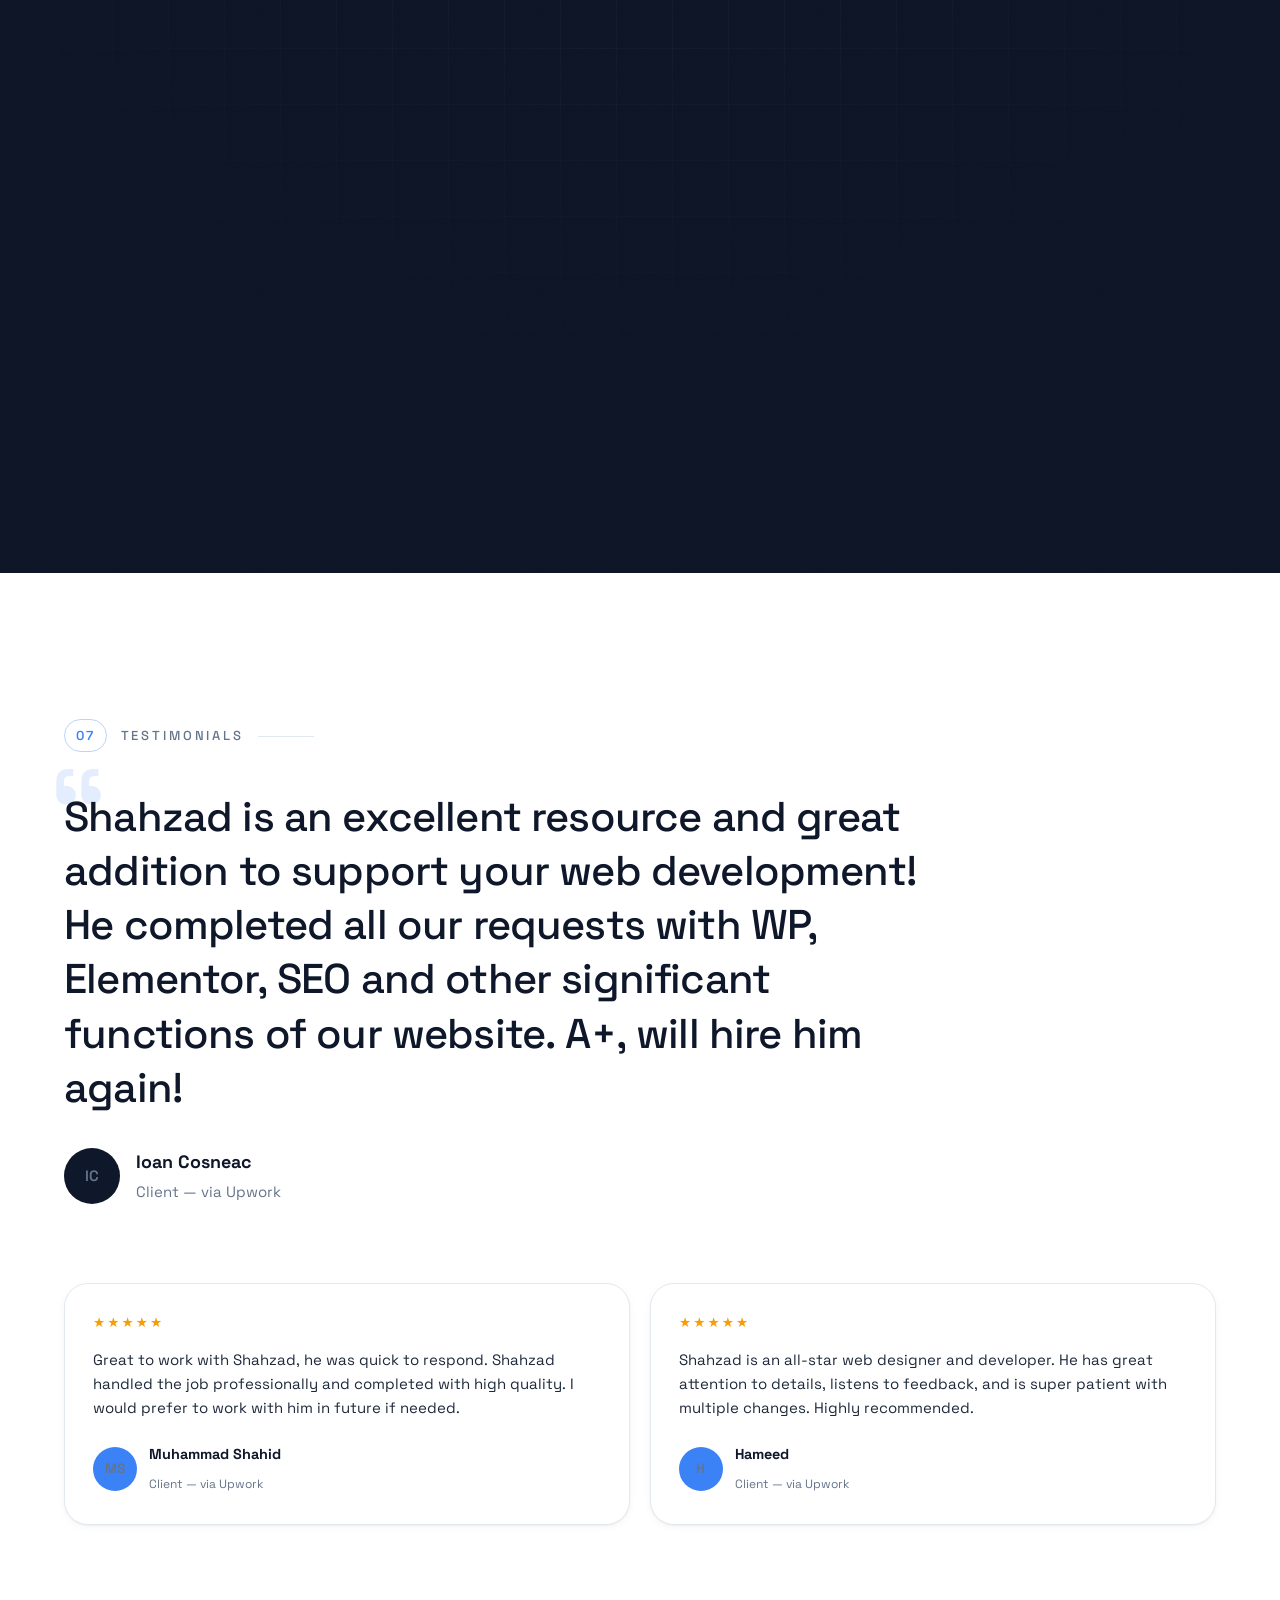
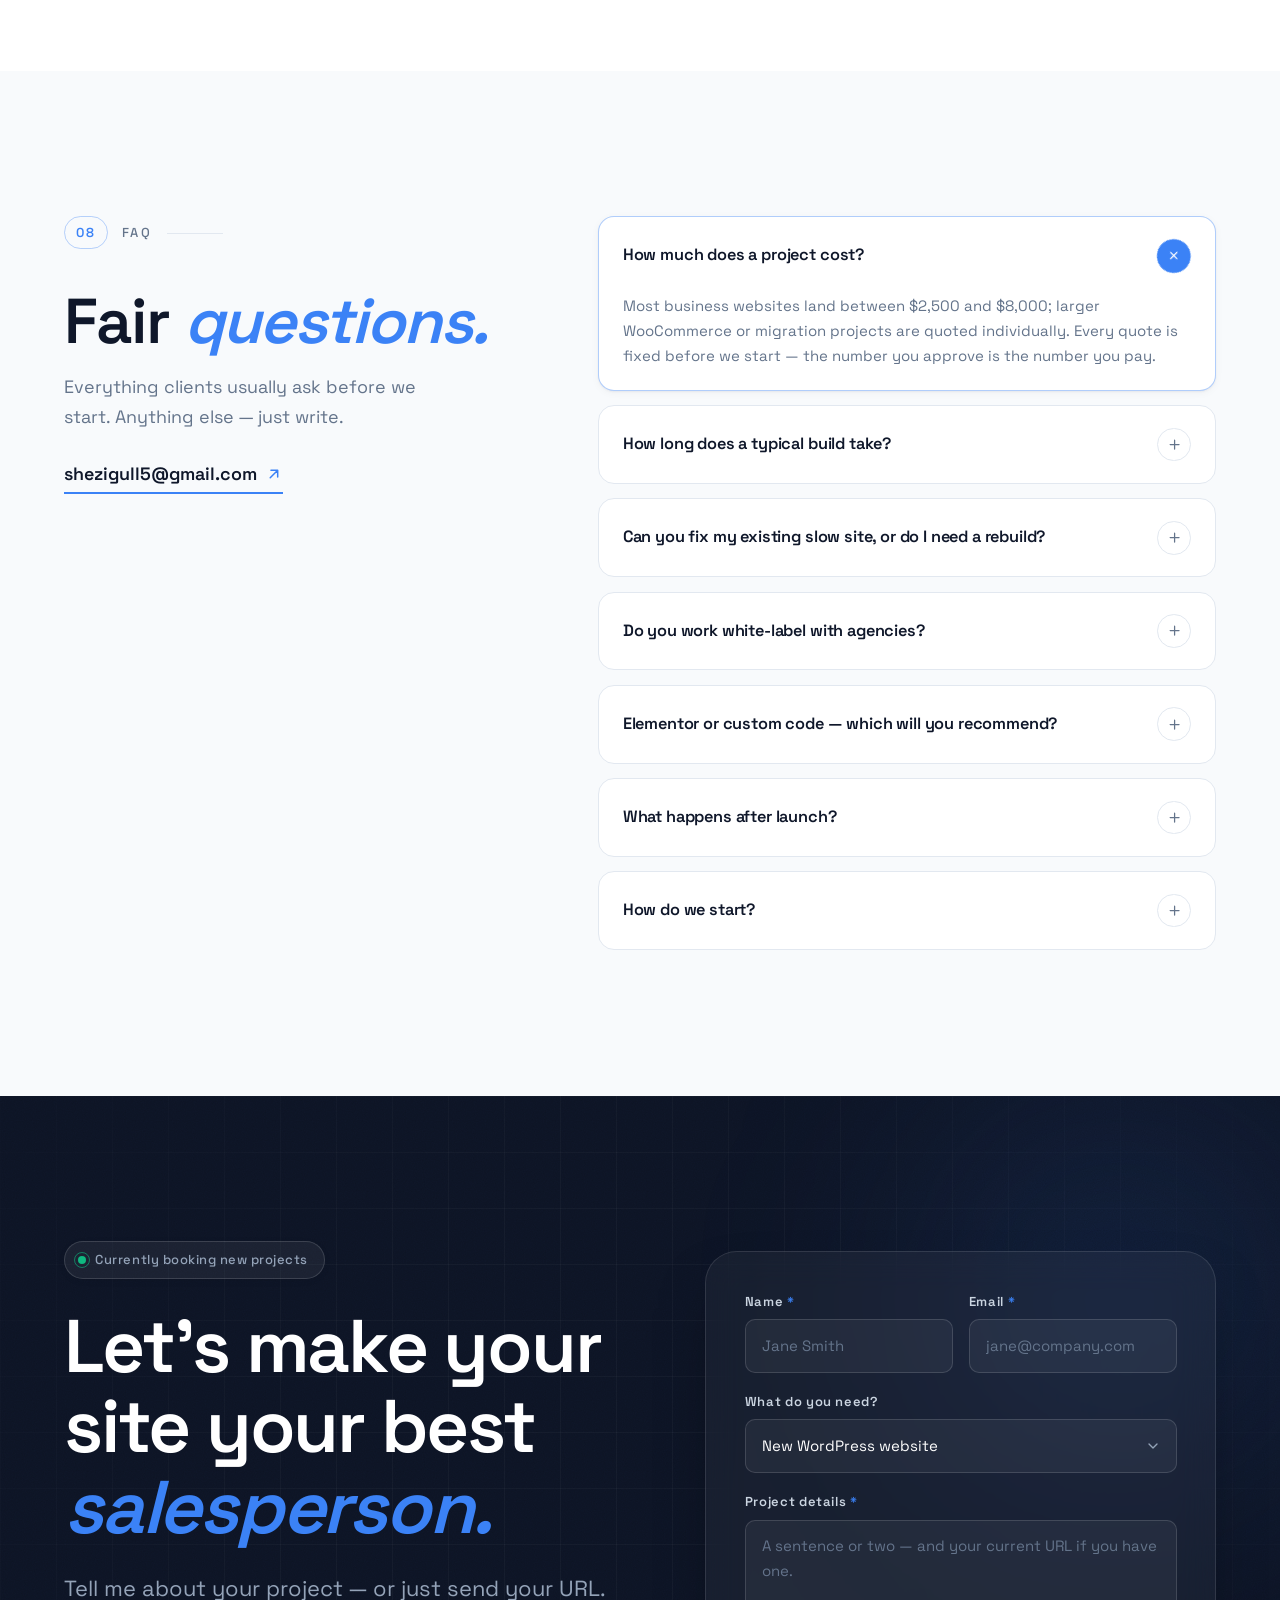
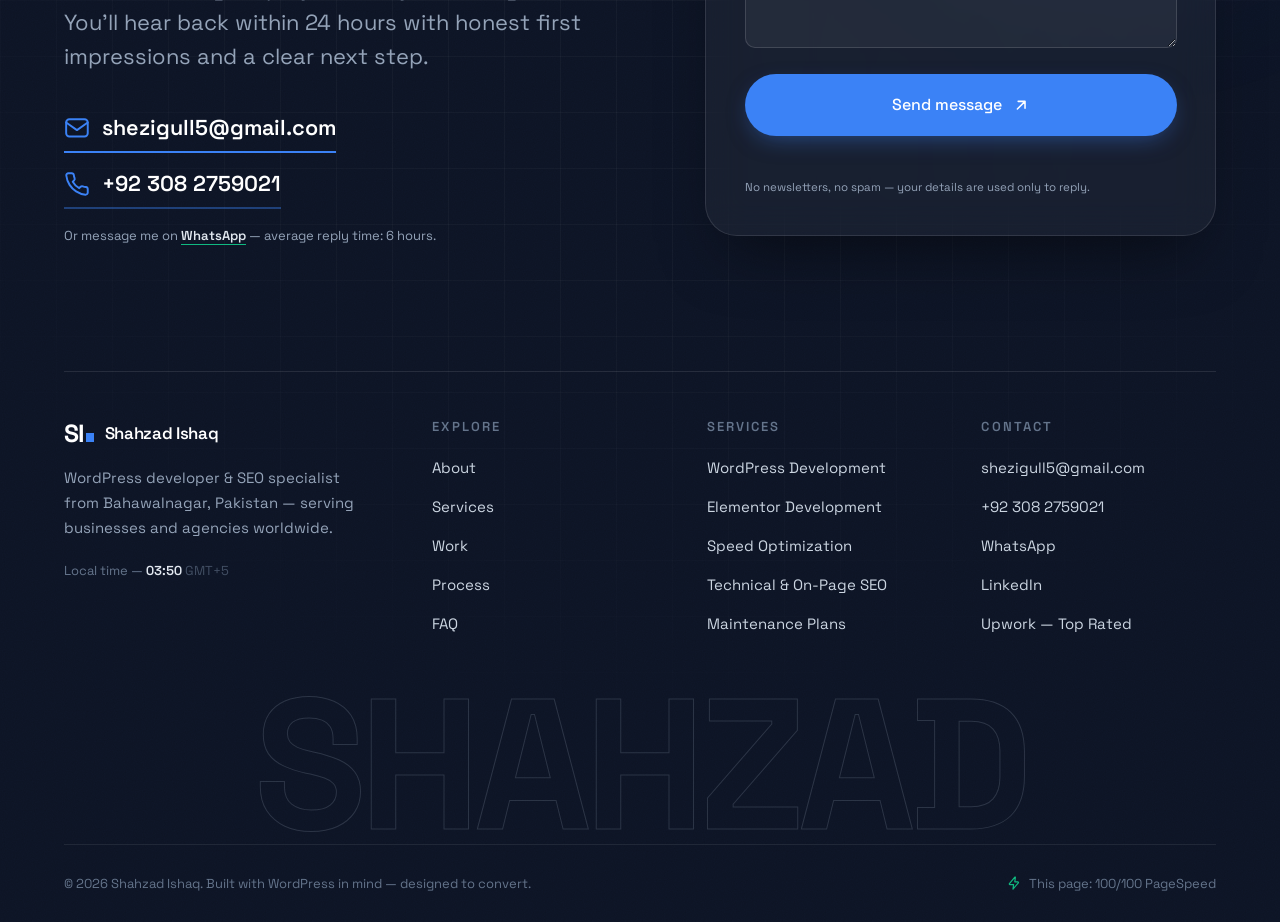
==== commit e0cb6976: "Remove About facts list and fix services bento grid holes - Drop the retention/response/care-plans f" ====
--- a/index.html
+++ b/index.html
@@ -304,11 +304,6 @@
             </span>
           </a>
 
-          <ul class="about-facts">
-            <li class="reveal"><strong><span data-counter="96">0</span>%</strong><span>Client retention year over year</span></li>
-            <li class="reveal"><strong>&lt;24h</strong><span>Response time, every business day</span></li>
-            <li class="reveal"><strong><span data-counter="40">0</span>+</strong><span>Sites under active care plans</span></li>
-          </ul>
         </div>
       </div>
     </div>
@@ -362,6 +357,18 @@
           </div>
         </article>
 
+        <!-- Technical SEO -->
+        <article class="bento-card bc-tech reveal">
+          <div class="bc-body">
+            <span class="bc-icon" aria-hidden="true">
+              <svg viewBox="0 0 24 24" fill="none" stroke="currentColor" stroke-width="1.8" stroke-linecap="round" stroke-linejoin="round"><circle cx="11" cy="11" r="7"/><path d="M21 21l-4.35-4.35M8 11h6M11 8v6"/></svg>
+            </span>
+            <h3>Technical SEO</h3>
+            <p>Crawlability, indexation, schema, redirects, site migrations. The invisible engineering that decides whether Google takes you seriously.</p>
+            <span class="bc-link">Audits · Schema · Migrations <em class="bc-arrow" aria-hidden="true">→</em></span>
+          </div>
+        </article>
+
         <!-- Speed — tall with gauge -->
         <article class="bento-card bc-speed reveal">
           <div class="bc-body">
@@ -377,18 +384,6 @@
               <div class="sc-row"><span class="sc-label">After</span><span class="sc-bar sc-after"><i></i></span><span class="sc-val sc-good">0.9s</span></div>
             </div>
             <span class="bc-link">Core Web Vitals · LCP · CLS · INP <em class="bc-arrow" aria-hidden="true">→</em></span>
-          </div>
-        </article>
-
-        <!-- Technical SEO -->
-        <article class="bento-card bc-tech reveal">
-          <div class="bc-body">
-            <span class="bc-icon" aria-hidden="true">
-              <svg viewBox="0 0 24 24" fill="none" stroke="currentColor" stroke-width="1.8" stroke-linecap="round" stroke-linejoin="round"><circle cx="11" cy="11" r="7"/><path d="M21 21l-4.35-4.35M8 11h6M11 8v6"/></svg>
-            </span>
-            <h3>Technical SEO</h3>
-            <p>Crawlability, indexation, schema, redirects, site migrations. The invisible engineering that decides whether Google takes you seriously.</p>
-            <span class="bc-link">Audits · Schema · Migrations <em class="bc-arrow" aria-hidden="true">→</em></span>
           </div>
         </article>
 
--- a/css/style.css
+++ b/css/style.css
@@ -711,16 +711,6 @@
   border-radius: 999px; padding: 0.5rem 1rem;
 }
 
-.about-facts { display: flex; flex-direction: column; }
-.about-facts li {
-  display: flex; align-items: baseline; gap: 1.25rem;
-  padding: 1.1rem 0;
-  border-bottom: 1px solid var(--border);
-}
-.about-facts li:first-child { border-top: 1px solid var(--border); }
-.about-facts strong { font-size: 1.6rem; font-weight: 600; letter-spacing: -0.02em; min-width: 5.5rem; }
-.about-facts span:last-child { color: var(--muted); font-size: var(--text-sm); }
-
 /* ==========================================================================
    05 · SERVICES — BENTO
    ========================================================================== */
@@ -754,11 +744,16 @@
 .bento-card:hover { transform: translateY(-6px); box-shadow: var(--shadow-lg); border-color: transparent; }
 .bento-card:hover::before { opacity: 1; }
 
+/* Spans sum to 24 cells = 4 full rows of 6 — no auto-placement holes:
+   [ WP 3×2       | Elementor 3 ]
+   [ WP …         | Tech 3      ]
+   [ Speed 2×2    | On-Page 4   ]
+   [ Speed …      | Care 4      ] */
 .bc-wp { grid-column: span 3; grid-row: span 2; }
 .bc-elementor { grid-column: span 3; }
+.bc-tech { grid-column: span 3; }
 .bc-speed { grid-column: span 2; grid-row: span 2; }
-.bc-tech { grid-column: span 2; }
-.bc-onpage { grid-column: span 2; }
+.bc-onpage { grid-column: span 4; }
 .bc-care { grid-column: span 4; }
 
 .bc-body { display: flex; flex-direction: column; gap: 0.65rem; flex: 1; }
@@ -1471,10 +1466,9 @@
   .section-intro { justify-self: start; max-width: 52ch; }
 
   .about-grid { grid-template-columns: 1fr; }
-  .about-visual { flex-direction: row; align-items: flex-start; }
-  .portrait { flex: 1.1; }
-  .about-facts { flex: 1; }
-  .seal { top: -1.8rem; right: auto; left: 44%; width: 6.25rem; height: 6.25rem; }
+  .about-visual { align-items: center; }
+  .portrait { width: min(26rem, 100%); }
+  .seal { top: -1.8rem; right: calc(50% - 15.5rem); width: 6.25rem; height: 6.25rem; }
 
   .bento { grid-template-columns: repeat(2, 1fr); }
   .bc-wp, .bc-elementor, .bc-speed, .bc-tech, .bc-onpage, .bc-care { grid-column: span 2; grid-row: auto; }
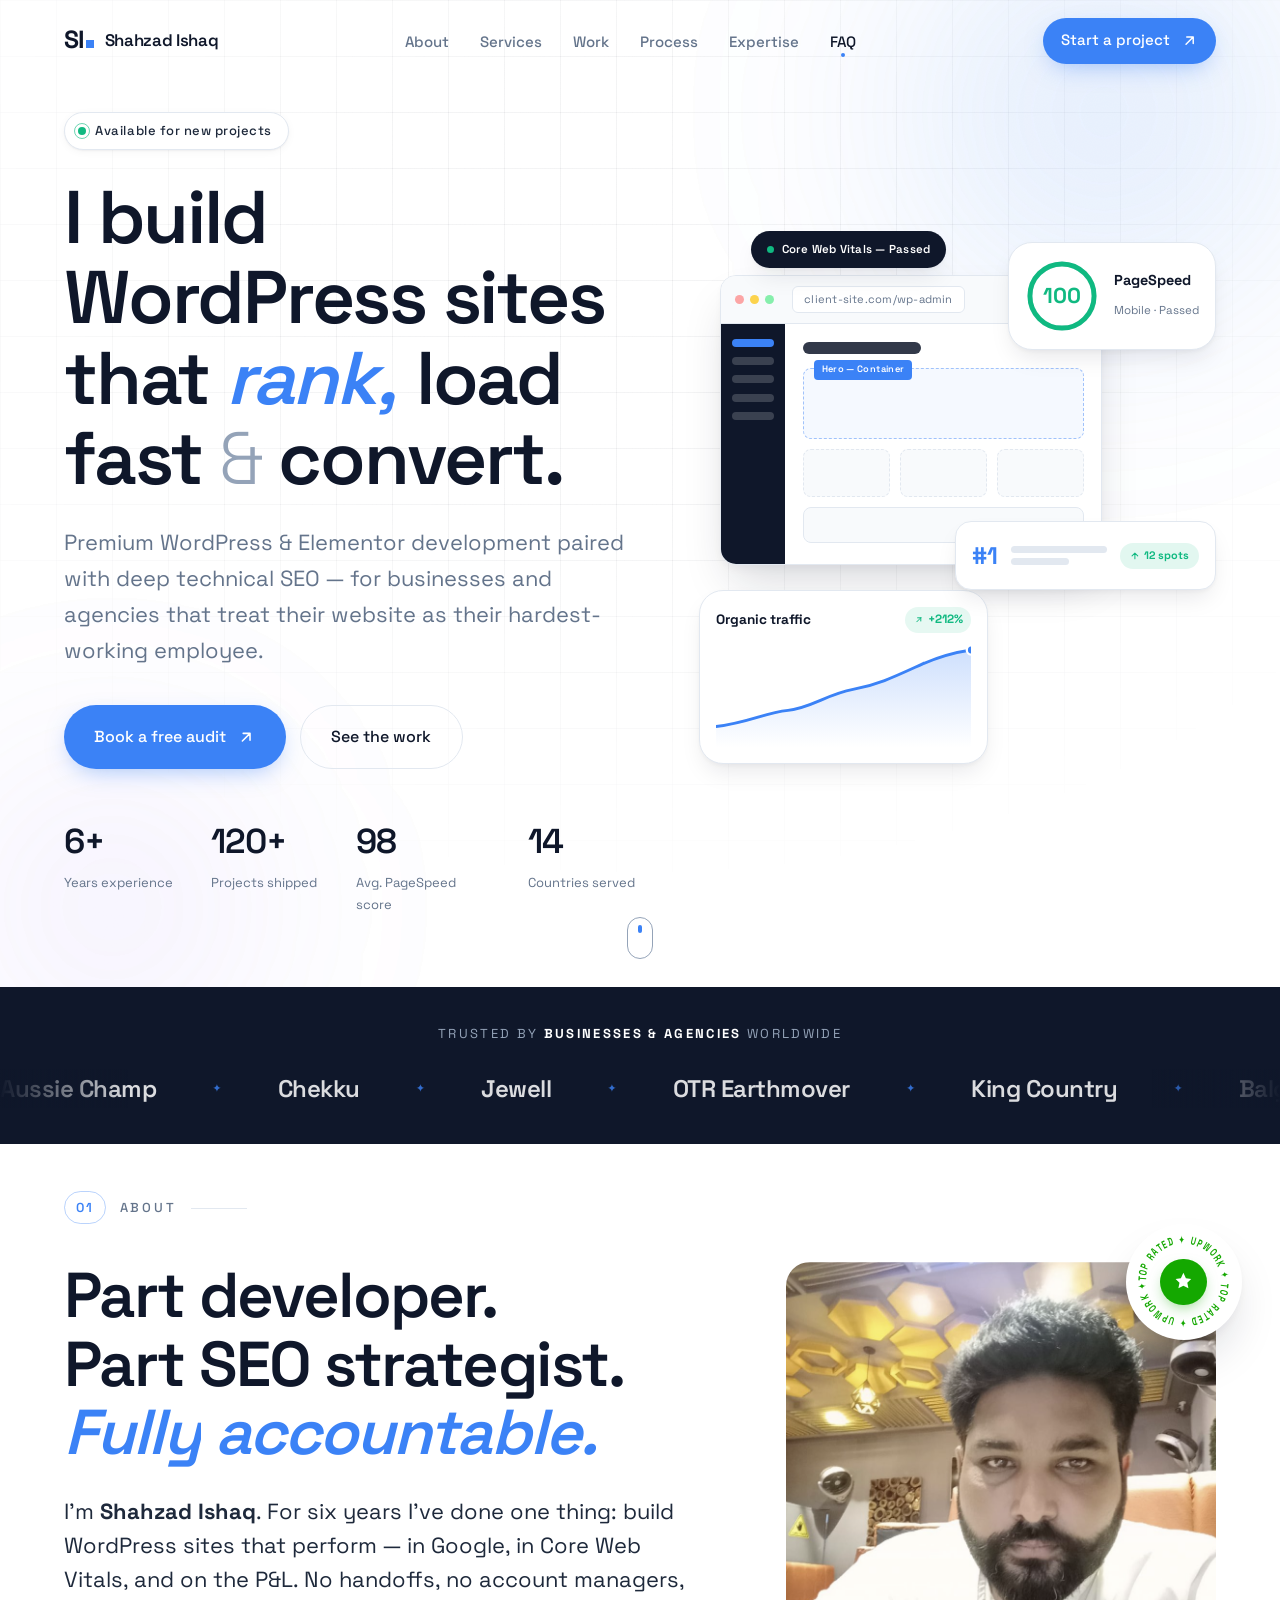
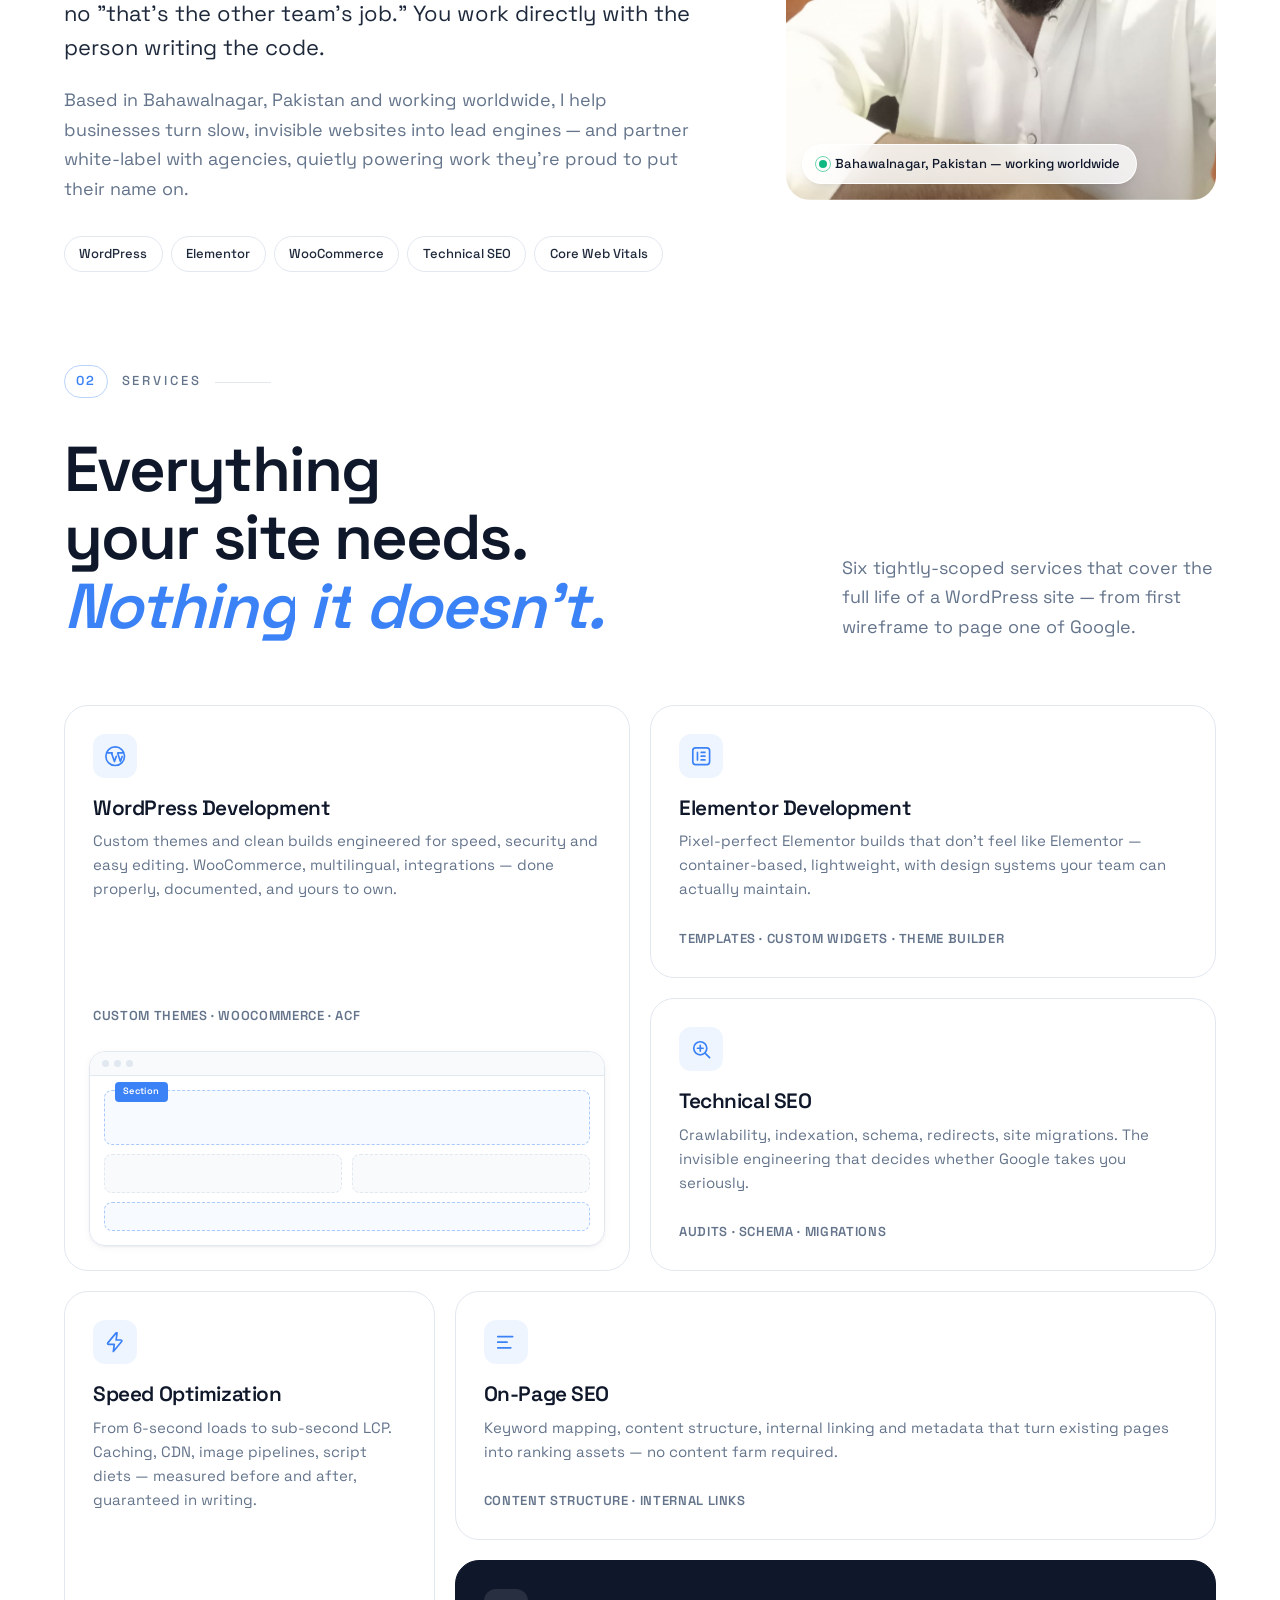
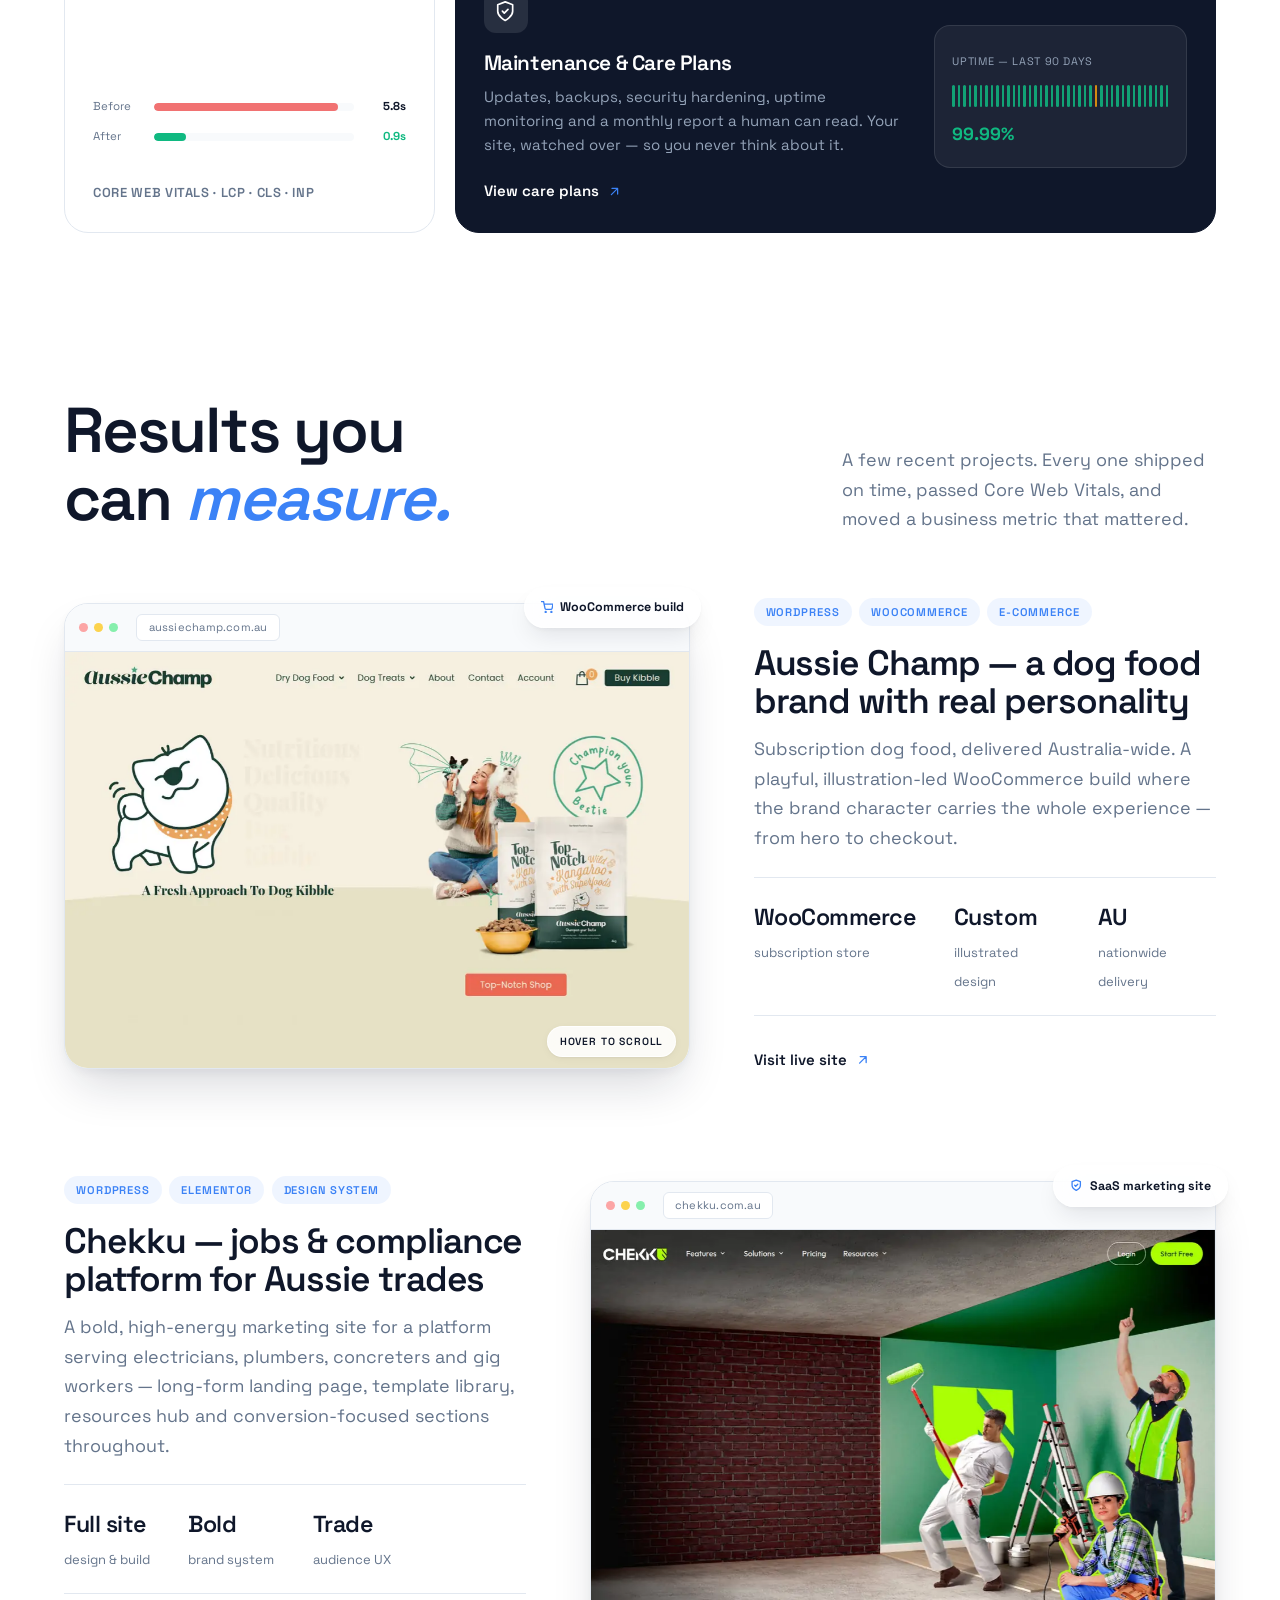
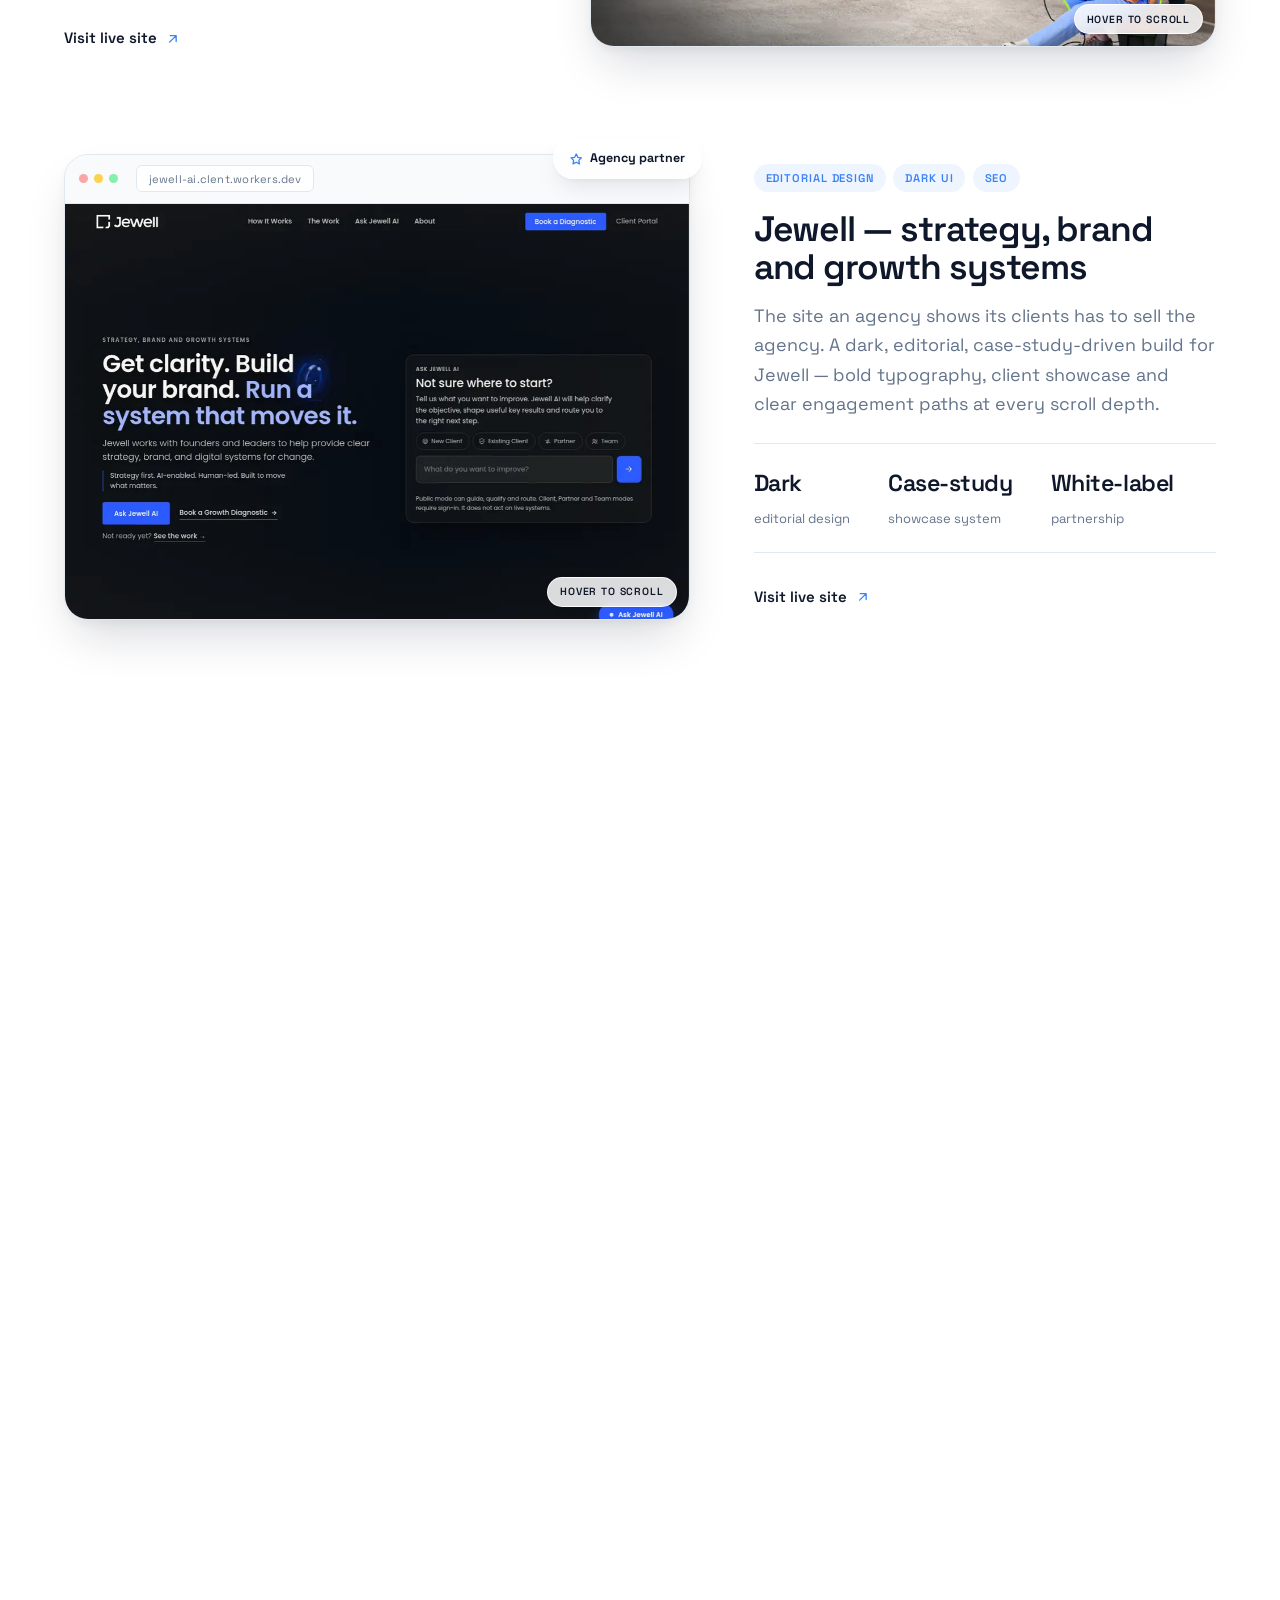
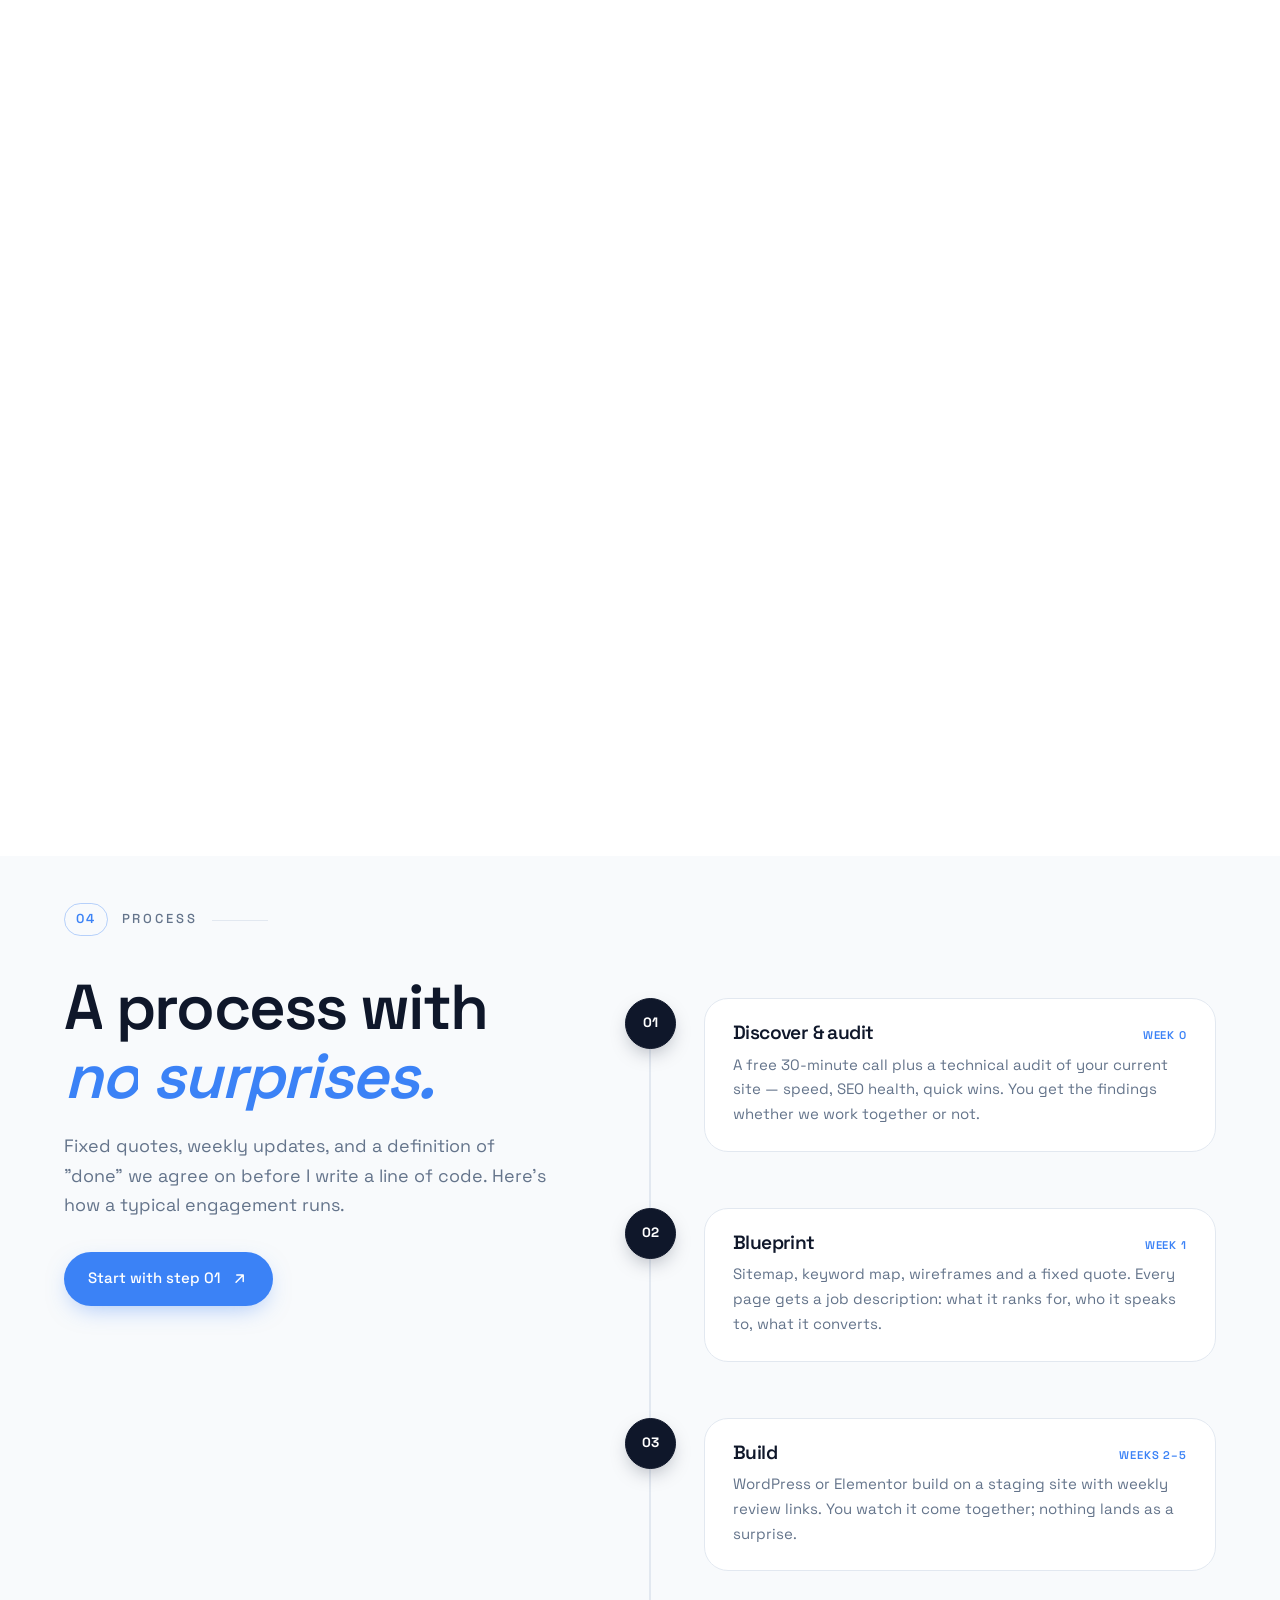
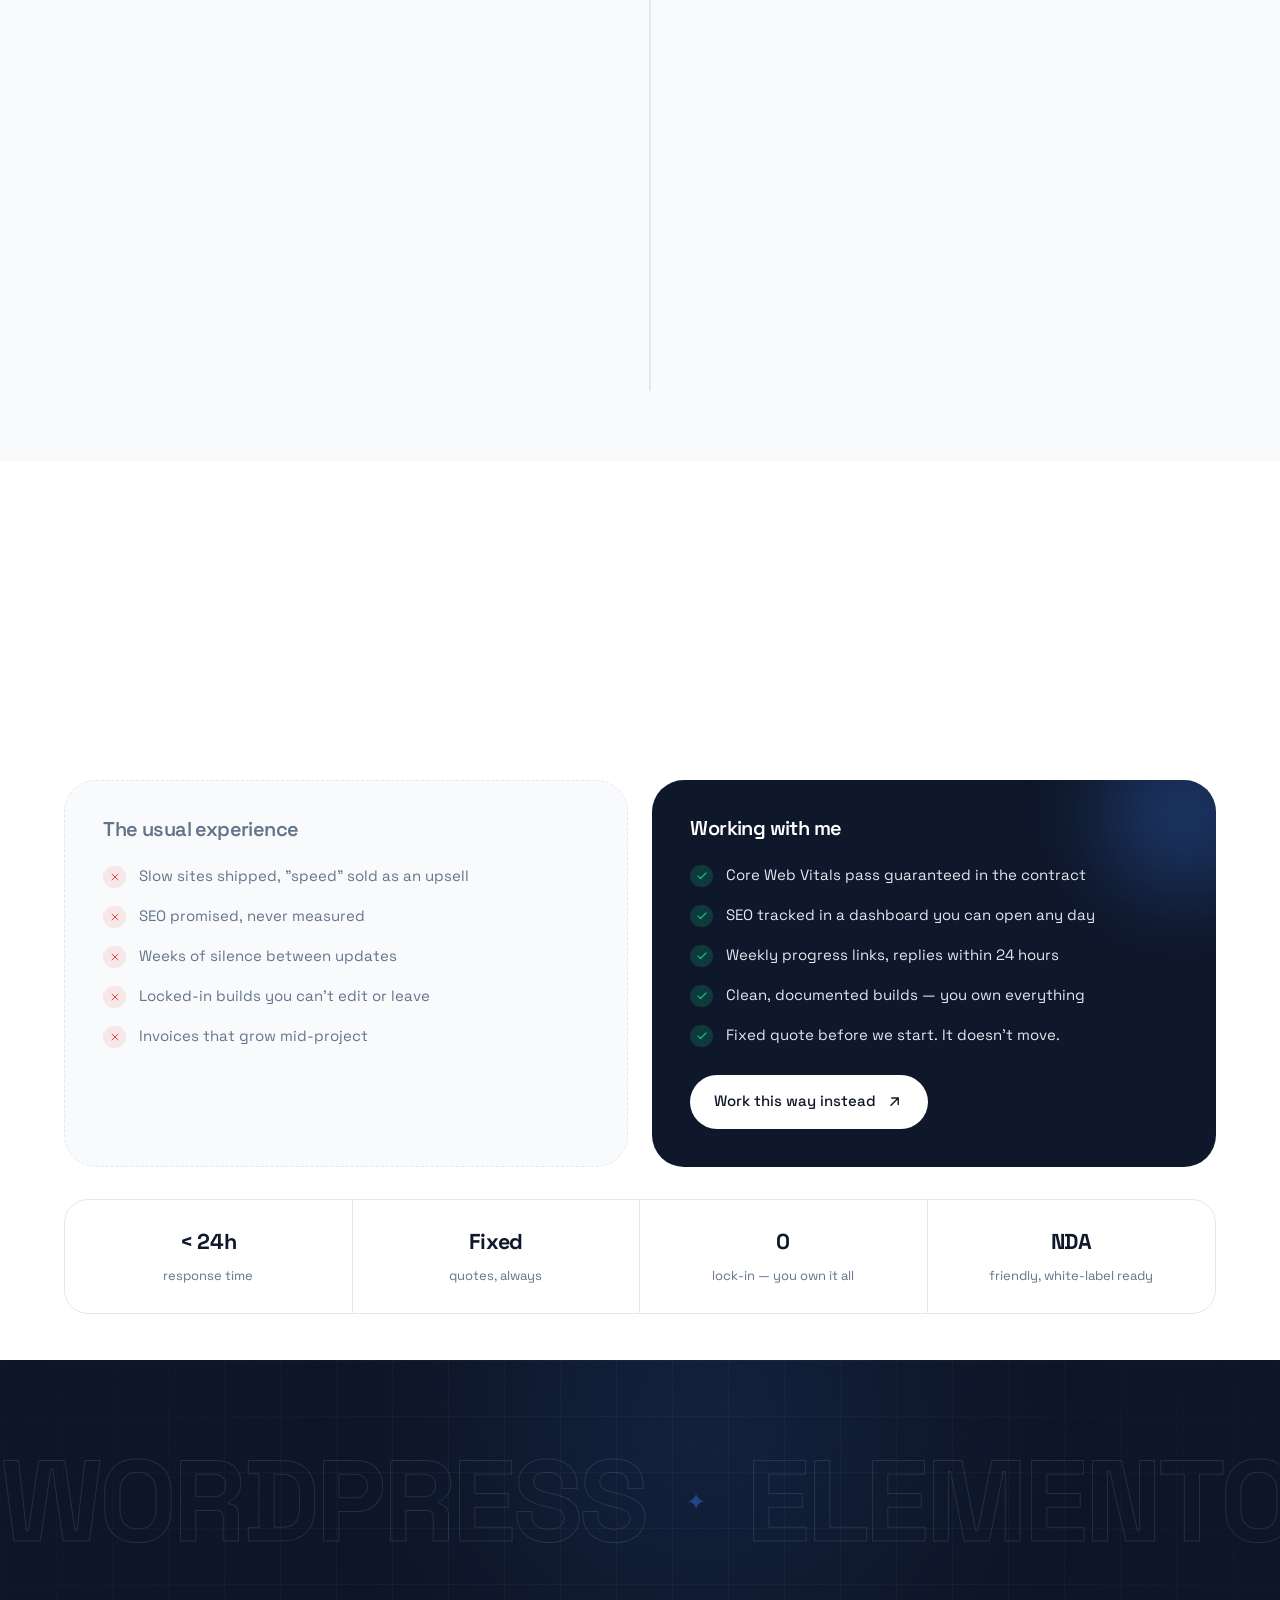
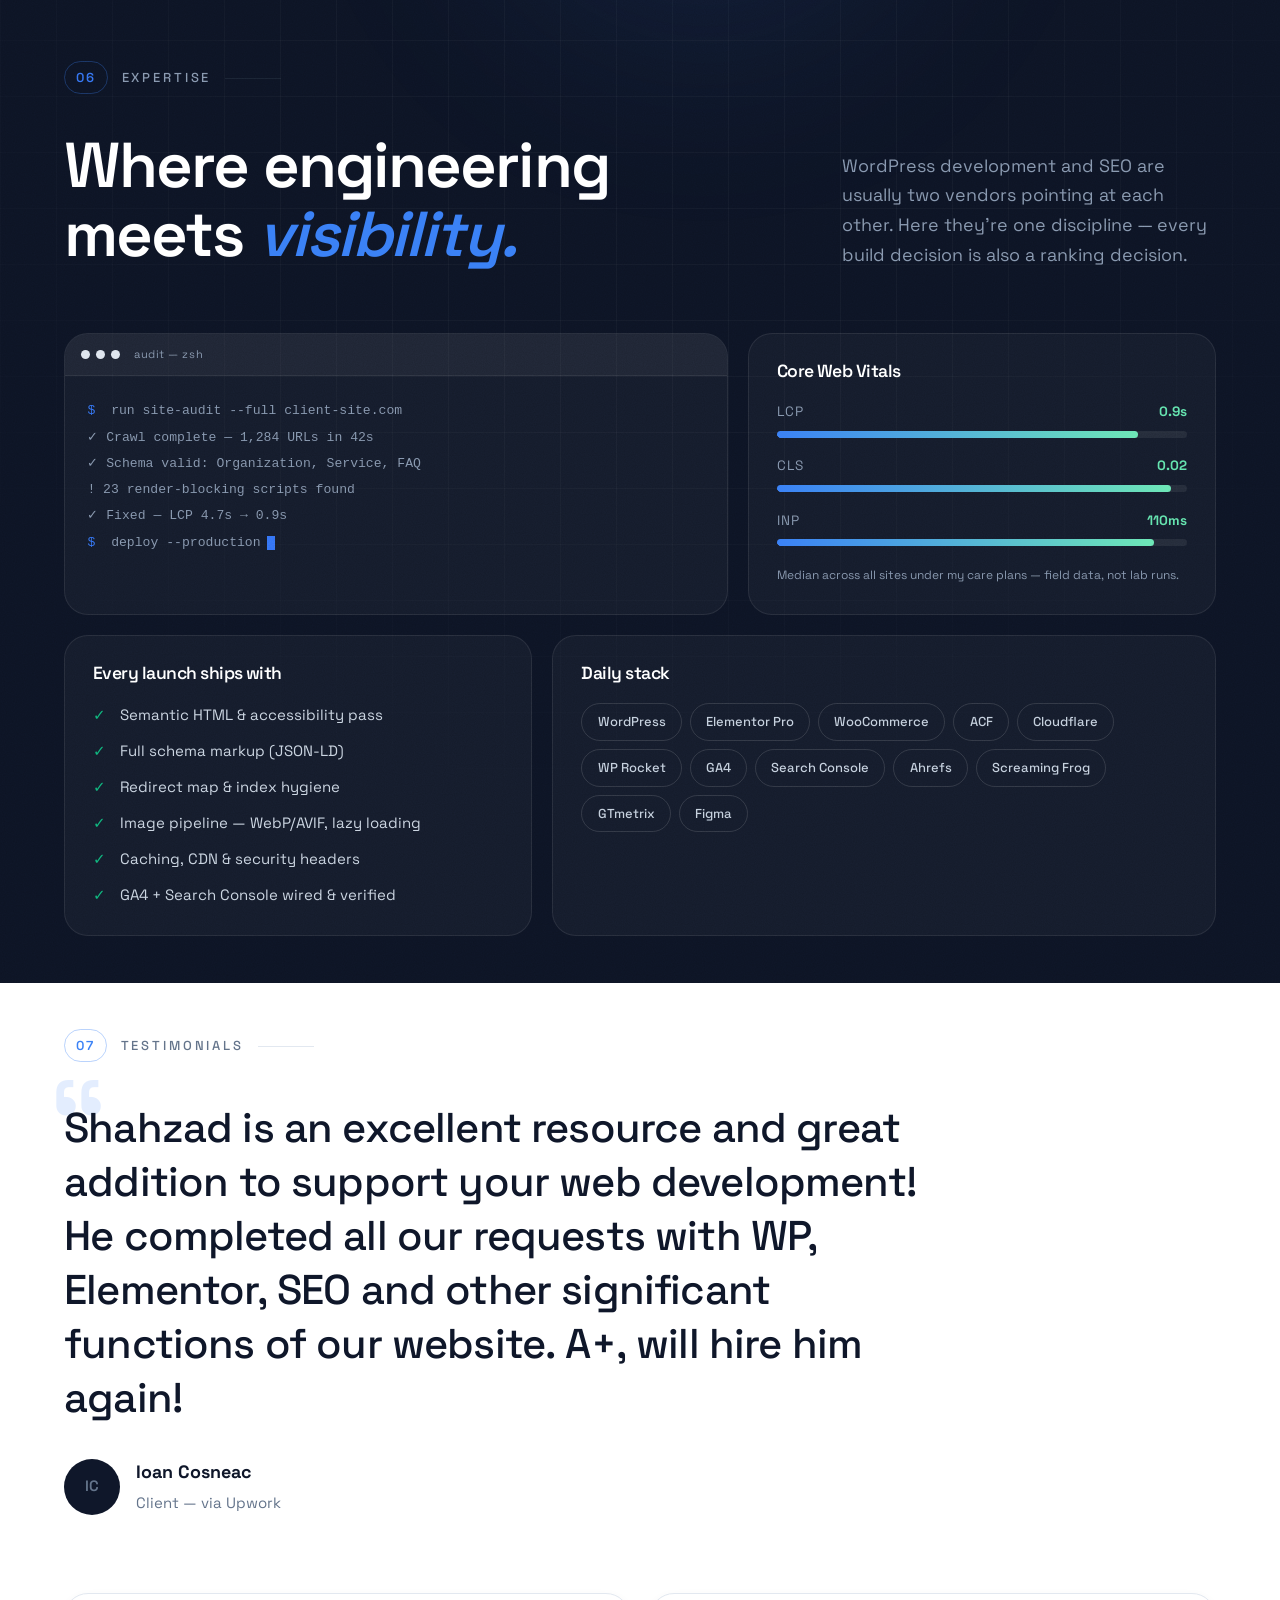
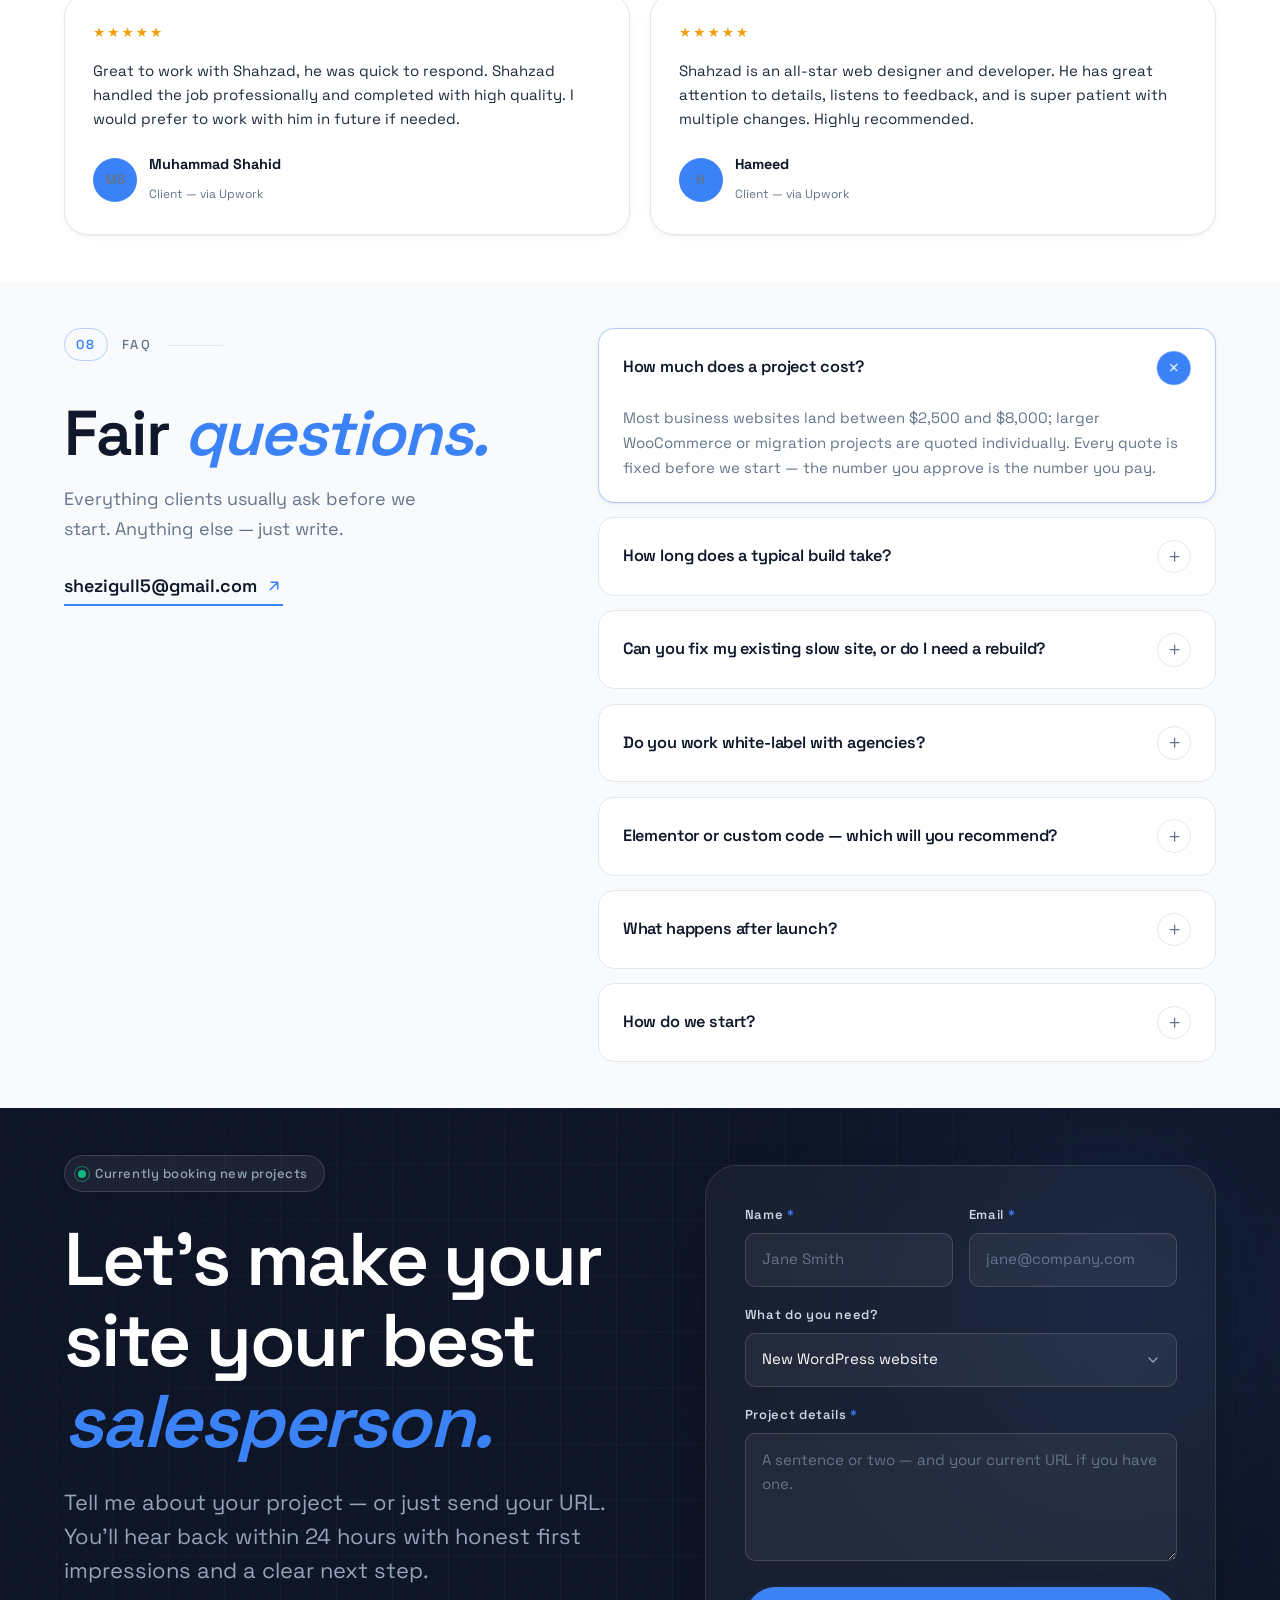
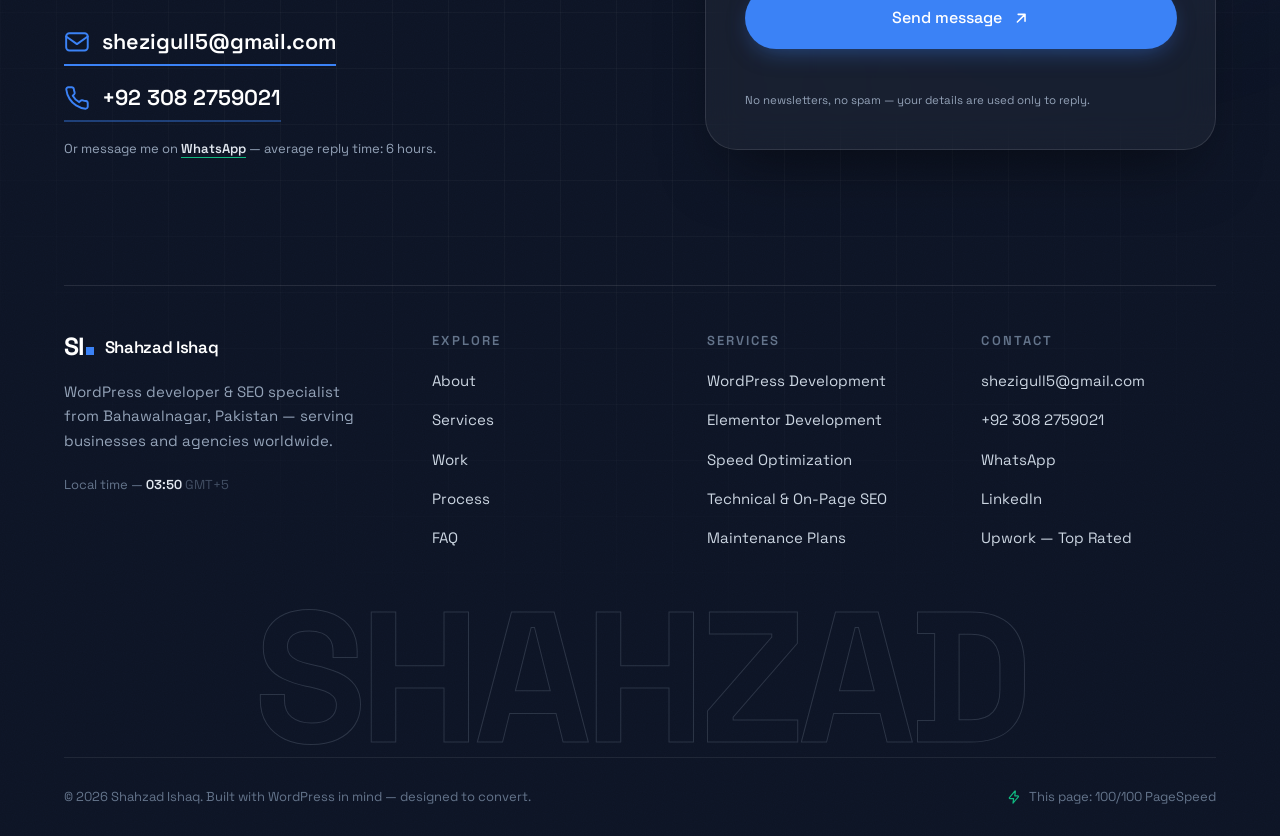
==== commit 908cc303: "Wire contact form to FormSubmit and normalize section spacing to 100px - Contact form now posts to t" ====
--- a/index.html
+++ b/index.html
@@ -973,7 +973,12 @@
           </div>
         </div>
 
-        <form class="cta-form glass-dark reveal" id="contactForm" novalidate>
+        <form class="cta-form glass-dark reveal" id="contactForm" action="https://formsubmit.co/shezigull5@gmail.com" method="POST" novalidate>
+          <!-- no-JS fallback posts directly to FormSubmit; JS uses the AJAX endpoint -->
+          <input type="hidden" name="_subject" value="New project enquiry — portfolio"/>
+          <input type="hidden" name="_template" value="table"/>
+          <input type="hidden" name="_captcha" value="false"/>
+          <input type="text" name="_honey" tabindex="-1" autocomplete="off" aria-hidden="true" style="display:none"/>
           <div class="form-row">
             <div class="form-field">
               <label for="f-name">Name<span aria-hidden="true"> *</span></label>
--- a/css/style.css
+++ b/css/style.css
@@ -29,7 +29,9 @@
   --display-2: clamp(2.1rem, 1.4rem + 3.2vw, 4rem);
   --display-3: clamp(1.5rem, 1.25rem + 1.2vw, 2.25rem);
 
-  --space-section: clamp(5rem, 3.5rem + 7vw, 10rem);
+  /* Half-gap per section side: two adjacent sections meet at exactly
+     2 × this value — 100px on desktop, ~64px tablet, ~48px mobile */
+  --space-section: clamp(1.5rem, 0.9rem + 2.5vw, 3.125rem);
   --container: 78rem;
   --gutter: clamp(1.25rem, 4vw, 3rem);
 
